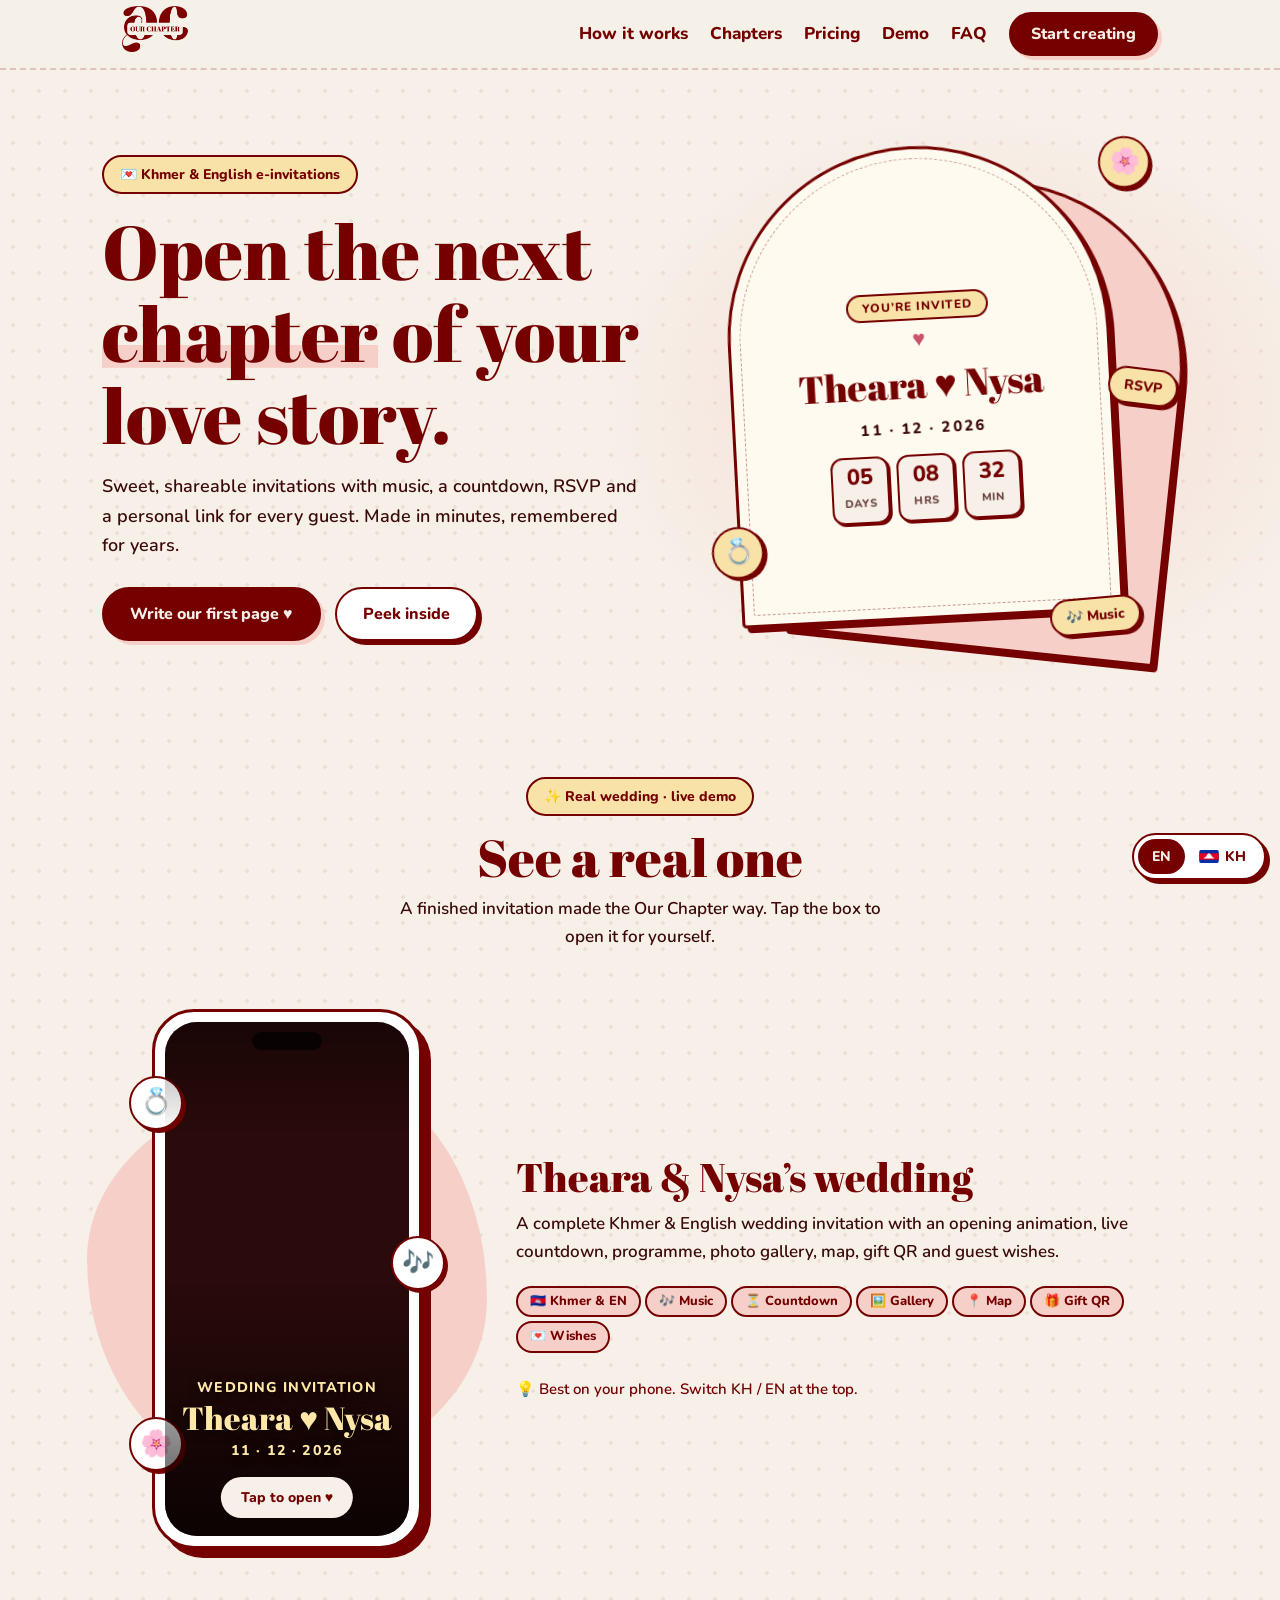
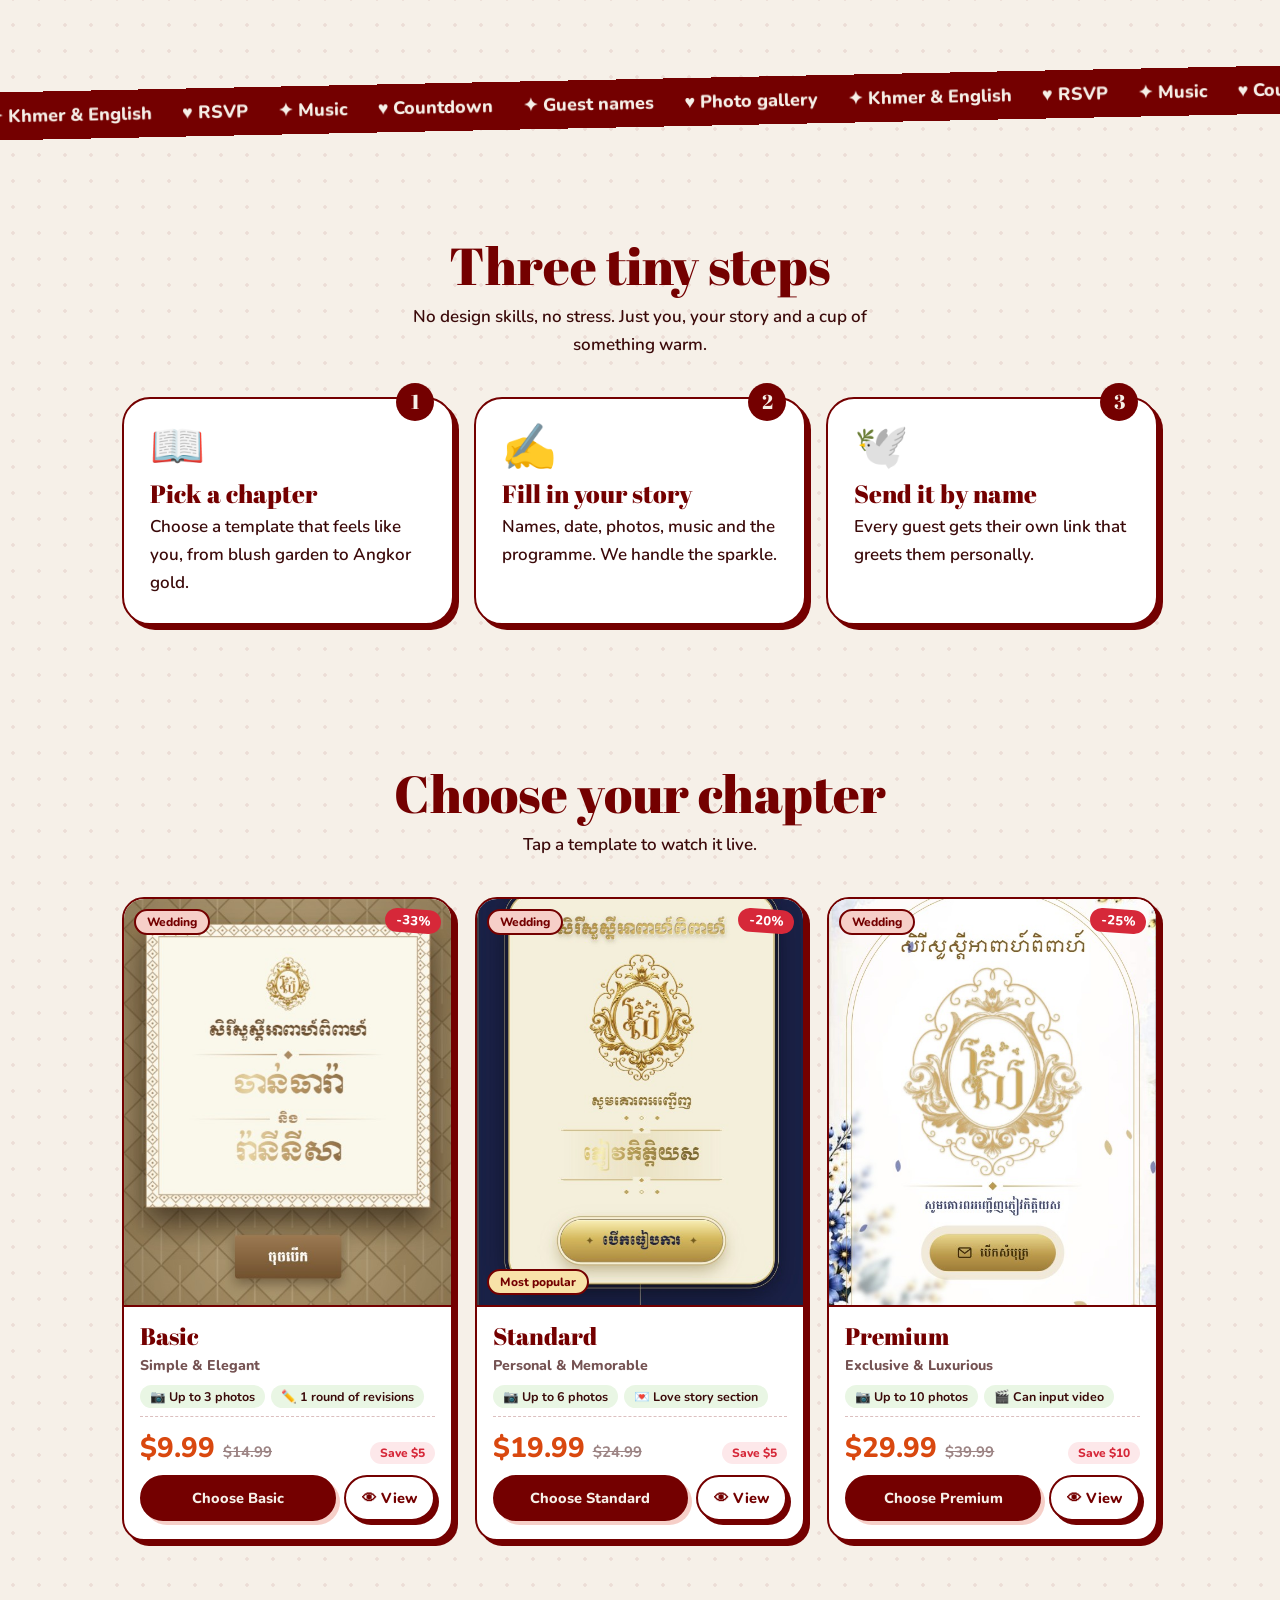
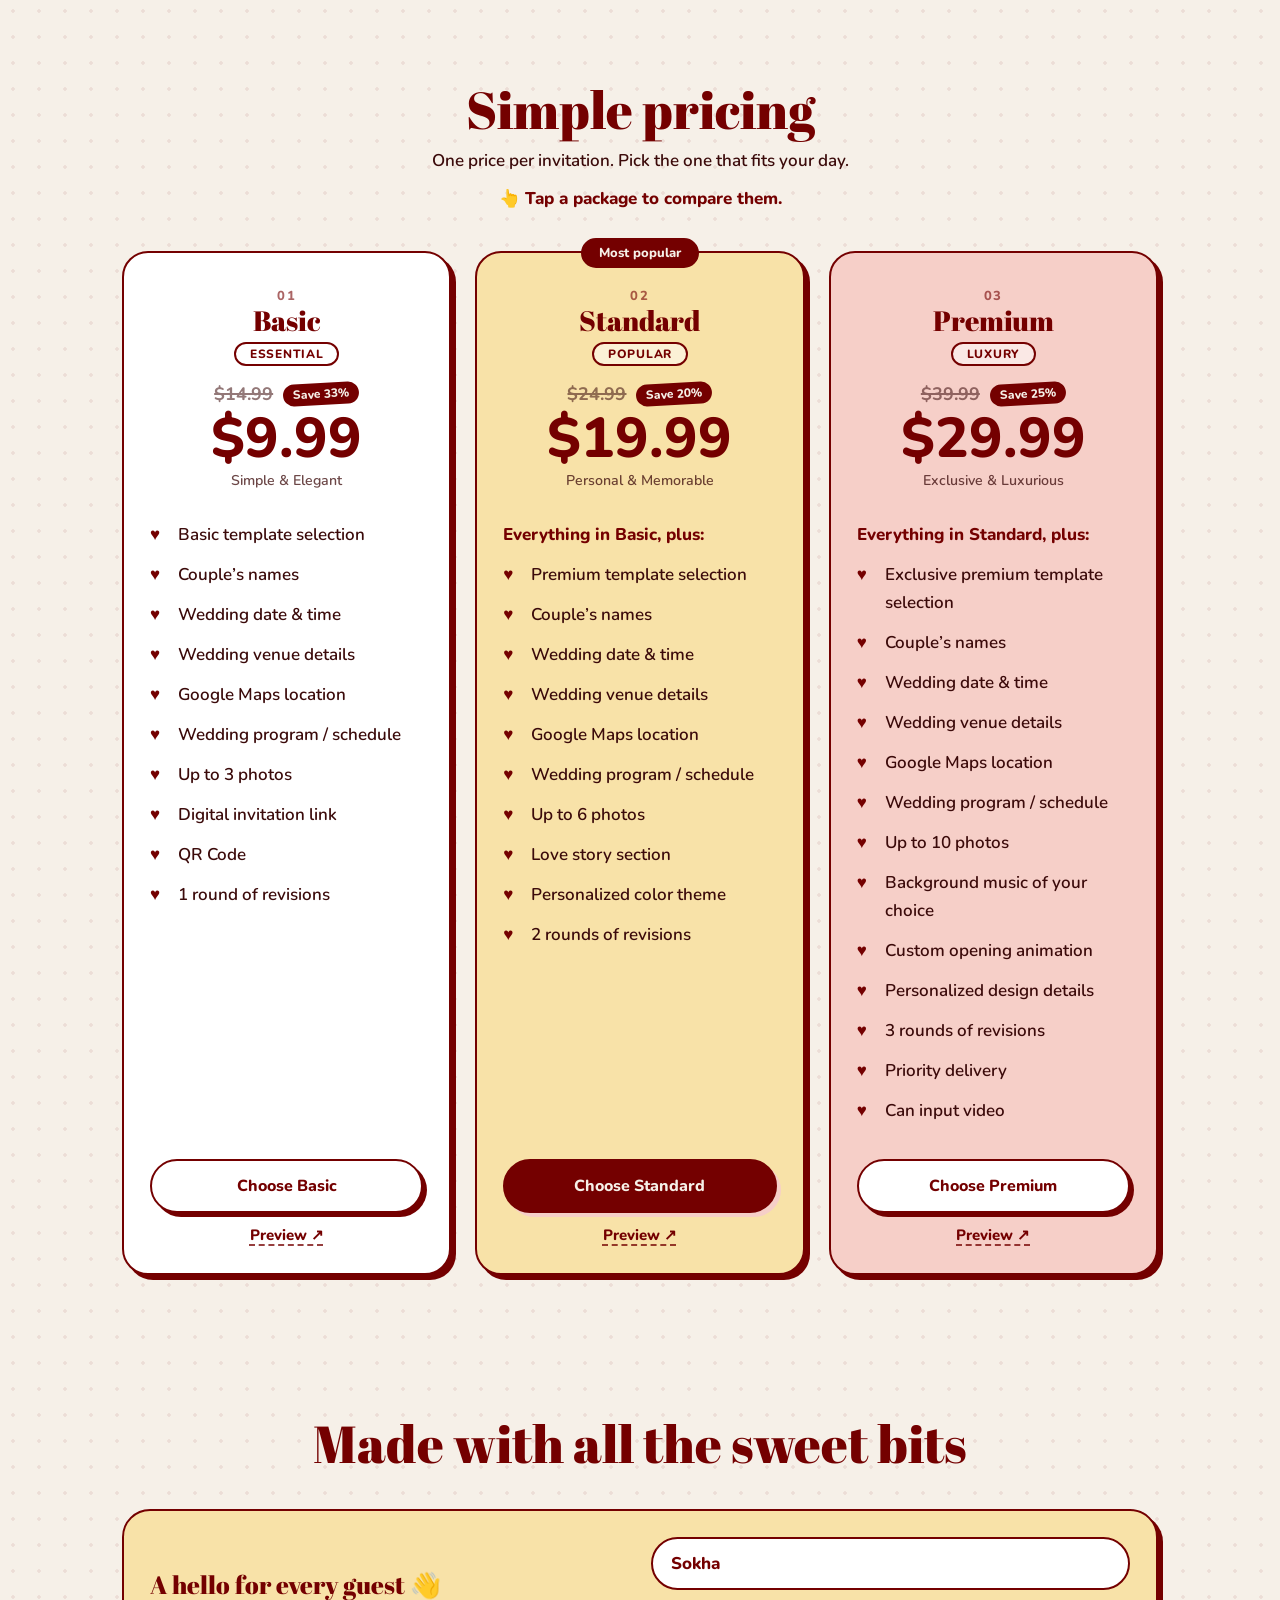
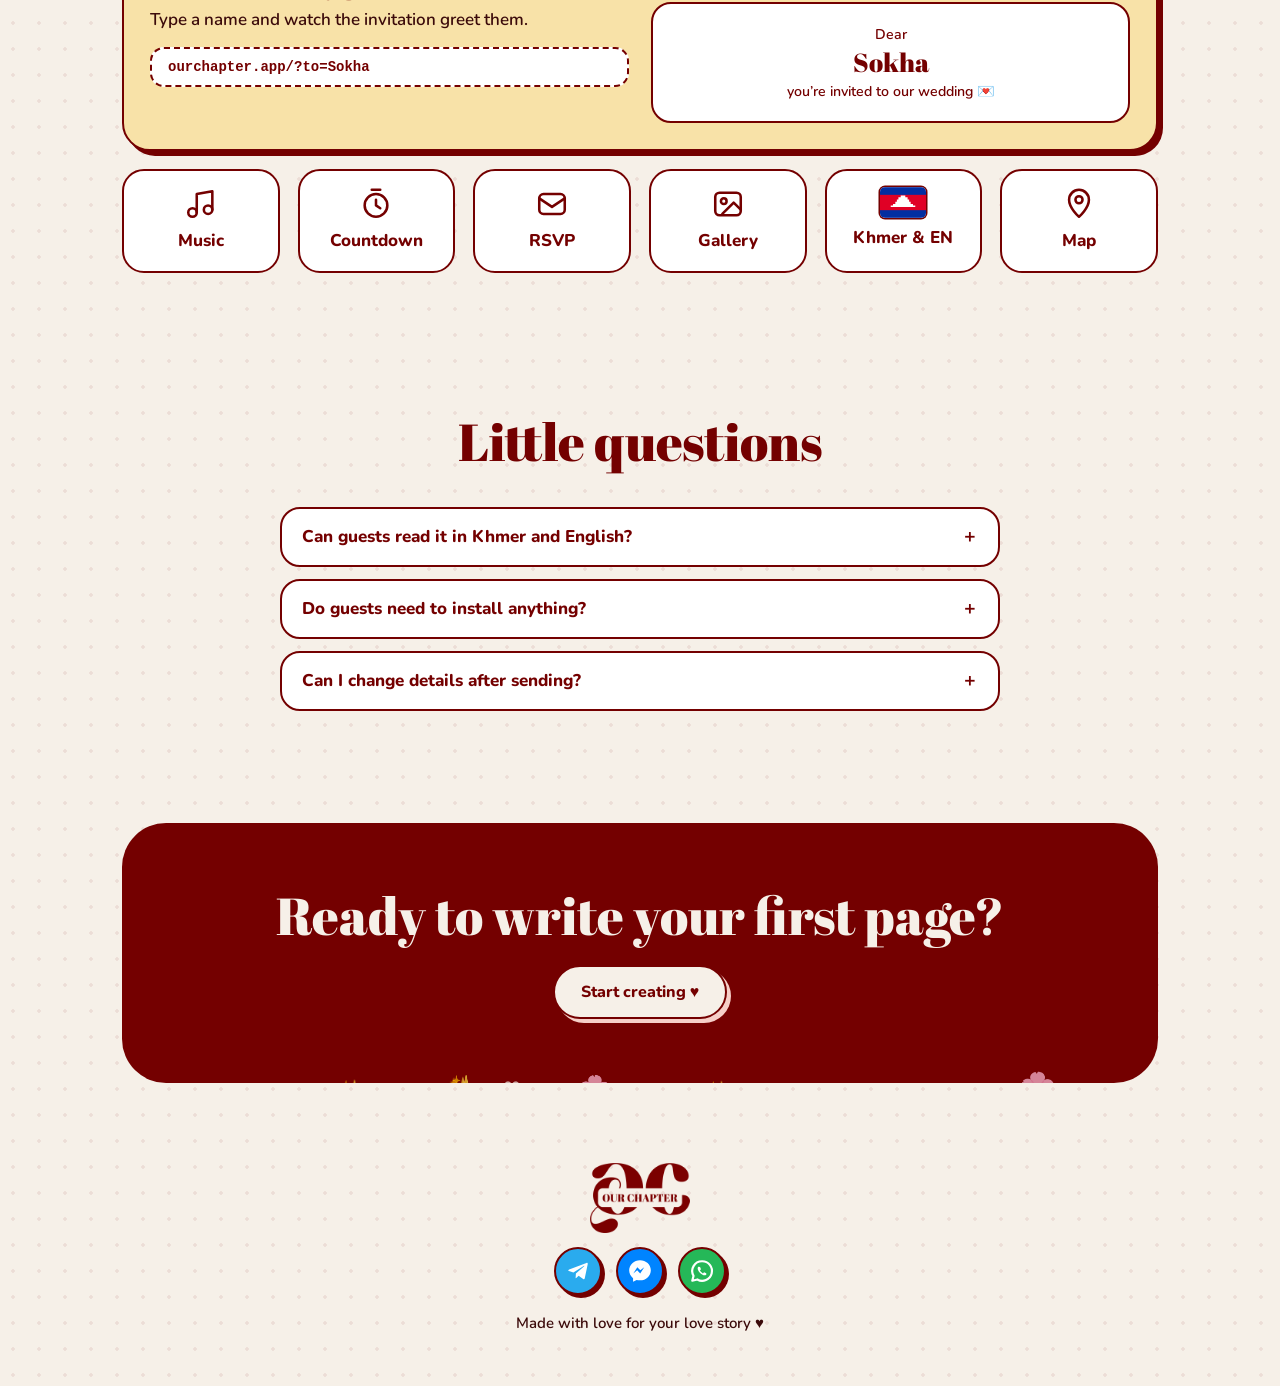
==== index.html @ 27c54abc "Add files via upload" ====
<!doctype html>
<html lang="en"><head><meta name="google-site-verification" content="8ri1l2RrHDqLE5DugDdsar7ux3KKqLOVgFKwZO_JjXc" /><meta charset="utf-8"><meta name="viewport" content="width=device-width, initial-scale=1, viewport-fit=cover">
<title>Our Chapter · Open the next chapter of your love story</title>
<meta name="description" content="Cute Khmer &amp; English wedding invitations with music, countdown, RSVP and a personal link for every guest.">
<meta property="og:type" content="website"><meta property="og:site_name" content="Our Chapter">
<meta property="og:title" content="Our Chapter · Open the next chapter of your love story"><meta property="og:description" content="Cute Khmer &amp; English wedding invitations with music, countdown, RSVP and a personal link for every guest.">

<meta property="og:url" content="https://our-chapter-site.vercel.app/"><meta property="og:image" content="https://our-chapter-site.vercel.app/og-image.png"><meta property="og:image:width" content="1200"><meta property="og:image:height" content="630"><meta property="og:image:type" content="image/png"><meta property="og:image:alt" content="Our Chapter logo: open the next chapter of your love story">
<meta name="twitter:card" content="summary_large_image"><meta name="twitter:title" content="Our Chapter · Open the next chapter of your love story"><meta name="twitter:description" content="Cute Khmer &amp; English wedding invitations with music, countdown, RSVP and a personal link for every guest."><meta name="twitter:image" content="https://our-chapter-site.vercel.app/og-image.png">
<script>document.documentElement.className='js'</script>
<link href="https://fonts.googleapis.com/css2?family=Abril+Fatface&family=Nunito:wght@600;800&family=Battambang:wght@400;700&family=Moul&family=Moulpali&display=swap" rel="stylesheet">
<link rel="stylesheet" href="css/style.css"><link rel="icon" href="favicon.ico" sizes="any"><link rel="icon" type="image/png" sizes="32x32" href="favicon-32.png"><link rel="icon" type="image/png" sizes="192x192" href="icon-192.png"><link rel="apple-touch-icon" href="apple-touch-icon.png"></head><body>

<!-- ============ OPENING SPLASH SCREEN ============ -->
<div id="splash"><div class="spb"></div><div class="spc"><img class="slg" alt="Our Chapter"><h2 class="k">សូមស្វាគមន៍</h2><p class="kk">មកកាន់ជំពូកថ្មីនៃរឿងស្នេហារបស់អ្នក</p><p class="sw2">Welcome to Our Chapter</p><p class="sgst" id="sgst" hidden></p></div><div class="spr"><i></i></div><p class="skp">ចុចអ្វីក៏បានដើម្បីរំលង · Tap anywhere to skip</p></div>

<!-- ============ TOP MENU ============ -->
<nav><div class="wrap"><a class="lg" href="#hero"><img src="images/logo.png" alt="Our Chapter"></a><div><a href="#how">How it works</a><a href="#chapters">Chapters</a><a href="#pricing">Pricing</a><a href="#demo">Demo</a><a href="#faq">FAQ</a><a class="btn" href="#start">Start creating</a></div></div></nav>

<!-- ============ HERO (top of the page) ============ -->
<header id="hero"><div class="wrap"><div>
<span class="pill">💌 Khmer &amp; English e-invitations</span>
<h1><span class="w" style="--i:0">Open</span> <span class="w" style="--i:1">the</span> <span class="w" style="--i:2">next</span> <span class="w hl" style="--i:3">chapter</span> <span class="w" style="--i:4">of</span> <span class="w" style="--i:5">your</span> <span class="w" style="--i:6">love</span> <span class="w" style="--i:7">story.</span></h1>
<p class="sub">Sweet, shareable invitations with music, a countdown, RSVP and a personal link for every guest. Made in minutes, remembered for years.</p>
<div class="cta"><a class="btn" href="#start">Write our first page ♥</a><a class="btn o" href="#demo">Peek inside</a></div></div>
<div class="arches" aria-hidden="true"><div class="inv-back"></div><div class="inv"><span class="yi">You’re invited</span><i class="orn">♥</i><h3 class="nm">Theara ♥ Nysa</h3><p class="dt">11 · 12 · 2026</p><div class="cd"><div><b id="cdD">24</b><small>days</small></div><div><b id="cdH">08</b><small>hrs</small></div><div><b id="cdM">15</b><small>min</small></div></div></div><i class="st s1">💍</i><i class="st s2">🌸</i><span class="chip c1">RSVP</span><span class="chip c2">🎶 Music</span></div>
<script>(function(){function t(){var d=new Date(2026,11,11,9,0)-new Date();if(d<0)d=0;var p=function(n){return String(n).padStart(2,"0")};document.getElementById("cdD").textContent=p(Math.floor(d/864e5));document.getElementById("cdH").textContent=p(Math.floor(d/36e5)%24);document.getElementById("cdM").textContent=p(Math.floor(d/6e4)%60)}t();setInterval(t,3e4)})();</script>
</div></header>

<!-- ============ LIVE DEMO ============ -->
<section id="demo" class="dsec"><div class="wrap"><div class="head rv"><span class="pill">✨ Real wedding · live demo</span><h2 style="margin-top:12px">See a real one</h2><p>A finished invitation made the Our Chapter way. Tap the box to open it for yourself.</p></div>
<div class="demo"><div class="pw rv"><div class="blob"></div><a class="ph3" href="https://theara-nysa1.netlify.app/" target="_blank" rel="noopener" aria-label="Open the live demo"><div class="in"><span class="nt"></span><img src="images/photo-1.jpg" alt="Theara and Nysa"><img src="images/photo-2.jpg" alt=""><img src="images/photo-3.jpg" alt=""><div class="cap"><small>WEDDING INVITATION</small><h3>Theara ♥ Nysa</h3><small>11 · 12 · 2026</small></div><span class="tap">Tap to open ♥</span></div>
<div class="stk" style="top:12%;left:-26px"><i>💍</i></div><div class="stk" style="top:42%;right:-26px"><i style="animation-delay:-1s">🎶</i></div><div class="stk" style="bottom:14%;left:-26px"><i style="animation-delay:-2s">🌸</i></div></a></div>
<div class="dtx rv" style="--i:1"><h3 style="font-size:clamp(28px,5vw,40px);margin-bottom:10px">Theara &amp; Nysa’s wedding</h3><p>A complete Khmer &amp; English wedding invitation with an opening animation, live countdown, programme, photo gallery, map, gift QR and guest wishes.</p>
<div style="margin:16px 0 24px"><span class="tag">🇰🇭 Khmer &amp; EN</span><span class="tag">🎶 Music</span><span class="tag">⏳ Countdown</span><span class="tag">🖼️ Gallery</span><span class="tag">📍 Map</span><span class="tag">🎁 Gift QR</span><span class="tag">💌 Wishes</span></div>
<p class="tip">💡 Best on your phone. Switch KH / EN at the top.</p></div></div></div></section>

<div class="mq" aria-hidden="true"><div id="mq"><span>✦ Khmer &amp; English</span><span>♥ RSVP</span><span>✦ Music</span><span>♥ Countdown</span><span>✦ Guest names</span><span>♥ Photo gallery</span></div></div>

<!-- ============ HOW IT WORKS ============ -->
<section id="how"><div class="wrap"><div class="head rv"><h2>Three tiny steps</h2><p>No design skills, no stress. Just you, your story and a cup of something warm.</p></div>
<div class="grid"><div class="card rv" style="--i:0"><span class="n">1</span><span class="e">📖</span><h3>Pick a chapter</h3><p>Choose a template that feels like you, from blush garden to Angkor gold.</p></div>
<div class="card rv" style="--i:1"><span class="n">2</span><span class="e">✍️</span><h3>Fill in your story</h3><p>Names, date, photos, music and the programme. We handle the sparkle.</p></div>
<div class="card rv" style="--i:2"><span class="n">3</span><span class="e">🕊️</span><h3>Send it by name</h3><p>Every guest gets their own link that greets them personally.</p></div></div></div></section>

<!-- ============ CHOOSE YOUR CHAPTER (templates) ============ -->
<section id="chapters"><div class="wrap"><div class="head rv"><h2>Choose your chapter</h2><p>Tap a template to watch it live.</p></div>
<div class="tgrid"><article class="tp rv" style="--i:0"><a class="tp-img" href="https://basic-wedding-invitation.vercel.app/" target="_blank" rel="noopener" aria-label="Basic demo"><div class="tp-mock m1"><div class="tp-bx"><i class="tp-cr">♥</i><span class="tp-wi">WEDDING INVITATION</span><span class="tp-dv"></span><h4 class="tp-nm">Theara ♥ Nysa</h4></div><span class="tp-open">Tap to open</span></div><img class="tp-shot" src="images/thumb-basic.jpg" alt="" loading="lazy" onerror="this.remove()"><span class="tp-wd">Wedding</span><span class="tp-dc">-33%</span></a><div class="tp-body"><h3>Basic</h3><small>Simple &amp; Elegant</small><div class="tp-chips"><span class="tp-chip">📷 Up to 3 photos</span><span class="tp-chip">✏️ 1 round of revisions</span></div><div class="tp-price"><b>$9.99</b><s>$14.99</s><span class="tp-save">Save $5</span></div><div class="tp-btns"><a class="btn" href="#start" data-plan="Basic $9.99">Choose Basic</a><a class="btn o tp-view" href="https://basic-wedding-invitation.vercel.app/" target="_blank" rel="noopener">👁 View</a></div></div></article><article class="tp rv" style="--i:1"><a class="tp-img" href="https://standard-e-invitation.vercel.app/" target="_blank" rel="noopener" aria-label="Standard demo"><div class="tp-mock m2"><div class="tp-bx"><i class="tp-cr">♥</i><span class="tp-wi">WEDDING INVITATION</span><span class="tp-dv"></span><h4 class="tp-nm">Theara ♥ Nysa</h4></div><span class="tp-open">Tap to open</span></div><img class="tp-shot" src="images/thumb-standard.jpg" alt="" loading="lazy" onerror="this.remove()"><span class="tp-wd">Wedding</span><span class="tp-dc">-20%</span><span class="tp-pop">Most popular</span></a><div class="tp-body"><h3>Standard</h3><small>Personal &amp; Memorable</small><div class="tp-chips"><span class="tp-chip">📷 Up to 6 photos</span><span class="tp-chip">💌 Love story section</span></div><div class="tp-price"><b>$19.99</b><s>$24.99</s><span class="tp-save">Save $5</span></div><div class="tp-btns"><a class="btn" href="#start" data-plan="Standard $19.99">Choose Standard</a><a class="btn o tp-view" href="https://standard-e-invitation.vercel.app/" target="_blank" rel="noopener">👁 View</a></div></div></article><article class="tp rv" style="--i:2"><a class="tp-img" href="https://theara-nysa1.netlify.app/" target="_blank" rel="noopener" aria-label="Premium demo"><div class="tp-mock m3"><div class="tp-bx"><i class="tp-cr">♥</i><span class="tp-wi">WEDDING INVITATION</span><span class="tp-dv"></span><h4 class="tp-nm">Theara ♥ Nysa</h4></div><span class="tp-open">Tap to open</span></div><img class="tp-shot" src="images/thumb-premium.jpg" alt="" loading="lazy" onerror="this.remove()"><span class="tp-wd">Wedding</span><span class="tp-dc">-25%</span></a><div class="tp-body"><h3>Premium</h3><small>Exclusive &amp; Luxurious</small><div class="tp-chips"><span class="tp-chip">📷 Up to 10 photos</span><span class="tp-chip">🎬 Can input video</span></div><div class="tp-price"><b>$29.99</b><s>$39.99</s><span class="tp-save">Save $10</span></div><div class="tp-btns"><a class="btn" href="#start" data-plan="Premium $29.99">Choose Premium</a><a class="btn o tp-view" href="https://theara-nysa1.netlify.app/" target="_blank" rel="noopener">👁 View</a></div></div></article></div></div></section>

<!-- ============ PRICING (edit prices and list items here) ============ -->
<section id="pricing"><div class="wrap"><div class="head rv"><h2>Simple pricing</h2><p>One price per invitation. Pick the one that fits your day.</p><p class="cmp-hint">👆 Tap a package to compare them.</p></div>
<div class="plans">
<div class="plan rv" style="--i:0"><div class="no">01</div><h3>Basic</h3><em class="tg">Essential</em><div class="was"><s>$14.99</s><span class="sv">Save 33%</span></div><div class="pr">$9.99</div><small>Simple &amp; Elegant</small>
<ul><li>Basic template selection</li><li>Couple’s names</li><li>Wedding date &amp; time</li><li>Wedding venue details</li><li>Google Maps location</li><li>Wedding program / schedule</li><li>Up to 3 photos</li><li>Digital invitation link</li><li>QR Code</li><li>1 round of revisions</li></ul>
<a class="btn o" href="#start" data-plan="Basic $9.99">Choose Basic</a><a class="pv" href="https://basic-wedding-invitation.vercel.app/" target="_blank" rel="noopener">Preview ↗</a></div>
<div class="plan ft rv" style="--i:1"><span class="rb">Most popular</span><div class="no">02</div><h3>Standard</h3><em class="tg">Popular</em><div class="was"><s>$24.99</s><span class="sv">Save 20%</span></div><div class="pr">$19.99</div><small>Personal &amp; Memorable</small>
<ul><li class="lead">Everything in Basic, plus:</li><li>Premium template selection</li><li>Couple’s names</li><li>Wedding date &amp; time</li><li>Wedding venue details</li><li>Google Maps location</li><li>Wedding program / schedule</li><li>Up to 6 photos</li><li>Love story section</li><li>Personalized color theme</li><li>2 rounds of revisions</li></ul>
<a class="btn" href="#start" data-plan="Standard $19.99">Choose Standard</a><a class="pv" href="https://standard-e-invitation.vercel.app/" target="_blank" rel="noopener">Preview ↗</a></div>
<div class="plan vip rv" style="--i:2"><div class="no">03</div><h3>Premium</h3><em class="tg">Luxury</em><div class="was"><s>$39.99</s><span class="sv">Save 25%</span></div><div class="pr">$29.99</div><small>Exclusive &amp; Luxurious</small>
<ul><li class="lead">Everything in Standard, plus:</li><li>Exclusive premium template selection</li><li>Couple’s names</li><li>Wedding date &amp; time</li><li>Wedding venue details</li><li>Google Maps location</li><li>Wedding program / schedule</li><li>Up to 10 photos</li><li>Background music of your choice</li><li>Custom opening animation</li><li>Personalized design details</li><li>3 rounds of revisions</li><li>Priority delivery</li><li>Can input video</li></ul>
<a class="btn o" href="#start" data-plan="Premium $29.99">Choose Premium</a><a class="pv" href="https://theara-nysa1.netlify.app/" target="_blank" rel="noopener">Preview ↗</a></div>
</div></div></section>

<section><div class="wrap"><div class="head rv"><h2>Made with all the sweet bits</h2></div>
<div class="bento"><div class="card big rv"><div><h3>A hello for every guest 👋</h3><p style="margin-top:8px">Type a name and watch the invitation greet them.</p><div class="url" id="gu"></div></div><div><input id="gi" value="Sokha" maxlength="30" aria-label="Guest name"><div class="dear" style="margin-top:12px"><small>Dear</small><h4 id="gn"></h4><small>you’re invited to our wedding 💌</small></div></div></div>
<div class="t rv" style="--i:0"><svg viewBox="0 0 24 24" aria-hidden="true"><path d="M9 18V5l11-2v13"/><circle cx="6" cy="18" r="3"/><circle cx="17" cy="16" r="3"/></svg>Music</div><div class="t rv" style="--i:1"><svg viewBox="0 0 24 24" aria-hidden="true"><circle cx="12" cy="13" r="8"/><path d="M12 9v4l3 2M9 2h6"/></svg>Countdown</div><div class="t rv" style="--i:2"><svg viewBox="0 0 24 24" aria-hidden="true"><rect x="3" y="5" width="18" height="14" rx="3"/><path d="M3 8l9 6 9-6"/></svg>RSVP</div><div class="t rv" style="--i:3"><svg viewBox="0 0 24 24" aria-hidden="true"><rect x="3" y="4" width="18" height="16" rx="3"/><circle cx="9" cy="10" r="2"/><path d="M21 16l-5-5-8 8"/></svg>Gallery</div><div class="t rv" style="--i:4"><svg class="fg" viewBox="0 0 30 20" aria-hidden="true"><rect width="30" height="20" fill="#032ea1"/><rect y="5" width="30" height="10" fill="#e00025"/><path fill="#fff" d="M7 13v-1h1.500v-1H10V9.500h1V8h1V6.500h1.500V5.500h3V6.500H18V8h1v1.500h1V11h1.500v1H23v1z"/></svg>Khmer &amp; EN</div><div class="t rv" style="--i:5"><svg viewBox="0 0 24 24" aria-hidden="true"><path d="M12 21s7-6 7-12a7 7 0 0 0-14 0c0 6 7 12 7 12z"/><circle cx="12" cy="9" r="2.500"/></svg>Map</div></div></div></section>

<!-- ============ FAQ ============ -->
<section id="faq"><div class="wrap"><div class="head rv"><h2>Little questions</h2></div>
<details class="rv"><summary>Can guests read it in Khmer and English?</summary><p>Yes. One tap switches the whole invitation between the two.</p></details>
<details class="rv"><summary>Do guests need to install anything?</summary><p>Nope. It opens from a simple link in Telegram, Messenger or any browser.</p></details>
<details class="rv"><summary>Can I change details after sending?</summary><p>Of course. Update once and every link shows the new version.</p></details></div></section>

<div class="wrap" id="start"><div class="band rv"><h2>Ready to write your first page?</h2><a class="btn" href="#hero">Start creating ♥</a></div></div>

<!-- ============ START CREATING POP-UP ============ -->
<div id="md" hidden role="dialog" aria-modal="true" aria-labelledby="mh"><form class="mc" id="mf" autocomplete="off"><button type="button" class="mx" aria-label="Close">✕</button><span class="bx">💌</span><h3 id="mh">Let’s write your first page</h3><p style="text-align:center;font-size:15px;margin-top:4px">Tell us a little, then send it to us in one tap.</p>
<label>Your names *<input name="nm" placeholder="e.g. Theara &amp; Nysa" maxlength="60"></label>
<div class="two"><label>Wedding date *<input type="date" name="dt"></label><label>Language<select name="ln"><option>Khmer &amp; English</option><option>Khmer</option><option>English</option></select></label></div>
<label>Package<select name="pk"><option value="Basic $9.99">Basic · $9.99</option><option value="Standard $19.99" selected>Standard · $19.99</option><option value="Premium $29.99">Premium · $29.99</option></select></label>
<label>Template<select name="tp"><option value="Simple &amp; Elegant">Simple &amp; Elegant</option><option value="Personal &amp; Memorable">Personal &amp; Memorable</option><option value="Exclusive &amp; Luxurious">Exclusive &amp; Luxurious</option></select></label>
<label>Phone or Telegram *<input name="ct" placeholder="So we can reply to you" maxlength="60"></label>
<label>Anything else?<textarea name="nt" rows="2" maxlength="300" placeholder="Music, colours, ideas…"></textarea></label>
<div class="snd"><a id="btg" target="_blank" rel="noopener" style="background:#2aabee"><svg class="ic" viewBox="0 0 24 24" aria-hidden="true"><path fill="#fff" d="M9.78 18.65l.28-4.23 7.68-6.92c.34-.31-.07-.46-.52-.19L7.74 13.3 3.64 12c-.88-.25-.89-.86.2-1.3l15.97-6.16c.73-.33 1.43.18 1.15 1.3l-2.72 12.81c-.19.91-.74 1.13-1.5.71L12.6 16.3l-1.99 1.93c-.23.23-.42.42-.83.42z"/></svg>Send on Telegram</a><a id="bfb" target="_blank" rel="noopener" style="background:#0084ff"><svg class="ic" viewBox="0 0 24 24" aria-hidden="true"><path fill="#fff" d="M12 2C6.5 2 2 6.2 2 11.4c0 2.9 1.4 5.5 3.6 7.2V22l3.3-1.8c.9.2 1.9.4 3.1.4 5.5 0 10-4.2 10-9.4S17.500 2 12 2z"/><path fill="#0084ff" d="M5.800 14.200l3.700-5.700 2.800 2.900 3.600-2.900-3.700 5.700-2.800-2.900z"/></svg>Send on Messenger</a><a id="bwa" target="_blank" rel="noopener" style="background:#25b858"><svg class="ic" viewBox="0 0 24 24" aria-hidden="true"><path d="M12 3a9 9 0 0 0-7.800 13.500L3 21l4.700-1.200A9 9 0 1 0 12 3z" fill="none" stroke="#fff" stroke-width="2" stroke-linejoin="round"/><path fill="#fff" d="M9 8c-.5 0-1 .6-1 1.400 0 2.800 3.400 6.300 6.600 6.600.8 0 1.400-.5 1.400-1l-.1-.9-2-.9-1 1c-1.200-.5-2.300-1.600-2.800-2.800l1-1-.9-2z"/></svg>Send on WhatsApp</a></div>
<p id="mw" hidden>⚠️ Please fill in every box marked * before sending.</p>
<p id="mt" hidden>✅ Message copied! If the chat opens empty, just paste it and press send.</p></form></div>
<div class="lgs" role="group" aria-label="Language"><button data-l="en" class="on" type="button">EN</button><button data-l="kh" type="button"><svg viewBox="0 0 30 20" aria-hidden="true"><rect width="30" height="20" fill="#032ea1"/><rect y="5" width="30" height="10" fill="#e00025"/><path fill="#fff" d="M7 13v-1h1.500v-1H10V9.500h1V8h1V6.500h1.500V5.500h3V6.500H18V8h1v1.500h1V11h1.500v1H23v1z"/></svg>KH</button></div>
<div class="tb">
<a href="#demo"><svg viewBox="0 0 24 24" aria-hidden="true"><circle cx="12" cy="12" r="9"/><path d="M10 8.5l5 3.5-5 3.5z"/></svg>Demo</a>
<a href="#how"><svg viewBox="0 0 24 24" aria-hidden="true"><path d="M9 18h6M10 21h4M12 3a6 6 0 0 0-3.5 10.900c.5.4.8 1 .8 1.600V16h5.400v-.5c0-.6.3-1.200.8-1.600A6 6 0 0 0 12 3z"/></svg>How</a>
<a class="go" href="#start" aria-label="Start creating"><svg viewBox="0 0 24 24" aria-hidden="true"><rect x="3" y="5" width="18" height="14" rx="3"/><path d="M3 8l9 6 9-6"/></svg></a>
<a href="#chapters"><svg viewBox="0 0 24 24" aria-hidden="true"><path d="M5 4h11a3 3 0 0 1 3 3v13H8a3 3 0 0 1-3-3z"/><path d="M5 17a3 3 0 0 1 3-3h11"/></svg>Chapters</a>
<a href="#faq"><svg viewBox="0 0 24 24" aria-hidden="true"><circle cx="12" cy="12" r="9"/><path d="M9.500 9.500a2.500 2.500 0 1 1 3.500 2.300c-.7.400-1 .9-1 1.700M12 17h.01"/></svg>FAQ</a></div>

<!-- ============ FOOTER ============ -->
<footer><img src="images/logo.png" alt="Our Chapter"><div class="soc"><a href="https://t.me/rnynysa" target="_blank" rel="noopener" aria-label="Telegram" style="background:#2aabee"><svg viewBox="0 0 24 24"><path fill="#fff" d="M9.78 18.65l.28-4.23 7.68-6.92c.34-.31-.07-.46-.52-.19L7.74 13.3 3.64 12c-.88-.25-.89-.86.2-1.3l15.97-6.16c.73-.33 1.43.18 1.15 1.3l-2.72 12.81c-.19.91-.74 1.13-1.5.71L12.6 16.3l-1.99 1.93c-.23.23-.42.42-.83.42z"/></svg></a><a href="https://www.messenger.com/t/100033183801374" target="_blank" rel="noopener" aria-label="Messenger" style="background:#0084ff"><svg viewBox="0 0 24 24"><path fill="#fff" d="M12 2C6.5 2 2 6.2 2 11.4c0 2.9 1.4 5.5 3.6 7.2V22l3.3-1.8c.9.2 1.9.4 3.1.4 5.5 0 10-4.2 10-9.4S17.5 2 12 2z"/><path fill="#0084ff" d="M5.8 14.2l3.7-5.7 2.8 2.9 3.6-2.9-3.7 5.7-2.8-2.9z"/></svg></a><a href="https://wa.me/85570562600" target="_blank" rel="noopener" aria-label="WhatsApp" style="background:#25b858"><svg viewBox="0 0 24 24"><path d="M12 3a9 9 0 0 0-7.8 13.5L3 21l4.7-1.2A9 9 0 1 0 12 3z" fill="none" stroke="#fff" stroke-width="2" stroke-linejoin="round"/><path fill="#fff" d="M9 8c-.5 0-1 .6-1 1.4 0 2.8 3.4 6.3 6.6 6.6.8 0 1.4-.5 1.4-1l-.1-.9-2-.9-1 1c-1.2-.5-2.3-1.6-2.8-2.8l1-1-.9-2z"/></svg></a></div><p>Made with love for your love story ♥</p></footer>

<div id="cmp" class="cmp" hidden role="dialog" aria-modal="true"><div class="cmp-top"><button type="button" class="cmp-back">← Back</button><h2>Compare packages</h2></div><div class="cmp-wrap"><p class="cmp-rec">⭐ We recommend Premium for the most beautiful invitation.</p><table class="cmp-t"><thead><tr><th></th><th class="cmp-col"><h3>Basic</h3><b>$9.99</b></th><th class="cmp-col"><h3>Standard</h3><b>$19.99</b></th><th class="cmp-col cmp-hl"><span class="rb2">Recommended</span><h3>Premium</h3><b>$29.99</b></th></tr></thead><tbody><tr><th scope="row">Template</th><td class="cmp-v">Basic</td><td class="cmp-v">Premium</td><td class="cmp-hl cmp-v">Exclusive</td></tr><tr><th scope="row">Photos</th><td class="cmp-v">3</td><td class="cmp-v">6</td><td class="cmp-hl cmp-v">10</td></tr><tr><th scope="row">Couple’s names</th><td class="cmp-y">✓</td><td class="cmp-y">✓</td><td class="cmp-hl cmp-y">✓</td></tr><tr><th scope="row">Wedding date &amp; time</th><td class="cmp-y">✓</td><td class="cmp-y">✓</td><td class="cmp-hl cmp-y">✓</td></tr><tr><th scope="row">Wedding venue details</th><td class="cmp-y">✓</td><td class="cmp-y">✓</td><td class="cmp-hl cmp-y">✓</td></tr><tr><th scope="row">Google Maps location</th><td class="cmp-y">✓</td><td class="cmp-y">✓</td><td class="cmp-hl cmp-y">✓</td></tr><tr><th scope="row">Wedding program / schedule</th><td class="cmp-y">✓</td><td class="cmp-y">✓</td><td class="cmp-hl cmp-y">✓</td></tr><tr><th scope="row">Digital invitation link</th><td class="cmp-y">✓</td><td class="cmp-y">✓</td><td class="cmp-hl cmp-y">✓</td></tr><tr><th scope="row">QR Code</th><td class="cmp-y">✓</td><td class="cmp-y">✓</td><td class="cmp-hl cmp-y">✓</td></tr><tr><th scope="row">Love story section</th><td class="cmp-n">–</td><td class="cmp-y">✓</td><td class="cmp-hl cmp-y">✓</td></tr><tr><th scope="row">Personalized color theme</th><td class="cmp-n">–</td><td class="cmp-y">✓</td><td class="cmp-hl cmp-y">✓</td></tr><tr><th scope="row">Background music of your choice</th><td class="cmp-n">–</td><td class="cmp-n">–</td><td class="cmp-hl cmp-y">✓</td></tr><tr><th scope="row">Custom opening animation</th><td class="cmp-n">–</td><td class="cmp-n">–</td><td class="cmp-hl cmp-y">✓</td></tr><tr><th scope="row">Personalized design details</th><td class="cmp-n">–</td><td class="cmp-n">–</td><td class="cmp-hl cmp-y">✓</td></tr><tr><th scope="row">Can input video</th><td class="cmp-n">–</td><td class="cmp-n">–</td><td class="cmp-hl cmp-y">✓</td></tr><tr><th scope="row">Priority delivery</th><td class="cmp-n">–</td><td class="cmp-n">–</td><td class="cmp-hl cmp-y">✓</td></tr><tr><th scope="row">Revisions</th><td class="cmp-v">1</td><td class="cmp-v">2</td><td class="cmp-hl cmp-v">3</td></tr></tbody><tfoot><tr><th></th><td class=""><a class="btn o" href="#start" data-plan="Basic $9.99">Choose Basic</a></td><td class=""><a class="btn o" href="#start" data-plan="Standard $19.99">Choose Standard</a></td><td class="cmp-hl"><a class="btn" href="#start" data-plan="Premium $29.99">Choose Premium</a></td></tr></tfoot></table></div></div>
<script src="js/translations.js"></script>
<script src="js/config.js"></script>
<script src="js/script.js"></script><div class="pvm" id="pvm" hidden role="dialog" aria-modal="true"><div class="pvbox"><div class="pvtabs"><button type="button" data-u="https://basic-wedding-invitation.vercel.app/">Basic</button><button type="button" data-u="https://standard-e-invitation.vercel.app/">Standard</button><button type="button" data-u="https://theara-nysa1.netlify.app/">Premium</button><button type="button" class="pvx" data-x aria-label="Close">✕</button></div><div class="pvphone"><iframe title="Preview" loading="lazy" allow="autoplay"></iframe></div><a class="pvo" target="_blank" rel="noopener">Open in new tab ↗</a></div></div>
<script>(function(){var m=document.getElementById("pvm"),f=m.querySelector("iframe"),o=m.querySelector(".pvo"),b=m.querySelectorAll("[data-u]");function show(u){f.src=u;o.href=u;b.forEach(function(t){t.classList.toggle("on",t.dataset.u===u)})}function close(){m.hidden=true;f.src="about:blank";document.body.style.overflow=""}document.addEventListener("click",function(e){var a=e.target.closest("a.tpl,a.pv,a.ph3");if(a&&!e.metaKey&&!e.ctrlKey){e.preventDefault();show(a.href);m.hidden=false;document.body.style.overflow="hidden";return}var t=e.target.closest("[data-u]");if(t){show(t.dataset.u);return}if(e.target===m||e.target.closest("[data-x]"))close()});document.addEventListener("keydown",function(e){if(e.key==="Escape"&&!m.hidden)close()})})();</script>
<script>(function(){var c=document.getElementById("cmp");function show(){c.hidden=false;c.scrollTop=0;document.body.style.overflow="hidden";document.body.classList.add("cmp-open")}function shut(){c.hidden=true;document.body.style.overflow="";document.body.classList.remove("cmp-open")}function sync(){if(location.hash=="#compare")show();else if(!c.hidden)shut()}
document.querySelectorAll(".plan").forEach(function(p){p.tabIndex=0;p.addEventListener("click",function(e){if(e.target.closest("a"))return;location.hash="compare"});p.addEventListener("keydown",function(e){if(e.key=="Enter"&&e.target===p)location.hash="compare"})});
c.querySelector(".cmp-back").onclick=function(){if(location.hash=="#compare")history.back();else shut()};
c.querySelectorAll("[data-plan]").forEach(function(a){a.addEventListener("click",function(){c.hidden=true;document.body.classList.remove("cmp-open");if(location.hash=="#compare")history.replaceState(null,"",location.pathname+location.search)})});
addEventListener("hashchange",sync);addEventListener("keydown",function(e){if(e.key=="Escape"&&!c.hidden&&document.getElementById("md").hidden)history.back()});sync()})();</script>
<script>(function(){var f=document.getElementById("mf"),tp=f.tp,pk=f.pk;function ping(){pk.dispatchEvent(new Event("input",{bubbles:true}))}
tp.addEventListener("change",function(){pk.selectedIndex=tp.selectedIndex;ping()});
pk.addEventListener("change",function(){tp.selectedIndex=pk.selectedIndex;ping()});
document.addEventListener("click",function(e){if(e.target.closest("[data-plan]"))setTimeout(function(){tp.selectedIndex=pk.selectedIndex;ping()},0)});
tp.selectedIndex=pk.selectedIndex})();</script>
</body></html>
---- css/style.css ----
/* Our Chapter · main stylesheet
   Colours live in the :root block right at the top (the --m, --c ... variables). */
:root {
  --m: #740000;
  --c: #f6f0e8;
  --bl: #f6cfc8;
  --bt: #f8e2a8;
  --sg: #d3e2c6;
  --ink: #3b0a0a;
  --sh: 5px 5px 0 var(--m);
  color-scheme: light
}

* {
  box-sizing: border-box
}

html {
  scroll-behavior: smooth
}

body {
  margin: 0;
  color: var(--ink);
  font: 600 17px/1.65 'Nunito',sans-serif;
  overflow-x: hidden;
  background: var(--c) radial-gradient(#74000014 1.5px,#0000 2px) 0 0/26px 26px
}

h1, h2, h3, h4 {
  font-family: 'Abril Fatface',serif;
  font-weight: 400;
  color: var(--m);
  margin: 0;
  line-height: 1.08
}

h2 {
  font-size: clamp(32px,6vw,52px)
}

p {
  margin: 0
}

.wrap {
  max-width: 1080px;
  margin: 0 auto;
  padding: 0 22px
}

.btn {
  display: inline-block;
  padding: 14px 26px;
  border: 2.5px solid var(--m);
  border-radius: 99px;
  background: var(--m);
  color: var(--c);
  font: 800 16px 'Nunito',sans-serif;
  text-decoration: none;
  box-shadow: 4px 4px 0 var(--bl);
  transition: .2s;
  cursor: pointer
}

.btn:hover {
  transform: translate(-2px,-2px) rotate(-1.5deg);
  box-shadow: 7px 7px 0 var(--bl)
}

.btn:active {
  transform: scale(.94)
}

.btn.o {
  background: #fff;
  color: var(--m);
  box-shadow: 4px 4px 0 var(--m)
}

nav {
  position: sticky;
  top: 0;
  z-index: 20;
  backdrop-filter: blur(10px);
  background: #f6f0e8cc;
  border-bottom: 2px dashed #74000030
}

nav .wrap {
  display: flex;
  align-items: center;
  justify-content: space-between;
  height: 68px
}

nav img {
  height: 46px;
  mix-blend-mode: multiply;
  transition: .4s
}

nav img:hover {
  transform: rotate(-8deg) scale(1.1)
}

nav a:not(.btn) {
  color: var(--m);
  text-decoration: none;
  font-weight: 800;
  margin-right: 22px
}

nav a.lg {
  margin-right: 0;
  display: block
}

nav .btn {
  padding: 9px 20px;
  animation: wig 3s ease-in-out infinite
}

@media(max-width:700px) {
  nav a:not(.btn):not(.lg) {
    display: none
  }
}

@keyframes wig {
  0%, 86%, 100% {
    transform: none
  }
  90% {
    transform: rotate(-5deg) scale(1.06)
  }
  94% {
    transform: rotate(5deg) scale(1.06)
  }
}

/* hero */
#hero {
  position: relative;
  padding: 54px 0 30px
}

#hero .wrap {
  display: grid;
  gap: 30px;
  align-items: center
}

/* hero is a single centred column (the phone lives in the demo section) */
#hero .wrap {
  text-align: center
}

#hero h1 {
  max-width: 11em;
  margin-left: auto;
  margin-right: auto
}

#hero .sub {
  margin-left: auto;
  margin-right: auto
}

#hero .cta {
  justify-content: center
}

.pill {
  display: inline-block;
  padding: 6px 16px;
  border-radius: 99px;
  background: var(--bt);
  border: 2px solid var(--m);
  color: var(--m);
  font-weight: 800;
  font-size: 14px;
  animation: wp .6s both
}

h1 {
  font-size: clamp(42px,9vw,76px);
  margin: 16px 0
}

.w {
  display: inline-block;
  animation: wp .7s cubic-bezier(.3,1.6,.5,1) both;
  animation-delay: calc(var(--i)*90ms + 200ms)
}

@keyframes wp {
  from {
    opacity: 0;
    transform: translateY(30px) rotate(6deg) scale(.8)
  }
}

.hl {
  background: linear-gradient(var(--bl),var(--bl)) 0 90%/0 .3em no-repeat;
  animation: hl 1s 1s forwards
}

@keyframes hl {
  to {
    background-size: 100% .3em
  }
}

.sub {
  max-width: 30em;
  font-size: 18px;
  animation: wp .7s .9s both
}

.cta {
  display: flex;
  gap: 14px;
  flex-wrap: wrap;
  margin-top: 26px;
  animation: wp .7s 1.1s both
}

.stage {
  position: relative;
  min-height: 540px;
  display: grid;
  place-items: center
}

.blob {
  position: absolute;
  width: min(86vw,400px);
  aspect-ratio: 1;
  background: var(--bl);
  border-radius: 62% 38% 55% 45%/45% 55% 45% 55%;
  animation: mor 9s ease-in-out infinite
}

@keyframes mor {
  50% {
    border-radius: 40% 60% 42% 58%/58% 42% 60% 40%;
    transform: rotate(14deg)
  }
}

.phone {
  position: relative;
  width: 250px;
  height: 500px;
  padding: 10px;
  border: 3px solid var(--m);
  border-radius: 40px;
  background: #fff;
  box-shadow: 8px 8px 0 var(--m);
  animation: fl2 5s ease-in-out infinite
}

@keyframes fl2 {
  50% {
    transform: translateY(-10px) rotate(1deg)
  }
}

.scr {
  height: 100%;
  border-radius: 30px;
  background: linear-gradient(#fff3ef,#ffe1db);
  text-align: center;
  padding: 22px 14px;
  overflow: hidden
}

.scr .pt {
  color: var(--m);
  font-weight: 800;
  font-size: 14px
}

.env {
  position: relative;
  width: 190px;
  height: 124px;
  margin: 96px auto 0;
  perspective: 600px
}

.env>* {
  position: absolute;
  display: block
}

.eb {
  inset: 0;
  background: #e9b4ab;
  border-radius: 8px
}

.lt {
  left: 9%;
  right: 9%;
  top: 8px;
  bottom: 8px;
  background: #fffaf2;
  border-radius: 6px;
  border: 1.5px solid #d9a441;
  padding: 9px 4px;
  color: var(--m);
  line-height: 1.35;
  animation: lt 9s infinite;
  z-index: 2
}

.lt h4 {
  font-size: 19px;
  margin: 2px 0
}

.lt small {
  font-size: 11px;
  display: block
}

.ef {
  inset: 0;
  z-index: 3;
  border-radius: 8px;
  background: #f6cfc8;
  clip-path: polygon(0 0,50% 56%,100% 0,100% 100%,0 100%)
}

.fp {
  left: 0;
  right: 0;
  top: 0;
  height: 58%;
  z-index: 4;
  background: linear-gradient(#9a1c1c,#740000);
  clip-path: polygon(0 0,100% 0,50% 100%);
  transform-origin: 50% 0;
  animation: fp 9s infinite
}

.sl {
  left: 50%;
  top: 46%;
  width: 28px;
  height: 28px;
  margin: -14px 0 0 -14px;
  z-index: 5;
  border-radius: 50%;
  background: var(--bt);
  border: 2px solid var(--m);
  color: var(--m);
  font-size: 14px;
  line-height: 23px;
  animation: sl 9s infinite
}

@keyframes fp {
  0%, 12% {
    transform: rotateX(0);
    z-index: 4
  }
  22% {
    z-index: 4
  }
  23% {
    z-index: 1
  }
  30%, 88% {
    transform: rotateX(180deg);
    z-index: 1
  }
  100% {
    transform: rotateX(0);
    z-index: 4
  }
}

@keyframes lt {
  0%, 24% {
    transform: none
  }
  42%, 88% {
    transform: translateY(-74px)
  }
  100% {
    transform: none
  }
}

@keyframes sl {
  0%, 10% {
    opacity: 1;
    transform: none
  }
  16%, 92% {
    opacity: 0;
    transform: scale(1.8)
  }
  100% {
    opacity: 1
  }
}

.pills {
  display: flex;
  justify-content: center;
  gap: 8px;
  margin-top: 26px
}

.pills span {
  width: 50px;
  padding: 6px 0;
  border-radius: 14px;
  background: #fff;
  border: 2px solid var(--m);
  font: 800 17px/1.1 'Nunito';
  color: var(--m);
  animation: pu 2s ease-in-out infinite
}

.pills span:nth-child(2) {
  animation-delay: .3s
}

.pills span:nth-child(3) {
  animation-delay: .6s
}

.pills small {
  display: block;
  font-size: 10px
}

@keyframes pu {
  50% {
    transform: translateY(-4px)
  }
}

.stk {
  position: absolute;
  transition: transform .25s ease-out
}

.stk i {
  display: grid;
  place-items: center;
  width: 54px;
  height: 54px;
  font-size: 26px;
  font-style: normal;
  background: #fff;
  border: 2.5px solid var(--m);
  border-radius: 50%;
  box-shadow: 3px 3px 0 var(--m);
  animation: bob 3.4s ease-in-out infinite
}

@keyframes bob {
  50% {
    transform: translateY(-12px) rotate(8deg)
  }
}

/* marquee */
.mq {
  overflow: hidden;
  background: var(--m);
  color: var(--c);
  transform: rotate(-1.2deg);
  margin: 40px -12px;
  padding: 12px 0
}

.mq div {
  display: flex;
  gap: 30px;
  width: max-content;
  animation: mq 24s linear infinite;
  font: 800 18px 'Nunito'
}

@keyframes mq {
  to {
    transform: translateX(-50%)
  }
}

section {
  padding: 70px 0
}

.head {
  text-align: center;
  margin-bottom: 38px
}

.head p {
  margin-top: 10px;
  max-width: 30em;
  margin-inline: auto
}

.grid {
  display: grid;
  gap: 20px;
  grid-template-columns: repeat(auto-fit,minmax(240px,1fr))
}

.card {
  position: relative;
  background: #fff;
  border: 2.5px solid var(--m);
  border-radius: 28px;
  box-shadow: var(--sh);
  padding: 26px;
  transition: .25s
}

.card:hover {
  transform: translate(-3px,-3px) rotate(-1deg);
  box-shadow: 9px 9px 0 var(--m)
}

.card .e {
  font-size: 44px;
  line-height: 1;
  display: inline-block
}

.card:hover .e {
  animation: bob .7s
}

.card h3 {
  font-size: 25px;
  margin: 10px 0 6px
}

.n {
  position: absolute;
  top: -16px;
  right: 18px;
  width: 38px;
  height: 38px;
  border-radius: 50%;
  background: var(--m);
  color: var(--c);
  font: 400 20px/38px 'Abril Fatface';
  text-align: center
}

.tpls {
  display: grid;
  gap: 20px;
  grid-template-columns: repeat(auto-fit,minmax(200px,1fr))
}

.tpl {
  height: 300px;
  border: 2.5px solid var(--m);
  border-radius: 999px 999px 26px 26px;
  box-shadow: var(--sh);
  display: flex;
  flex-direction: column;
  align-items: center;
  justify-content: flex-end;
  padding: 22px;
  text-align: center;
  position: relative;
  overflow: hidden;
  transition: .3s
}

.tpl:hover {
  transform: translateY(-8px) rotate(-1.5deg)
}

.tpl b {
  position: absolute;
  top: 56px;
  font-size: 64px;
  animation: bob 3.6s ease-in-out infinite
}

.tpl h3 {
  font-size: 23px
}

.tpl small {
  font-weight: 800;
  opacity: .8
}

.tpl::after {
  content: "";
  position: absolute;
  inset: 0;
  background: linear-gradient(110deg,#0000 30%,#fff9 50%,#0000 70%) -150%/250%;
  animation: sh 4s infinite
}

@keyframes sh {
  to {
    background-position: 150%
  }
}

.bento {
  display: grid;
  gap: 18px;
  grid-template-columns: repeat(auto-fit,minmax(150px,1fr))
}

.bento .big {
  grid-column: 1/-1;
  display: grid;
  gap: 22px;
  background: var(--bt)
}

@media(min-width:760px) {
  .bento .big {
    grid-template-columns: 1fr 1fr;
    align-items: center
  }
}

.bento .t {
  background: #fff;
  border: 2.5px solid var(--m);
  border-radius: 22px;
  padding: 16px;
  text-align: center;
  font-weight: 800;
  color: var(--m);
  transition: .2s
}

.bento .t:hover {
  transform: rotate(-3deg) scale(1.06);
  background: var(--bl)
}

.bento .t i {
  display: block;
  font-size: 30px;
  font-style: normal
}

#gi {
  width: 100%;
  padding: 13px 18px;
  border: 2.5px solid var(--m);
  border-radius: 99px;
  font: 800 17px 'Nunito';
  color: var(--m);
  background: #fff
}

#gi:focus {
  outline: 3px solid var(--bl)
}

.url {
  margin: 12px 0;
  padding: 10px 16px;
  border-radius: 14px;
  background: #fff;
  border: 2px dashed var(--m);
  font: 800 14px ui-monospace,monospace;
  color: var(--m);
  word-break: break-all
}

.dear {
  padding: 16px;
  border-radius: 20px;
  background: #fff;
  border: 2.5px solid var(--m);
  text-align: center;
  color: var(--m)
}

.dear h4 {
  font-size: 26px
}

details {
  background: #fff;
  border: 2.5px solid var(--m);
  border-radius: 20px;
  padding: 14px 20px;
  margin-bottom: 12px;
  max-width: 720px;
  margin-inline: auto;
  transition: .2s
}

details:hover {
  box-shadow: var(--sh)
}

summary {
  cursor: pointer;
  font-weight: 800;
  color: var(--m);
  list-style: none
}

summary::after {
  content: "＋";
  float: right;
  transition: .3s
}

details[open] summary::after {
  content: "♥"
}

details p {
  margin-top: 8px
}

.band {
  position: relative;
  overflow: hidden;
  background: var(--m);
  color: var(--c);
  border-radius: 44px;
  padding: 64px 24px;
  text-align: center;
  margin: 30px 0 70px
}

.band h2 {
  color: var(--c);
  margin-bottom: 22px
}

.band .btn {
  background: var(--c);
  color: var(--m);
  box-shadow: 4px 4px 0 var(--bl)
}

.rh {
  position: absolute;
  bottom: -30px;
  font-style: normal;
  opacity: .7;
  animation: rise linear infinite
}

@keyframes rise {
  to {
    transform: translateY(-420px) rotate(30deg);
    opacity: 0
  }
}

footer {
  text-align: center;
  padding: 10px 0 50px;
  font-size: 15px
}

footer img {
  height: 70px;
  mix-blend-mode: multiply
}

.dsec {
  padding-top: 36px
}

.demo {
  display: grid;
  gap: 36px;
  align-items: center;
  justify-items: center
}

@media(min-width:820px) {
  .demo {
    grid-template-columns: auto 1fr;
    gap: 64px
  }
  .dtx {
    justify-self: start
  }
}

.pw {
  position: relative;
  display: grid;
  place-items: center;
  padding: 20px 30px
}

.ph3 {
  position: relative;
  width: min(74vw,270px);
  height: 540px;
  padding: 10px;
  border: 3px solid var(--m);
  border-radius: 42px;
  background: #fff;
  box-shadow: 9px 9px 0 var(--m);
  animation: fl2 5s ease-in-out infinite
}

.ph3 .in {
  position: relative;
  height: 100%;
  border-radius: 32px;
  overflow: hidden;
  background: #2a0a0a
}

.ph3 .in::after {
  content: "";
  position: absolute;
  inset: 0;
  z-index: 1;
  background: linear-gradient(#0006,#0000 22%,#0000 50%,#000b)
}

.ph3 img {
  position: absolute;
  inset: 0;
  width: 100%;
  height: 100%;
  object-fit: cover;
  opacity: 0;
  animation: cyc 9s infinite
}

.ph3 img:nth-child(2) {
  animation-delay: 3s
}

.ph3 img:nth-child(3) {
  animation-delay: 6s
}

@keyframes cyc {
  0% {
    opacity: 0;
    transform: scale(1.02)
  }
  6% {
    opacity: 1
  }
  33% {
    opacity: 1
  }
  40% {
    opacity: 0;
    transform: scale(1.16)
  }
  100% {
    opacity: 0;
    transform: scale(1.16)
  }
}

.nt {
  position: absolute;
  z-index: 3;
  top: 10px;
  left: 50%;
  width: 70px;
  height: 18px;
  margin-left: -35px;
  border-radius: 99px;
  background: #000a
}

.cap {
  position: absolute;
  z-index: 3;
  left: 0;
  right: 0;
  bottom: 72px;
  text-align: center;
  color: #ffe7a8;
  text-shadow: 0 2px 10px #000a
}

.cap h3 {
  color: #ffe7a8;
  font-size: 32px
}

.cap small {
  font-weight: 800;
  letter-spacing: .08em
}

.tap {
  position: absolute;
  z-index: 3;
  left: 50%;
  bottom: 18px;
  transform: translateX(-50%);
  padding: 9px 20px;
  border-radius: 99px;
  background: var(--c);
  color: var(--m);
  font-weight: 800;
  font-size: 14px;
  white-space: nowrap;
  animation: tp 1.6s ease-in-out infinite
}

@keyframes tp {
  50% {
    transform: translateX(-50%) scale(1.1)
  }
}

.tag {
  display: inline-block;
  margin: 4px 4px 0 0;
  padding: 3px 12px;
  border-radius: 99px;
  background: var(--bl);
  border: 2px solid var(--m);
  font-size: 13px;
  font-weight: 800;
  color: var(--m)
}

.btn.pulse {
  animation: ring 2s infinite
}

@keyframes ring {
  0% {
    box-shadow: 4px 4px 0 var(--bl),0 0 0 0 #740000aa
  }
  70%, 100% {
    box-shadow: 4px 4px 0 var(--bl),0 0 0 20px #7400
  }
}

.tip {
  margin-top: 16px;
  font-size: 15px;
  color: var(--m)
}

#md {
  position: fixed;
  inset: 0;
  z-index: 60;
  display: grid;
  place-items: center;
  padding: 16px;
  background: #74000055;
  backdrop-filter: blur(6px);
  opacity: 0;
  transition: opacity .25s
}

#md[hidden] {
  display: none
}

#md.on {
  opacity: 1
}

.mc {
  position: relative;
  width: 100%;
  max-width: 460px;
  max-height: 92svh;
  overflow: auto;
  background: var(--c);
  border: 2.5px solid var(--m);
  border-radius: 30px;
  box-shadow: 8px 8px 0 var(--m);
  padding: 26px 22px 22px;
  transform: translateY(30px) scale(.9) rotate(-2deg);
  transition: transform .45s cubic-bezier(.3,1.6,.5,1)
}

#md.on .mc {
  transform: none
}

.mc h3 {
  font-size: 28px;
  text-align: center
}

.mc .bx {
  display: block;
  text-align: center;
  font-size: 46px;
  line-height: 1.2;
  animation: bob 2.6s ease-in-out infinite
}

.mx {
  position: absolute;
  top: 12px;
  right: 14px;
  width: 36px;
  height: 36px;
  border: 2px solid var(--m);
  border-radius: 50%;
  background: #fff;
  color: var(--m);
  font: 800 16px/1 'Nunito',sans-serif;
  cursor: pointer;
  transition: .3s
}

.mx:hover {
  transform: rotate(90deg)
}

.mc label {
  display: block;
  margin-top: 12px;
  font-weight: 800;
  font-size: 14px;
  color: var(--m)
}

.two {
  display: grid;
  grid-template-columns: 1fr 1fr;
  gap: 10px
}

.mc input, .mc select, .mc textarea {
  width: 100%;
  margin-top: 4px;
  padding: 11px 16px;
  border: 2.5px solid var(--m);
  border-radius: 18px;
  background: #fff;
  font: 600 16px 'Nunito',sans-serif;
  color: var(--m)
}

.mc input:focus, .mc select:focus, .mc textarea:focus {
  outline: 3px solid var(--bl)
}

.mc .bad {
  animation: shk .4s;
  border-color: #d11
}

@keyframes shk {
  25% {
    transform: translateX(-6px)
  }
  75% {
    transform: translateX(6px)
  }
}

.snd {
  display: grid;
  gap: 10px;
  margin-top: 18px
}

.snd a {
  display: block;
  padding: 13px;
  border: 2.5px solid var(--m);
  border-radius: 99px;
  text-align: center;
  font: 800 16px 'Nunito',sans-serif;
  color: #fff;
  text-decoration: none;
  box-shadow: 3px 3px 0 var(--m);
  transition: .2s
}

.snd a:hover {
  transform: translate(-2px,-2px) rotate(-1deg);
  box-shadow: 6px 6px 0 var(--m)
}

.snd a:active {
  transform: scale(.96)
}

#mt {
  margin-top: 12px;
  padding: 10px 14px;
  border-radius: 14px;
  background: var(--bt);
  border: 2px dashed var(--m);
  font-size: 14px;
  text-align: center;
  color: var(--m)
}

#mt[hidden] {
  display: none
}

.snd a {
  display: flex;
  align-items: center;
  justify-content: center;
  gap: 10px
}

.snd .ic {
  width: 24px;
  height: 24px;
  flex: none
}

.bento .t svg {
  display: block;
  margin: 0 auto 6px;
  width: 34px;
  height: 34px;
  fill: none;
  stroke: currentColor;
  stroke-width: 1.8;
  stroke-linecap: round;
  stroke-linejoin: round;
  transition: .3s
}

.bento .t:hover svg {
  transform: scale(1.15) rotate(-6deg)
}

.bento .t svg.fg {
  width: 46px;
  height: 31px;
  stroke: none;
  border-radius: 5px;
  box-shadow: 0 0 0 1.5px var(--m)
}

.tb {
  display: none
}

@keyframes tbin {
  from {
    transform: translateY(130%)
  }
}

@media(max-width:700px) {
  .tb {
    display: flex;
    position: fixed;
    z-index: 50;
    left: 12px;
    right: 12px;
    bottom: calc(10px + env(safe-area-inset-bottom));
    justify-content: space-around;
    align-items: flex-end;
    padding: 8px 6px;
    background: #fffffff2;
    border: 2.5px solid var(--m);
    border-radius: 28px;
    box-shadow: 4px 4px 0 var(--m);
    backdrop-filter: blur(8px);
    animation: tbin .7s .6s cubic-bezier(.3,1.5,.5,1) both
  }
  .tb a {
    flex: 1;
    display: flex;
    flex-direction: column;
    align-items: center;
    gap: 2px;
    padding: 5px 0;
    border-radius: 16px;
    color: var(--m);
    text-decoration: none;
    font: 800 11px/1.2 'Nunito',sans-serif;
    transition: .25s
  }
  .tb svg {
    width: 24px;
    height: 24px;
    fill: none;
    stroke: currentColor;
    stroke-width: 1.9;
    stroke-linecap: round;
    stroke-linejoin: round;
    transition: .25s
  }
  .tb a.on {
    background: var(--bl)
  }
  .tb a.on svg {
    transform: translateY(-3px) scale(1.15)
  }
  .tb a:active svg {
    transform: scale(.8)
  }
  .tb .go {
    flex: none;
    width: 58px;
    height: 58px;
    margin: -28px 4px 0;
    padding: 0;
    justify-content: center;
    border-radius: 50%;
    background: var(--m);
    color: var(--c);
    border: 3px solid var(--c);
    box-shadow: 0 0 0 2.5px var(--m),0 6px 0 var(--bl);
    animation: wig 3s ease-in-out infinite
  }
  .tb .go svg {
    width: 26px;
    height: 26px
  }
  body {
    padding-bottom: 96px
  }
}

.lgs {
  position: fixed;
  z-index: 55;
  right: 14px;
  bottom: 20px;
  display: flex;
  padding: 4px;
  background: #fff;
  border: 2.5px solid var(--m);
  border-radius: 99px;
  box-shadow: 4px 4px 0 var(--m)
}

.lgs button {
  display: flex;
  align-items: center;
  gap: 6px;
  border: 0;
  background: none;
  padding: 8px 14px;
  border-radius: 99px;
  font: 800 14px 'Nunito',sans-serif;
  color: var(--m);
  cursor: pointer;
  transition: .25s
}

.lgs button.on {
  background: var(--m);
  color: var(--c)
}

.lgs button:active {
  transform: scale(.92)
}

.lgs svg {
  width: 20px;
  height: 13px;
  border-radius: 2px;
  box-shadow: 0 0 0 1px #fff
}

@media(max-width:700px) {
  .lgs {
    bottom: calc(106px + env(safe-area-inset-bottom));
    right: 12px;
    padding: 3px
  }
}

html[lang=km] * {
  font-family: 'Battambang','Nunito',sans-serif
}

html[lang=km] h1, html[lang=km] h2, html[lang=km] h3, html[lang=km] h4, html[lang=km] .n, html[lang=km] .tpl h3 {
  font-family: 'Moulpali','Battambang',serif;
  font-weight: 400
}

html[lang=km] body {
  line-height: 1.9
}

html[lang=km] h1 {
  font-size: clamp(30px,7.4vw,56px);
  line-height: 1.6
}

html[lang=km] h2 {
  font-size: clamp(23px,5vw,38px);
  line-height: 1.6
}

html[lang=km] h3 {
  line-height: 1.6
}

html[lang=km] .card h3, html[lang=km] .tpl h3 {
  font-size: 20px
}

html[lang=km] .cap h3 {
  font-size: 24px
}

html[lang=km] .tb a, html[lang=km] .t {
  font-size: 11px
}

#splash {
  position: fixed;
  inset: 0;
  z-index: 100;
  display: grid;
  place-items: center;
  overflow: hidden;
  cursor: pointer;
  background: var(--c) radial-gradient(#74000014 1.5px,#0000 2px) 0 0/26px 26px;
  border-radius: 0 0 50% 50%/0 0 70px 70px;
  animation: sx .9s cubic-bezier(.7,0,.3,1) 5s forwards
}

#splash.out {
  animation: sx2 .7s cubic-bezier(.7,0,.3,1) forwards
}

@keyframes sx {
  to {
    transform: translateY(-110%);
    visibility: hidden
  }
}

@keyframes sx2 {
  to {
    transform: translateY(-110%);
    visibility: hidden
  }
}

#splash .spb {
  position: absolute;
  width: min(92vw,470px);
  aspect-ratio: 1;
  background: var(--bl);
  border-radius: 62% 38% 55% 45%/45% 55% 45% 55%;
  animation: mor 9s ease-in-out infinite,fi 1s both
}

@keyframes fi {
  from {
    opacity: 0
  }
}

.spc {
  position: relative;
  text-align: center;
  padding: 20px
}

#splash .slg {
  display: block;
  width: min(56vw,260px);
  margin: 0 auto;
  animation: lp 1s cubic-bezier(.3,1.7,.5,1) both
}

@keyframes lp {
  from {
    opacity: 0;
    transform: scale(.3) rotate(-12deg)
  }
}

#splash .sw {
  font: 400 clamp(44px,12vw,72px)/1.1 'Abril Fatface',serif!important;
  margin-top: 12px;
  animation: up .8s .7s both
}

#splash .k {
  font: 400 clamp(24px,6.5vw,34px)/1.7 'Moulpali','Battambang',serif!important;
  color: var(--m);
  margin: 4px 0 0;
  animation: up .8s 1.1s both
}

#splash .ss {
  margin-top: 6px;
  font-size: 15px;
  color: var(--ink);
  animation: up .8s 1.5s both
}

@keyframes up {
  from {
    opacity: 0;
    transform: translateY(22px)
  }
}

.spr {
  position: absolute;
  left: 50%;
  bottom: calc(72px + env(safe-area-inset-bottom));
  width: min(60vw,240px);
  height: 14px;
  transform: translateX(-50%);
  border: 2.5px solid var(--m);
  border-radius: 99px;
  background: #fff;
  overflow: hidden
}

.spr i {
  display: block;
  height: 100%;
  border-radius: 99px;
  background: linear-gradient(90deg,var(--bl),var(--m));
  animation: pf 5s linear both
}

@keyframes pf {
  from {
    width: 0
  }
}

.skp {
  position: absolute;
  bottom: calc(30px + env(safe-area-inset-bottom));
  left: 0;
  right: 0;
  text-align: center;
  font-size: 13px;
  color: var(--m);
  opacity: .7;
  margin: 0
}

.sh {
  position: absolute;
  bottom: -40px;
  font-style: normal;
  opacity: .75;
  animation: riseS linear infinite
}

@keyframes riseS {
  to {
    transform: translateY(-115vh) rotate(30deg)
  }
}

body:not(.rd) {
  overflow: hidden;
  height: 100svh
}

body:not(.rd) :is(.pill, .w, .sub, .cta, .tb) {
  animation-play-state: paused
}

.soc {
  display: flex;
  justify-content: center;
  gap: 14px;
  margin: 6px 0 16px
}

.soc a {
  display: grid;
  place-items: center;
  width: 48px;
  height: 48px;
  border: 2.5px solid var(--m);
  border-radius: 50%;
  box-shadow: 3px 3px 0 var(--m);
  transition: .25s
}

.soc a:hover {
  transform: translate(-2px,-4px) rotate(-8deg);
  box-shadow: 5px 7px 0 var(--m)
}

.soc a:active {
  transform: scale(.9)
}

.soc svg {
  width: 26px;
  height: 26px
}

#mw {
  margin-top: 12px;
  padding: 10px 14px;
  border-radius: 14px;
  background: #ffe3e3;
  border: 2px dashed #c11;
  font-size: 14px;
  text-align: center;
  color: #a00
}

#mw[hidden] {
  display: none
}

.snd a.dis {
  opacity: .45;
  filter: grayscale(.7);
  cursor: not-allowed
}

.snd a.dis:hover {
  transform: none;
  box-shadow: 3px 3px 0 var(--m)
}

#splash .k {
  font: 400 clamp(40px,12.5vw,68px)/1.5 'Moul','Moulpali',serif!important;
  color: var(--m);
  margin: 14px 0 0;
  animation: up .8s .6s both
}

#splash .kk {
  font: 700 clamp(15px,4.2vw,19px)/1.9 'Battambang',serif!important;
  color: var(--ink);
  margin: 4px 0 0;
  animation: up .8s 1.2s both
}

#splash .sw2 {
  font: 800 15px 'Nunito',sans-serif!important;
  color: var(--m);
  opacity: .8;
  margin: 8px 0 0;
  letter-spacing: .04em;
  animation: up .8s 1.7s both
}

/* Guest name shown on the welcome screen when the link has ?to=Name */
#splash .sgst {
  font: 700 clamp(17px,4.6vw,22px)/1.5 'Battambang','Nunito',sans-serif!important;
  color: var(--m);
  margin: 18px auto 0;
  padding: 8px 22px;
  max-width: 88%;
  border: 2.5px solid var(--m);
  border-radius: 99px;
  background: #fff;
  box-shadow: 4px 4px 0 var(--bl);
  overflow-wrap: anywhere;
  animation: up .8s 2.2s both
}

.cf {
  position: fixed;
  z-index: 99;
  pointer-events: none;
  font-style: normal;
  font-size: 22px;
  animation: cf .9s ease-out forwards
}

@keyframes cf {
  to {
    transform: translate(var(--x),var(--y)) rotate(60deg);
    opacity: 0
  }
}

.js .rv {
  opacity: 0;
  transform: translateY(28px) scale(.96);
  transition: opacity .7s,transform .7s cubic-bezier(.3,1.4,.5,1);
  transition-delay: calc(var(--i,0)*100ms)
}

.js .rv.in {
  opacity: 1;
  transform: none
}

@media(prefers-reduced-motion:reduce) {
  * {
    animation: none!important;
    transition: none!important
  }
  .js .rv {
    opacity: 1;
    transform: none
  }
}

/* pricing */
.plans {
  display: grid;
  gap: 24px;
  grid-template-columns: repeat(auto-fit,minmax(250px,1fr));
  max-width: 1020px;
  margin: 0 auto
}

.plan {
  position: relative;
  display: flex;
  flex-direction: column;
  padding: 34px 26px 28px;
  background: #fff;
  border: 2.5px solid var(--m);
  border-radius: 26px;
  box-shadow: var(--sh);
  text-align: center;
  transition: .3s
}

.plan:hover {
  box-shadow: 8px 8px 0 var(--m)
}

.plan.ft {
  background: var(--bt)
}

.plan.vip {
  background: var(--bl)
}

.plan h3 {
  font-size: 28px;
  color: var(--m)
}

.plan .pr {
  font: 800 clamp(42px,7vw,56px)/1.1 'Nunito',sans-serif;
  color: var(--m);
  margin: 8px 0 0
}

.plan small {
  opacity: .75
}

.plan ul {
  list-style: none;
  padding: 0;
  margin: 22px 0 28px;
  text-align: left;
  flex: 1
}

.plan li {
  position: relative;
  padding: 6px 0 6px 28px
}

.plan li::before {
  content: '♥';
  position: absolute;
  left: 0;
  color: var(--m)
}

.plan .btn {
  display: block;
  text-align: center
}

.plan .rb {
  position: absolute;
  top: -15px;
  left: 50%;
  transform: translateX(-50%);
  padding: 4px 16px;
  border: 2.5px solid var(--m);
  border-radius: 99px;
  background: var(--m);
  color: var(--c);
  font: 800 13px 'Nunito',sans-serif;
  white-space: nowrap
}

/* ===== hero upgrade: arched photo stack (wedding-window shapes) ===== */
#hero { padding: 40px 0 64px; overflow: hidden }
#hero::before { content: ""; position: absolute; inset: 0; pointer-events: none; background: radial-gradient(55% 50% at 50% 82%, #f6cfc8b3, #f6cfc800 70%) }
#hero .wrap { position: relative }
.arches { position: relative; width: min(100%, 430px); aspect-ratio: 1/1.08; margin: 10px auto 0 }
.ar { position: absolute; margin: 0; width: 40%; aspect-ratio: 2/3; overflow: hidden; background: var(--bl); border: 3px solid var(--m); border-radius: 999px 999px 16px 16px; box-shadow: var(--sh); animation: wp .8s cubic-bezier(.3,1.6,.5,1) both; animation-delay: calc(var(--i)*140ms + 600ms) }
.ar img { display: block; width: 100%; height: 100%; object-fit: cover }
.ar.a1 { left: 0; top: 20%; transform: rotate(-5deg) }
.ar.a2 { left: 29%; top: 0; width: 43%; z-index: 2; transform: rotate(2deg) }
.ar.a3 { right: 0; top: 32%; transform: rotate(6deg) }
.st { position: absolute; z-index: 3; width: 52px; height: 52px; display: grid; place-items: center; font-size: 25px; font-style: normal; background: var(--bt); border: 2.5px solid var(--m); border-radius: 50%; box-shadow: 3px 3px 0 var(--m) }
.st.s1 { left: 22%; top: 62%; transform: rotate(-12deg) }
.st.s2 { right: 24%; top: 2%; transform: rotate(10deg) }
.st.s3 { right: 3%; bottom: 0; transform: rotate(-8deg) }
body:not(.rd) .ar { animation-play-state: paused }
@media(min-width:860px) {
  #hero { padding: 76px 0 92px }
  #hero::before { background: radial-gradient(40% 60% at 76% 50%, #f6cfc8b3, #f6cfc800 72%) }
  #hero .wrap { grid-template-columns: 1.1fr .9fr; gap: 40px; max-width: 1120px; text-align: left }
  #hero h1, #hero .sub { margin-left: 0 }
  #hero h1 { max-width: none }
  #hero .cta { justify-content: flex-start }
  .arches { margin: 0 0 0 auto; width: 100% }
}

/* ===== choose your chapter: ticket rows ===== */
.tpls { grid-template-columns: 1fr; gap: 22px; max-width: 920px; margin: 0 auto }
@media(min-width:760px) { .tpls { grid-template-columns: 1fr 1fr } }
.tpl { height: auto; min-height: 116px; flex-direction: row; justify-content: flex-start; align-items: center; flex-wrap: wrap; align-content: center; text-align: left; border-radius: 22px; padding: 18px 20px 18px 118px; transform: rotate(var(--r,-1deg)) }
.tpl:nth-child(even) { --r: 1deg }
.tpl:hover { transform: translateY(-5px) rotate(0) }
.tpl b { position: absolute; top: 50%; left: 20px; width: 74px; height: 74px; margin-top: -37px; display: grid; place-items: center; font-size: 38px; font-weight: 400; background: #fffc; border: 2.5px solid var(--m); border-radius: 50%; box-shadow: 3px 3px 0 var(--m); animation: none }
.tpl::after { inset: 14px auto 14px 104px; width: 0; border-left: 2.5px dashed #7400006b; background: none; animation: none }
.tpl h3, .tpl small { flex: 0 0 100%; width: 100% }
.tpl h3 { font-size: 24px }
.tpl small { margin-top: 2px; font-size: 14px; opacity: .85 }

/* ===== pricing: 3 packages with discounts ===== */
.plan .no { font: 800 13px 'Nunito',sans-serif; letter-spacing: .12em; color: var(--m); opacity: .6 }
.plan .tg { display: inline-block; align-self: center; margin: 6px 0 4px; padding: 2px 14px; border: 2px solid var(--m); border-radius: 99px; font: 800 12px 'Nunito',sans-serif; font-style: normal; letter-spacing: .06em; text-transform: uppercase; color: var(--m); background: #fff8 }
.plan .was { display: flex; justify-content: center; align-items: center; gap: 10px; margin-top: 10px; min-height: 28px }
.plan .was s { font: 700 18px 'Nunito',sans-serif; opacity: .55; text-decoration-thickness: 2px }
.plan .sv { font: 800 12px 'Nunito',sans-serif; padding: 3px 10px; border-radius: 99px; background: var(--m); color: var(--c); transform: rotate(-3deg) }
.plan .pr { margin-top: 0 }
.plan li.lead { padding-left: 0; font-weight: 800; color: var(--m) }
.plan li.lead::before { content: none }
@media(min-width:900px) { .plans { grid-template-columns: repeat(3,1fr); max-width: 1100px; align-items: stretch } .plan.ft { transform: translateY(-14px) } }
.plan .pv { display: block; margin-top: 12px; text-align: center; font: 800 15px 'Nunito',sans-serif; color: var(--m); text-decoration: underline; text-underline-offset: 4px; text-decoration-style: dashed }
.plan .pv:hover { text-decoration-style: solid }

/* ===== hero: invitation-card mockup (no photos) ===== */
.inv-back, .inv { position: absolute; border: 3px solid var(--m); border-radius: 999px 999px 22px 22px }
.inv-back { left: 20%; right: 0; top: 7%; bottom: 0; background: var(--bl); box-shadow: var(--sh); transform: rotate(6deg); animation: wp .8s cubic-bezier(.3,1.6,.5,1) 700ms both }
.inv { left: 4%; right: 14%; top: 0; bottom: 6%; z-index: 2; display: flex; flex-direction: column; align-items: center; justify-content: center; gap: 8px; padding: 70px 18px 22px; text-align: center; background: #fffaf0; box-shadow: var(--sh); transform: rotate(-3deg); animation: wp .8s cubic-bezier(.3,1.6,.5,1) 550ms both }
.inv::before { content: ""; position: absolute; inset: 9px; border: 1.5px dashed #74000066; border-radius: 999px 999px 14px 14px; pointer-events: none }
.inv .yi { padding: 4px 14px; font: 800 12px 'Nunito',sans-serif; letter-spacing: .08em; text-transform: uppercase; color: var(--m); background: var(--bt); border: 2px solid var(--m); border-radius: 99px }
.inv .orn { font-style: normal; font-size: 22px; color: #c9546a; line-height: 1 }
.inv .nm { margin: 0; font-size: clamp(26px, 6.4vw, 38px); line-height: 1.35; color: var(--m) }
.inv .dt { margin: 0; font: 800 15px 'Nunito',sans-serif; letter-spacing: .14em; color: var(--ink) }
.inv .cd { display: flex; gap: 8px; margin-top: 8px }
.inv .cd > div { min-width: 58px; padding: 7px 4px 6px; background: var(--c); border: 2px solid var(--m); border-radius: 12px; box-shadow: 2px 2px 0 var(--m) }
.inv .cd b { display: block; font: 800 22px/1 'Nunito',sans-serif; color: var(--m) }
.inv .cd small { font: 800 11px 'Nunito',sans-serif; text-transform: uppercase; letter-spacing: .06em; opacity: .75 }
.arches .st.s1 { left: 0; top: auto; bottom: 14%; right: auto }
.arches .st.s2 { right: 6%; top: -2% }
.chip { position: absolute; z-index: 3; padding: 7px 14px; font: 800 14px 'Nunito',sans-serif; color: var(--m); background: var(--bt); border: 2.5px solid var(--m); border-radius: 99px; box-shadow: 3px 3px 0 var(--m); white-space: nowrap }
.chip.c1 { right: 0; top: 44%; transform: rotate(7deg) }
.chip.c2 { right: 8%; bottom: 3%; transform: rotate(-5deg) }
html[lang=km] .inv .nm { line-height: 1.6 }

/* demo phone is now the link */
a.ph3 { display: block; color: inherit; text-decoration: none; cursor: pointer; -webkit-tap-highlight-color: transparent }

/* templates are now links to live demos */
a.tpl { color: inherit; text-decoration: none }
.tpl .go { flex: 0 0 auto; margin-top: 10px; padding: 5px 14px; font: 800 13px 'Nunito',sans-serif; color: var(--c); background: var(--m); border-radius: 99px }
@media(min-width:900px) { .tpls { grid-template-columns: repeat(3,1fr); max-width: 1100px } }

/* ===== in-page demo viewer ===== */
.pvm { position: fixed; inset: 0; z-index: 9999; display: grid; place-items: center; padding: env(safe-area-inset-top,0) 12px env(safe-area-inset-bottom,0); background: #3b0a0ad9; backdrop-filter: blur(6px) }
.pvm[hidden] { display: none }
.pvbox { display: flex; flex-direction: column; align-items: center; gap: 12px; width: 100% }
.pvtabs { display: flex; align-items: center; gap: 8px; padding: 6px; background: #fff; border: 2.5px solid var(--m); border-radius: 99px; box-shadow: 3px 3px 0 var(--m) }
.pvtabs button { font: 800 14px 'Nunito',sans-serif; color: var(--m); background: none; border: 0; border-radius: 99px; padding: 8px 16px; cursor: pointer }
.pvtabs button.on { color: var(--c); background: var(--m) }
.pvtabs .pvx { padding: 8px 12px; margin-left: 2px; border-left: 2px solid #7400002e; border-radius: 0 99px 99px 0 }
.pvphone { width: min(100%, 390px); height: min(76vh, 760px); height: min(76dvh, 760px); padding: 8px; background: #fff; border: 3px solid var(--m); border-radius: 38px; box-shadow: 8px 8px 0 var(--m) }
.pvphone iframe { width: 100%; height: 100%; border: 0; border-radius: 28px; background: var(--c) }
.pvo { font: 800 14px 'Nunito',sans-serif; color: #fff; text-decoration: underline; text-underline-offset: 4px }

/* ===== template gallery cards (shop-style, all classes prefixed tp- so they never clash) ===== */
.tgrid { display: grid; gap: 22px; grid-template-columns: 1fr; max-width: 420px; margin: 0 auto }
@media(min-width:700px) { .tgrid { grid-template-columns: repeat(3,1fr); max-width: 1100px } }
.tp { display: flex; flex-direction: column; overflow: hidden; background: #fff; border: 2.5px solid var(--m); border-radius: 22px; box-shadow: var(--sh); transition: transform .25s }
.tp:hover { transform: translateY(-6px) }
.tp-img { position: relative; display: block; aspect-ratio: 4/5; overflow: hidden; border-bottom: 2.5px solid var(--m); background: var(--bl); container-type: inline-size; color: inherit; text-decoration: none }
.tp-shot { position: absolute; inset: 0; width: 100%; height: 100%; object-fit: cover; display: block }
.tp-mock { position: absolute; inset: 0; display: flex; flex-direction: column; align-items: center; justify-content: center; gap: 5cqw; padding-top: 3cqw; background: repeating-linear-gradient(45deg, var(--lt) 0 1px, #0000 1px 7cqw), repeating-linear-gradient(-45deg, var(--lt) 0 1px, #0000 1px 7cqw), var(--bg) }
.tp-mock.m1 { --bg: #ecc3ba; --lt: #d9a398; --ac: #9a3b4b }
.tp-mock.m2 { --bg: #b49a63; --lt: #8d7447; --ac: #7a5a2c }
.tp-mock.m3 { --bg: #5e1015; --lt: #8a2a31; --ac: #b8892f }
.tp-bx { width: 52%; aspect-ratio: 1/1; display: flex; flex-direction: column; align-items: center; justify-content: center; gap: 2cqw; padding: 4cqw; text-align: center; background: #faf6ea; border: 1.3cqw solid #fff; outline: .5cqw solid var(--ac); outline-offset: -2.6cqw; box-shadow: 0 3cqw 6cqw #0005; transition: transform .4s }
.tp:hover .tp-bx { transform: scale(1.04) }
.tp-cr { font-style: normal; font-size: 6cqw; line-height: 1; color: var(--ac) }
.tp-wi { font: 800 2.8cqw/1.3 'Nunito',sans-serif; letter-spacing: .1em; color: var(--ac) }
.tp-dv { width: 60%; height: 1px; background: var(--ac); opacity: .5 }
.tp-nm { margin: 0; font-size: 6.4cqw; font-weight: 400; line-height: 1.3; color: var(--ac) }
html[lang=km] .tp-nm { line-height: 1.6 }
.tp-open { padding: 1.7cqw 6cqw; font: 800 3.2cqw/1.4 'Nunito',sans-serif; color: #fff; background: var(--ac); border-radius: 1cqw; box-shadow: 0 1cqw 2.4cqw #0005 }
.tp-wd, .tp-pop { position: absolute; padding: 3px 11px; font: 800 12px 'Nunito',sans-serif; border-radius: 99px; border: 2px solid var(--m) }
.tp-wd { top: 10px; left: 10px; background: var(--bl); color: var(--m) }
.tp-pop { bottom: 10px; left: 10px; background: var(--bt); color: var(--m) }
.tp-dc { position: absolute; top: 10px; right: 10px; padding: 3px 11px; font: 800 13px 'Nunito',sans-serif; color: #fff; background: #d62839; border-radius: 99px; transform: rotate(4deg) }
.tp-body { display: flex; flex-direction: column; gap: 8px; padding: 16px 16px 18px; flex: 1; text-align: left }
.tp-body h3 { margin: 0; font-size: 24px; color: var(--m) }
.tp-body small { margin-top: -4px; font-weight: 800; opacity: .7 }
.tp-chips { display: flex; flex-wrap: wrap; gap: 6px }
.tp-chip { padding: 3px 10px; font: 700 12.5px 'Nunito',sans-serif; color: var(--ink); background: #e9f6e4; border-radius: 99px }
.tp-price { display: flex; align-items: baseline; gap: 8px; margin-top: auto; padding-top: 12px; border-top: 1.5px dashed #74000040 }
.tp-price b { font: 800 28px 'Nunito',sans-serif; color: #d9480f }
.tp-price s { font: 700 15px 'Nunito',sans-serif; opacity: .5 }
.tp-save { margin-left: auto; padding: 3px 10px; font: 800 12px 'Nunito',sans-serif; color: #d62839; background: #fde8ea; border-radius: 99px }
.tp-btns { display: flex; gap: 8px }
.tp-btns .btn { flex: 1; padding: 11px 10px; font-size: 14.5px; text-align: center; white-space: nowrap }
.tp-btns .tp-view { flex: 0 0 auto; padding-inline: 16px }

/* ===== compare packages page ===== */
.plan { cursor: pointer }
.cmp-hint { margin-top: 6px; font-weight: 800; color: var(--m) }
.cmp { position: fixed; inset: 0; z-index: 54; overflow: auto; background: var(--c) }
.cmp[hidden] { display: none }
.cmp-top { position: sticky; top: 0; z-index: 3; display: flex; align-items: center; gap: 12px; padding: calc(env(safe-area-inset-top,0px) + 10px) 14px 10px; background: var(--c); border-bottom: 2px dashed #74000040 }
.cmp-top h2 { margin: 0; font-size: clamp(20px,5vw,28px) }
.cmp-back { padding: 7px 14px; font: 800 15px 'Nunito',sans-serif; color: var(--m); background: #fff; border: 2.5px solid var(--m); border-radius: 99px; box-shadow: 3px 3px 0 var(--m); cursor: pointer }
.cmp-wrap { max-width: 860px; margin: 0 auto; padding: 16px 12px 110px }
.cmp-rec { margin: 0; padding: 12px 16px; text-align: center; font-weight: 800; color: var(--m); background: var(--bt); border: 2.5px solid var(--m); border-radius: 16px; box-shadow: var(--sh) }
.cmp-t { width: 100%; table-layout: fixed; border-collapse: separate; border-spacing: 0; margin-top: 22px; font: 600 14px/1.35 'Nunito',sans-serif }
.cmp-t th[scope=row] { width: 34%; padding: 11px 6px 11px 2px; text-align: left; font-weight: 700; border-bottom: 1.5px dashed #74000030 }
.cmp-t td { padding: 11px 3px; text-align: center; font-weight: 800; border-bottom: 1.5px dashed #74000030 }
.cmp-t td.cmp-y { color: #2f8a3e; font-size: 19px }
.cmp-t td.cmp-n { color: #74000045 }
.cmp-t td.cmp-v { color: var(--m) }
.cmp-t thead th.cmp-col { position: sticky; top: calc(env(safe-area-inset-top,0px) + 62px); z-index: 2; padding: 10px 3px 8px; text-align: center; background: var(--c); border-bottom: 2.5px solid var(--m) }
.cmp-t thead th.cmp-col h3 { margin: 0; font-size: 17px; color: var(--m) }
.cmp-t thead th.cmp-col b { display: block; font: 800 15px 'Nunito',sans-serif; color: #d9480f }
.cmp-t th.cmp-hl { background: var(--m); border-radius: 14px 14px 0 0 }
.cmp-t th.cmp-hl h3 { color: var(--c) }
.cmp-t th.cmp-hl b { color: var(--bt) }
.rb2 { display: block; width: max-content; max-width: 100%; margin: 0 auto 4px; padding: 1px 8px; font: 800 10px 'Nunito',sans-serif; color: var(--m); background: var(--bt); border-radius: 99px }
.cmp-t td.cmp-hl { background: #fbe9e5; border-left: 2.5px solid var(--m); border-right: 2.5px solid var(--m) }
.cmp-t tfoot td { padding-top: 16px; border-bottom: 0 }
.cmp-t tfoot td.cmp-hl { padding-bottom: 12px; border-bottom: 2.5px solid var(--m); border-radius: 0 0 14px 14px }
.cmp-t tfoot .btn { display: block; width: 100%; padding: 9px 4px; font-size: 13px; text-align: center }
@media(max-width:480px) { .cmp-t { font-size: 13px } .cmp-t thead th.cmp-col h3 { font-size: 15px } }

/* language switch moves up beside the title while the compare page is open */
body.cmp-open .lgs { top: calc(env(safe-area-inset-top,0px) + 8px); bottom: auto; right: 12px; padding: 3px; border-width: 2px; box-shadow: 3px 3px 0 var(--m) }
body.cmp-open .lgs button { padding: 5px 11px; font-size: 13px }
body.cmp-open .lgs svg { width: 18px; height: 12px }
.cmp-top h2 { padding-right: 128px; font-size: clamp(16px,4.6vw,26px); line-height: 1.15 }
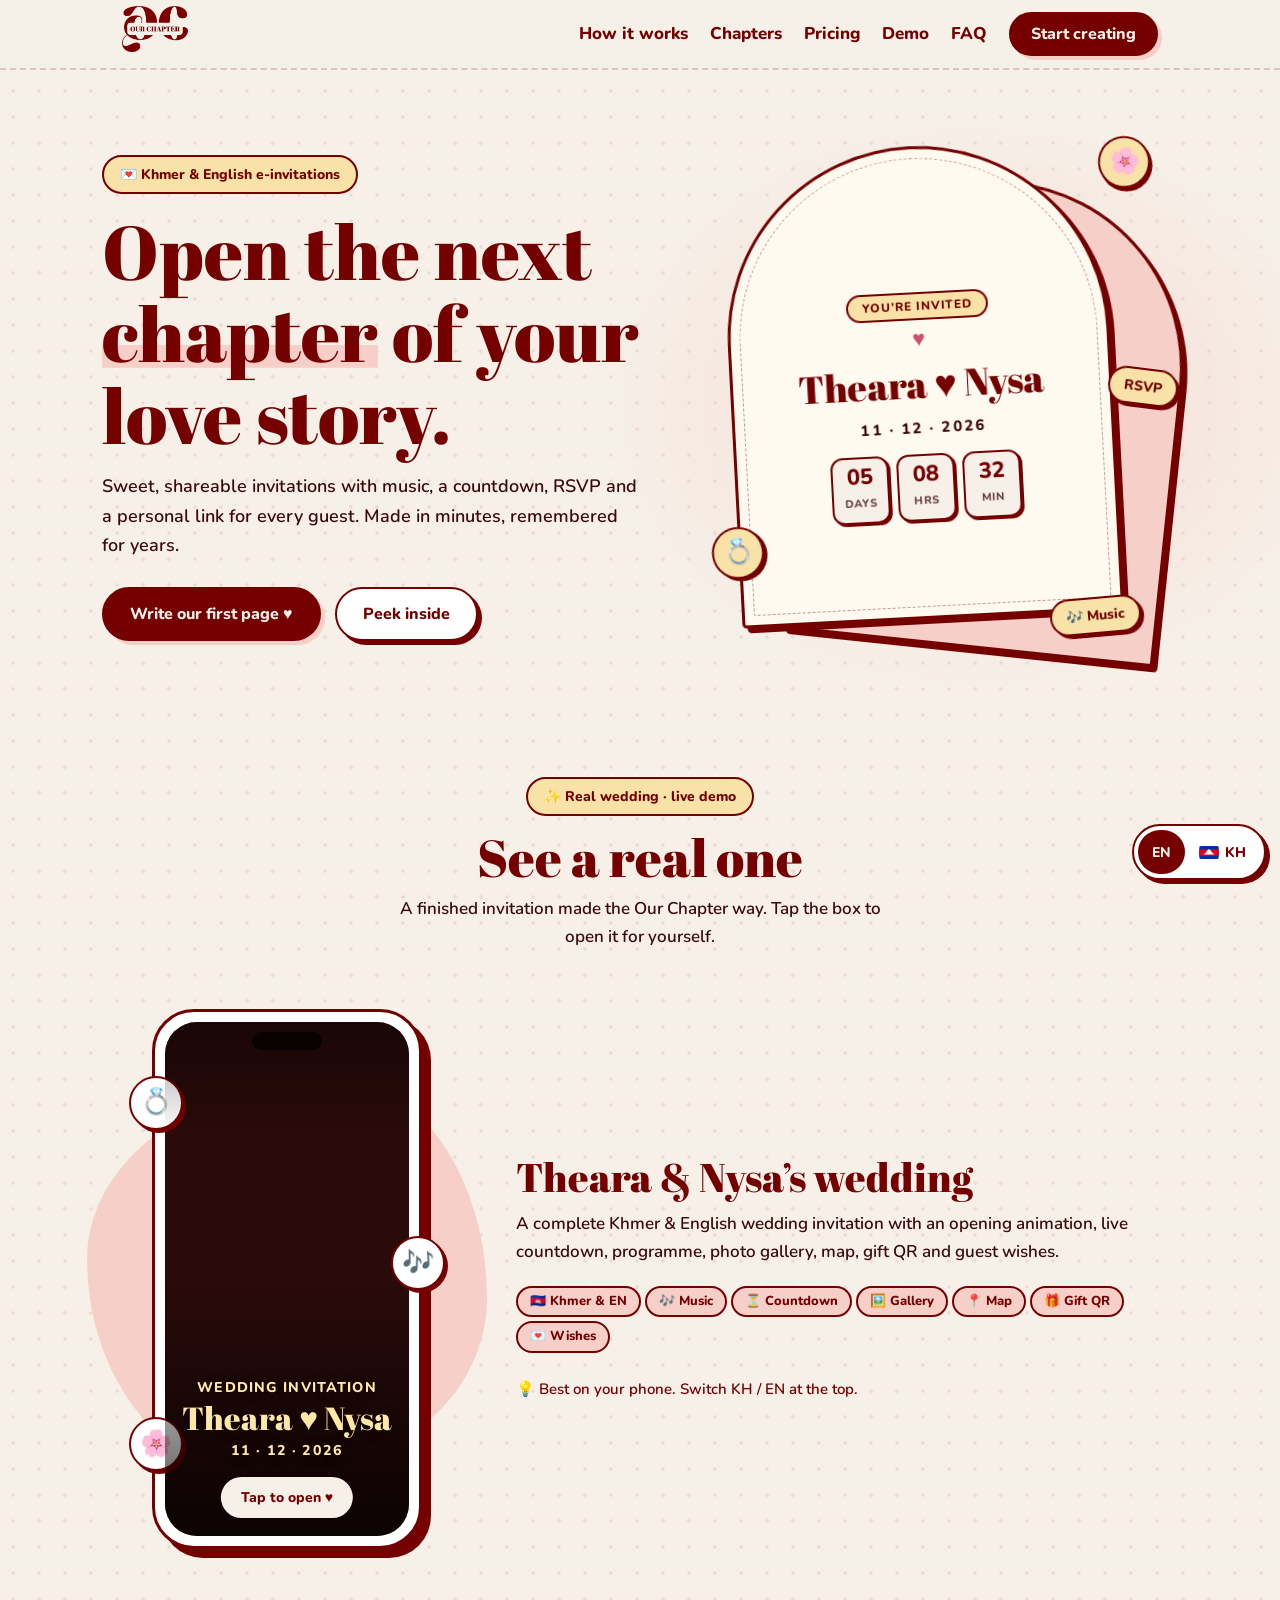
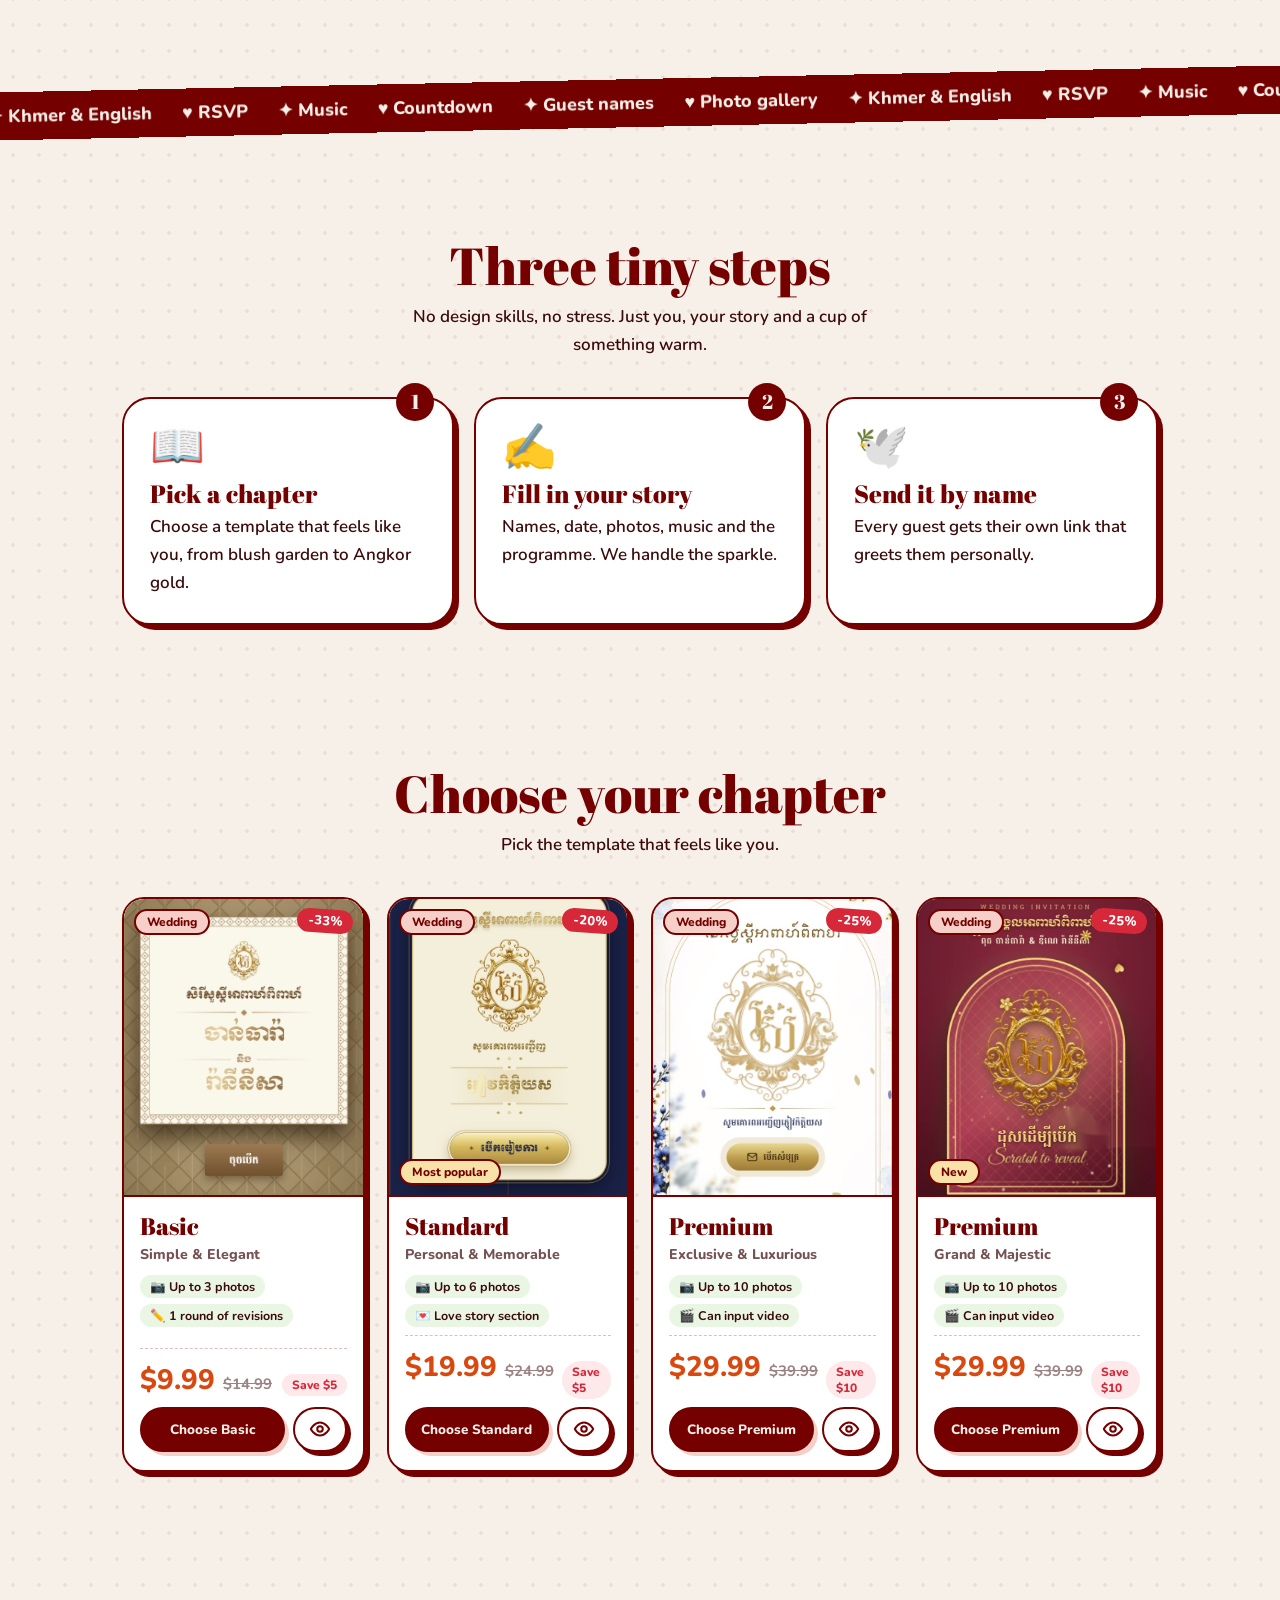
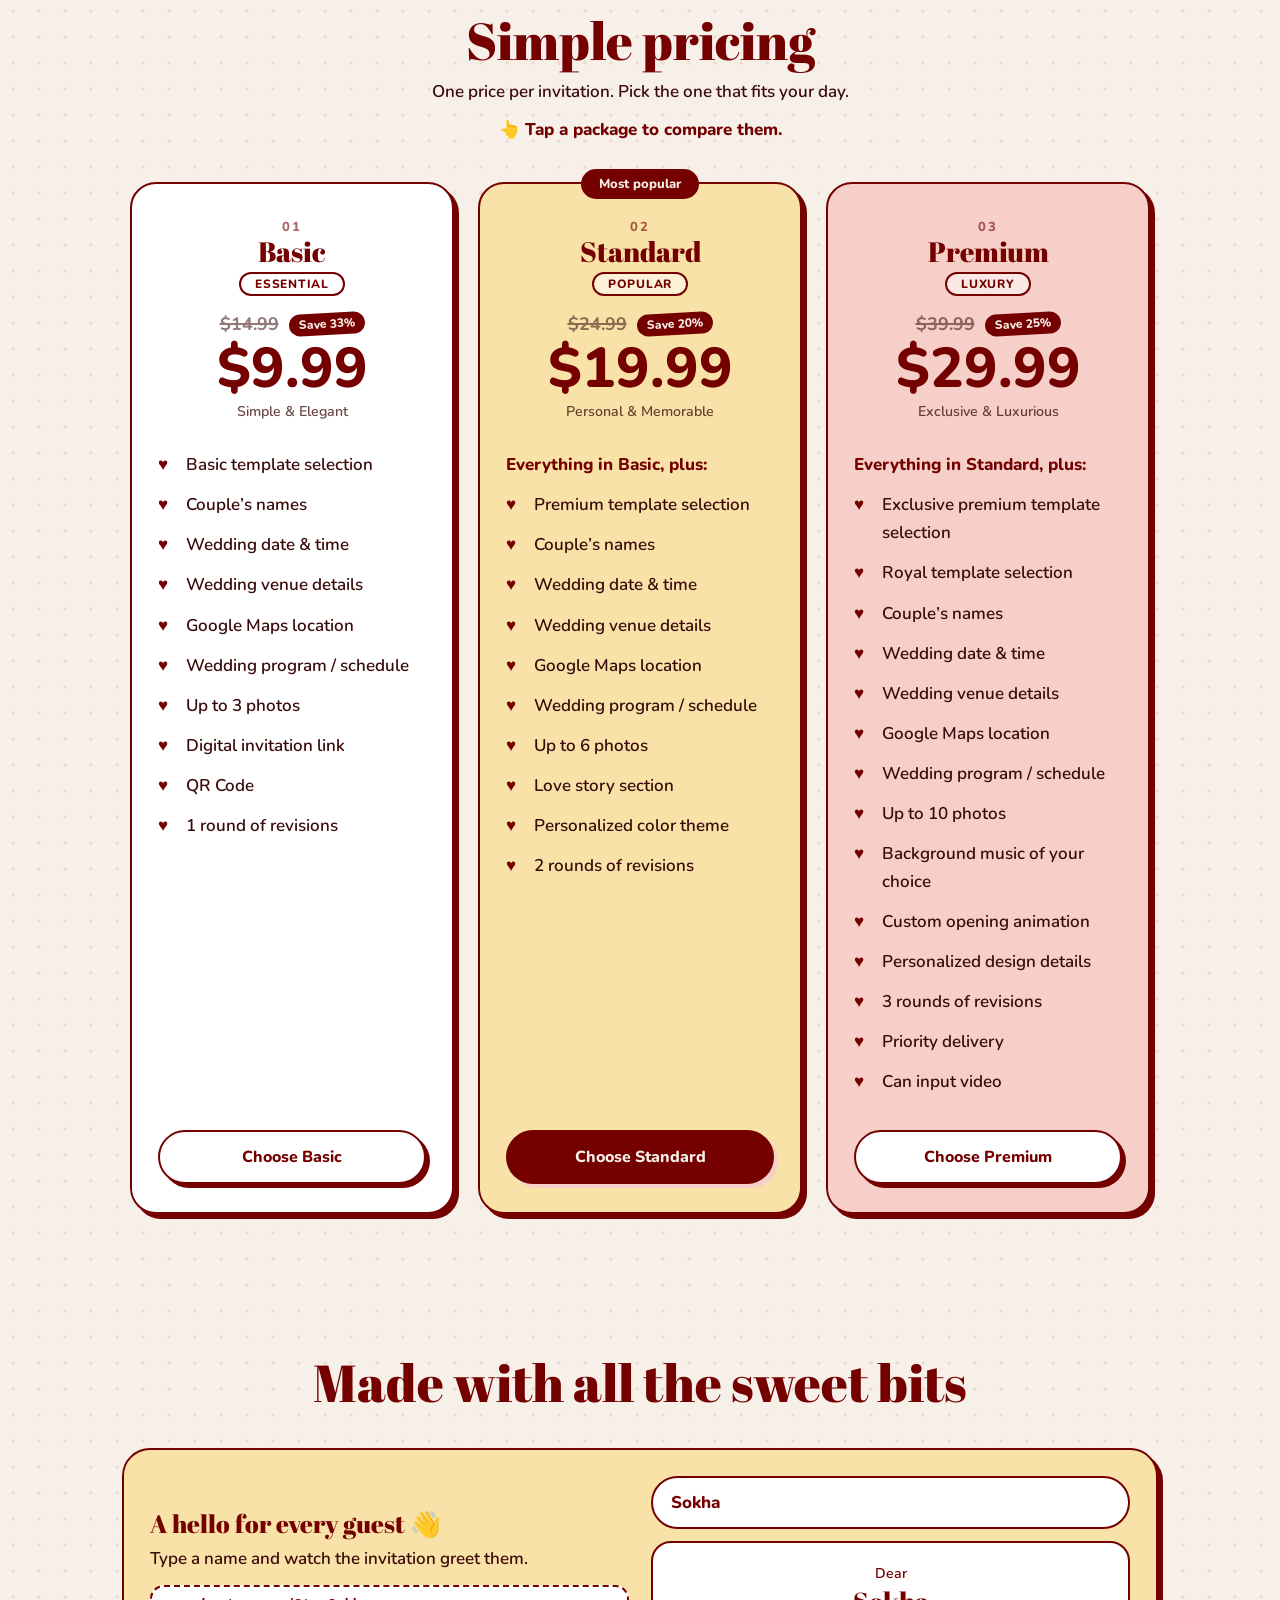
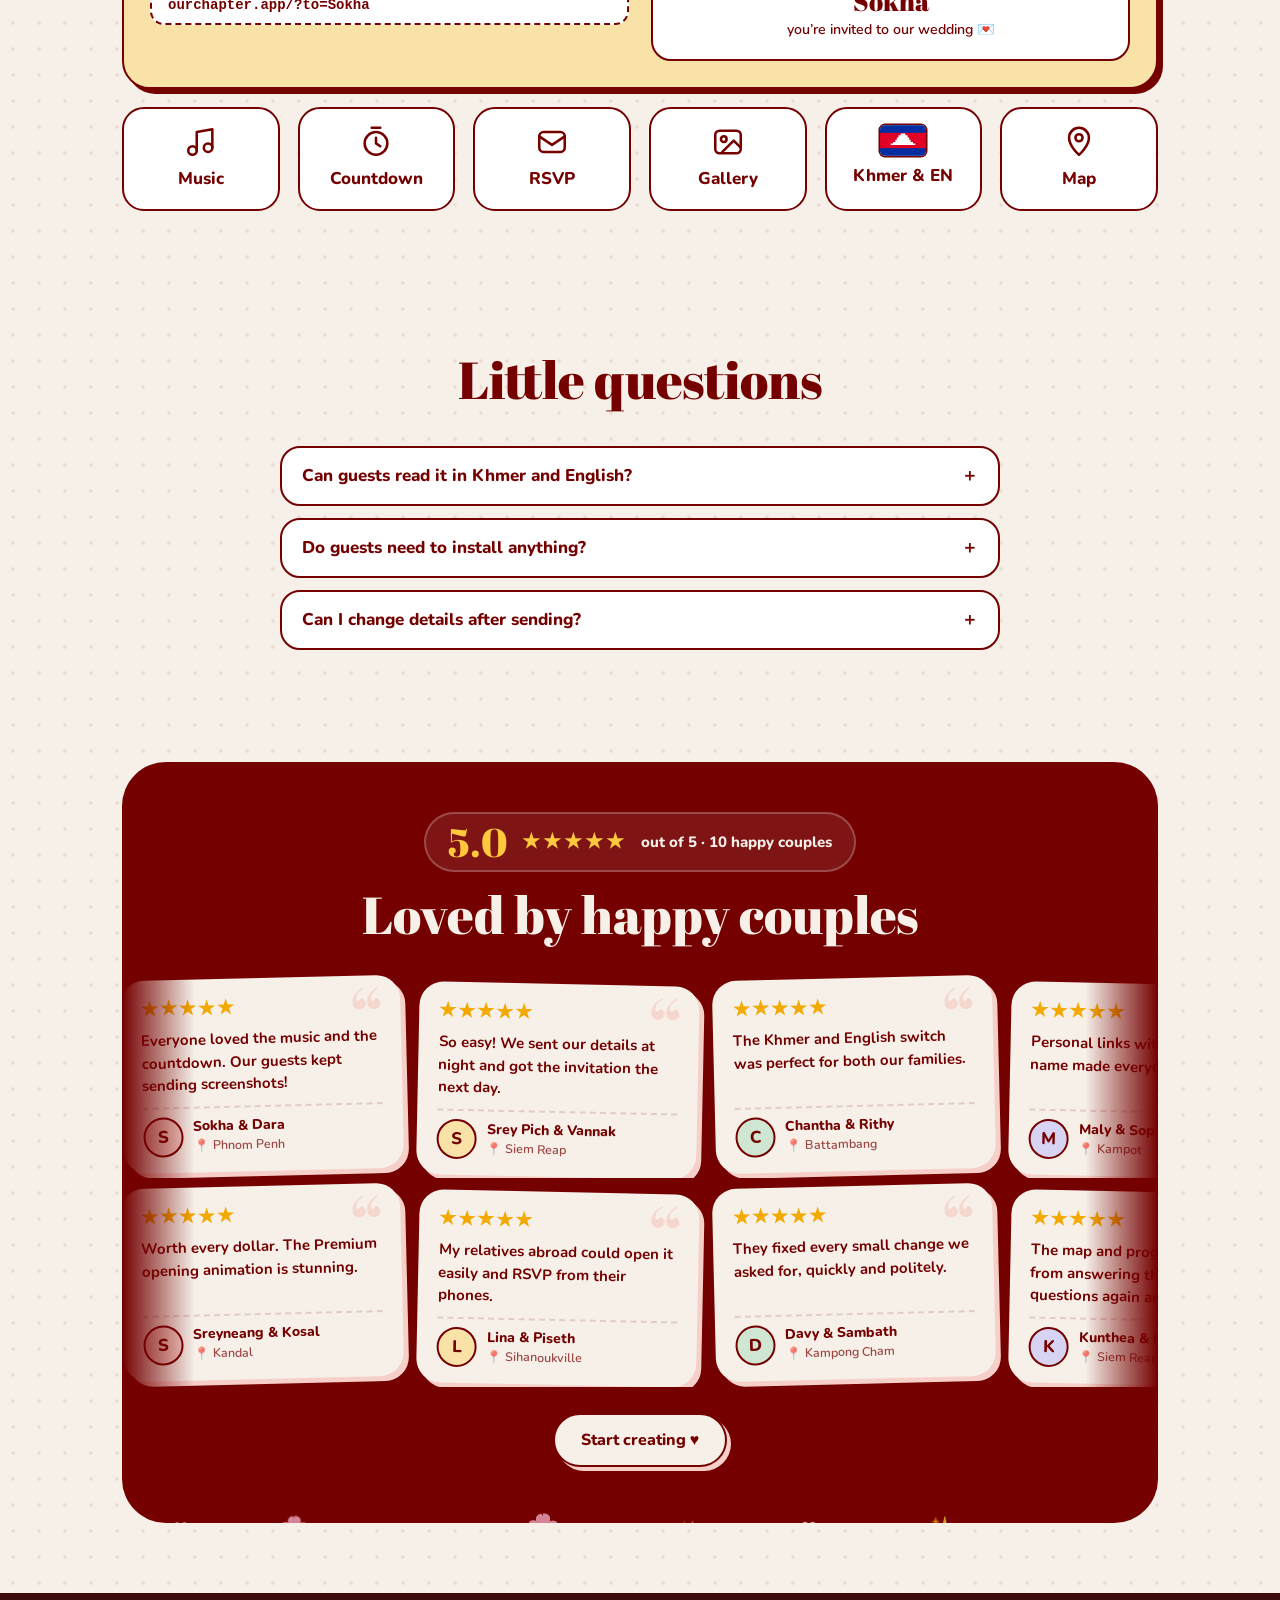
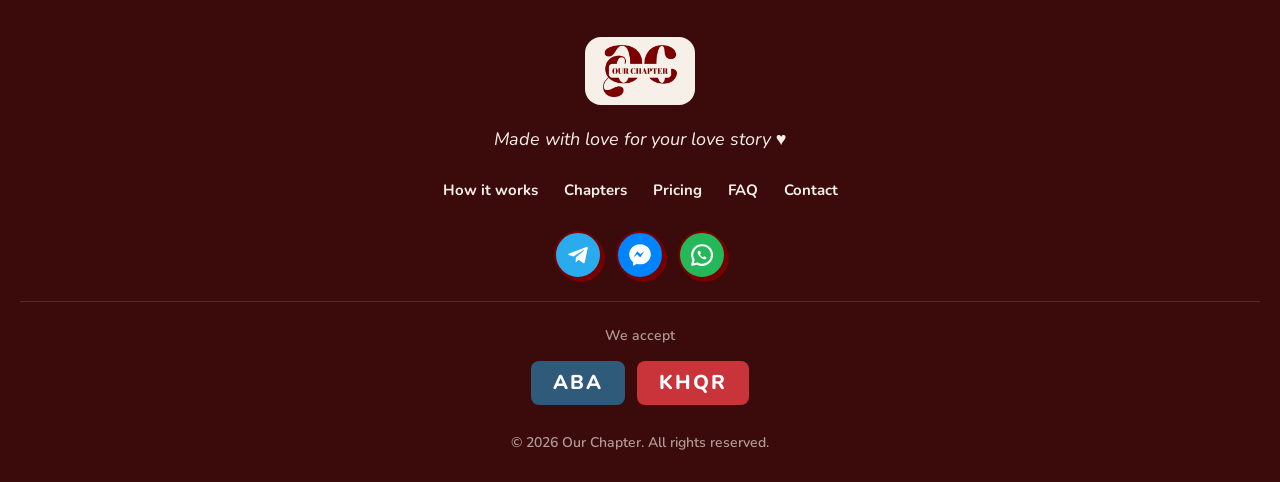
==== commit e7b0ef5d: "Add files via upload" ====
--- a/index.html
+++ b/index.html
@@ -7,6 +7,7 @@
 
 <meta property="og:url" content="https://our-chapter-site.vercel.app/"><meta property="og:image" content="https://our-chapter-site.vercel.app/og-image.png"><meta property="og:image:width" content="1200"><meta property="og:image:height" content="630"><meta property="og:image:type" content="image/png"><meta property="og:image:alt" content="Our Chapter logo: open the next chapter of your love story">
 <meta name="twitter:card" content="summary_large_image"><meta name="twitter:title" content="Our Chapter · Open the next chapter of your love story"><meta name="twitter:description" content="Cute Khmer &amp; English wedding invitations with music, countdown, RSVP and a personal link for every guest."><meta name="twitter:image" content="https://our-chapter-site.vercel.app/og-image.png">
+<meta name="theme-color" content="#740000"><link rel="preconnect" href="https://fonts.googleapis.com"><link rel="preconnect" href="https://fonts.gstatic.com" crossorigin>
 <script>document.documentElement.className='js'</script>
 <link href="https://fonts.googleapis.com/css2?family=Abril+Fatface&family=Nunito:wght@600;800&family=Battambang:wght@400;700&family=Moul&family=Moulpali&display=swap" rel="stylesheet">
 <link rel="stylesheet" href="css/style.css"><link rel="icon" href="favicon.ico" sizes="any"><link rel="icon" type="image/png" sizes="32x32" href="favicon-32.png"><link rel="icon" type="image/png" sizes="192x192" href="icon-192.png"><link rel="apple-touch-icon" href="apple-touch-icon.png"></head><body>
@@ -15,7 +16,7 @@
 <div id="splash"><div class="spb"></div><div class="spc"><img class="slg" alt="Our Chapter"><h2 class="k">សូមស្វាគមន៍</h2><p class="kk">មកកាន់ជំពូកថ្មីនៃរឿងស្នេហារបស់អ្នក</p><p class="sw2">Welcome to Our Chapter</p><p class="sgst" id="sgst" hidden></p></div><div class="spr"><i></i></div><p class="skp">ចុចអ្វីក៏បានដើម្បីរំលង · Tap anywhere to skip</p></div>
 
 <!-- ============ TOP MENU ============ -->
-<nav><div class="wrap"><a class="lg" href="#hero"><img src="images/logo.png" alt="Our Chapter"></a><div><a href="#how">How it works</a><a href="#chapters">Chapters</a><a href="#pricing">Pricing</a><a href="#demo">Demo</a><a href="#faq">FAQ</a><a class="btn" href="#start">Start creating</a></div></div></nav>
+<nav><div class="wrap"><a class="lg" href="#hero"><img src="images/logo.png" alt="Our Chapter"></a><div id="mp"><a href="#how">How it works</a><a href="#chapters">Chapters</a><a href="#pricing">Pricing</a><a href="#demo">Demo</a><a href="#faq">FAQ</a><a class="btn" href="#start">Start creating</a></div><button type="button" class="lgp" id="lgp" aria-label="Language">KH ខ្មែរ</button><button type="button" class="mb" id="mb" aria-label="Menu" aria-expanded="false" aria-controls="mp"><i></i><i></i><i></i></button></div></nav>
 
 <!-- ============ HERO (top of the page) ============ -->
 <header id="hero"><div class="wrap"><div>
@@ -44,21 +45,21 @@
 <div class="card rv" style="--i:2"><span class="n">3</span><span class="e">🕊️</span><h3>Send it by name</h3><p>Every guest gets their own link that greets them personally.</p></div></div></div></section>
 
 <!-- ============ CHOOSE YOUR CHAPTER (templates) ============ -->
-<section id="chapters"><div class="wrap"><div class="head rv"><h2>Choose your chapter</h2><p>Tap a template to watch it live.</p></div>
-<div class="tgrid"><article class="tp rv" style="--i:0"><a class="tp-img" href="https://basic-wedding-invitation.vercel.app/" target="_blank" rel="noopener" aria-label="Basic demo"><div class="tp-mock m1"><div class="tp-bx"><i class="tp-cr">♥</i><span class="tp-wi">WEDDING INVITATION</span><span class="tp-dv"></span><h4 class="tp-nm">Theara ♥ Nysa</h4></div><span class="tp-open">Tap to open</span></div><img class="tp-shot" src="images/thumb-basic.jpg" alt="" loading="lazy" onerror="this.remove()"><span class="tp-wd">Wedding</span><span class="tp-dc">-33%</span></a><div class="tp-body"><h3>Basic</h3><small>Simple &amp; Elegant</small><div class="tp-chips"><span class="tp-chip">📷 Up to 3 photos</span><span class="tp-chip">✏️ 1 round of revisions</span></div><div class="tp-price"><b>$9.99</b><s>$14.99</s><span class="tp-save">Save $5</span></div><div class="tp-btns"><a class="btn" href="#start" data-plan="Basic $9.99">Choose Basic</a><a class="btn o tp-view" href="https://basic-wedding-invitation.vercel.app/" target="_blank" rel="noopener">👁 View</a></div></div></article><article class="tp rv" style="--i:1"><a class="tp-img" href="https://standard-e-invitation.vercel.app/" target="_blank" rel="noopener" aria-label="Standard demo"><div class="tp-mock m2"><div class="tp-bx"><i class="tp-cr">♥</i><span class="tp-wi">WEDDING INVITATION</span><span class="tp-dv"></span><h4 class="tp-nm">Theara ♥ Nysa</h4></div><span class="tp-open">Tap to open</span></div><img class="tp-shot" src="images/thumb-standard.jpg" alt="" loading="lazy" onerror="this.remove()"><span class="tp-wd">Wedding</span><span class="tp-dc">-20%</span><span class="tp-pop">Most popular</span></a><div class="tp-body"><h3>Standard</h3><small>Personal &amp; Memorable</small><div class="tp-chips"><span class="tp-chip">📷 Up to 6 photos</span><span class="tp-chip">💌 Love story section</span></div><div class="tp-price"><b>$19.99</b><s>$24.99</s><span class="tp-save">Save $5</span></div><div class="tp-btns"><a class="btn" href="#start" data-plan="Standard $19.99">Choose Standard</a><a class="btn o tp-view" href="https://standard-e-invitation.vercel.app/" target="_blank" rel="noopener">👁 View</a></div></div></article><article class="tp rv" style="--i:2"><a class="tp-img" href="https://theara-nysa1.netlify.app/" target="_blank" rel="noopener" aria-label="Premium demo"><div class="tp-mock m3"><div class="tp-bx"><i class="tp-cr">♥</i><span class="tp-wi">WEDDING INVITATION</span><span class="tp-dv"></span><h4 class="tp-nm">Theara ♥ Nysa</h4></div><span class="tp-open">Tap to open</span></div><img class="tp-shot" src="images/thumb-premium.jpg" alt="" loading="lazy" onerror="this.remove()"><span class="tp-wd">Wedding</span><span class="tp-dc">-25%</span></a><div class="tp-body"><h3>Premium</h3><small>Exclusive &amp; Luxurious</small><div class="tp-chips"><span class="tp-chip">📷 Up to 10 photos</span><span class="tp-chip">🎬 Can input video</span></div><div class="tp-price"><b>$29.99</b><s>$39.99</s><span class="tp-save">Save $10</span></div><div class="tp-btns"><a class="btn" href="#start" data-plan="Premium $29.99">Choose Premium</a><a class="btn o tp-view" href="https://theara-nysa1.netlify.app/" target="_blank" rel="noopener">👁 View</a></div></div></article></div></div></section>
+<section id="chapters"><div class="wrap"><div class="head rv"><h2>Choose your chapter</h2><p>Pick the template that feels like you.</p></div>
+<div class="tgrid"><article class="tp rv" style="--i:0"><div class="tp-img"><div class="tp-mock m1"><div class="tp-bx"><i class="tp-cr">♥</i><span class="tp-wi">WEDDING INVITATION</span><span class="tp-dv"></span><h4 class="tp-nm">Theara ♥ Nysa</h4></div></div><img class="tp-shot" src="images/thumb-basic.jpg" alt="" loading="lazy" onerror="this.remove()"><span class="tp-wd">Wedding</span><span class="tp-dc">-33%</span></div><div class="tp-body"><h3>Basic</h3><small>Simple &amp; Elegant</small><div class="tp-chips"><span class="tp-chip">📷 Up to 3 photos</span><span class="tp-chip">✏️ 1 round of revisions</span></div><div class="tp-price"><b>$9.99</b><s>$14.99</s><span class="tp-save">Save $5</span></div><div class="tp-btns"><a class="btn" href="#start" data-plan="Basic $9.99">Choose Basic</a><a class="btn o tp-view" href="https://basic-wedding-invitation.vercel.app/" target="_blank" rel="noopener" aria-label="View Basic demo" title="View"><svg viewBox="0 0 24 24" aria-hidden="true" width="22" height="22" fill="none" stroke="currentColor" stroke-width="2.2" stroke-linecap="round" stroke-linejoin="round"><path d="M2 12s3.6-7 10-7 10 7 10 7-3.6 7-10 7S2 12 2 12z"/><circle cx="12" cy="12" r="3"/></svg></a></div></div></article><article class="tp rv" style="--i:1"><div class="tp-img"><div class="tp-mock m2"><div class="tp-bx"><i class="tp-cr">♥</i><span class="tp-wi">WEDDING INVITATION</span><span class="tp-dv"></span><h4 class="tp-nm">Theara ♥ Nysa</h4></div></div><img class="tp-shot" src="images/thumb-standard.jpg" alt="" loading="lazy" onerror="this.remove()"><span class="tp-wd">Wedding</span><span class="tp-dc">-20%</span><span class="tp-pop">Most popular</span></div><div class="tp-body"><h3>Standard</h3><small>Personal &amp; Memorable</small><div class="tp-chips"><span class="tp-chip">📷 Up to 6 photos</span><span class="tp-chip">💌 Love story section</span></div><div class="tp-price"><b>$19.99</b><s>$24.99</s><span class="tp-save">Save $5</span></div><div class="tp-btns"><a class="btn" href="#start" data-plan="Standard $19.99">Choose Standard</a><a class="btn o tp-view" href="https://standard-e-invitation.vercel.app/" target="_blank" rel="noopener" aria-label="View Standard demo" title="View"><svg viewBox="0 0 24 24" aria-hidden="true" width="22" height="22" fill="none" stroke="currentColor" stroke-width="2.2" stroke-linecap="round" stroke-linejoin="round"><path d="M2 12s3.6-7 10-7 10 7 10 7-3.6 7-10 7S2 12 2 12z"/><circle cx="12" cy="12" r="3"/></svg></a></div></div></article><article class="tp rv" style="--i:2"><div class="tp-img"><div class="tp-mock m3"><div class="tp-bx"><i class="tp-cr">♥</i><span class="tp-wi">WEDDING INVITATION</span><span class="tp-dv"></span><h4 class="tp-nm">Theara ♥ Nysa</h4></div></div><img class="tp-shot" src="images/thumb-premium.jpg" alt="" loading="lazy" onerror="this.remove()"><span class="tp-wd">Wedding</span><span class="tp-dc">-25%</span></div><div class="tp-body"><h3>Premium</h3><small>Exclusive &amp; Luxurious</small><div class="tp-chips"><span class="tp-chip">📷 Up to 10 photos</span><span class="tp-chip">🎬 Can input video</span></div><div class="tp-price"><b>$29.99</b><s>$39.99</s><span class="tp-save">Save $10</span></div><div class="tp-btns"><a class="btn" href="#start" data-plan="Premium $29.99">Choose Premium</a><a class="btn o tp-view" href="https://theara-nysa1.netlify.app/" target="_blank" rel="noopener" aria-label="View Premium (Exclusive &amp; Luxurious) demo" title="View"><svg viewBox="0 0 24 24" aria-hidden="true" width="22" height="22" fill="none" stroke="currentColor" stroke-width="2.2" stroke-linecap="round" stroke-linejoin="round"><path d="M2 12s3.6-7 10-7 10 7 10 7-3.6 7-10 7S2 12 2 12z"/><circle cx="12" cy="12" r="3"/></svg></a></div></div></article><article class="tp rv" style="--i:3"><div class="tp-img"><div class="tp-mock m4"><div class="tp-bx"><i class="tp-cr">♥</i><span class="tp-wi">WEDDING INVITATION</span><span class="tp-dv"></span><h4 class="tp-nm">Theara ♥ Nysa</h4></div></div><img class="tp-shot" src="images/thumb-royal.jpg" alt="" loading="lazy" onerror="this.remove()"><span class="tp-sc" aria-hidden="true">ដុសដើម្បីបើក</span><span class="tp-wd">Wedding</span><span class="tp-dc">-25%</span><span class="tp-pop">New</span></div><div class="tp-body"><h3>Premium</h3><small>Grand &amp; Majestic</small><div class="tp-chips"><span class="tp-chip">📷 Up to 10 photos</span><span class="tp-chip">🎬 Can input video</span></div><div class="tp-price"><b>$29.99</b><s>$39.99</s><span class="tp-save">Save $10</span></div><div class="tp-btns"><a class="btn" href="#start" data-plan="Premium $29.99" data-tpl="Grand &amp; Majestic">Choose Premium</a><a class="btn o tp-view" href="https://premium2-eight.vercel.app/" target="_blank" rel="noopener" aria-label="View Premium (Grand &amp; Majestic) demo" title="View"><svg viewBox="0 0 24 24" aria-hidden="true" width="22" height="22" fill="none" stroke="currentColor" stroke-width="2.2" stroke-linecap="round" stroke-linejoin="round"><path d="M2 12s3.6-7 10-7 10 7 10 7-3.6 7-10 7S2 12 2 12z"/><circle cx="12" cy="12" r="3"/></svg></a></div></div></article></div></div></section>
 
 <!-- ============ PRICING (edit prices and list items here) ============ -->
 <section id="pricing"><div class="wrap"><div class="head rv"><h2>Simple pricing</h2><p>One price per invitation. Pick the one that fits your day.</p><p class="cmp-hint">👆 Tap a package to compare them.</p></div>
 <div class="plans">
 <div class="plan rv" style="--i:0"><div class="no">01</div><h3>Basic</h3><em class="tg">Essential</em><div class="was"><s>$14.99</s><span class="sv">Save 33%</span></div><div class="pr">$9.99</div><small>Simple &amp; Elegant</small>
 <ul><li>Basic template selection</li><li>Couple’s names</li><li>Wedding date &amp; time</li><li>Wedding venue details</li><li>Google Maps location</li><li>Wedding program / schedule</li><li>Up to 3 photos</li><li>Digital invitation link</li><li>QR Code</li><li>1 round of revisions</li></ul>
-<a class="btn o" href="#start" data-plan="Basic $9.99">Choose Basic</a><a class="pv" href="https://basic-wedding-invitation.vercel.app/" target="_blank" rel="noopener">Preview ↗</a></div>
+<a class="btn o" href="#start" data-plan="Basic $9.99">Choose Basic</a></div>
 <div class="plan ft rv" style="--i:1"><span class="rb">Most popular</span><div class="no">02</div><h3>Standard</h3><em class="tg">Popular</em><div class="was"><s>$24.99</s><span class="sv">Save 20%</span></div><div class="pr">$19.99</div><small>Personal &amp; Memorable</small>
 <ul><li class="lead">Everything in Basic, plus:</li><li>Premium template selection</li><li>Couple’s names</li><li>Wedding date &amp; time</li><li>Wedding venue details</li><li>Google Maps location</li><li>Wedding program / schedule</li><li>Up to 6 photos</li><li>Love story section</li><li>Personalized color theme</li><li>2 rounds of revisions</li></ul>
-<a class="btn" href="#start" data-plan="Standard $19.99">Choose Standard</a><a class="pv" href="https://standard-e-invitation.vercel.app/" target="_blank" rel="noopener">Preview ↗</a></div>
+<a class="btn" href="#start" data-plan="Standard $19.99">Choose Standard</a></div>
 <div class="plan vip rv" style="--i:2"><div class="no">03</div><h3>Premium</h3><em class="tg">Luxury</em><div class="was"><s>$39.99</s><span class="sv">Save 25%</span></div><div class="pr">$29.99</div><small>Exclusive &amp; Luxurious</small>
-<ul><li class="lead">Everything in Standard, plus:</li><li>Exclusive premium template selection</li><li>Couple’s names</li><li>Wedding date &amp; time</li><li>Wedding venue details</li><li>Google Maps location</li><li>Wedding program / schedule</li><li>Up to 10 photos</li><li>Background music of your choice</li><li>Custom opening animation</li><li>Personalized design details</li><li>3 rounds of revisions</li><li>Priority delivery</li><li>Can input video</li></ul>
-<a class="btn o" href="#start" data-plan="Premium $29.99">Choose Premium</a><a class="pv" href="https://theara-nysa1.netlify.app/" target="_blank" rel="noopener">Preview ↗</a></div>
+<ul><li class="lead">Everything in Standard, plus:</li><li>Exclusive premium template selection</li><li>Royal template selection</li><li>Couple’s names</li><li>Wedding date &amp; time</li><li>Wedding venue details</li><li>Google Maps location</li><li>Wedding program / schedule</li><li>Up to 10 photos</li><li>Background music of your choice</li><li>Custom opening animation</li><li>Personalized design details</li><li>3 rounds of revisions</li><li>Priority delivery</li><li>Can input video</li></ul>
+<a class="btn o" href="#start" data-plan="Premium $29.99">Choose Premium</a></div>
 </div></div></section>
 
 <section><div class="wrap"><div class="head rv"><h2>Made with all the sweet bits</h2></div>
@@ -71,14 +72,14 @@
 <details class="rv"><summary>Do guests need to install anything?</summary><p>Nope. It opens from a simple link in Telegram, Messenger or any browser.</p></details>
 <details class="rv"><summary>Can I change details after sending?</summary><p>Of course. Update once and every link shows the new version.</p></details></div></section>
 
-<div class="wrap" id="start"><div class="band rv"><h2>Ready to write your first page?</h2><a class="btn" href="#hero">Start creating ♥</a></div></div>
+<div class="wrap" id="start"><div class="band tm-band rv"><div class="tm-score"><b class="tm-big">5.0</b><span class="tm-stars" aria-hidden="true">★★★★★</span><span class="tm-txt">out of 5 · 10 happy couples</span></div><h2>Loved by happy couples</h2><div class="tm-row"><div class="tm-track"><figure class="tm-card"><div class="tm-st" aria-label="5 out of 5 stars">★★★★★</div><blockquote>Everyone loved the music and the countdown. Our guests kept sending screenshots!</blockquote><figcaption><i class="tm-av">S</i><span><b>Sokha &amp; Dara</b><small>📍 Phnom Penh</small></span></figcaption></figure><figure class="tm-card"><div class="tm-st" aria-label="5 out of 5 stars">★★★★★</div><blockquote>So easy! We sent our details at night and got the invitation the next day.</blockquote><figcaption><i class="tm-av">S</i><span><b>Srey Pich &amp; Vannak</b><small>📍 Siem Reap</small></span></figcaption></figure><figure class="tm-card"><div class="tm-st" aria-label="5 out of 5 stars">★★★★★</div><blockquote>The Khmer and English switch was perfect for both our families.</blockquote><figcaption><i class="tm-av">C</i><span><b>Chantha &amp; Rithy</b><small>📍 Battambang</small></span></figcaption></figure><figure class="tm-card"><div class="tm-st" aria-label="5 out of 5 stars">★★★★★</div><blockquote>Personal links with each guest’s name made everyone smile.</blockquote><figcaption><i class="tm-av">M</i><span><b>Maly &amp; Sophea</b><small>📍 Kampot</small></span></figcaption></figure><figure class="tm-card"><div class="tm-st" aria-label="5 out of 5 stars">★★★★★</div><blockquote>Beautiful design, very kind team, and fast replies on Telegram.</blockquote><figcaption><i class="tm-av">B</i><span><b>Bopha &amp; Visal</b><small>📍 Phnom Penh</small></span></figcaption></figure></div></div><div class="tm-row tm-rev"><div class="tm-track"><figure class="tm-card"><div class="tm-st" aria-label="5 out of 5 stars">★★★★★</div><blockquote>Worth every dollar. The Premium opening animation is stunning.</blockquote><figcaption><i class="tm-av">S</i><span><b>Sreyneang &amp; Kosal</b><small>📍 Kandal</small></span></figcaption></figure><figure class="tm-card"><div class="tm-st" aria-label="5 out of 5 stars">★★★★★</div><blockquote>My relatives abroad could open it easily and RSVP from their phones.</blockquote><figcaption><i class="tm-av">L</i><span><b>Lina &amp; Piseth</b><small>📍 Sihanoukville</small></span></figcaption></figure><figure class="tm-card"><div class="tm-st" aria-label="5 out of 5 stars">★★★★★</div><blockquote>They fixed every small change we asked for, quickly and politely.</blockquote><figcaption><i class="tm-av">D</i><span><b>Davy &amp; Sambath</b><small>📍 Kampong Cham</small></span></figcaption></figure><figure class="tm-card"><div class="tm-st" aria-label="5 out of 5 stars">★★★★★</div><blockquote>The map and program saved us from answering the same questions again and again.</blockquote><figcaption><i class="tm-av">K</i><span><b>Kunthea &amp; Rotha</b><small>📍 Siem Reap</small></span></figcaption></figure><figure class="tm-card"><div class="tm-st" aria-label="5 out of 5 stars">★★★★★</div><blockquote>Cute, elegant and exactly our style. We recommend Our Chapter to every couple!</blockquote><figcaption><i class="tm-av">P</i><span><b>Pov &amp; Chenda</b><small>📍 Phnom Penh</small></span></figcaption></figure></div></div><a class="btn" href="#hero">Start creating ♥</a></div></div>
 
 <!-- ============ START CREATING POP-UP ============ -->
 <div id="md" hidden role="dialog" aria-modal="true" aria-labelledby="mh"><form class="mc" id="mf" autocomplete="off"><button type="button" class="mx" aria-label="Close">✕</button><span class="bx">💌</span><h3 id="mh">Let’s write your first page</h3><p style="text-align:center;font-size:15px;margin-top:4px">Tell us a little, then send it to us in one tap.</p>
 <label>Your names *<input name="nm" placeholder="e.g. Theara &amp; Nysa" maxlength="60"></label>
 <div class="two"><label>Wedding date *<input type="date" name="dt"></label><label>Language<select name="ln"><option>Khmer &amp; English</option><option>Khmer</option><option>English</option></select></label></div>
 <label>Package<select name="pk"><option value="Basic $9.99">Basic · $9.99</option><option value="Standard $19.99" selected>Standard · $19.99</option><option value="Premium $29.99">Premium · $29.99</option></select></label>
-<label>Template<select name="tp"><option value="Simple &amp; Elegant">Simple &amp; Elegant</option><option value="Personal &amp; Memorable">Personal &amp; Memorable</option><option value="Exclusive &amp; Luxurious">Exclusive &amp; Luxurious</option></select></label>
+<label>Template<select name="tp"><option value="Simple &amp; Elegant">Simple &amp; Elegant</option><option value="Personal &amp; Memorable">Personal &amp; Memorable</option><option value="Exclusive &amp; Luxurious">Exclusive &amp; Luxurious</option><option value="Grand &amp; Majestic">Grand &amp; Majestic</option></select></label>
 <label>Phone or Telegram *<input name="ct" placeholder="So we can reply to you" maxlength="60"></label>
 <label>Anything else?<textarea name="nt" rows="2" maxlength="300" placeholder="Music, colours, ideas…"></textarea></label>
 <div class="snd"><a id="btg" target="_blank" rel="noopener" style="background:#2aabee"><svg class="ic" viewBox="0 0 24 24" aria-hidden="true"><path fill="#fff" d="M9.78 18.65l.28-4.23 7.68-6.92c.34-.31-.07-.46-.52-.19L7.74 13.3 3.64 12c-.88-.25-.89-.86.2-1.3l15.97-6.16c.73-.33 1.43.18 1.15 1.3l-2.72 12.81c-.19.91-.74 1.13-1.5.71L12.6 16.3l-1.99 1.93c-.23.23-.42.42-.83.42z"/></svg>Send on Telegram</a><a id="bfb" target="_blank" rel="noopener" style="background:#0084ff"><svg class="ic" viewBox="0 0 24 24" aria-hidden="true"><path fill="#fff" d="M12 2C6.5 2 2 6.2 2 11.4c0 2.9 1.4 5.5 3.6 7.2V22l3.3-1.8c.9.2 1.9.4 3.1.4 5.5 0 10-4.2 10-9.4S17.500 2 12 2z"/><path fill="#0084ff" d="M5.800 14.200l3.700-5.700 2.800 2.900 3.600-2.900-3.700 5.700-2.800-2.900z"/></svg>Send on Messenger</a><a id="bwa" target="_blank" rel="noopener" style="background:#25b858"><svg class="ic" viewBox="0 0 24 24" aria-hidden="true"><path d="M12 3a9 9 0 0 0-7.800 13.500L3 21l4.700-1.200A9 9 0 1 0 12 3z" fill="none" stroke="#fff" stroke-width="2" stroke-linejoin="round"/><path fill="#fff" d="M9 8c-.5 0-1 .6-1 1.400 0 2.800 3.400 6.300 6.600 6.600.8 0 1.400-.5 1.400-1l-.1-.9-2-.9-1 1c-1.200-.5-2.300-1.600-2.800-2.800l1-1-.9-2z"/></svg>Send on WhatsApp</a></div>
@@ -93,21 +94,19 @@
 <a href="#faq"><svg viewBox="0 0 24 24" aria-hidden="true"><circle cx="12" cy="12" r="9"/><path d="M9.500 9.500a2.500 2.500 0 1 1 3.500 2.300c-.7.400-1 .9-1 1.700M12 17h.01"/></svg>FAQ</a></div>
 
 <!-- ============ FOOTER ============ -->
-<footer><img src="images/logo.png" alt="Our Chapter"><div class="soc"><a href="https://t.me/rnynysa" target="_blank" rel="noopener" aria-label="Telegram" style="background:#2aabee"><svg viewBox="0 0 24 24"><path fill="#fff" d="M9.78 18.65l.28-4.23 7.68-6.92c.34-.31-.07-.46-.52-.19L7.74 13.3 3.64 12c-.88-.25-.89-.86.2-1.3l15.97-6.16c.73-.33 1.43.18 1.15 1.3l-2.72 12.81c-.19.91-.74 1.13-1.5.71L12.6 16.3l-1.99 1.93c-.23.23-.42.42-.83.42z"/></svg></a><a href="https://www.messenger.com/t/100033183801374" target="_blank" rel="noopener" aria-label="Messenger" style="background:#0084ff"><svg viewBox="0 0 24 24"><path fill="#fff" d="M12 2C6.5 2 2 6.2 2 11.4c0 2.9 1.4 5.5 3.6 7.2V22l3.3-1.8c.9.2 1.9.4 3.1.4 5.5 0 10-4.2 10-9.4S17.5 2 12 2z"/><path fill="#0084ff" d="M5.8 14.2l3.7-5.7 2.8 2.9 3.6-2.9-3.7 5.7-2.8-2.9z"/></svg></a><a href="https://wa.me/85570562600" target="_blank" rel="noopener" aria-label="WhatsApp" style="background:#25b858"><svg viewBox="0 0 24 24"><path d="M12 3a9 9 0 0 0-7.8 13.5L3 21l4.7-1.2A9 9 0 1 0 12 3z" fill="none" stroke="#fff" stroke-width="2" stroke-linejoin="round"/><path fill="#fff" d="M9 8c-.5 0-1 .6-1 1.4 0 2.8 3.4 6.3 6.6 6.6.8 0 1.4-.5 1.4-1l-.1-.9-2-.9-1 1c-1.2-.5-2.3-1.6-2.8-2.8l1-1-.9-2z"/></svg></a></div><p>Made with love for your love story ♥</p></footer>
+<footer><a class="flogo" href="#hero"><img src="images/logo.png" alt="Our Chapter"></a><p class="ftag">Made with love for your love story ♥</p><div class="fl"><a href="#how">How it works</a><a href="#chapters">Chapters</a><a href="#pricing">Pricing</a><a href="#faq">FAQ</a><a href="#start">Contact</a></div><div class="soc"><a href="https://t.me/rnynysa" target="_blank" rel="noopener" aria-label="Telegram" style="background:#2aabee"><svg viewBox="0 0 24 24"><path fill="#fff" d="M9.78 18.65l.28-4.23 7.68-6.92c.34-.31-.07-.46-.52-.19L7.74 13.3 3.64 12c-.88-.25-.89-.86.2-1.3l15.97-6.16c.73-.33 1.43.18 1.15 1.3l-2.72 12.81c-.19.91-.74 1.13-1.5.71L12.6 16.3l-1.99 1.93c-.23.23-.42.42-.83.42z"/></svg></a><a href="https://www.messenger.com/t/100033183801374" target="_blank" rel="noopener" aria-label="Messenger" style="background:#0084ff"><svg viewBox="0 0 24 24"><path fill="#fff" d="M12 2C6.5 2 2 6.2 2 11.4c0 2.9 1.4 5.5 3.6 7.2V22l3.3-1.8c.9.2 1.9.4 3.1.4 5.5 0 10-4.2 10-9.4S17.5 2 12 2z"/><path fill="#0084ff" d="M5.8 14.2l3.7-5.7 2.8 2.9 3.6-2.9-3.7 5.7-2.8-2.9z"/></svg></a><a href="https://wa.me/85570562600" target="_blank" rel="noopener" aria-label="WhatsApp" style="background:#25b858"><svg viewBox="0 0 24 24"><path d="M12 3a9 9 0 0 0-7.8 13.5L3 21l4.7-1.2A9 9 0 1 0 12 3z" fill="none" stroke="#fff" stroke-width="2" stroke-linejoin="round"/><path fill="#fff" d="M9 8c-.5 0-1 .6-1 1.4 0 2.8 3.4 6.3 6.6 6.6.8 0 1.4-.5 1.4-1l-.1-.9-2-.9-1 1c-1.2-.5-2.3-1.6-2.8-2.8l1-1-.9-2z"/></svg></a></div><div class="fpay"><p>We accept</p><span>ABA</span><span>KHQR</span></div><p class="fcp">© 2026 Our Chapter. All rights reserved.</p></footer>
 
-<div id="cmp" class="cmp" hidden role="dialog" aria-modal="true"><div class="cmp-top"><button type="button" class="cmp-back">← Back</button><h2>Compare packages</h2></div><div class="cmp-wrap"><p class="cmp-rec">⭐ We recommend Premium for the most beautiful invitation.</p><table class="cmp-t"><thead><tr><th></th><th class="cmp-col"><h3>Basic</h3><b>$9.99</b></th><th class="cmp-col"><h3>Standard</h3><b>$19.99</b></th><th class="cmp-col cmp-hl"><span class="rb2">Recommended</span><h3>Premium</h3><b>$29.99</b></th></tr></thead><tbody><tr><th scope="row">Template</th><td class="cmp-v">Basic</td><td class="cmp-v">Premium</td><td class="cmp-hl cmp-v">Exclusive</td></tr><tr><th scope="row">Photos</th><td class="cmp-v">3</td><td class="cmp-v">6</td><td class="cmp-hl cmp-v">10</td></tr><tr><th scope="row">Couple’s names</th><td class="cmp-y">✓</td><td class="cmp-y">✓</td><td class="cmp-hl cmp-y">✓</td></tr><tr><th scope="row">Wedding date &amp; time</th><td class="cmp-y">✓</td><td class="cmp-y">✓</td><td class="cmp-hl cmp-y">✓</td></tr><tr><th scope="row">Wedding venue details</th><td class="cmp-y">✓</td><td class="cmp-y">✓</td><td class="cmp-hl cmp-y">✓</td></tr><tr><th scope="row">Google Maps location</th><td class="cmp-y">✓</td><td class="cmp-y">✓</td><td class="cmp-hl cmp-y">✓</td></tr><tr><th scope="row">Wedding program / schedule</th><td class="cmp-y">✓</td><td class="cmp-y">✓</td><td class="cmp-hl cmp-y">✓</td></tr><tr><th scope="row">Digital invitation link</th><td class="cmp-y">✓</td><td class="cmp-y">✓</td><td class="cmp-hl cmp-y">✓</td></tr><tr><th scope="row">QR Code</th><td class="cmp-y">✓</td><td class="cmp-y">✓</td><td class="cmp-hl cmp-y">✓</td></tr><tr><th scope="row">Love story section</th><td class="cmp-n">–</td><td class="cmp-y">✓</td><td class="cmp-hl cmp-y">✓</td></tr><tr><th scope="row">Personalized color theme</th><td class="cmp-n">–</td><td class="cmp-y">✓</td><td class="cmp-hl cmp-y">✓</td></tr><tr><th scope="row">Background music of your choice</th><td class="cmp-n">–</td><td class="cmp-n">–</td><td class="cmp-hl cmp-y">✓</td></tr><tr><th scope="row">Custom opening animation</th><td class="cmp-n">–</td><td class="cmp-n">–</td><td class="cmp-hl cmp-y">✓</td></tr><tr><th scope="row">Personalized design details</th><td class="cmp-n">–</td><td class="cmp-n">–</td><td class="cmp-hl cmp-y">✓</td></tr><tr><th scope="row">Can input video</th><td class="cmp-n">–</td><td class="cmp-n">–</td><td class="cmp-hl cmp-y">✓</td></tr><tr><th scope="row">Priority delivery</th><td class="cmp-n">–</td><td class="cmp-n">–</td><td class="cmp-hl cmp-y">✓</td></tr><tr><th scope="row">Revisions</th><td class="cmp-v">1</td><td class="cmp-v">2</td><td class="cmp-hl cmp-v">3</td></tr></tbody><tfoot><tr><th></th><td class=""><a class="btn o" href="#start" data-plan="Basic $9.99">Choose Basic</a></td><td class=""><a class="btn o" href="#start" data-plan="Standard $19.99">Choose Standard</a></td><td class="cmp-hl"><a class="btn" href="#start" data-plan="Premium $29.99">Choose Premium</a></td></tr></tfoot></table></div></div>
+<div id="cmp" class="cmp" hidden role="dialog" aria-modal="true"><div class="cmp-top"><button type="button" class="cmp-back">← Back</button><h2>Compare packages</h2></div><div class="cmp-wrap"><p class="cmp-rec">⭐ We recommend Premium for the most beautiful invitation.</p><table class="cmp-t"><thead><tr><th></th><th class="cmp-col"><h3>Basic</h3><b>$9.99</b></th><th class="cmp-col"><h3>Standard</h3><b>$19.99</b></th><th class="cmp-col cmp-hl"><span class="rb2">Recommended</span><h3>Premium</h3><b>$29.99</b></th></tr></thead><tbody><tr><th scope="row">Template</th><td class="cmp-v">Basic</td><td class="cmp-v">Premium</td><td class="cmp-hl cmp-v">Exclusive + Royal</td></tr><tr><th scope="row">Photos</th><td class="cmp-v">3</td><td class="cmp-v">6</td><td class="cmp-hl cmp-v">10</td></tr><tr><th scope="row">Couple’s names</th><td class="cmp-y">✓</td><td class="cmp-y">✓</td><td class="cmp-hl cmp-y">✓</td></tr><tr><th scope="row">Wedding date &amp; time</th><td class="cmp-y">✓</td><td class="cmp-y">✓</td><td class="cmp-hl cmp-y">✓</td></tr><tr><th scope="row">Wedding venue details</th><td class="cmp-y">✓</td><td class="cmp-y">✓</td><td class="cmp-hl cmp-y">✓</td></tr><tr><th scope="row">Google Maps location</th><td class="cmp-y">✓</td><td class="cmp-y">✓</td><td class="cmp-hl cmp-y">✓</td></tr><tr><th scope="row">Wedding program / schedule</th><td class="cmp-y">✓</td><td class="cmp-y">✓</td><td class="cmp-hl cmp-y">✓</td></tr><tr><th scope="row">Digital invitation link</th><td class="cmp-y">✓</td><td class="cmp-y">✓</td><td class="cmp-hl cmp-y">✓</td></tr><tr><th scope="row">QR Code</th><td class="cmp-y">✓</td><td class="cmp-y">✓</td><td class="cmp-hl cmp-y">✓</td></tr><tr><th scope="row">Love story section</th><td class="cmp-n">–</td><td class="cmp-y">✓</td><td class="cmp-hl cmp-y">✓</td></tr><tr><th scope="row">Personalized color theme</th><td class="cmp-n">–</td><td class="cmp-y">✓</td><td class="cmp-hl cmp-y">✓</td></tr><tr><th scope="row">Background music of your choice</th><td class="cmp-n">–</td><td class="cmp-n">–</td><td class="cmp-hl cmp-y">✓</td></tr><tr><th scope="row">Custom opening animation</th><td class="cmp-n">–</td><td class="cmp-n">–</td><td class="cmp-hl cmp-y">✓</td></tr><tr><th scope="row">Personalized design details</th><td class="cmp-n">–</td><td class="cmp-n">–</td><td class="cmp-hl cmp-y">✓</td></tr><tr><th scope="row">Can input video</th><td class="cmp-n">–</td><td class="cmp-n">–</td><td class="cmp-hl cmp-y">✓</td></tr><tr><th scope="row">Priority delivery</th><td class="cmp-n">–</td><td class="cmp-n">–</td><td class="cmp-hl cmp-y">✓</td></tr><tr><th scope="row">Revisions</th><td class="cmp-v">1</td><td class="cmp-v">2</td><td class="cmp-hl cmp-v">3</td></tr></tbody><tfoot><tr><th></th><td class=""><a class="btn o" href="#start" data-plan="Basic $9.99">Choose Basic</a></td><td class=""><a class="btn o" href="#start" data-plan="Standard $19.99">Choose Standard</a></td><td class="cmp-hl"><a class="btn" href="#start" data-plan="Premium $29.99">Choose Premium</a></td></tr></tfoot></table></div></div>
 <script src="js/translations.js"></script>
 <script src="js/config.js"></script>
-<script src="js/script.js"></script><div class="pvm" id="pvm" hidden role="dialog" aria-modal="true"><div class="pvbox"><div class="pvtabs"><button type="button" data-u="https://basic-wedding-invitation.vercel.app/">Basic</button><button type="button" data-u="https://standard-e-invitation.vercel.app/">Standard</button><button type="button" data-u="https://theara-nysa1.netlify.app/">Premium</button><button type="button" class="pvx" data-x aria-label="Close">✕</button></div><div class="pvphone"><iframe title="Preview" loading="lazy" allow="autoplay"></iframe></div><a class="pvo" target="_blank" rel="noopener">Open in new tab ↗</a></div></div>
-<script>(function(){var m=document.getElementById("pvm"),f=m.querySelector("iframe"),o=m.querySelector(".pvo"),b=m.querySelectorAll("[data-u]");function show(u){f.src=u;o.href=u;b.forEach(function(t){t.classList.toggle("on",t.dataset.u===u)})}function close(){m.hidden=true;f.src="about:blank";document.body.style.overflow=""}document.addEventListener("click",function(e){var a=e.target.closest("a.tpl,a.pv,a.ph3");if(a&&!e.metaKey&&!e.ctrlKey){e.preventDefault();show(a.href);m.hidden=false;document.body.style.overflow="hidden";return}var t=e.target.closest("[data-u]");if(t){show(t.dataset.u);return}if(e.target===m||e.target.closest("[data-x]"))close()});document.addEventListener("keydown",function(e){if(e.key==="Escape"&&!m.hidden)close()})})();</script>
+<script src="js/script.js"></script>
 <script>(function(){var c=document.getElementById("cmp");function show(){c.hidden=false;c.scrollTop=0;document.body.style.overflow="hidden";document.body.classList.add("cmp-open")}function shut(){c.hidden=true;document.body.style.overflow="";document.body.classList.remove("cmp-open")}function sync(){if(location.hash=="#compare")show();else if(!c.hidden)shut()}
 document.querySelectorAll(".plan").forEach(function(p){p.tabIndex=0;p.addEventListener("click",function(e){if(e.target.closest("a"))return;location.hash="compare"});p.addEventListener("keydown",function(e){if(e.key=="Enter"&&e.target===p)location.hash="compare"})});
 c.querySelector(".cmp-back").onclick=function(){if(location.hash=="#compare")history.back();else shut()};
 c.querySelectorAll("[data-plan]").forEach(function(a){a.addEventListener("click",function(){c.hidden=true;document.body.classList.remove("cmp-open");if(location.hash=="#compare")history.replaceState(null,"",location.pathname+location.search)})});
 addEventListener("hashchange",sync);addEventListener("keydown",function(e){if(e.key=="Escape"&&!c.hidden&&document.getElementById("md").hidden)history.back()});sync()})();</script>
-<script>(function(){var f=document.getElementById("mf"),tp=f.tp,pk=f.pk;function ping(){pk.dispatchEvent(new Event("input",{bubbles:true}))}
-tp.addEventListener("change",function(){pk.selectedIndex=tp.selectedIndex;ping()});
-pk.addEventListener("change",function(){tp.selectedIndex=pk.selectedIndex;ping()});
-document.addEventListener("click",function(e){if(e.target.closest("[data-plan]"))setTimeout(function(){tp.selectedIndex=pk.selectedIndex;ping()},0)});
-tp.selectedIndex=pk.selectedIndex})();</script>
+<script>(function(){var f=document.getElementById("mf"),tp=f.tp,pk=f.pk;
+var PK={"Simple & Elegant":"Basic $9.99","Personal & Memorable":"Standard $19.99","Exclusive & Luxurious":"Premium $29.99","Grand & Majestic":"Premium $29.99"};
+tp.addEventListener("change",function(){if(PK[tp.value])pk.value=PK[tp.value];pk.dispatchEvent(new Event("input",{bubbles:true}))});
+var D={"Basic $9.99":"Simple & Elegant","Standard $19.99":"Personal & Memorable","Premium $29.99":"Exclusive & Luxurious"};tp.value=D[pk.value]||tp.value})();</script>
 </body></html>
--- a/css/style.css
+++ b/css/style.css
@@ -1753,9 +1753,7 @@
 .plan .pr { margin-top: 0 }
 .plan li.lead { padding-left: 0; font-weight: 800; color: var(--m) }
 .plan li.lead::before { content: none }
-@media(min-width:900px) { .plans { grid-template-columns: repeat(3,1fr); max-width: 1100px; align-items: stretch } .plan.ft { transform: translateY(-14px) } }
-.plan .pv { display: block; margin-top: 12px; text-align: center; font: 800 15px 'Nunito',sans-serif; color: var(--m); text-decoration: underline; text-underline-offset: 4px; text-decoration-style: dashed }
-.plan .pv:hover { text-decoration-style: solid }
+@media(min-width:900px) { .plans { grid-template-columns: repeat(3,1fr); max-width: 1020px; margin-left: auto; margin-right: auto; align-items: stretch } .plan.ft { transform: translateY(-14px) } }
 
 /* ===== hero: invitation-card mockup (no photos) ===== */
 .inv-back, .inv { position: absolute; border: 3px solid var(--m); border-radius: 999px 999px 22px 22px }
@@ -1786,20 +1784,11 @@
 @media(min-width:900px) { .tpls { grid-template-columns: repeat(3,1fr); max-width: 1100px } }
 
 /* ===== in-page demo viewer ===== */
-.pvm { position: fixed; inset: 0; z-index: 9999; display: grid; place-items: center; padding: env(safe-area-inset-top,0) 12px env(safe-area-inset-bottom,0); background: #3b0a0ad9; backdrop-filter: blur(6px) }
-.pvm[hidden] { display: none }
-.pvbox { display: flex; flex-direction: column; align-items: center; gap: 12px; width: 100% }
-.pvtabs { display: flex; align-items: center; gap: 8px; padding: 6px; background: #fff; border: 2.5px solid var(--m); border-radius: 99px; box-shadow: 3px 3px 0 var(--m) }
-.pvtabs button { font: 800 14px 'Nunito',sans-serif; color: var(--m); background: none; border: 0; border-radius: 99px; padding: 8px 16px; cursor: pointer }
-.pvtabs button.on { color: var(--c); background: var(--m) }
-.pvtabs .pvx { padding: 8px 12px; margin-left: 2px; border-left: 2px solid #7400002e; border-radius: 0 99px 99px 0 }
-.pvphone { width: min(100%, 390px); height: min(76vh, 760px); height: min(76dvh, 760px); padding: 8px; background: #fff; border: 3px solid var(--m); border-radius: 38px; box-shadow: 8px 8px 0 var(--m) }
-.pvphone iframe { width: 100%; height: 100%; border: 0; border-radius: 28px; background: var(--c) }
-.pvo { font: 800 14px 'Nunito',sans-serif; color: #fff; text-decoration: underline; text-underline-offset: 4px }
 
 /* ===== template gallery cards (shop-style, all classes prefixed tp- so they never clash) ===== */
 .tgrid { display: grid; gap: 22px; grid-template-columns: 1fr; max-width: 420px; margin: 0 auto }
-@media(min-width:700px) { .tgrid { grid-template-columns: repeat(3,1fr); max-width: 1100px } }
+@media(min-width:700px) { .tgrid { grid-template-columns: repeat(2,1fr); max-width: 760px } }
+@media(min-width:1000px) { .tgrid { grid-template-columns: repeat(4,1fr); max-width: 1200px } }
 .tp { display: flex; flex-direction: column; overflow: hidden; background: #fff; border: 2.5px solid var(--m); border-radius: 22px; box-shadow: var(--sh); transition: transform .25s }
 .tp:hover { transform: translateY(-6px) }
 .tp-img { position: relative; display: block; aspect-ratio: 4/5; overflow: hidden; border-bottom: 2.5px solid var(--m); background: var(--bl); container-type: inline-size; color: inherit; text-decoration: none }
@@ -1808,6 +1797,7 @@
 .tp-mock.m1 { --bg: #ecc3ba; --lt: #d9a398; --ac: #9a3b4b }
 .tp-mock.m2 { --bg: #b49a63; --lt: #8d7447; --ac: #7a5a2c }
 .tp-mock.m3 { --bg: #5e1015; --lt: #8a2a31; --ac: #b8892f }
+.tp-mock.m4 { --bg: #1f2d4d; --lt: #2f4373; --ac: #d4af5a }
 .tp-bx { width: 52%; aspect-ratio: 1/1; display: flex; flex-direction: column; align-items: center; justify-content: center; gap: 2cqw; padding: 4cqw; text-align: center; background: #faf6ea; border: 1.3cqw solid #fff; outline: .5cqw solid var(--ac); outline-offset: -2.6cqw; box-shadow: 0 3cqw 6cqw #0005; transition: transform .4s }
 .tp:hover .tp-bx { transform: scale(1.04) }
 .tp-cr { font-style: normal; font-size: 6cqw; line-height: 1; color: var(--ac) }
@@ -1832,6 +1822,9 @@
 .tp-btns { display: flex; gap: 8px }
 .tp-btns .btn { flex: 1; padding: 11px 10px; font-size: 14.5px; text-align: center; white-space: nowrap }
 .tp-btns .tp-view { flex: 0 0 auto; padding-inline: 16px }
+.tp-btns { flex-wrap: wrap }
+.tp-btns .btn:not(.tp-view) { min-width: 0 }
+@media(min-width:1000px) { .tp-btns .btn { padding: 11px 8px; font-size: 13.5px } .tp-btns .tp-view { padding-inline: 10px } }
 
 /* ===== compare packages page ===== */
 .plan { cursor: pointer }
@@ -1844,7 +1837,7 @@
 .cmp-wrap { max-width: 860px; margin: 0 auto; padding: 16px 12px 110px }
 .cmp-rec { margin: 0; padding: 12px 16px; text-align: center; font-weight: 800; color: var(--m); background: var(--bt); border: 2.5px solid var(--m); border-radius: 16px; box-shadow: var(--sh) }
 .cmp-t { width: 100%; table-layout: fixed; border-collapse: separate; border-spacing: 0; margin-top: 22px; font: 600 14px/1.35 'Nunito',sans-serif }
-.cmp-t th[scope=row] { width: 34%; padding: 11px 6px 11px 2px; text-align: left; font-weight: 700; border-bottom: 1.5px dashed #74000030 }
+.cmp-t th[scope=row] { width: 28%; padding: 11px 6px 11px 2px; text-align: left; font-weight: 700; border-bottom: 1.5px dashed #74000030 }
 .cmp-t td { padding: 11px 3px; text-align: center; font-weight: 800; border-bottom: 1.5px dashed #74000030 }
 .cmp-t td.cmp-y { color: #2f8a3e; font-size: 19px }
 .cmp-t td.cmp-n { color: #74000045 }
@@ -1860,10 +1853,82 @@
 .cmp-t tfoot td { padding-top: 16px; border-bottom: 0 }
 .cmp-t tfoot td.cmp-hl { padding-bottom: 12px; border-bottom: 2.5px solid var(--m); border-radius: 0 0 14px 14px }
 .cmp-t tfoot .btn { display: block; width: 100%; padding: 9px 4px; font-size: 13px; text-align: center }
-@media(max-width:480px) { .cmp-t { font-size: 13px } .cmp-t thead th.cmp-col h3 { font-size: 15px } }
+@media(max-width:480px) { .rb2 { font-size: 8.5px; padding: 1px 5px } .cmp-t { font-size: 13px } .cmp-t thead th.cmp-col h3 { font-size: 15px } }
 
 /* language switch moves up beside the title while the compare page is open */
 body.cmp-open .lgs { top: calc(env(safe-area-inset-top,0px) + 8px); bottom: auto; right: 12px; padding: 3px; border-width: 2px; box-shadow: 3px 3px 0 var(--m) }
 body.cmp-open .lgs button { padding: 5px 11px; font-size: 13px }
 body.cmp-open .lgs svg { width: 18px; height: 12px }
 .cmp-top h2 { padding-right: 128px; font-size: clamp(16px,4.6vw,26px); line-height: 1.15 }
+
+/* ===== easier to use: visible keyboard focus, bigger tap targets ===== */
+a:focus-visible,button:focus-visible,input:focus-visible,select:focus-visible,textarea:focus-visible{outline:3px solid #c0305a;outline-offset:3px}
+.btn,.lgs button,.tp-view{min-height:44px}
+section[id]{scroll-margin-top:72px}
+
+/* ===== phone header (logo, language pill, hamburger menu) + dark footer ===== */
+.lgp,.mb{display:none}
+footer{margin-top:40px;padding:44px 20px calc(28px + env(safe-area-inset-bottom));background:var(--ink);color:#f6f0e8e6;text-align:center}
+footer .flogo{display:inline-block;padding:8px 18px;background:var(--c);border-radius:16px}
+footer .flogo img{height:52px;display:block}
+footer .ftag{margin:14px 0 20px;font:italic 18px/1.4 'Nunito',sans-serif;color:#f6f0e8}
+footer .fl{display:flex;flex-wrap:wrap;justify-content:center;gap:6px 22px;margin-bottom:22px}
+footer .fl a{color:#f6f0e8;text-decoration:none;font-weight:700;padding:6px 2px}
+footer .soc{justify-content:center;margin-bottom:22px}
+footer .fpay{display:flex;flex-wrap:wrap;align-items:center;justify-content:center;gap:12px;padding-top:22px;border-top:1px solid #f6f0e826}
+footer .fpay p{flex-basis:100%;margin:0 0 2px;font-size:14px;opacity:.7}
+footer .fpay span{padding:12px 22px;border-radius:8px;font:800 20px/1 'Nunito',sans-serif;letter-spacing:2px;color:#fff;background:#2f5a7a}
+footer .fpay span+span{background:#c9333a}
+footer .fcp{margin:26px 0 0;font-size:14px;opacity:.7}
+@media(max-width:700px){
+  .tb,.lgs{display:none!important}
+  body{padding-bottom:0}
+  nav .wrap{gap:10px}
+  .lgp{display:block;margin-left:auto;padding:9px 14px;font:800 14px/1 'Nunito',sans-serif;color:var(--m);background:#fffaf2;border:1.5px solid #74000066;border-radius:99px;cursor:pointer}
+  .mb{display:flex;flex-direction:column;justify-content:center;gap:5px;width:44px;height:44px;padding:0 9px;background:none;border:0;cursor:pointer}
+  .mb i{display:block;height:2.5px;background:var(--m);border-radius:2px;transition:transform .25s,opacity .2s}
+  nav.open .mb i:nth-child(1){transform:translateY(7.5px) rotate(45deg)}
+  nav.open .mb i:nth-child(2){opacity:0}
+  nav.open .mb i:nth-child(3){transform:translateY(-7.5px) rotate(-45deg)}
+  nav #mp{display:none;position:absolute;top:calc(100% + 6px);left:10px;right:10px;flex-direction:column;padding:6px 22px 22px;background:#fffaf7;border-radius:22px;box-shadow:0 14px 34px #3b0a0a33}
+  nav.open #mp{display:flex}
+  nav #mp a:not(.btn){display:block;margin:0;padding:16px 4px;font-size:18px;border-bottom:1px solid #74000014}
+  nav #mp .btn{margin-top:18px;padding:15px 20px;text-align:center;font-size:17px;animation:none}
+}
+
+/* Royal cover: Khmer scratch text centred */
+.tp-sc{position:absolute;left:0;right:0;top:77%;z-index:1;text-align:center;font:700 7.2cqw/1.2 'Battambang','Moul',serif;color:#f1d27c;text-shadow:0 1px 3px #0008;pointer-events:none}
+
+/* view (eye) icon button next to Choose */
+.tp-btns .btn.tp-view{flex:0 0 54px;width:54px;padding:0;display:inline-grid;place-items:center}
+
+/* recommendation box: two sliding rows of 5-star reviews */
+.tm-band{padding:50px 0 56px}
+.tm-band>*:not(.rh){position:relative;z-index:1}
+.tm-score{display:inline-flex;flex-wrap:wrap;justify-content:center;align-items:center;gap:6px 14px;margin:0 16px 14px;padding:8px 22px;border:2px solid #ffffff3a;border-radius:99px;background:#ffffff14;color:var(--c);font:800 15px 'Nunito',sans-serif}
+.tm-big{font:400 40px/1 'Abril Fatface',serif;color:#ffc83d}
+.tm-stars{color:#ffc83d;font-size:20px;letter-spacing:3px}
+.tm-band h2{margin:0 16px 28px}
+.tm-row{overflow:hidden;padding:8px 0;-webkit-mask-image:linear-gradient(90deg,transparent,#000 7%,#000 93%,transparent);mask-image:linear-gradient(90deg,transparent,#000 7%,#000 93%,transparent)}
+.tm-track{display:flex;gap:16px;width:max-content;animation:tmL 40s linear infinite}
+.tm-rev .tm-track{animation-direction:reverse;animation-duration:46s}
+.tm-row:hover .tm-track,.tm-row:focus-within .tm-track{animation-play-state:paused}
+@keyframes tmL{to{transform:translateX(calc(-50% - 8px))}}
+.tm-card{position:relative;flex:none;width:280px;margin:0;padding:20px 20px 16px;display:flex;flex-direction:column;gap:10px;text-align:left;background:var(--c);color:var(--m);border-radius:24px;box-shadow:5px 5px 0 var(--bl);transition:transform .25s}
+.tm-card:nth-child(odd){transform:rotate(-1.4deg)}
+.tm-card:nth-child(even){transform:rotate(1.2deg) translateY(6px)}
+.tm-card:hover{transform:rotate(0) translateY(-6px)}
+.tm-card::before{content:"\201C";position:absolute;top:2px;right:16px;font:400 78px/1 'Abril Fatface',serif;color:var(--bl);opacity:.75;pointer-events:none}
+.tm-st{color:#f2a900;font-size:19px;letter-spacing:2px;line-height:1}
+.tm-card blockquote{position:relative;margin:0;font-size:15px;line-height:1.5;font-weight:700}
+.tm-card figcaption{display:flex;align-items:center;gap:10px;margin-top:auto;padding-top:8px;border-top:2px dashed #74000026}
+.tm-av{flex:none;width:40px;height:40px;display:grid;place-items:center;border:2px solid var(--m);border-radius:50%;background:var(--bl);font:800 17px 'Nunito',sans-serif;font-style:normal;color:var(--m)}
+.tm-card:nth-child(5n+2) .tm-av{background:var(--bt)}
+.tm-card:nth-child(5n+3) .tm-av{background:#cfe6d2}
+.tm-card:nth-child(5n+4) .tm-av{background:#d6d3f3}
+.tm-card:nth-child(5n+5) .tm-av{background:#f6c3d6}
+.tm-card figcaption b{display:block;font:800 14px 'Nunito',sans-serif}
+.tm-card figcaption small{display:block;font-size:12.5px;opacity:.7}
+.tm-band .btn{margin-top:26px}
+@media(max-width:600px){.tm-card{width:250px}.tm-band{padding:40px 0 46px}}
+@media(prefers-reduced-motion:reduce){.tm-row{overflow-x:auto;-webkit-mask-image:none;mask-image:none}.tm-track{animation:none}.tm-card{transform:none!important}}
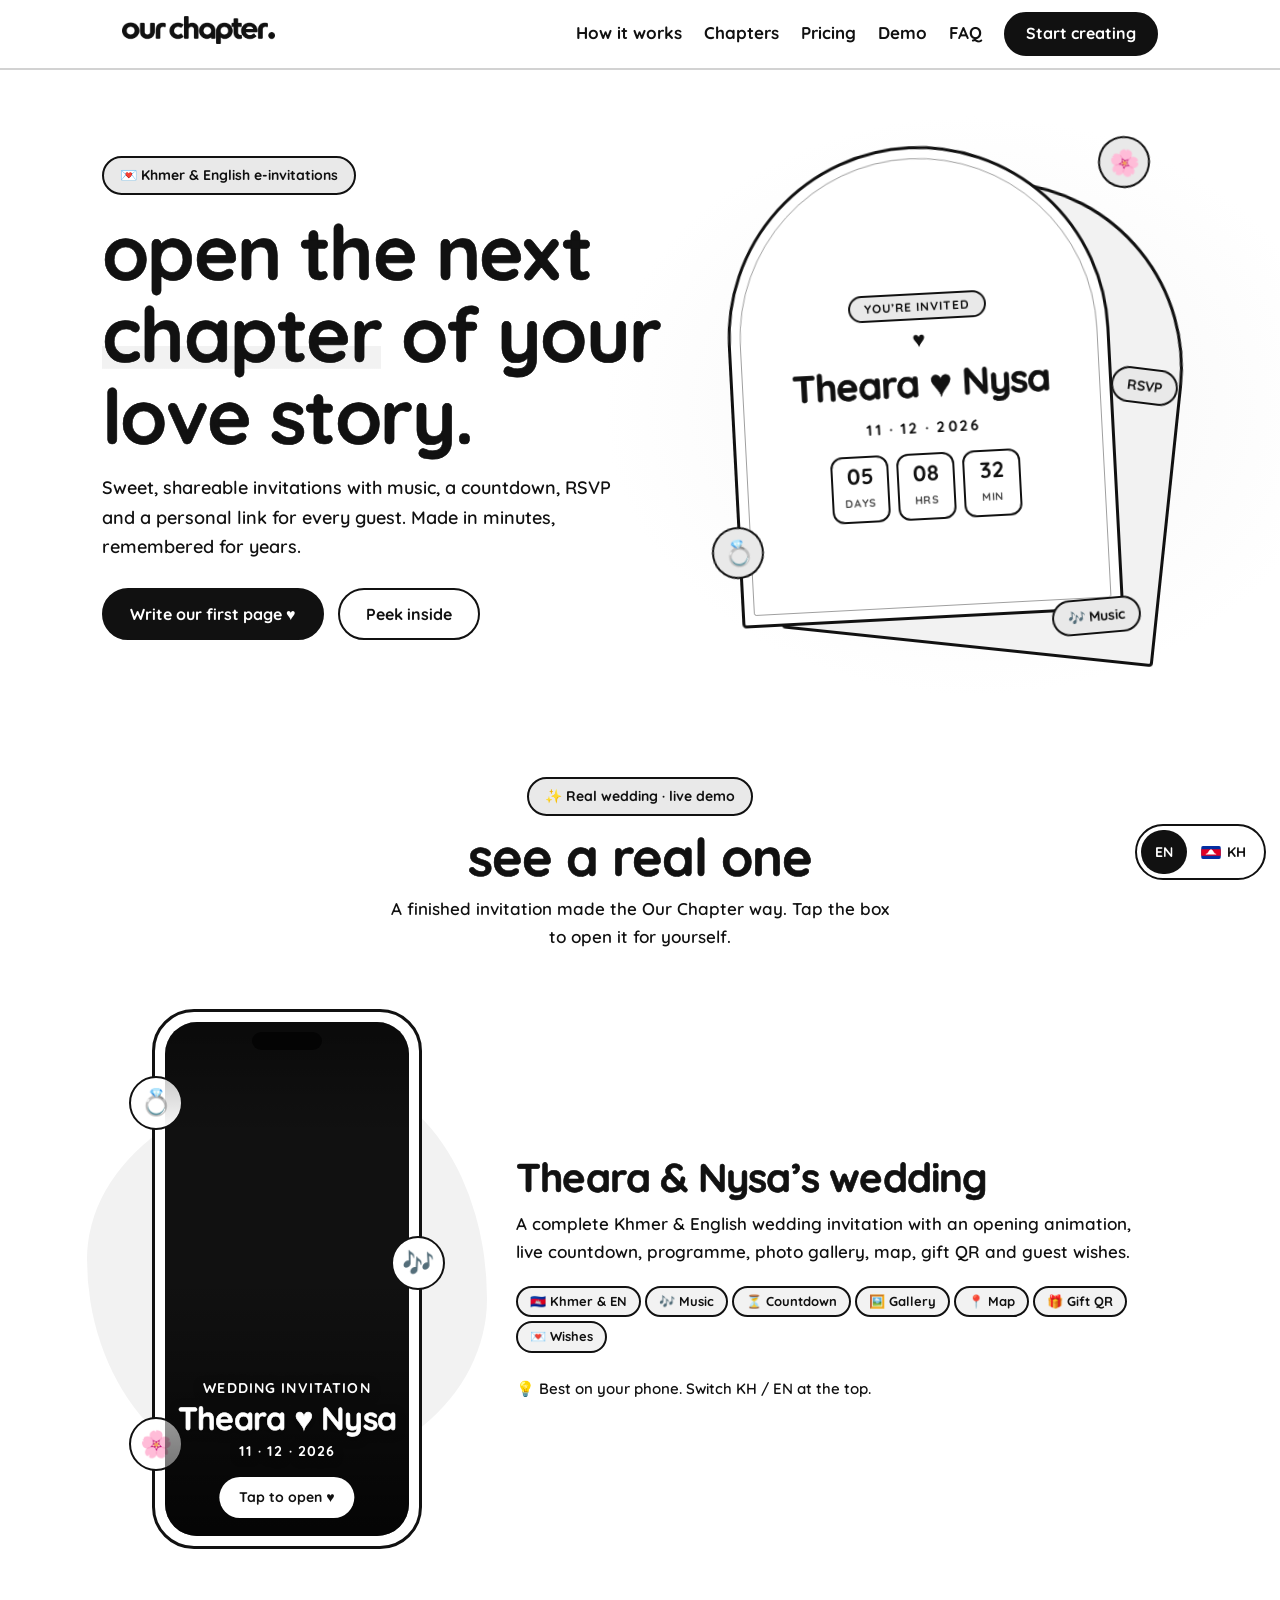
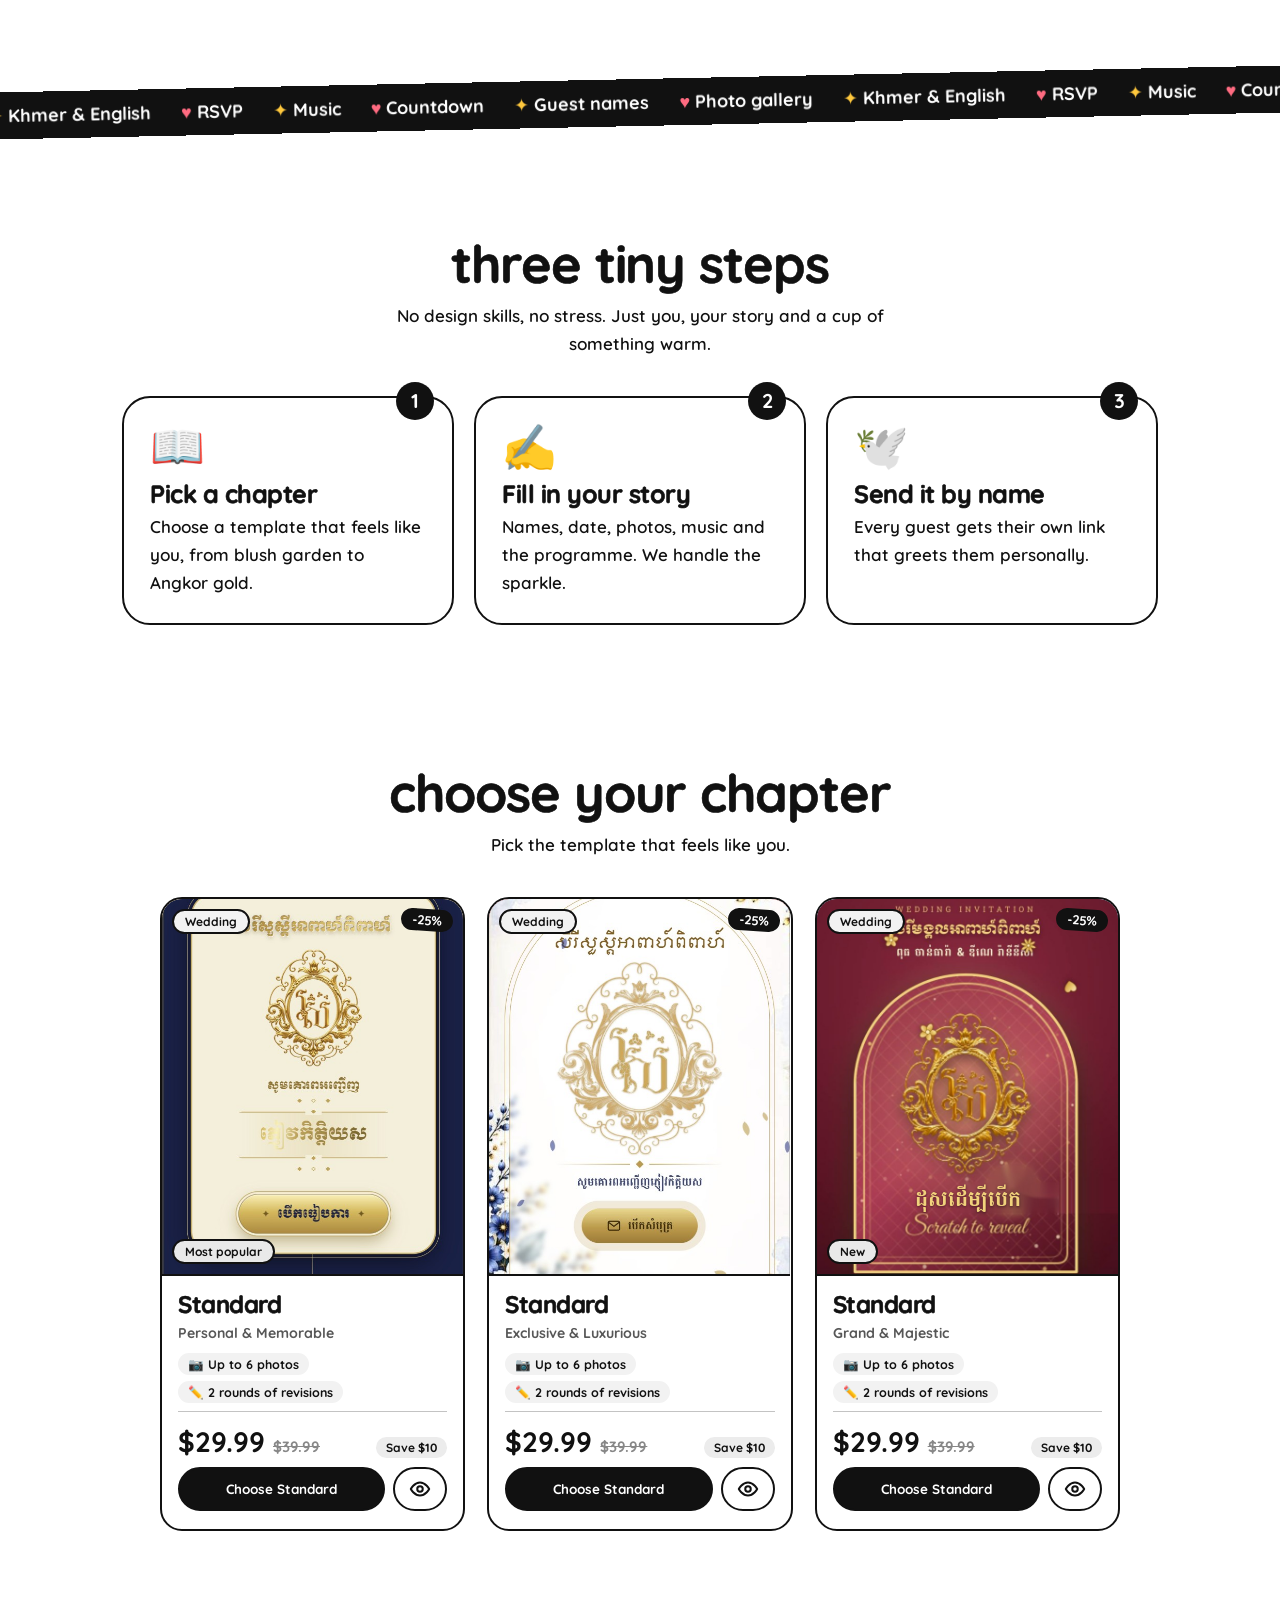
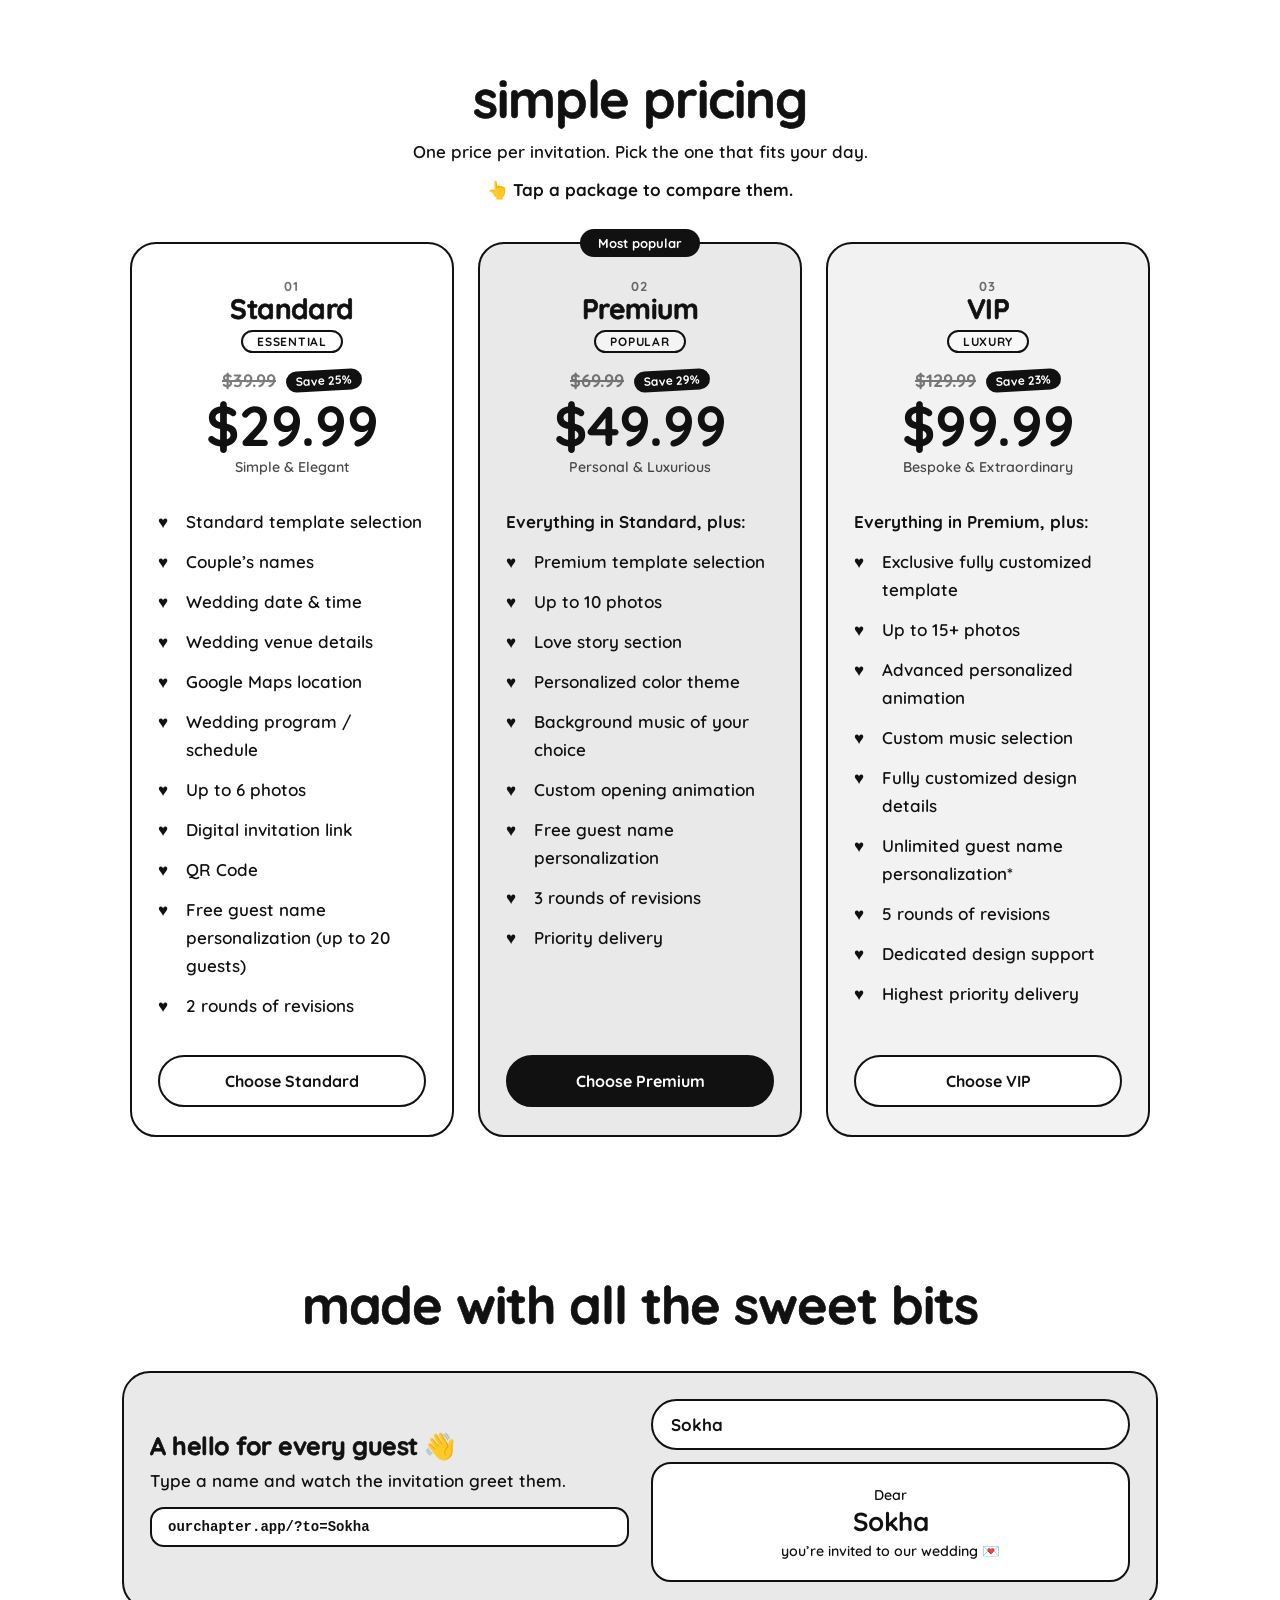
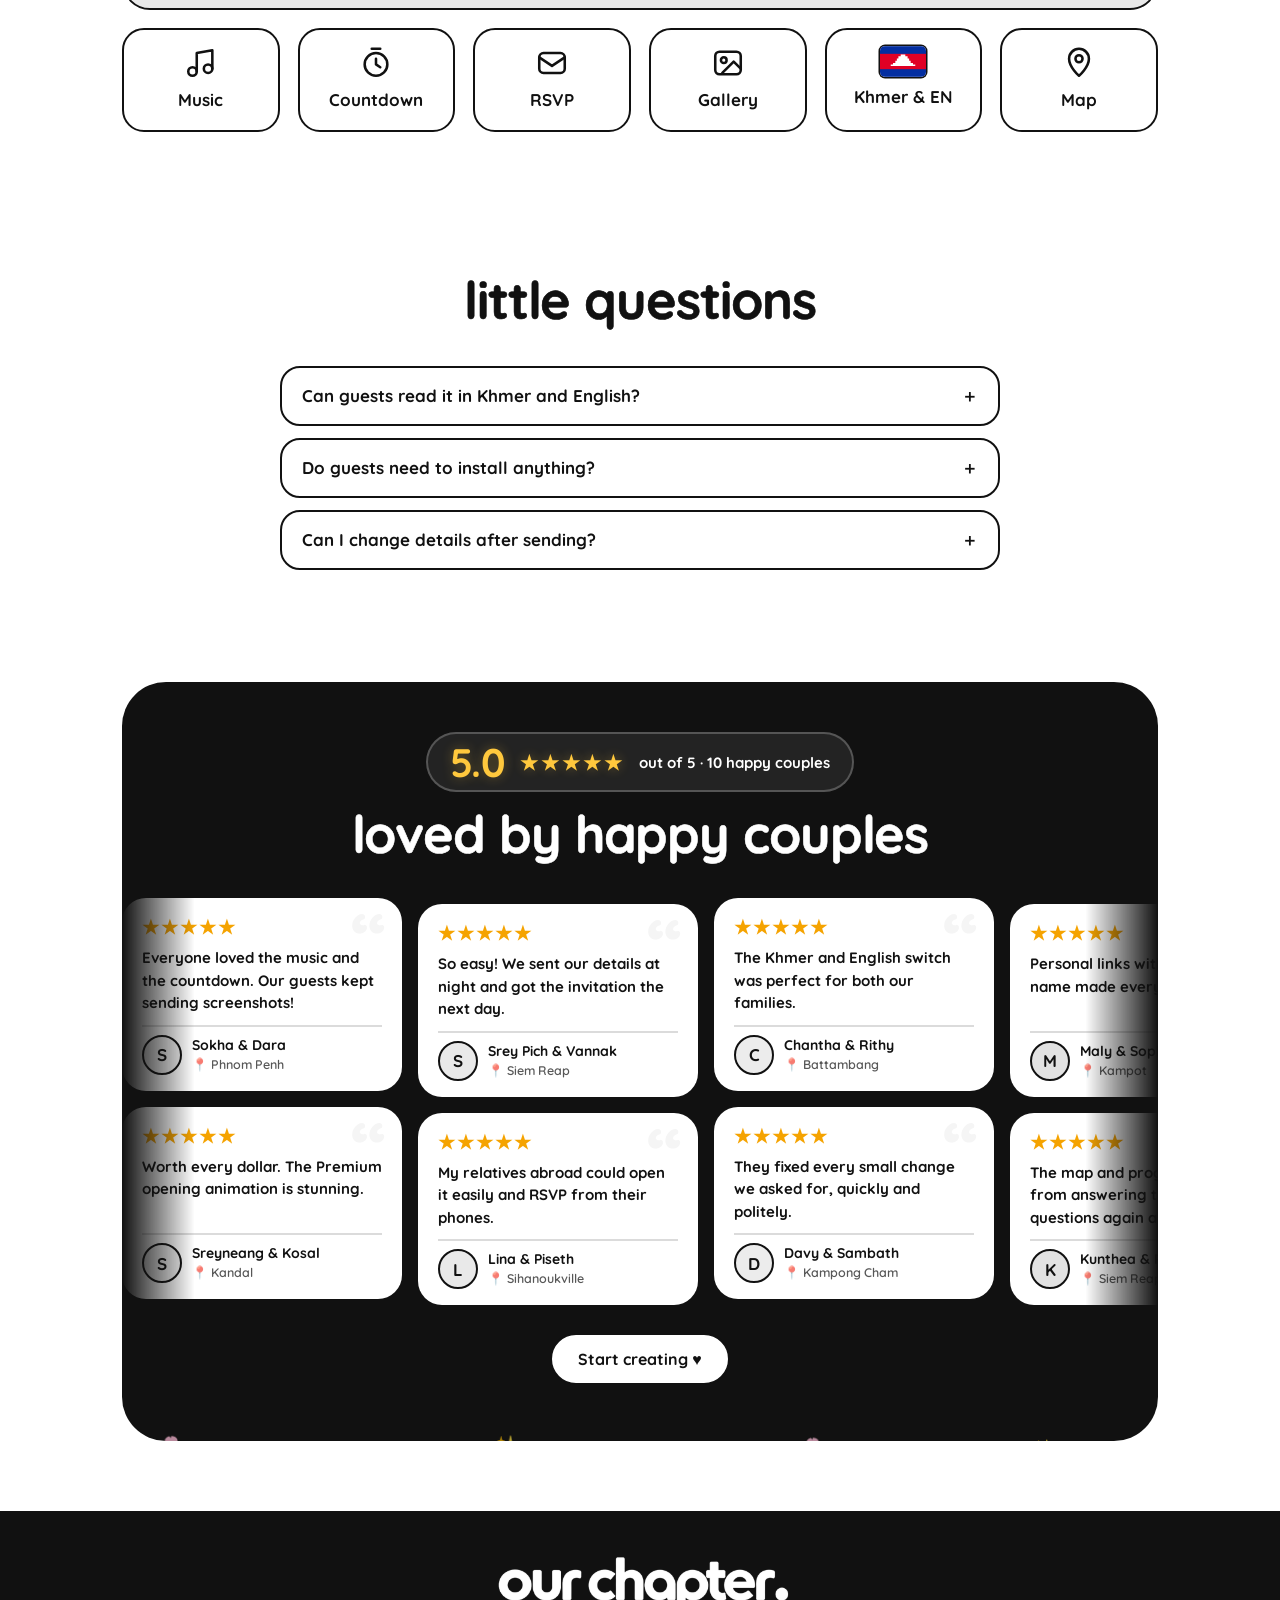
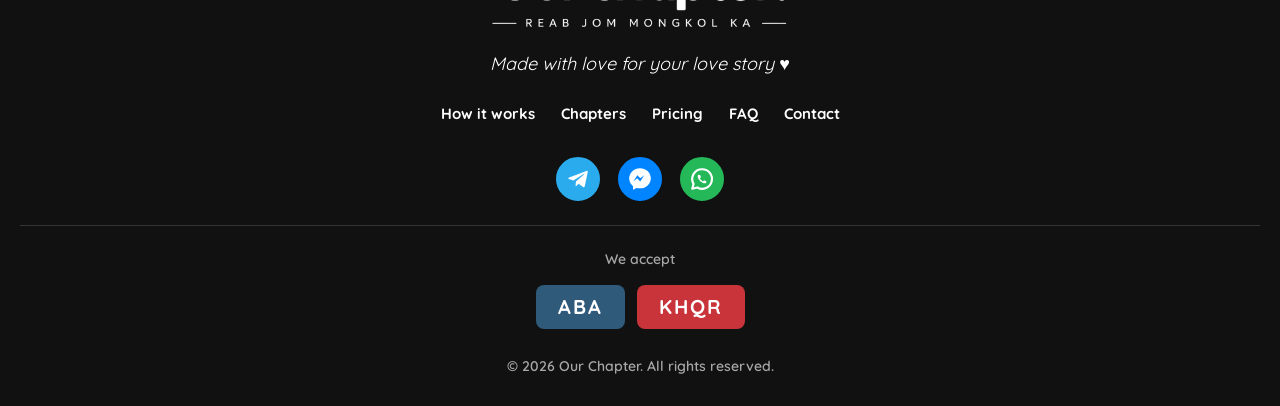
==== commit 302b76eb: "Add files via upload" ====
--- a/index.html
+++ b/index.html
@@ -7,16 +7,13 @@
 
 <meta property="og:url" content="https://our-chapter-site.vercel.app/"><meta property="og:image" content="https://our-chapter-site.vercel.app/og-image.png"><meta property="og:image:width" content="1200"><meta property="og:image:height" content="630"><meta property="og:image:type" content="image/png"><meta property="og:image:alt" content="Our Chapter logo: open the next chapter of your love story">
 <meta name="twitter:card" content="summary_large_image"><meta name="twitter:title" content="Our Chapter · Open the next chapter of your love story"><meta name="twitter:description" content="Cute Khmer &amp; English wedding invitations with music, countdown, RSVP and a personal link for every guest."><meta name="twitter:image" content="https://our-chapter-site.vercel.app/og-image.png">
-<meta name="theme-color" content="#740000"><link rel="preconnect" href="https://fonts.googleapis.com"><link rel="preconnect" href="https://fonts.gstatic.com" crossorigin>
+<meta name="theme-color" content="#ffffff"><link rel="preconnect" href="https://fonts.googleapis.com"><link rel="preconnect" href="https://fonts.gstatic.com" crossorigin>
 <script>document.documentElement.className='js'</script>
-<link href="https://fonts.googleapis.com/css2?family=Abril+Fatface&family=Nunito:wght@600;800&family=Battambang:wght@400;700&family=Moul&family=Moulpali&display=swap" rel="stylesheet">
+<link href="https://fonts.googleapis.com/css2?family=Abril+Fatface&family=Quicksand:wght@500;600;700&family=Battambang:wght@400;700&family=Moul&family=Moulpali&display=swap" rel="stylesheet">
 <link rel="stylesheet" href="css/style.css"><link rel="icon" href="favicon.ico" sizes="any"><link rel="icon" type="image/png" sizes="32x32" href="favicon-32.png"><link rel="icon" type="image/png" sizes="192x192" href="icon-192.png"><link rel="apple-touch-icon" href="apple-touch-icon.png"></head><body>
 
-<!-- ============ OPENING SPLASH SCREEN ============ -->
-<div id="splash"><div class="spb"></div><div class="spc"><img class="slg" alt="Our Chapter"><h2 class="k">សូមស្វាគមន៍</h2><p class="kk">មកកាន់ជំពូកថ្មីនៃរឿងស្នេហារបស់អ្នក</p><p class="sw2">Welcome to Our Chapter</p><p class="sgst" id="sgst" hidden></p></div><div class="spr"><i></i></div><p class="skp">ចុចអ្វីក៏បានដើម្បីរំលង · Tap anywhere to skip</p></div>
-
 <!-- ============ TOP MENU ============ -->
-<nav><div class="wrap"><a class="lg" href="#hero"><img src="images/logo.png" alt="Our Chapter"></a><div id="mp"><a href="#how">How it works</a><a href="#chapters">Chapters</a><a href="#pricing">Pricing</a><a href="#demo">Demo</a><a href="#faq">FAQ</a><a class="btn" href="#start">Start creating</a></div><button type="button" class="lgp" id="lgp" aria-label="Language">KH ខ្មែរ</button><button type="button" class="mb" id="mb" aria-label="Menu" aria-expanded="false" aria-controls="mp"><i></i><i></i><i></i></button></div></nav>
+<nav><div class="wrap"><a class="lg" href="#hero"><img src="images/logo-mark.png" alt="Our Chapter"></a><div id="mp"><a href="#how">How it works</a><a href="#chapters">Chapters</a><a href="#pricing">Pricing</a><a href="#demo">Demo</a><a href="#faq">FAQ</a><a class="btn" href="#start">Start creating</a></div><button type="button" class="lgp" id="lgp" aria-label="Language">KH ខ្មែរ</button><button type="button" class="mb" id="mb" aria-label="Menu" aria-expanded="false" aria-controls="mp"><i></i><i></i><i></i></button></div></nav>
 
 <!-- ============ HERO (top of the page) ============ -->
 <header id="hero"><div class="wrap"><div>
@@ -36,7 +33,7 @@
 <div style="margin:16px 0 24px"><span class="tag">🇰🇭 Khmer &amp; EN</span><span class="tag">🎶 Music</span><span class="tag">⏳ Countdown</span><span class="tag">🖼️ Gallery</span><span class="tag">📍 Map</span><span class="tag">🎁 Gift QR</span><span class="tag">💌 Wishes</span></div>
 <p class="tip">💡 Best on your phone. Switch KH / EN at the top.</p></div></div></div></section>
 
-<div class="mq" aria-hidden="true"><div id="mq"><span>✦ Khmer &amp; English</span><span>♥ RSVP</span><span>✦ Music</span><span>♥ Countdown</span><span>✦ Guest names</span><span>♥ Photo gallery</span></div></div>
+<div class="mq" aria-hidden="true"><div id="mq"><span><b class="ic s">✦</b> Khmer &amp; English</span><span><b class="ic h">♥</b> RSVP</span><span><b class="ic s">✦</b> Music</span><span><b class="ic h">♥</b> Countdown</span><span><b class="ic s">✦</b> Guest names</span><span><b class="ic h">♥</b> Photo gallery</span></div></div>
 
 <!-- ============ HOW IT WORKS ============ -->
 <section id="how"><div class="wrap"><div class="head rv"><h2>Three tiny steps</h2><p>No design skills, no stress. Just you, your story and a cup of something warm.</p></div>
@@ -46,20 +43,20 @@
 
 <!-- ============ CHOOSE YOUR CHAPTER (templates) ============ -->
 <section id="chapters"><div class="wrap"><div class="head rv"><h2>Choose your chapter</h2><p>Pick the template that feels like you.</p></div>
-<div class="tgrid"><article class="tp rv" style="--i:0"><div class="tp-img"><div class="tp-mock m1"><div class="tp-bx"><i class="tp-cr">♥</i><span class="tp-wi">WEDDING INVITATION</span><span class="tp-dv"></span><h4 class="tp-nm">Theara ♥ Nysa</h4></div></div><img class="tp-shot" src="images/thumb-basic.jpg" alt="" loading="lazy" onerror="this.remove()"><span class="tp-wd">Wedding</span><span class="tp-dc">-33%</span></div><div class="tp-body"><h3>Basic</h3><small>Simple &amp; Elegant</small><div class="tp-chips"><span class="tp-chip">📷 Up to 3 photos</span><span class="tp-chip">✏️ 1 round of revisions</span></div><div class="tp-price"><b>$9.99</b><s>$14.99</s><span class="tp-save">Save $5</span></div><div class="tp-btns"><a class="btn" href="#start" data-plan="Basic $9.99">Choose Basic</a><a class="btn o tp-view" href="https://basic-wedding-invitation.vercel.app/" target="_blank" rel="noopener" aria-label="View Basic demo" title="View"><svg viewBox="0 0 24 24" aria-hidden="true" width="22" height="22" fill="none" stroke="currentColor" stroke-width="2.2" stroke-linecap="round" stroke-linejoin="round"><path d="M2 12s3.6-7 10-7 10 7 10 7-3.6 7-10 7S2 12 2 12z"/><circle cx="12" cy="12" r="3"/></svg></a></div></div></article><article class="tp rv" style="--i:1"><div class="tp-img"><div class="tp-mock m2"><div class="tp-bx"><i class="tp-cr">♥</i><span class="tp-wi">WEDDING INVITATION</span><span class="tp-dv"></span><h4 class="tp-nm">Theara ♥ Nysa</h4></div></div><img class="tp-shot" src="images/thumb-standard.jpg" alt="" loading="lazy" onerror="this.remove()"><span class="tp-wd">Wedding</span><span class="tp-dc">-20%</span><span class="tp-pop">Most popular</span></div><div class="tp-body"><h3>Standard</h3><small>Personal &amp; Memorable</small><div class="tp-chips"><span class="tp-chip">📷 Up to 6 photos</span><span class="tp-chip">💌 Love story section</span></div><div class="tp-price"><b>$19.99</b><s>$24.99</s><span class="tp-save">Save $5</span></div><div class="tp-btns"><a class="btn" href="#start" data-plan="Standard $19.99">Choose Standard</a><a class="btn o tp-view" href="https://standard-e-invitation.vercel.app/" target="_blank" rel="noopener" aria-label="View Standard demo" title="View"><svg viewBox="0 0 24 24" aria-hidden="true" width="22" height="22" fill="none" stroke="currentColor" stroke-width="2.2" stroke-linecap="round" stroke-linejoin="round"><path d="M2 12s3.6-7 10-7 10 7 10 7-3.6 7-10 7S2 12 2 12z"/><circle cx="12" cy="12" r="3"/></svg></a></div></div></article><article class="tp rv" style="--i:2"><div class="tp-img"><div class="tp-mock m3"><div class="tp-bx"><i class="tp-cr">♥</i><span class="tp-wi">WEDDING INVITATION</span><span class="tp-dv"></span><h4 class="tp-nm">Theara ♥ Nysa</h4></div></div><img class="tp-shot" src="images/thumb-premium.jpg" alt="" loading="lazy" onerror="this.remove()"><span class="tp-wd">Wedding</span><span class="tp-dc">-25%</span></div><div class="tp-body"><h3>Premium</h3><small>Exclusive &amp; Luxurious</small><div class="tp-chips"><span class="tp-chip">📷 Up to 10 photos</span><span class="tp-chip">🎬 Can input video</span></div><div class="tp-price"><b>$29.99</b><s>$39.99</s><span class="tp-save">Save $10</span></div><div class="tp-btns"><a class="btn" href="#start" data-plan="Premium $29.99">Choose Premium</a><a class="btn o tp-view" href="https://theara-nysa1.netlify.app/" target="_blank" rel="noopener" aria-label="View Premium (Exclusive &amp; Luxurious) demo" title="View"><svg viewBox="0 0 24 24" aria-hidden="true" width="22" height="22" fill="none" stroke="currentColor" stroke-width="2.2" stroke-linecap="round" stroke-linejoin="round"><path d="M2 12s3.6-7 10-7 10 7 10 7-3.6 7-10 7S2 12 2 12z"/><circle cx="12" cy="12" r="3"/></svg></a></div></div></article><article class="tp rv" style="--i:3"><div class="tp-img"><div class="tp-mock m4"><div class="tp-bx"><i class="tp-cr">♥</i><span class="tp-wi">WEDDING INVITATION</span><span class="tp-dv"></span><h4 class="tp-nm">Theara ♥ Nysa</h4></div></div><img class="tp-shot" src="images/thumb-royal.jpg" alt="" loading="lazy" onerror="this.remove()"><span class="tp-sc" aria-hidden="true">ដុសដើម្បីបើក</span><span class="tp-wd">Wedding</span><span class="tp-dc">-25%</span><span class="tp-pop">New</span></div><div class="tp-body"><h3>Premium</h3><small>Grand &amp; Majestic</small><div class="tp-chips"><span class="tp-chip">📷 Up to 10 photos</span><span class="tp-chip">🎬 Can input video</span></div><div class="tp-price"><b>$29.99</b><s>$39.99</s><span class="tp-save">Save $10</span></div><div class="tp-btns"><a class="btn" href="#start" data-plan="Premium $29.99" data-tpl="Grand &amp; Majestic">Choose Premium</a><a class="btn o tp-view" href="https://premium2-eight.vercel.app/" target="_blank" rel="noopener" aria-label="View Premium (Grand &amp; Majestic) demo" title="View"><svg viewBox="0 0 24 24" aria-hidden="true" width="22" height="22" fill="none" stroke="currentColor" stroke-width="2.2" stroke-linecap="round" stroke-linejoin="round"><path d="M2 12s3.6-7 10-7 10 7 10 7-3.6 7-10 7S2 12 2 12z"/><circle cx="12" cy="12" r="3"/></svg></a></div></div></article></div></div></section>
+<div class="tgrid"><article class="tp rv" style="--i:0"><div class="tp-img"><div class="tp-mock m2"><div class="tp-bx"><i class="tp-cr">♥</i><span class="tp-wi">WEDDING INVITATION</span><span class="tp-dv"></span><h4 class="tp-nm">Theara ♥ Nysa</h4></div></div><img class="tp-shot" src="images/thumb-standard.jpg" alt="" loading="lazy" onerror="this.remove()"><span class="tp-wd">Wedding</span><span class="tp-dc">-25%</span><span class="tp-pop">Most popular</span></div><div class="tp-body"><h3>Standard</h3><small>Personal &amp; Memorable</small><div class="tp-chips"><span class="tp-chip">📷 Up to 6 photos</span><span class="tp-chip">✏️ 2 rounds of revisions</span></div><div class="tp-price"><b>$29.99</b><s>$39.99</s><span class="tp-save">Save $10</span></div><div class="tp-btns"><a class="btn" href="#start" data-plan="Standard $29.99" data-tpl="Personal &amp; Memorable">Choose Standard</a><a class="btn o tp-view" href="https://standard-e-invitation.vercel.app/" target="_blank" rel="noopener" aria-label="View Standard (Personal &amp; Memorable) demo" title="View"><svg viewBox="0 0 24 24" aria-hidden="true" width="22" height="22" fill="none" stroke="currentColor" stroke-width="2.2" stroke-linecap="round" stroke-linejoin="round"><path d="M2 12s3.6-7 10-7 10 7 10 7-3.6 7-10 7S2 12 2 12z"/><circle cx="12" cy="12" r="3"/></svg></a></div></div></article><article class="tp rv" style="--i:1"><div class="tp-img"><div class="tp-mock m3"><div class="tp-bx"><i class="tp-cr">♥</i><span class="tp-wi">WEDDING INVITATION</span><span class="tp-dv"></span><h4 class="tp-nm">Theara ♥ Nysa</h4></div></div><img class="tp-shot" src="images/thumb-premium.jpg" alt="" loading="lazy" onerror="this.remove()"><span class="tp-wd">Wedding</span><span class="tp-dc">-25%</span></div><div class="tp-body"><h3>Standard</h3><small>Exclusive &amp; Luxurious</small><div class="tp-chips"><span class="tp-chip">📷 Up to 6 photos</span><span class="tp-chip">✏️ 2 rounds of revisions</span></div><div class="tp-price"><b>$29.99</b><s>$39.99</s><span class="tp-save">Save $10</span></div><div class="tp-btns"><a class="btn" href="#start" data-plan="Standard $29.99" data-tpl="Exclusive &amp; Luxurious">Choose Standard</a><a class="btn o tp-view" href="https://theara-nysa1.netlify.app/" target="_blank" rel="noopener" aria-label="View Standard (Exclusive &amp; Luxurious) demo" title="View"><svg viewBox="0 0 24 24" aria-hidden="true" width="22" height="22" fill="none" stroke="currentColor" stroke-width="2.2" stroke-linecap="round" stroke-linejoin="round"><path d="M2 12s3.6-7 10-7 10 7 10 7-3.6 7-10 7S2 12 2 12z"/><circle cx="12" cy="12" r="3"/></svg></a></div></div></article><article class="tp rv" style="--i:2"><div class="tp-img"><div class="tp-mock m4"><div class="tp-bx"><i class="tp-cr">♥</i><span class="tp-wi">WEDDING INVITATION</span><span class="tp-dv"></span><h4 class="tp-nm">Theara ♥ Nysa</h4></div></div><img class="tp-shot" src="images/thumb-royal.jpg" alt="" loading="lazy" onerror="this.remove()"><span class="tp-sc" aria-hidden="true">ដុសដើម្បីបើក</span><span class="tp-wd">Wedding</span><span class="tp-dc">-25%</span><span class="tp-pop">New</span></div><div class="tp-body"><h3>Standard</h3><small>Grand &amp; Majestic</small><div class="tp-chips"><span class="tp-chip">📷 Up to 6 photos</span><span class="tp-chip">✏️ 2 rounds of revisions</span></div><div class="tp-price"><b>$29.99</b><s>$39.99</s><span class="tp-save">Save $10</span></div><div class="tp-btns"><a class="btn" href="#start" data-plan="Standard $29.99" data-tpl="Grand &amp; Majestic">Choose Standard</a><a class="btn o tp-view" href="https://premium2-eight.vercel.app/" target="_blank" rel="noopener" aria-label="View Standard (Grand &amp; Majestic) demo" title="View"><svg viewBox="0 0 24 24" aria-hidden="true" width="22" height="22" fill="none" stroke="currentColor" stroke-width="2.2" stroke-linecap="round" stroke-linejoin="round"><path d="M2 12s3.6-7 10-7 10 7 10 7-3.6 7-10 7S2 12 2 12z"/><circle cx="12" cy="12" r="3"/></svg></a></div></div></article></div></div></section>
 
 <!-- ============ PRICING (edit prices and list items here) ============ -->
 <section id="pricing"><div class="wrap"><div class="head rv"><h2>Simple pricing</h2><p>One price per invitation. Pick the one that fits your day.</p><p class="cmp-hint">👆 Tap a package to compare them.</p></div>
 <div class="plans">
-<div class="plan rv" style="--i:0"><div class="no">01</div><h3>Basic</h3><em class="tg">Essential</em><div class="was"><s>$14.99</s><span class="sv">Save 33%</span></div><div class="pr">$9.99</div><small>Simple &amp; Elegant</small>
-<ul><li>Basic template selection</li><li>Couple’s names</li><li>Wedding date &amp; time</li><li>Wedding venue details</li><li>Google Maps location</li><li>Wedding program / schedule</li><li>Up to 3 photos</li><li>Digital invitation link</li><li>QR Code</li><li>1 round of revisions</li></ul>
-<a class="btn o" href="#start" data-plan="Basic $9.99">Choose Basic</a></div>
-<div class="plan ft rv" style="--i:1"><span class="rb">Most popular</span><div class="no">02</div><h3>Standard</h3><em class="tg">Popular</em><div class="was"><s>$24.99</s><span class="sv">Save 20%</span></div><div class="pr">$19.99</div><small>Personal &amp; Memorable</small>
-<ul><li class="lead">Everything in Basic, plus:</li><li>Premium template selection</li><li>Couple’s names</li><li>Wedding date &amp; time</li><li>Wedding venue details</li><li>Google Maps location</li><li>Wedding program / schedule</li><li>Up to 6 photos</li><li>Love story section</li><li>Personalized color theme</li><li>2 rounds of revisions</li></ul>
-<a class="btn" href="#start" data-plan="Standard $19.99">Choose Standard</a></div>
-<div class="plan vip rv" style="--i:2"><div class="no">03</div><h3>Premium</h3><em class="tg">Luxury</em><div class="was"><s>$39.99</s><span class="sv">Save 25%</span></div><div class="pr">$29.99</div><small>Exclusive &amp; Luxurious</small>
-<ul><li class="lead">Everything in Standard, plus:</li><li>Exclusive premium template selection</li><li>Royal template selection</li><li>Couple’s names</li><li>Wedding date &amp; time</li><li>Wedding venue details</li><li>Google Maps location</li><li>Wedding program / schedule</li><li>Up to 10 photos</li><li>Background music of your choice</li><li>Custom opening animation</li><li>Personalized design details</li><li>3 rounds of revisions</li><li>Priority delivery</li><li>Can input video</li></ul>
-<a class="btn o" href="#start" data-plan="Premium $29.99">Choose Premium</a></div>
+<div class="plan rv" style="--i:0"><div class="no">01</div><h3>Standard</h3><em class="tg">Essential</em><div class="was"><s>$39.99</s><span class="sv">Save 25%</span></div><div class="pr">$29.99</div><small>Simple &amp; Elegant</small>
+<ul><li>Standard template selection</li><li>Couple’s names</li><li>Wedding date &amp; time</li><li>Wedding venue details</li><li>Google Maps location</li><li>Wedding program / schedule</li><li>Up to 6 photos</li><li>Digital invitation link</li><li>QR Code</li><li>Free guest name personalization (up to 20 guests)</li><li>2 rounds of revisions</li></ul>
+<a class="btn o" href="#start" data-plan="Standard $29.99">Choose Standard</a></div>
+<div class="plan ft rv" style="--i:1"><span class="rb">Most popular</span><div class="no">02</div><h3>Premium</h3><em class="tg">Popular</em><div class="was"><s>$69.99</s><span class="sv">Save 29%</span></div><div class="pr">$49.99</div><small>Personal &amp; Luxurious</small>
+<ul><li class="lead">Everything in Standard, plus:</li><li>Premium template selection</li><li>Up to 10 photos</li><li>Love story section</li><li>Personalized color theme</li><li>Background music of your choice</li><li>Custom opening animation</li><li>Free guest name personalization</li><li>3 rounds of revisions</li><li>Priority delivery</li></ul>
+<a class="btn" href="#start" data-plan="Premium $49.99">Choose Premium</a></div>
+<div class="plan vip rv" style="--i:2"><div class="no">03</div><h3>VIP</h3><em class="tg">Luxury</em><div class="was"><s>$129.99</s><span class="sv">Save 23%</span></div><div class="pr">$99.99</div><small>Bespoke &amp; Extraordinary</small>
+<ul><li class="lead">Everything in Premium, plus:</li><li>Exclusive fully customized template</li><li>Up to 15+ photos</li><li>Advanced personalized animation</li><li>Custom music selection</li><li>Fully customized design details</li><li>Unlimited guest name personalization*</li><li>5 rounds of revisions</li><li>Dedicated design support</li><li>Highest priority delivery</li></ul>
+<a class="btn o" href="#start" data-plan="VIP $99.99">Choose VIP</a></div>
 </div></div></section>
 
 <section><div class="wrap"><div class="head rv"><h2>Made with all the sweet bits</h2></div>
@@ -78,8 +75,8 @@
 <div id="md" hidden role="dialog" aria-modal="true" aria-labelledby="mh"><form class="mc" id="mf" autocomplete="off"><button type="button" class="mx" aria-label="Close">✕</button><span class="bx">💌</span><h3 id="mh">Let’s write your first page</h3><p style="text-align:center;font-size:15px;margin-top:4px">Tell us a little, then send it to us in one tap.</p>
 <label>Your names *<input name="nm" placeholder="e.g. Theara &amp; Nysa" maxlength="60"></label>
 <div class="two"><label>Wedding date *<input type="date" name="dt"></label><label>Language<select name="ln"><option>Khmer &amp; English</option><option>Khmer</option><option>English</option></select></label></div>
-<label>Package<select name="pk"><option value="Basic $9.99">Basic · $9.99</option><option value="Standard $19.99" selected>Standard · $19.99</option><option value="Premium $29.99">Premium · $29.99</option></select></label>
-<label>Template<select name="tp"><option value="Simple &amp; Elegant">Simple &amp; Elegant</option><option value="Personal &amp; Memorable">Personal &amp; Memorable</option><option value="Exclusive &amp; Luxurious">Exclusive &amp; Luxurious</option><option value="Grand &amp; Majestic">Grand &amp; Majestic</option></select></label>
+<label>Package<select name="pk"><option value="Standard $29.99">Standard · $29.99</option><option value="Premium $49.99" selected>Premium · $49.99</option><option value="VIP $99.99">VIP · $99.99</option></select></label>
+<label>Template<select name="tp"><option value="Personal &amp; Memorable">Personal &amp; Memorable</option><option value="Exclusive &amp; Luxurious">Exclusive &amp; Luxurious</option><option value="Grand &amp; Majestic">Grand &amp; Majestic</option><option value="Bespoke &amp; Extraordinary">Bespoke &amp; Extraordinary</option></select></label>
 <label>Phone or Telegram *<input name="ct" placeholder="So we can reply to you" maxlength="60"></label>
 <label>Anything else?<textarea name="nt" rows="2" maxlength="300" placeholder="Music, colours, ideas…"></textarea></label>
 <div class="snd"><a id="btg" target="_blank" rel="noopener" style="background:#2aabee"><svg class="ic" viewBox="0 0 24 24" aria-hidden="true"><path fill="#fff" d="M9.78 18.65l.28-4.23 7.68-6.92c.34-.31-.07-.46-.52-.19L7.74 13.3 3.64 12c-.88-.25-.89-.86.2-1.3l15.97-6.16c.73-.33 1.43.18 1.15 1.3l-2.72 12.81c-.19.91-.74 1.13-1.5.71L12.6 16.3l-1.99 1.93c-.23.23-.42.42-.83.42z"/></svg>Send on Telegram</a><a id="bfb" target="_blank" rel="noopener" style="background:#0084ff"><svg class="ic" viewBox="0 0 24 24" aria-hidden="true"><path fill="#fff" d="M12 2C6.5 2 2 6.2 2 11.4c0 2.9 1.4 5.5 3.6 7.2V22l3.3-1.8c.9.2 1.9.4 3.1.4 5.5 0 10-4.2 10-9.4S17.500 2 12 2z"/><path fill="#0084ff" d="M5.800 14.200l3.700-5.700 2.800 2.900 3.600-2.900-3.700 5.700-2.800-2.900z"/></svg>Send on Messenger</a><a id="bwa" target="_blank" rel="noopener" style="background:#25b858"><svg class="ic" viewBox="0 0 24 24" aria-hidden="true"><path d="M12 3a9 9 0 0 0-7.800 13.500L3 21l4.700-1.200A9 9 0 1 0 12 3z" fill="none" stroke="#fff" stroke-width="2" stroke-linejoin="round"/><path fill="#fff" d="M9 8c-.5 0-1 .6-1 1.400 0 2.800 3.400 6.300 6.600 6.600.8 0 1.400-.5 1.400-1l-.1-.9-2-.9-1 1c-1.200-.5-2.300-1.600-2.800-2.800l1-1-.9-2z"/></svg>Send on WhatsApp</a></div>
@@ -94,9 +91,31 @@
 <a href="#faq"><svg viewBox="0 0 24 24" aria-hidden="true"><circle cx="12" cy="12" r="9"/><path d="M9.500 9.500a2.500 2.500 0 1 1 3.500 2.300c-.7.400-1 .9-1 1.700M12 17h.01"/></svg>FAQ</a></div>
 
 <!-- ============ FOOTER ============ -->
-<footer><a class="flogo" href="#hero"><img src="images/logo.png" alt="Our Chapter"></a><p class="ftag">Made with love for your love story ♥</p><div class="fl"><a href="#how">How it works</a><a href="#chapters">Chapters</a><a href="#pricing">Pricing</a><a href="#faq">FAQ</a><a href="#start">Contact</a></div><div class="soc"><a href="https://t.me/rnynysa" target="_blank" rel="noopener" aria-label="Telegram" style="background:#2aabee"><svg viewBox="0 0 24 24"><path fill="#fff" d="M9.78 18.65l.28-4.23 7.68-6.92c.34-.31-.07-.46-.52-.19L7.74 13.3 3.64 12c-.88-.25-.89-.86.2-1.3l15.97-6.16c.73-.33 1.43.18 1.15 1.3l-2.72 12.81c-.19.91-.74 1.13-1.5.71L12.6 16.3l-1.99 1.93c-.23.23-.42.42-.83.42z"/></svg></a><a href="https://www.messenger.com/t/100033183801374" target="_blank" rel="noopener" aria-label="Messenger" style="background:#0084ff"><svg viewBox="0 0 24 24"><path fill="#fff" d="M12 2C6.5 2 2 6.2 2 11.4c0 2.9 1.4 5.5 3.6 7.2V22l3.3-1.8c.9.2 1.9.4 3.1.4 5.5 0 10-4.2 10-9.4S17.5 2 12 2z"/><path fill="#0084ff" d="M5.8 14.2l3.7-5.7 2.8 2.9 3.6-2.9-3.7 5.7-2.8-2.9z"/></svg></a><a href="https://wa.me/85570562600" target="_blank" rel="noopener" aria-label="WhatsApp" style="background:#25b858"><svg viewBox="0 0 24 24"><path d="M12 3a9 9 0 0 0-7.8 13.5L3 21l4.7-1.2A9 9 0 1 0 12 3z" fill="none" stroke="#fff" stroke-width="2" stroke-linejoin="round"/><path fill="#fff" d="M9 8c-.5 0-1 .6-1 1.4 0 2.8 3.4 6.3 6.6 6.6.8 0 1.4-.5 1.4-1l-.1-.9-2-.9-1 1c-1.2-.5-2.3-1.6-2.8-2.8l1-1-.9-2z"/></svg></a></div><div class="fpay"><p>We accept</p><span>ABA</span><span>KHQR</span></div><p class="fcp">© 2026 Our Chapter. All rights reserved.</p></footer>
+<footer><a class="flogo" href="#hero"><img src="images/logo-white.png" alt="Our Chapter · Reab Jom Mongkol Ka"></a><p class="ftag">Made with love for your love story ♥</p><div class="fl"><a href="#how">How it works</a><a href="#chapters">Chapters</a><a href="#pricing">Pricing</a><a href="#faq">FAQ</a><a href="#start">Contact</a></div><div class="soc"><a href="https://t.me/rnynysa" target="_blank" rel="noopener" aria-label="Telegram" style="background:#2aabee"><svg viewBox="0 0 24 24"><path fill="#fff" d="M9.78 18.65l.28-4.23 7.68-6.92c.34-.31-.07-.46-.52-.19L7.74 13.3 3.64 12c-.88-.25-.89-.86.2-1.3l15.97-6.16c.73-.33 1.43.18 1.15 1.3l-2.72 12.81c-.19.91-.74 1.13-1.5.71L12.6 16.3l-1.99 1.93c-.23.23-.42.42-.83.42z"/></svg></a><a href="https://www.messenger.com/t/100033183801374" target="_blank" rel="noopener" aria-label="Messenger" style="background:#0084ff"><svg viewBox="0 0 24 24"><path fill="#fff" d="M12 2C6.5 2 2 6.2 2 11.4c0 2.9 1.4 5.5 3.6 7.2V22l3.3-1.8c.9.2 1.9.4 3.1.4 5.5 0 10-4.2 10-9.4S17.5 2 12 2z"/><path fill="#0084ff" d="M5.8 14.2l3.7-5.7 2.8 2.9 3.6-2.9-3.7 5.7-2.8-2.9z"/></svg></a><a href="https://wa.me/85570562600" target="_blank" rel="noopener" aria-label="WhatsApp" style="background:#25b858"><svg viewBox="0 0 24 24"><path d="M12 3a9 9 0 0 0-7.8 13.5L3 21l4.7-1.2A9 9 0 1 0 12 3z" fill="none" stroke="#fff" stroke-width="2" stroke-linejoin="round"/><path fill="#fff" d="M9 8c-.5 0-1 .6-1 1.4 0 2.8 3.4 6.3 6.6 6.6.8 0 1.4-.5 1.4-1l-.1-.9-2-.9-1 1c-1.2-.5-2.3-1.6-2.8-2.8l1-1-.9-2z"/></svg></a></div><div class="fpay"><p>We accept</p><span>ABA</span><span>KHQR</span></div><p class="fcp">© 2026 Our Chapter. All rights reserved.</p></footer>
 
-<div id="cmp" class="cmp" hidden role="dialog" aria-modal="true"><div class="cmp-top"><button type="button" class="cmp-back">← Back</button><h2>Compare packages</h2></div><div class="cmp-wrap"><p class="cmp-rec">⭐ We recommend Premium for the most beautiful invitation.</p><table class="cmp-t"><thead><tr><th></th><th class="cmp-col"><h3>Basic</h3><b>$9.99</b></th><th class="cmp-col"><h3>Standard</h3><b>$19.99</b></th><th class="cmp-col cmp-hl"><span class="rb2">Recommended</span><h3>Premium</h3><b>$29.99</b></th></tr></thead><tbody><tr><th scope="row">Template</th><td class="cmp-v">Basic</td><td class="cmp-v">Premium</td><td class="cmp-hl cmp-v">Exclusive + Royal</td></tr><tr><th scope="row">Photos</th><td class="cmp-v">3</td><td class="cmp-v">6</td><td class="cmp-hl cmp-v">10</td></tr><tr><th scope="row">Couple’s names</th><td class="cmp-y">✓</td><td class="cmp-y">✓</td><td class="cmp-hl cmp-y">✓</td></tr><tr><th scope="row">Wedding date &amp; time</th><td class="cmp-y">✓</td><td class="cmp-y">✓</td><td class="cmp-hl cmp-y">✓</td></tr><tr><th scope="row">Wedding venue details</th><td class="cmp-y">✓</td><td class="cmp-y">✓</td><td class="cmp-hl cmp-y">✓</td></tr><tr><th scope="row">Google Maps location</th><td class="cmp-y">✓</td><td class="cmp-y">✓</td><td class="cmp-hl cmp-y">✓</td></tr><tr><th scope="row">Wedding program / schedule</th><td class="cmp-y">✓</td><td class="cmp-y">✓</td><td class="cmp-hl cmp-y">✓</td></tr><tr><th scope="row">Digital invitation link</th><td class="cmp-y">✓</td><td class="cmp-y">✓</td><td class="cmp-hl cmp-y">✓</td></tr><tr><th scope="row">QR Code</th><td class="cmp-y">✓</td><td class="cmp-y">✓</td><td class="cmp-hl cmp-y">✓</td></tr><tr><th scope="row">Love story section</th><td class="cmp-n">–</td><td class="cmp-y">✓</td><td class="cmp-hl cmp-y">✓</td></tr><tr><th scope="row">Personalized color theme</th><td class="cmp-n">–</td><td class="cmp-y">✓</td><td class="cmp-hl cmp-y">✓</td></tr><tr><th scope="row">Background music of your choice</th><td class="cmp-n">–</td><td class="cmp-n">–</td><td class="cmp-hl cmp-y">✓</td></tr><tr><th scope="row">Custom opening animation</th><td class="cmp-n">–</td><td class="cmp-n">–</td><td class="cmp-hl cmp-y">✓</td></tr><tr><th scope="row">Personalized design details</th><td class="cmp-n">–</td><td class="cmp-n">–</td><td class="cmp-hl cmp-y">✓</td></tr><tr><th scope="row">Can input video</th><td class="cmp-n">–</td><td class="cmp-n">–</td><td class="cmp-hl cmp-y">✓</td></tr><tr><th scope="row">Priority delivery</th><td class="cmp-n">–</td><td class="cmp-n">–</td><td class="cmp-hl cmp-y">✓</td></tr><tr><th scope="row">Revisions</th><td class="cmp-v">1</td><td class="cmp-v">2</td><td class="cmp-hl cmp-v">3</td></tr></tbody><tfoot><tr><th></th><td class=""><a class="btn o" href="#start" data-plan="Basic $9.99">Choose Basic</a></td><td class=""><a class="btn o" href="#start" data-plan="Standard $19.99">Choose Standard</a></td><td class="cmp-hl"><a class="btn" href="#start" data-plan="Premium $29.99">Choose Premium</a></td></tr></tfoot></table></div></div>
+<div id="cmp" class="cmp" hidden role="dialog" aria-modal="true"><div class="cmp-top"><button type="button" class="cmp-back">← Back</button><h2>Compare packages</h2></div><div class="cmp-wrap"><p class="cmp-rec">⭐ We recommend Premium for the most beautiful invitation.</p><table class="cmp-t"><thead>
+<tr><th></th><th class="cmp-col"><h3>Standard</h3><b>$29.99</b></th><th class="cmp-col cmp-hl"><span class="rb2">Recommended</span><h3>Premium</h3><b>$49.99</b></th><th class="cmp-col"><h3>VIP</h3><b>$99.99</b></th></tr></thead><tbody>
+<tr><th scope="row">Template</th><td class="cmp-v">Standard</td><td class="cmp-hl cmp-v">Premium</td><td class="cmp-v">Fully customized</td></tr>
+<tr><th scope="row">Photos</th><td class="cmp-v">6</td><td class="cmp-hl cmp-v">10</td><td class="cmp-v">15+</td></tr>
+<tr><th scope="row">Couple’s names</th><td class="cmp-y">✓</td><td class="cmp-hl cmp-y">✓</td><td class="cmp-y">✓</td></tr>
+<tr><th scope="row">Wedding date &amp; time</th><td class="cmp-y">✓</td><td class="cmp-hl cmp-y">✓</td><td class="cmp-y">✓</td></tr>
+<tr><th scope="row">Wedding venue details</th><td class="cmp-y">✓</td><td class="cmp-hl cmp-y">✓</td><td class="cmp-y">✓</td></tr>
+<tr><th scope="row">Google Maps location</th><td class="cmp-y">✓</td><td class="cmp-hl cmp-y">✓</td><td class="cmp-y">✓</td></tr>
+<tr><th scope="row">Wedding program / schedule</th><td class="cmp-y">✓</td><td class="cmp-hl cmp-y">✓</td><td class="cmp-y">✓</td></tr>
+<tr><th scope="row">Digital invitation link</th><td class="cmp-y">✓</td><td class="cmp-hl cmp-y">✓</td><td class="cmp-y">✓</td></tr>
+<tr><th scope="row">QR Code</th><td class="cmp-y">✓</td><td class="cmp-hl cmp-y">✓</td><td class="cmp-y">✓</td></tr>
+<tr><th scope="row">Guest name personalization</th><td class="cmp-v">Up to 20 guests</td><td class="cmp-hl cmp-v">Free</td><td class="cmp-v">Unlimited*</td></tr>
+<tr><th scope="row">Love story section</th><td class="cmp-n">–</td><td class="cmp-hl cmp-y">✓</td><td class="cmp-y">✓</td></tr>
+<tr><th scope="row">Personalized color theme</th><td class="cmp-n">–</td><td class="cmp-hl cmp-y">✓</td><td class="cmp-y">✓</td></tr>
+<tr><th scope="row">Background music of your choice</th><td class="cmp-n">–</td><td class="cmp-hl cmp-y">✓</td><td class="cmp-y">✓</td></tr>
+<tr><th scope="row">Custom opening animation</th><td class="cmp-n">–</td><td class="cmp-hl cmp-y">✓</td><td class="cmp-y">✓</td></tr>
+<tr><th scope="row">Custom music selection</th><td class="cmp-n">–</td><td class="cmp-hl cmp-n">–</td><td class="cmp-y">✓</td></tr>
+<tr><th scope="row">Advanced personalized animation</th><td class="cmp-n">–</td><td class="cmp-hl cmp-n">–</td><td class="cmp-y">✓</td></tr>
+<tr><th scope="row">Fully customized design details</th><td class="cmp-n">–</td><td class="cmp-hl cmp-n">–</td><td class="cmp-y">✓</td></tr>
+<tr><th scope="row">Dedicated design support</th><td class="cmp-n">–</td><td class="cmp-hl cmp-n">–</td><td class="cmp-y">✓</td></tr>
+<tr><th scope="row">Priority delivery</th><td class="cmp-n">–</td><td class="cmp-hl cmp-y">✓</td><td class="cmp-v">Highest</td></tr>
+<tr><th scope="row">Revisions</th><td class="cmp-v">2</td><td class="cmp-hl cmp-v">3</td><td class="cmp-v">5</td></tr></tbody><tfoot>
+<tr><th></th><td class=""><a class="btn o" href="#start" data-plan="Standard $29.99">Choose Standard</a></td><td class="cmp-hl"><a class="btn" href="#start" data-plan="Premium $49.99">Choose Premium</a></td><td class=""><a class="btn o" href="#start" data-plan="VIP $99.99">Choose VIP</a></td></tr></tfoot></table></div></div>
 <script src="js/translations.js"></script>
 <script src="js/config.js"></script>
 <script src="js/script.js"></script>
@@ -106,7 +125,7 @@
 c.querySelectorAll("[data-plan]").forEach(function(a){a.addEventListener("click",function(){c.hidden=true;document.body.classList.remove("cmp-open");if(location.hash=="#compare")history.replaceState(null,"",location.pathname+location.search)})});
 addEventListener("hashchange",sync);addEventListener("keydown",function(e){if(e.key=="Escape"&&!c.hidden&&document.getElementById("md").hidden)history.back()});sync()})();</script>
 <script>(function(){var f=document.getElementById("mf"),tp=f.tp,pk=f.pk;
-var PK={"Simple & Elegant":"Basic $9.99","Personal & Memorable":"Standard $19.99","Exclusive & Luxurious":"Premium $29.99","Grand & Majestic":"Premium $29.99"};
-tp.addEventListener("change",function(){if(PK[tp.value])pk.value=PK[tp.value];pk.dispatchEvent(new Event("input",{bubbles:true}))});
-var D={"Basic $9.99":"Simple & Elegant","Standard $19.99":"Personal & Memorable","Premium $29.99":"Exclusive & Luxurious"};tp.value=D[pk.value]||tp.value})();</script>
+
+tp.addEventListener("change",function(){if(tp.value=="Bespoke & Extraordinary")pk.value="VIP $99.99";else if(pk.value=="VIP $99.99")pk.value="Standard $29.99";pk.dispatchEvent(new Event("input",{bubbles:true}))});
+var D={"Standard $29.99":"Personal & Memorable","Premium $49.99":"Personal & Memorable","VIP $99.99":"Bespoke & Extraordinary"};tp.value=D[pk.value]||tp.value})();</script>
 </body></html>
--- a/css/style.css
+++ b/css/style.css
@@ -1,13 +1,13 @@
 /* Our Chapter · main stylesheet
    Colours live in the :root block right at the top (the --m, --c ... variables). */
 :root {
-  --m: #740000;
-  --c: #f6f0e8;
-  --bl: #f6cfc8;
-  --bt: #f8e2a8;
-  --sg: #d3e2c6;
-  --ink: #3b0a0a;
-  --sh: 5px 5px 0 var(--m);
+  --m: #111111;
+  --c: #ffffff;
+  --bl: #f2f2f2;
+  --bt: #e9e9e9;
+  --sg: #f7f7f7;
+  --ink: #111111;
+  --sh: none;
   color-scheme: light
 }
 
@@ -22,14 +22,15 @@
 body {
   margin: 0;
   color: var(--ink);
-  font: 600 17px/1.65 'Nunito',sans-serif;
+  font: 600 17px/1.65 'Quicksand',sans-serif;
   overflow-x: hidden;
-  background: var(--c) radial-gradient(#74000014 1.5px,#0000 2px) 0 0/26px 26px
+  background: var(--c)
 }
 
 h1, h2, h3, h4 {
-  font-family: 'Abril Fatface',serif;
-  font-weight: 400;
+  font-family: 'Quicksand',sans-serif;
+  font-weight: 700;
+  letter-spacing: -.02em;
   color: var(--m);
   margin: 0;
   line-height: 1.08
@@ -56,16 +57,16 @@
   border-radius: 99px;
   background: var(--m);
   color: var(--c);
-  font: 800 16px 'Nunito',sans-serif;
+  font: 800 16px 'Quicksand',sans-serif;
   text-decoration: none;
-  box-shadow: 4px 4px 0 var(--bl);
+  box-shadow: none;
   transition: .2s;
   cursor: pointer
 }
 
 .btn:hover {
-  transform: translate(-2px,-2px) rotate(-1.5deg);
-  box-shadow: 7px 7px 0 var(--bl)
+  transform: translateY(-2px);
+  box-shadow: none
 }
 
 .btn:active {
@@ -75,7 +76,7 @@
 .btn.o {
   background: #fff;
   color: var(--m);
-  box-shadow: 4px 4px 0 var(--m)
+  box-shadow: none
 }
 
 nav {
@@ -83,8 +84,8 @@
   top: 0;
   z-index: 20;
   backdrop-filter: blur(10px);
-  background: #f6f0e8cc;
-  border-bottom: 2px dashed #74000030
+  background: #ffffffcc;
+  border-bottom: 2px solid #11111130
 }
 
 nav .wrap {
@@ -95,13 +96,13 @@
 }
 
 nav img {
-  height: 46px;
+  height: 28px;
   mix-blend-mode: multiply;
   transition: .4s
 }
 
 nav img:hover {
-  transform: rotate(-8deg) scale(1.1)
+  opacity: .75
 }
 
 nav a:not(.btn) {
@@ -118,7 +119,7 @@
 
 nav .btn {
   padding: 9px 20px;
-  animation: wig 3s ease-in-out infinite
+  animation: none
 }
 
 @media(max-width:700px) {
@@ -257,7 +258,7 @@
   border: 3px solid var(--m);
   border-radius: 40px;
   background: #fff;
-  box-shadow: 8px 8px 0 var(--m);
+  box-shadow: none;
   animation: fl2 5s ease-in-out infinite
 }
 
@@ -270,7 +271,7 @@
 .scr {
   height: 100%;
   border-radius: 30px;
-  background: linear-gradient(#fff3ef,#ffe1db);
+  background: linear-gradient(#f7f7f7,#ececec);
   text-align: center;
   padding: 22px 14px;
   overflow: hidden
@@ -297,7 +298,7 @@
 
 .eb {
   inset: 0;
-  background: #e9b4ab;
+  background: #e6e6e6;
   border-radius: 8px
 }
 
@@ -306,9 +307,9 @@
   right: 9%;
   top: 8px;
   bottom: 8px;
-  background: #fffaf2;
+  background: #ffffff;
   border-radius: 6px;
-  border: 1.5px solid #d9a441;
+  border: 1.5px solid #111111;
   padding: 9px 4px;
   color: var(--m);
   line-height: 1.35;
@@ -330,7 +331,7 @@
   inset: 0;
   z-index: 3;
   border-radius: 8px;
-  background: #f6cfc8;
+  background: #f2f2f2;
   clip-path: polygon(0 0,50% 56%,100% 0,100% 100%,0 100%)
 }
 
@@ -340,7 +341,7 @@
   top: 0;
   height: 58%;
   z-index: 4;
-  background: linear-gradient(#9a1c1c,#740000);
+  background: linear-gradient(#4a4a4a,#111111);
   clip-path: polygon(0 0,100% 0,50% 100%);
   transform-origin: 50% 0;
   animation: fp 9s infinite
@@ -422,7 +423,7 @@
   border-radius: 14px;
   background: #fff;
   border: 2px solid var(--m);
-  font: 800 17px/1.1 'Nunito';
+  font: 800 17px/1.1 'Quicksand';
   color: var(--m);
   animation: pu 2s ease-in-out infinite
 }
@@ -461,7 +462,7 @@
   background: #fff;
   border: 2.5px solid var(--m);
   border-radius: 50%;
-  box-shadow: 3px 3px 0 var(--m);
+  box-shadow: none;
   animation: bob 3.4s ease-in-out infinite
 }
 
@@ -486,7 +487,7 @@
   gap: 30px;
   width: max-content;
   animation: mq 24s linear infinite;
-  font: 800 18px 'Nunito'
+  font: 800 18px 'Quicksand'
 }
 
 @keyframes mq {
@@ -528,7 +529,7 @@
 
 .card:hover {
   transform: translate(-3px,-3px) rotate(-1deg);
-  box-shadow: 9px 9px 0 var(--m)
+  box-shadow: none
 }
 
 .card .e {
@@ -555,7 +556,7 @@
   border-radius: 50%;
   background: var(--m);
   color: var(--c);
-  font: 400 20px/38px 'Abril Fatface';
+  font: 700 20px/38px 'Quicksand';
   text-align: center
 }
 
@@ -662,7 +663,7 @@
   padding: 13px 18px;
   border: 2.5px solid var(--m);
   border-radius: 99px;
-  font: 800 17px 'Nunito';
+  font: 800 17px 'Quicksand';
   color: var(--m);
   background: #fff
 }
@@ -676,7 +677,7 @@
   padding: 10px 16px;
   border-radius: 14px;
   background: #fff;
-  border: 2px dashed var(--m);
+  border: 2px solid var(--m);
   font: 800 14px ui-monospace,monospace;
   color: var(--m);
   word-break: break-all
@@ -750,7 +751,7 @@
 .band .btn {
   background: var(--c);
   color: var(--m);
-  box-shadow: 4px 4px 0 var(--bl)
+  box-shadow: none
 }
 
 .rh {
@@ -815,7 +816,7 @@
   border: 3px solid var(--m);
   border-radius: 42px;
   background: #fff;
-  box-shadow: 9px 9px 0 var(--m);
+  box-shadow: none;
   animation: fl2 5s ease-in-out infinite
 }
 
@@ -824,7 +825,7 @@
   height: 100%;
   border-radius: 32px;
   overflow: hidden;
-  background: #2a0a0a
+  background: #111111
 }
 
 .ph3 .in::after {
@@ -893,12 +894,12 @@
   right: 0;
   bottom: 72px;
   text-align: center;
-  color: #ffe7a8;
+  color: #ffffff;
   text-shadow: 0 2px 10px #000a
 }
 
 .cap h3 {
-  color: #ffe7a8;
+  color: #ffffff;
   font-size: 32px
 }
 
@@ -947,10 +948,10 @@
 
 @keyframes ring {
   0% {
-    box-shadow: 4px 4px 0 var(--bl),0 0 0 0 #740000aa
+    box-shadow: 0 0 0 0 #111111aa
   }
   70%, 100% {
-    box-shadow: 4px 4px 0 var(--bl),0 0 0 20px #7400
+    box-shadow: 0 0 0 20px #1110
   }
 }
 
@@ -967,7 +968,7 @@
   display: grid;
   place-items: center;
   padding: 16px;
-  background: #74000055;
+  background: #11111155;
   backdrop-filter: blur(6px);
   opacity: 0;
   transition: opacity .25s
@@ -990,7 +991,7 @@
   background: var(--c);
   border: 2.5px solid var(--m);
   border-radius: 30px;
-  box-shadow: 8px 8px 0 var(--m);
+  box-shadow: none;
   padding: 26px 22px 22px;
   transform: translateY(30px) scale(.9) rotate(-2deg);
   transition: transform .45s cubic-bezier(.3,1.6,.5,1)
@@ -1023,7 +1024,7 @@
   border-radius: 50%;
   background: #fff;
   color: var(--m);
-  font: 800 16px/1 'Nunito',sans-serif;
+  font: 800 16px/1 'Quicksand',sans-serif;
   cursor: pointer;
   transition: .3s
 }
@@ -1053,7 +1054,7 @@
   border: 2.5px solid var(--m);
   border-radius: 18px;
   background: #fff;
-  font: 600 16px 'Nunito',sans-serif;
+  font: 600 16px 'Quicksand',sans-serif;
   color: var(--m)
 }
 
@@ -1087,16 +1088,16 @@
   border: 2.5px solid var(--m);
   border-radius: 99px;
   text-align: center;
-  font: 800 16px 'Nunito',sans-serif;
+  font: 800 16px 'Quicksand',sans-serif;
   color: #fff;
   text-decoration: none;
-  box-shadow: 3px 3px 0 var(--m);
+  box-shadow: none;
   transition: .2s
 }
 
 .snd a:hover {
   transform: translate(-2px,-2px) rotate(-1deg);
-  box-shadow: 6px 6px 0 var(--m)
+  box-shadow: none
 }
 
 .snd a:active {
@@ -1108,7 +1109,7 @@
   padding: 10px 14px;
   border-radius: 14px;
   background: var(--bt);
-  border: 2px dashed var(--m);
+  border: 2px solid var(--m);
   font-size: 14px;
   text-align: center;
   color: var(--m)
@@ -1180,7 +1181,7 @@
     background: #fffffff2;
     border: 2.5px solid var(--m);
     border-radius: 28px;
-    box-shadow: 4px 4px 0 var(--m);
+    box-shadow: none;
     backdrop-filter: blur(8px);
     animation: tbin .7s .6s cubic-bezier(.3,1.5,.5,1) both
   }
@@ -1194,7 +1195,7 @@
     border-radius: 16px;
     color: var(--m);
     text-decoration: none;
-    font: 800 11px/1.2 'Nunito',sans-serif;
+    font: 800 11px/1.2 'Quicksand',sans-serif;
     transition: .25s
   }
   .tb svg {
@@ -1228,7 +1229,7 @@
     color: var(--c);
     border: 3px solid var(--c);
     box-shadow: 0 0 0 2.5px var(--m),0 6px 0 var(--bl);
-    animation: wig 3s ease-in-out infinite
+    animation: none
   }
   .tb .go svg {
     width: 26px;
@@ -1249,7 +1250,7 @@
   background: #fff;
   border: 2.5px solid var(--m);
   border-radius: 99px;
-  box-shadow: 4px 4px 0 var(--m)
+  box-shadow: none
 }
 
 .lgs button {
@@ -1260,7 +1261,7 @@
   background: none;
   padding: 8px 14px;
   border-radius: 99px;
-  font: 800 14px 'Nunito',sans-serif;
+  font: 800 14px 'Quicksand',sans-serif;
   color: var(--m);
   cursor: pointer;
   transition: .25s
@@ -1291,7 +1292,7 @@
 }
 
 html[lang=km] * {
-  font-family: 'Battambang','Nunito',sans-serif
+  font-family: 'Battambang','Quicksand',sans-serif
 }
 
 html[lang=km] h1, html[lang=km] h2, html[lang=km] h3, html[lang=km] h4, html[lang=km] .n, html[lang=km] .tpl h3 {
@@ -1337,7 +1338,7 @@
   place-items: center;
   overflow: hidden;
   cursor: pointer;
-  background: var(--c) radial-gradient(#74000014 1.5px,#0000 2px) 0 0/26px 26px;
+  background: var(--c);
   border-radius: 0 0 50% 50%/0 0 70px 70px;
   animation: sx .9s cubic-bezier(.7,0,.3,1) 5s forwards
 }
@@ -1396,7 +1397,7 @@
 }
 
 #splash .sw {
-  font: 400 clamp(44px,12vw,72px)/1.1 'Abril Fatface',serif!important;
+  font: 700 clamp(44px,12vw,72px)/1.1 'Quicksand',sans-serif!important;
   margin-top: 12px;
   animation: up .8s .7s both
 }
@@ -1498,13 +1499,13 @@
   height: 48px;
   border: 2.5px solid var(--m);
   border-radius: 50%;
-  box-shadow: 3px 3px 0 var(--m);
+  box-shadow: none;
   transition: .25s
 }
 
 .soc a:hover {
   transform: translate(-2px,-4px) rotate(-8deg);
-  box-shadow: 5px 7px 0 var(--m)
+  box-shadow: none
 }
 
 .soc a:active {
@@ -1521,7 +1522,7 @@
   padding: 10px 14px;
   border-radius: 14px;
   background: #ffe3e3;
-  border: 2px dashed #c11;
+  border: 2px solid #c11;
   font-size: 14px;
   text-align: center;
   color: #a00
@@ -1539,7 +1540,7 @@
 
 .snd a.dis:hover {
   transform: none;
-  box-shadow: 3px 3px 0 var(--m)
+  box-shadow: none
 }
 
 #splash .k {
@@ -1557,7 +1558,7 @@
 }
 
 #splash .sw2 {
-  font: 800 15px 'Nunito',sans-serif!important;
+  font: 800 15px 'Quicksand',sans-serif!important;
   color: var(--m);
   opacity: .8;
   margin: 8px 0 0;
@@ -1567,7 +1568,7 @@
 
 /* Guest name shown on the welcome screen when the link has ?to=Name */
 #splash .sgst {
-  font: 700 clamp(17px,4.6vw,22px)/1.5 'Battambang','Nunito',sans-serif!important;
+  font: 700 clamp(17px,4.6vw,22px)/1.5 'Battambang','Quicksand',sans-serif!important;
   color: var(--m);
   margin: 18px auto 0;
   padding: 8px 22px;
@@ -1575,7 +1576,7 @@
   border: 2.5px solid var(--m);
   border-radius: 99px;
   background: #fff;
-  box-shadow: 4px 4px 0 var(--bl);
+  box-shadow: none;
   overflow-wrap: anywhere;
   animation: up .8s 2.2s both
 }
@@ -1642,7 +1643,7 @@
 }
 
 .plan:hover {
-  box-shadow: 8px 8px 0 var(--m)
+  box-shadow: none
 }
 
 .plan.ft {
@@ -1659,7 +1660,7 @@
 }
 
 .plan .pr {
-  font: 800 clamp(42px,7vw,56px)/1.1 'Nunito',sans-serif;
+  font: 800 clamp(42px,7vw,56px)/1.1 'Quicksand',sans-serif;
   color: var(--m);
   margin: 8px 0 0
 }
@@ -1703,13 +1704,13 @@
   border-radius: 99px;
   background: var(--m);
   color: var(--c);
-  font: 800 13px 'Nunito',sans-serif;
+  font: 800 13px 'Quicksand',sans-serif;
   white-space: nowrap
 }
 
 /* ===== hero upgrade: arched photo stack (wedding-window shapes) ===== */
 #hero { padding: 40px 0 64px; overflow: hidden }
-#hero::before { content: ""; position: absolute; inset: 0; pointer-events: none; background: radial-gradient(55% 50% at 50% 82%, #f6cfc8b3, #f6cfc800 70%) }
+#hero::before { content: ""; position: absolute; inset: 0; pointer-events: none; background: radial-gradient(55% 50% at 50% 82%, #f2f2f2b3, #f2f2f200 70%) }
 #hero .wrap { position: relative }
 .arches { position: relative; width: min(100%, 430px); aspect-ratio: 1/1.08; margin: 10px auto 0 }
 .ar { position: absolute; margin: 0; width: 40%; aspect-ratio: 2/3; overflow: hidden; background: var(--bl); border: 3px solid var(--m); border-radius: 999px 999px 16px 16px; box-shadow: var(--sh); animation: wp .8s cubic-bezier(.3,1.6,.5,1) both; animation-delay: calc(var(--i)*140ms + 600ms) }
@@ -1717,14 +1718,14 @@
 .ar.a1 { left: 0; top: 20%; transform: rotate(-5deg) }
 .ar.a2 { left: 29%; top: 0; width: 43%; z-index: 2; transform: rotate(2deg) }
 .ar.a3 { right: 0; top: 32%; transform: rotate(6deg) }
-.st { position: absolute; z-index: 3; width: 52px; height: 52px; display: grid; place-items: center; font-size: 25px; font-style: normal; background: var(--bt); border: 2.5px solid var(--m); border-radius: 50%; box-shadow: 3px 3px 0 var(--m) }
+.st { position: absolute; z-index: 3; width: 52px; height: 52px; display: grid; place-items: center; font-size: 25px; font-style: normal; background: var(--bt); border: 2.5px solid var(--m); border-radius: 50%; box-shadow: none }
 .st.s1 { left: 22%; top: 62%; transform: rotate(-12deg) }
 .st.s2 { right: 24%; top: 2%; transform: rotate(10deg) }
 .st.s3 { right: 3%; bottom: 0; transform: rotate(-8deg) }
 body:not(.rd) .ar { animation-play-state: paused }
 @media(min-width:860px) {
   #hero { padding: 76px 0 92px }
-  #hero::before { background: radial-gradient(40% 60% at 76% 50%, #f6cfc8b3, #f6cfc800 72%) }
+  #hero::before { background: radial-gradient(40% 60% at 76% 50%, #f2f2f2b3, #f2f2f200 72%) }
   #hero .wrap { grid-template-columns: 1.1fr .9fr; gap: 40px; max-width: 1120px; text-align: left }
   #hero h1, #hero .sub { margin-left: 0 }
   #hero h1 { max-width: none }
@@ -1738,18 +1739,18 @@
 .tpl { height: auto; min-height: 116px; flex-direction: row; justify-content: flex-start; align-items: center; flex-wrap: wrap; align-content: center; text-align: left; border-radius: 22px; padding: 18px 20px 18px 118px; transform: rotate(var(--r,-1deg)) }
 .tpl:nth-child(even) { --r: 1deg }
 .tpl:hover { transform: translateY(-5px) rotate(0) }
-.tpl b { position: absolute; top: 50%; left: 20px; width: 74px; height: 74px; margin-top: -37px; display: grid; place-items: center; font-size: 38px; font-weight: 400; background: #fffc; border: 2.5px solid var(--m); border-radius: 50%; box-shadow: 3px 3px 0 var(--m); animation: none }
-.tpl::after { inset: 14px auto 14px 104px; width: 0; border-left: 2.5px dashed #7400006b; background: none; animation: none }
+.tpl b { position: absolute; top: 50%; left: 20px; width: 74px; height: 74px; margin-top: -37px; display: grid; place-items: center; font-size: 38px; font-weight: 400; background: #fffc; border: 2.5px solid var(--m); border-radius: 50%; box-shadow: none; animation: none }
+.tpl::after { inset: 14px auto 14px 104px; width: 0; border-left: 2.5px solid #1111116b; background: none; animation: none }
 .tpl h3, .tpl small { flex: 0 0 100%; width: 100% }
 .tpl h3 { font-size: 24px }
 .tpl small { margin-top: 2px; font-size: 14px; opacity: .85 }
 
 /* ===== pricing: 3 packages with discounts ===== */
-.plan .no { font: 800 13px 'Nunito',sans-serif; letter-spacing: .12em; color: var(--m); opacity: .6 }
-.plan .tg { display: inline-block; align-self: center; margin: 6px 0 4px; padding: 2px 14px; border: 2px solid var(--m); border-radius: 99px; font: 800 12px 'Nunito',sans-serif; font-style: normal; letter-spacing: .06em; text-transform: uppercase; color: var(--m); background: #fff8 }
+.plan .no { font: 800 13px 'Quicksand',sans-serif; letter-spacing: .12em; color: var(--m); opacity: .6 }
+.plan .tg { display: inline-block; align-self: center; margin: 6px 0 4px; padding: 2px 14px; border: 2px solid var(--m); border-radius: 99px; font: 800 12px 'Quicksand',sans-serif; font-style: normal; letter-spacing: .06em; text-transform: uppercase; color: var(--m); background: #fff8 }
 .plan .was { display: flex; justify-content: center; align-items: center; gap: 10px; margin-top: 10px; min-height: 28px }
-.plan .was s { font: 700 18px 'Nunito',sans-serif; opacity: .55; text-decoration-thickness: 2px }
-.plan .sv { font: 800 12px 'Nunito',sans-serif; padding: 3px 10px; border-radius: 99px; background: var(--m); color: var(--c); transform: rotate(-3deg) }
+.plan .was s { font: 700 18px 'Quicksand',sans-serif; opacity: .55; text-decoration-thickness: 2px }
+.plan .sv { font: 800 12px 'Quicksand',sans-serif; padding: 3px 10px; border-radius: 99px; background: var(--m); color: var(--c); transform: rotate(-3deg) }
 .plan .pr { margin-top: 0 }
 .plan li.lead { padding-left: 0; font-weight: 800; color: var(--m) }
 .plan li.lead::before { content: none }
@@ -1758,19 +1759,19 @@
 /* ===== hero: invitation-card mockup (no photos) ===== */
 .inv-back, .inv { position: absolute; border: 3px solid var(--m); border-radius: 999px 999px 22px 22px }
 .inv-back { left: 20%; right: 0; top: 7%; bottom: 0; background: var(--bl); box-shadow: var(--sh); transform: rotate(6deg); animation: wp .8s cubic-bezier(.3,1.6,.5,1) 700ms both }
-.inv { left: 4%; right: 14%; top: 0; bottom: 6%; z-index: 2; display: flex; flex-direction: column; align-items: center; justify-content: center; gap: 8px; padding: 70px 18px 22px; text-align: center; background: #fffaf0; box-shadow: var(--sh); transform: rotate(-3deg); animation: wp .8s cubic-bezier(.3,1.6,.5,1) 550ms both }
-.inv::before { content: ""; position: absolute; inset: 9px; border: 1.5px dashed #74000066; border-radius: 999px 999px 14px 14px; pointer-events: none }
-.inv .yi { padding: 4px 14px; font: 800 12px 'Nunito',sans-serif; letter-spacing: .08em; text-transform: uppercase; color: var(--m); background: var(--bt); border: 2px solid var(--m); border-radius: 99px }
-.inv .orn { font-style: normal; font-size: 22px; color: #c9546a; line-height: 1 }
+.inv { left: 4%; right: 14%; top: 0; bottom: 6%; z-index: 2; display: flex; flex-direction: column; align-items: center; justify-content: center; gap: 8px; padding: 70px 18px 22px; text-align: center; background: #ffffff; box-shadow: var(--sh); transform: rotate(-3deg); animation: wp .8s cubic-bezier(.3,1.6,.5,1) 550ms both }
+.inv::before { content: ""; position: absolute; inset: 9px; border: 1.5px solid #11111166; border-radius: 999px 999px 14px 14px; pointer-events: none }
+.inv .yi { padding: 4px 14px; font: 800 12px 'Quicksand',sans-serif; letter-spacing: .08em; text-transform: uppercase; color: var(--m); background: var(--bt); border: 2px solid var(--m); border-radius: 99px }
+.inv .orn { font-style: normal; font-size: 22px; color: #111111; line-height: 1 }
 .inv .nm { margin: 0; font-size: clamp(26px, 6.4vw, 38px); line-height: 1.35; color: var(--m) }
-.inv .dt { margin: 0; font: 800 15px 'Nunito',sans-serif; letter-spacing: .14em; color: var(--ink) }
+.inv .dt { margin: 0; font: 800 15px 'Quicksand',sans-serif; letter-spacing: .14em; color: var(--ink) }
 .inv .cd { display: flex; gap: 8px; margin-top: 8px }
-.inv .cd > div { min-width: 58px; padding: 7px 4px 6px; background: var(--c); border: 2px solid var(--m); border-radius: 12px; box-shadow: 2px 2px 0 var(--m) }
-.inv .cd b { display: block; font: 800 22px/1 'Nunito',sans-serif; color: var(--m) }
-.inv .cd small { font: 800 11px 'Nunito',sans-serif; text-transform: uppercase; letter-spacing: .06em; opacity: .75 }
+.inv .cd > div { min-width: 58px; padding: 7px 4px 6px; background: var(--c); border: 2px solid var(--m); border-radius: 12px; box-shadow: none }
+.inv .cd b { display: block; font: 800 22px/1 'Quicksand',sans-serif; color: var(--m) }
+.inv .cd small { font: 800 11px 'Quicksand',sans-serif; text-transform: uppercase; letter-spacing: .06em; opacity: .75 }
 .arches .st.s1 { left: 0; top: auto; bottom: 14%; right: auto }
 .arches .st.s2 { right: 6%; top: -2% }
-.chip { position: absolute; z-index: 3; padding: 7px 14px; font: 800 14px 'Nunito',sans-serif; color: var(--m); background: var(--bt); border: 2.5px solid var(--m); border-radius: 99px; box-shadow: 3px 3px 0 var(--m); white-space: nowrap }
+.chip { position: absolute; z-index: 3; padding: 7px 14px; font: 800 14px 'Quicksand',sans-serif; color: var(--m); background: var(--bt); border: 2.5px solid var(--m); border-radius: 99px; box-shadow: none; white-space: nowrap }
 .chip.c1 { right: 0; top: 44%; transform: rotate(7deg) }
 .chip.c2 { right: 8%; bottom: 3%; transform: rotate(-5deg) }
 html[lang=km] .inv .nm { line-height: 1.6 }
@@ -1780,7 +1781,7 @@
 
 /* templates are now links to live demos */
 a.tpl { color: inherit; text-decoration: none }
-.tpl .go { flex: 0 0 auto; margin-top: 10px; padding: 5px 14px; font: 800 13px 'Nunito',sans-serif; color: var(--c); background: var(--m); border-radius: 99px }
+.tpl .go { flex: 0 0 auto; margin-top: 10px; padding: 5px 14px; font: 800 13px 'Quicksand',sans-serif; color: var(--c); background: var(--m); border-radius: 99px }
 @media(min-width:900px) { .tpls { grid-template-columns: repeat(3,1fr); max-width: 1100px } }
 
 /* ===== in-page demo viewer ===== */
@@ -1788,7 +1789,7 @@
 /* ===== template gallery cards (shop-style, all classes prefixed tp- so they never clash) ===== */
 .tgrid { display: grid; gap: 22px; grid-template-columns: 1fr; max-width: 420px; margin: 0 auto }
 @media(min-width:700px) { .tgrid { grid-template-columns: repeat(2,1fr); max-width: 760px } }
-@media(min-width:1000px) { .tgrid { grid-template-columns: repeat(4,1fr); max-width: 1200px } }
+@media(min-width:1000px) { .tgrid { grid-template-columns: repeat(3,1fr); max-width: 960px } }
 .tp { display: flex; flex-direction: column; overflow: hidden; background: #fff; border: 2.5px solid var(--m); border-radius: 22px; box-shadow: var(--sh); transition: transform .25s }
 .tp:hover { transform: translateY(-6px) }
 .tp-img { position: relative; display: block; aspect-ratio: 4/5; overflow: hidden; border-bottom: 2.5px solid var(--m); background: var(--bl); container-type: inline-size; color: inherit; text-decoration: none }
@@ -1801,24 +1802,24 @@
 .tp-bx { width: 52%; aspect-ratio: 1/1; display: flex; flex-direction: column; align-items: center; justify-content: center; gap: 2cqw; padding: 4cqw; text-align: center; background: #faf6ea; border: 1.3cqw solid #fff; outline: .5cqw solid var(--ac); outline-offset: -2.6cqw; box-shadow: 0 3cqw 6cqw #0005; transition: transform .4s }
 .tp:hover .tp-bx { transform: scale(1.04) }
 .tp-cr { font-style: normal; font-size: 6cqw; line-height: 1; color: var(--ac) }
-.tp-wi { font: 800 2.8cqw/1.3 'Nunito',sans-serif; letter-spacing: .1em; color: var(--ac) }
+.tp-wi { font: 800 2.8cqw/1.3 'Quicksand',sans-serif; letter-spacing: .1em; color: var(--ac) }
 .tp-dv { width: 60%; height: 1px; background: var(--ac); opacity: .5 }
 .tp-nm { margin: 0; font-size: 6.4cqw; font-weight: 400; line-height: 1.3; color: var(--ac) }
 html[lang=km] .tp-nm { line-height: 1.6 }
-.tp-open { padding: 1.7cqw 6cqw; font: 800 3.2cqw/1.4 'Nunito',sans-serif; color: #fff; background: var(--ac); border-radius: 1cqw; box-shadow: 0 1cqw 2.4cqw #0005 }
-.tp-wd, .tp-pop { position: absolute; padding: 3px 11px; font: 800 12px 'Nunito',sans-serif; border-radius: 99px; border: 2px solid var(--m) }
+.tp-open { padding: 1.7cqw 6cqw; font: 800 3.2cqw/1.4 'Quicksand',sans-serif; color: #fff; background: var(--ac); border-radius: 1cqw; box-shadow: 0 1cqw 2.4cqw #0005 }
+.tp-wd, .tp-pop { position: absolute; padding: 3px 11px; font: 800 12px 'Quicksand',sans-serif; border-radius: 99px; border: 2px solid var(--m) }
 .tp-wd { top: 10px; left: 10px; background: var(--bl); color: var(--m) }
 .tp-pop { bottom: 10px; left: 10px; background: var(--bt); color: var(--m) }
-.tp-dc { position: absolute; top: 10px; right: 10px; padding: 3px 11px; font: 800 13px 'Nunito',sans-serif; color: #fff; background: #d62839; border-radius: 99px; transform: rotate(4deg) }
+.tp-dc { position: absolute; top: 10px; right: 10px; padding: 3px 11px; font: 800 13px 'Quicksand',sans-serif; color: #fff; background: #111111; border-radius: 99px; transform: rotate(4deg) }
 .tp-body { display: flex; flex-direction: column; gap: 8px; padding: 16px 16px 18px; flex: 1; text-align: left }
 .tp-body h3 { margin: 0; font-size: 24px; color: var(--m) }
 .tp-body small { margin-top: -4px; font-weight: 800; opacity: .7 }
 .tp-chips { display: flex; flex-wrap: wrap; gap: 6px }
-.tp-chip { padding: 3px 10px; font: 700 12.5px 'Nunito',sans-serif; color: var(--ink); background: #e9f6e4; border-radius: 99px }
-.tp-price { display: flex; align-items: baseline; gap: 8px; margin-top: auto; padding-top: 12px; border-top: 1.5px dashed #74000040 }
-.tp-price b { font: 800 28px 'Nunito',sans-serif; color: #d9480f }
-.tp-price s { font: 700 15px 'Nunito',sans-serif; opacity: .5 }
-.tp-save { margin-left: auto; padding: 3px 10px; font: 800 12px 'Nunito',sans-serif; color: #d62839; background: #fde8ea; border-radius: 99px }
+.tp-chip { padding: 3px 10px; font: 700 12.5px 'Quicksand',sans-serif; color: var(--ink); background: #f2f2f2; border-radius: 99px }
+.tp-price { display: flex; align-items: baseline; gap: 8px; margin-top: auto; padding-top: 12px; border-top: 1.5px solid #11111140 }
+.tp-price b { font: 800 28px 'Quicksand',sans-serif; color: #111111 }
+.tp-price s { font: 700 15px 'Quicksand',sans-serif; opacity: .5 }
+.tp-save { margin-left: auto; padding: 3px 10px; font: 800 12px 'Quicksand',sans-serif; color: #111111; background: #ececec; border-radius: 99px }
 .tp-btns { display: flex; gap: 8px }
 .tp-btns .btn { flex: 1; padding: 11px 10px; font-size: 14.5px; text-align: center; white-space: nowrap }
 .tp-btns .tp-view { flex: 0 0 auto; padding-inline: 16px }
@@ -1831,68 +1832,68 @@
 .cmp-hint { margin-top: 6px; font-weight: 800; color: var(--m) }
 .cmp { position: fixed; inset: 0; z-index: 54; overflow: auto; background: var(--c) }
 .cmp[hidden] { display: none }
-.cmp-top { position: sticky; top: 0; z-index: 3; display: flex; align-items: center; gap: 12px; padding: calc(env(safe-area-inset-top,0px) + 10px) 14px 10px; background: var(--c); border-bottom: 2px dashed #74000040 }
+.cmp-top { position: sticky; top: 0; z-index: 3; display: flex; align-items: center; gap: 12px; padding: calc(env(safe-area-inset-top,0px) + 10px) 14px 10px; background: var(--c); border-bottom: 2px solid #11111140 }
 .cmp-top h2 { margin: 0; font-size: clamp(20px,5vw,28px) }
-.cmp-back { padding: 7px 14px; font: 800 15px 'Nunito',sans-serif; color: var(--m); background: #fff; border: 2.5px solid var(--m); border-radius: 99px; box-shadow: 3px 3px 0 var(--m); cursor: pointer }
+.cmp-back { padding: 7px 14px; font: 800 15px 'Quicksand',sans-serif; color: var(--m); background: #fff; border: 2.5px solid var(--m); border-radius: 99px; box-shadow: none; cursor: pointer }
 .cmp-wrap { max-width: 860px; margin: 0 auto; padding: 16px 12px 110px }
 .cmp-rec { margin: 0; padding: 12px 16px; text-align: center; font-weight: 800; color: var(--m); background: var(--bt); border: 2.5px solid var(--m); border-radius: 16px; box-shadow: var(--sh) }
-.cmp-t { width: 100%; table-layout: fixed; border-collapse: separate; border-spacing: 0; margin-top: 22px; font: 600 14px/1.35 'Nunito',sans-serif }
-.cmp-t th[scope=row] { width: 28%; padding: 11px 6px 11px 2px; text-align: left; font-weight: 700; border-bottom: 1.5px dashed #74000030 }
-.cmp-t td { padding: 11px 3px; text-align: center; font-weight: 800; border-bottom: 1.5px dashed #74000030 }
-.cmp-t td.cmp-y { color: #2f8a3e; font-size: 19px }
-.cmp-t td.cmp-n { color: #74000045 }
+.cmp-t { width: 100%; table-layout: fixed; border-collapse: separate; border-spacing: 0; margin-top: 22px; font: 600 14px/1.35 'Quicksand',sans-serif }
+.cmp-t th[scope=row] { width: 28%; padding: 11px 6px 11px 2px; text-align: left; font-weight: 700; border-bottom: 1.5px solid #11111130 }
+.cmp-t td { padding: 11px 3px; text-align: center; font-weight: 800; border-bottom: 1.5px solid #11111130 }
+.cmp-t td.cmp-y { color: #111111; font-size: 19px }
+.cmp-t td.cmp-n { color: #11111145 }
 .cmp-t td.cmp-v { color: var(--m) }
 .cmp-t thead th.cmp-col { position: sticky; top: calc(env(safe-area-inset-top,0px) + 62px); z-index: 2; padding: 10px 3px 8px; text-align: center; background: var(--c); border-bottom: 2.5px solid var(--m) }
 .cmp-t thead th.cmp-col h3 { margin: 0; font-size: 17px; color: var(--m) }
-.cmp-t thead th.cmp-col b { display: block; font: 800 15px 'Nunito',sans-serif; color: #d9480f }
+.cmp-t thead th.cmp-col b { display: block; font: 800 15px 'Quicksand',sans-serif; color: #111111 }
 .cmp-t th.cmp-hl { background: var(--m); border-radius: 14px 14px 0 0 }
 .cmp-t th.cmp-hl h3 { color: var(--c) }
 .cmp-t th.cmp-hl b { color: var(--bt) }
-.rb2 { display: block; width: max-content; max-width: 100%; margin: 0 auto 4px; padding: 1px 8px; font: 800 10px 'Nunito',sans-serif; color: var(--m); background: var(--bt); border-radius: 99px }
-.cmp-t td.cmp-hl { background: #fbe9e5; border-left: 2.5px solid var(--m); border-right: 2.5px solid var(--m) }
+.rb2 { display: block; width: max-content; max-width: 100%; margin: 0 auto 4px; padding: 1px 8px; font: 800 10px 'Quicksand',sans-serif; color: var(--m); background: var(--bt); border-radius: 99px }
+.cmp-t td.cmp-hl { background: #f3f3f3; border-left: 2.5px solid var(--m); border-right: 2.5px solid var(--m) }
 .cmp-t tfoot td { padding-top: 16px; border-bottom: 0 }
 .cmp-t tfoot td.cmp-hl { padding-bottom: 12px; border-bottom: 2.5px solid var(--m); border-radius: 0 0 14px 14px }
 .cmp-t tfoot .btn { display: block; width: 100%; padding: 9px 4px; font-size: 13px; text-align: center }
 @media(max-width:480px) { .rb2 { font-size: 8.5px; padding: 1px 5px } .cmp-t { font-size: 13px } .cmp-t thead th.cmp-col h3 { font-size: 15px } }
 
 /* language switch moves up beside the title while the compare page is open */
-body.cmp-open .lgs { top: calc(env(safe-area-inset-top,0px) + 8px); bottom: auto; right: 12px; padding: 3px; border-width: 2px; box-shadow: 3px 3px 0 var(--m) }
+body.cmp-open .lgs { top: calc(env(safe-area-inset-top,0px) + 8px); bottom: auto; right: 12px; padding: 3px; border-width: 2px; box-shadow: none }
 body.cmp-open .lgs button { padding: 5px 11px; font-size: 13px }
 body.cmp-open .lgs svg { width: 18px; height: 12px }
 .cmp-top h2 { padding-right: 128px; font-size: clamp(16px,4.6vw,26px); line-height: 1.15 }
 
 /* ===== easier to use: visible keyboard focus, bigger tap targets ===== */
-a:focus-visible,button:focus-visible,input:focus-visible,select:focus-visible,textarea:focus-visible{outline:3px solid #c0305a;outline-offset:3px}
+a:focus-visible,button:focus-visible,input:focus-visible,select:focus-visible,textarea:focus-visible{outline:3px solid #111111;outline-offset:3px}
 .btn,.lgs button,.tp-view{min-height:44px}
 section[id]{scroll-margin-top:72px}
 
 /* ===== phone header (logo, language pill, hamburger menu) + dark footer ===== */
 .lgp,.mb{display:none}
-footer{margin-top:40px;padding:44px 20px calc(28px + env(safe-area-inset-bottom));background:var(--ink);color:#f6f0e8e6;text-align:center}
-footer .flogo{display:inline-block;padding:8px 18px;background:var(--c);border-radius:16px}
-footer .flogo img{height:52px;display:block}
-footer .ftag{margin:14px 0 20px;font:italic 18px/1.4 'Nunito',sans-serif;color:#f6f0e8}
+footer{margin-top:40px;padding:44px 20px calc(28px + env(safe-area-inset-bottom));background:var(--ink);color:#ffffffe6;text-align:center}
+footer .flogo{display:inline-block;padding:0;background:none;border-radius:0}
+footer .flogo img{height:74px;display:block;mix-blend-mode:normal}
+footer .ftag{margin:14px 0 20px;font:italic 18px/1.4 'Quicksand',sans-serif;color:#ffffff}
 footer .fl{display:flex;flex-wrap:wrap;justify-content:center;gap:6px 22px;margin-bottom:22px}
-footer .fl a{color:#f6f0e8;text-decoration:none;font-weight:700;padding:6px 2px}
+footer .fl a{color:#ffffff;text-decoration:none;font-weight:700;padding:6px 2px}
 footer .soc{justify-content:center;margin-bottom:22px}
-footer .fpay{display:flex;flex-wrap:wrap;align-items:center;justify-content:center;gap:12px;padding-top:22px;border-top:1px solid #f6f0e826}
+footer .fpay{display:flex;flex-wrap:wrap;align-items:center;justify-content:center;gap:12px;padding-top:22px;border-top:1px solid #ffffff26}
 footer .fpay p{flex-basis:100%;margin:0 0 2px;font-size:14px;opacity:.7}
-footer .fpay span{padding:12px 22px;border-radius:8px;font:800 20px/1 'Nunito',sans-serif;letter-spacing:2px;color:#fff;background:#2f5a7a}
+footer .fpay span{padding:12px 22px;border-radius:8px;font:800 20px/1 'Quicksand',sans-serif;letter-spacing:2px;color:#fff;background:#2f5a7a}
 footer .fpay span+span{background:#c9333a}
 footer .fcp{margin:26px 0 0;font-size:14px;opacity:.7}
 @media(max-width:700px){
   .tb,.lgs{display:none!important}
   body{padding-bottom:0}
   nav .wrap{gap:10px}
-  .lgp{display:block;margin-left:auto;padding:9px 14px;font:800 14px/1 'Nunito',sans-serif;color:var(--m);background:#fffaf2;border:1.5px solid #74000066;border-radius:99px;cursor:pointer}
+  .lgp{display:block;margin-left:auto;padding:9px 14px;font:800 14px/1 'Quicksand',sans-serif;color:var(--m);background:#ffffff;border:1.5px solid #11111166;border-radius:99px;cursor:pointer}
   .mb{display:flex;flex-direction:column;justify-content:center;gap:5px;width:44px;height:44px;padding:0 9px;background:none;border:0;cursor:pointer}
   .mb i{display:block;height:2.5px;background:var(--m);border-radius:2px;transition:transform .25s,opacity .2s}
   nav.open .mb i:nth-child(1){transform:translateY(7.5px) rotate(45deg)}
   nav.open .mb i:nth-child(2){opacity:0}
   nav.open .mb i:nth-child(3){transform:translateY(-7.5px) rotate(-45deg)}
-  nav #mp{display:none;position:absolute;top:calc(100% + 6px);left:10px;right:10px;flex-direction:column;padding:6px 22px 22px;background:#fffaf7;border-radius:22px;box-shadow:0 14px 34px #3b0a0a33}
+  nav #mp{display:none;position:absolute;top:calc(100% + 6px);left:10px;right:10px;flex-direction:column;padding:6px 22px 22px;background:#ffffff;border-radius:22px;box-shadow:0 14px 34px #11111133}
   nav.open #mp{display:flex}
-  nav #mp a:not(.btn){display:block;margin:0;padding:16px 4px;font-size:18px;border-bottom:1px solid #74000014}
+  nav #mp a:not(.btn){display:block;margin:0;padding:16px 4px;font-size:18px;border-bottom:1px solid #11111114}
   nav #mp .btn{margin-top:18px;padding:15px 20px;text-align:center;font-size:17px;animation:none}
 }
 
@@ -1905,30 +1906,44 @@
 /* recommendation box: two sliding rows of 5-star reviews */
 .tm-band{padding:50px 0 56px}
 .tm-band>*:not(.rh){position:relative;z-index:1}
-.tm-score{display:inline-flex;flex-wrap:wrap;justify-content:center;align-items:center;gap:6px 14px;margin:0 16px 14px;padding:8px 22px;border:2px solid #ffffff3a;border-radius:99px;background:#ffffff14;color:var(--c);font:800 15px 'Nunito',sans-serif}
-.tm-big{font:400 40px/1 'Abril Fatface',serif;color:#ffc83d}
-.tm-stars{color:#ffc83d;font-size:20px;letter-spacing:3px}
+.tm-score{display:inline-flex;flex-wrap:wrap;justify-content:center;align-items:center;gap:6px 14px;margin:0 16px 14px;padding:8px 22px;border:2px solid #ffffff3a;border-radius:99px;background:#ffffff14;color:var(--c);font:800 15px 'Quicksand',sans-serif}
+.tm-big{font:700 40px/1 'Quicksand',sans-serif;color:#ffffff}
+.tm-stars{color:#ffffff;font-size:20px;letter-spacing:3px}
 .tm-band h2{margin:0 16px 28px}
 .tm-row{overflow:hidden;padding:8px 0;-webkit-mask-image:linear-gradient(90deg,transparent,#000 7%,#000 93%,transparent);mask-image:linear-gradient(90deg,transparent,#000 7%,#000 93%,transparent)}
 .tm-track{display:flex;gap:16px;width:max-content;animation:tmL 40s linear infinite}
 .tm-rev .tm-track{animation-direction:reverse;animation-duration:46s}
 .tm-row:hover .tm-track,.tm-row:focus-within .tm-track{animation-play-state:paused}
 @keyframes tmL{to{transform:translateX(calc(-50% - 8px))}}
-.tm-card{position:relative;flex:none;width:280px;margin:0;padding:20px 20px 16px;display:flex;flex-direction:column;gap:10px;text-align:left;background:var(--c);color:var(--m);border-radius:24px;box-shadow:5px 5px 0 var(--bl);transition:transform .25s}
-.tm-card:nth-child(odd){transform:rotate(-1.4deg)}
-.tm-card:nth-child(even){transform:rotate(1.2deg) translateY(6px)}
+.tm-card{position:relative;flex:none;width:280px;margin:0;padding:20px 20px 16px;display:flex;flex-direction:column;gap:10px;text-align:left;background:var(--c);color:var(--m);border-radius:24px;box-shadow: none;transition:transform .25s}
+.tm-card:nth-child(odd){transform:rotate(0deg)}
+.tm-card:nth-child(even){transform:rotate(0deg) translateY(6px)}
 .tm-card:hover{transform:rotate(0) translateY(-6px)}
-.tm-card::before{content:"\201C";position:absolute;top:2px;right:16px;font:400 78px/1 'Abril Fatface',serif;color:var(--bl);opacity:.75;pointer-events:none}
-.tm-st{color:#f2a900;font-size:19px;letter-spacing:2px;line-height:1}
+.tm-card::before{content:"\201C";position:absolute;top:2px;right:16px;font:700 78px/1 'Quicksand',sans-serif;color:var(--bl);opacity:.75;pointer-events:none}
+.tm-st{color:#111111;font-size:19px;letter-spacing:2px;line-height:1}
 .tm-card blockquote{position:relative;margin:0;font-size:15px;line-height:1.5;font-weight:700}
-.tm-card figcaption{display:flex;align-items:center;gap:10px;margin-top:auto;padding-top:8px;border-top:2px dashed #74000026}
-.tm-av{flex:none;width:40px;height:40px;display:grid;place-items:center;border:2px solid var(--m);border-radius:50%;background:var(--bl);font:800 17px 'Nunito',sans-serif;font-style:normal;color:var(--m)}
+.tm-card figcaption{display:flex;align-items:center;gap:10px;margin-top:auto;padding-top:8px;border-top:2px solid #11111126}
+.tm-av{flex:none;width:40px;height:40px;display:grid;place-items:center;border:2px solid var(--m);border-radius:50%;background:var(--bl);font:800 17px 'Quicksand',sans-serif;font-style:normal;color:var(--m)}
 .tm-card:nth-child(5n+2) .tm-av{background:var(--bt)}
-.tm-card:nth-child(5n+3) .tm-av{background:#cfe6d2}
-.tm-card:nth-child(5n+4) .tm-av{background:#d6d3f3}
-.tm-card:nth-child(5n+5) .tm-av{background:#f6c3d6}
-.tm-card figcaption b{display:block;font:800 14px 'Nunito',sans-serif}
+.tm-card:nth-child(5n+3) .tm-av{background:#ececec}
+.tm-card:nth-child(5n+4) .tm-av{background:#e2e2e2}
+.tm-card:nth-child(5n+5) .tm-av{background:#f2f2f2}
+.tm-card figcaption b{display:block;font:800 14px 'Quicksand',sans-serif}
 .tm-card figcaption small{display:block;font-size:12.5px;opacity:.7}
 .tm-band .btn{margin-top:26px}
 @media(max-width:600px){.tm-card{width:250px}.tm-band{padding:40px 0 46px}}
 @media(prefers-reduced-motion:reduce){.tm-row{overflow-x:auto;-webkit-mask-image:none;mask-image:none}.tm-track{animation:none}.tm-card{transform:none!important}}
+
+
+/* ===== brand: minimal black & white, matches the logo ===== */
+h1, h2 { text-transform: lowercase }
+h1, h2, h3 { -webkit-text-stroke: .6px currentColor }
+.tp-nm { font-family: 'Abril Fatface', serif; font-weight: 400; -webkit-text-stroke: 0 }
+@media (max-width: 700px) { nav img { height: 24px } }
+
+/* colourful stars */
+.tm-big, .tm-stars { color: #ffc83d; text-shadow: 0 0 12px #ffc83d55 }
+.tm-st { color: #f5a300 }
+#mq .ic { font-weight: 400 }
+#mq .ic.s { color: #ffc83d }
+#mq .ic.h { color: #ff6b81 }
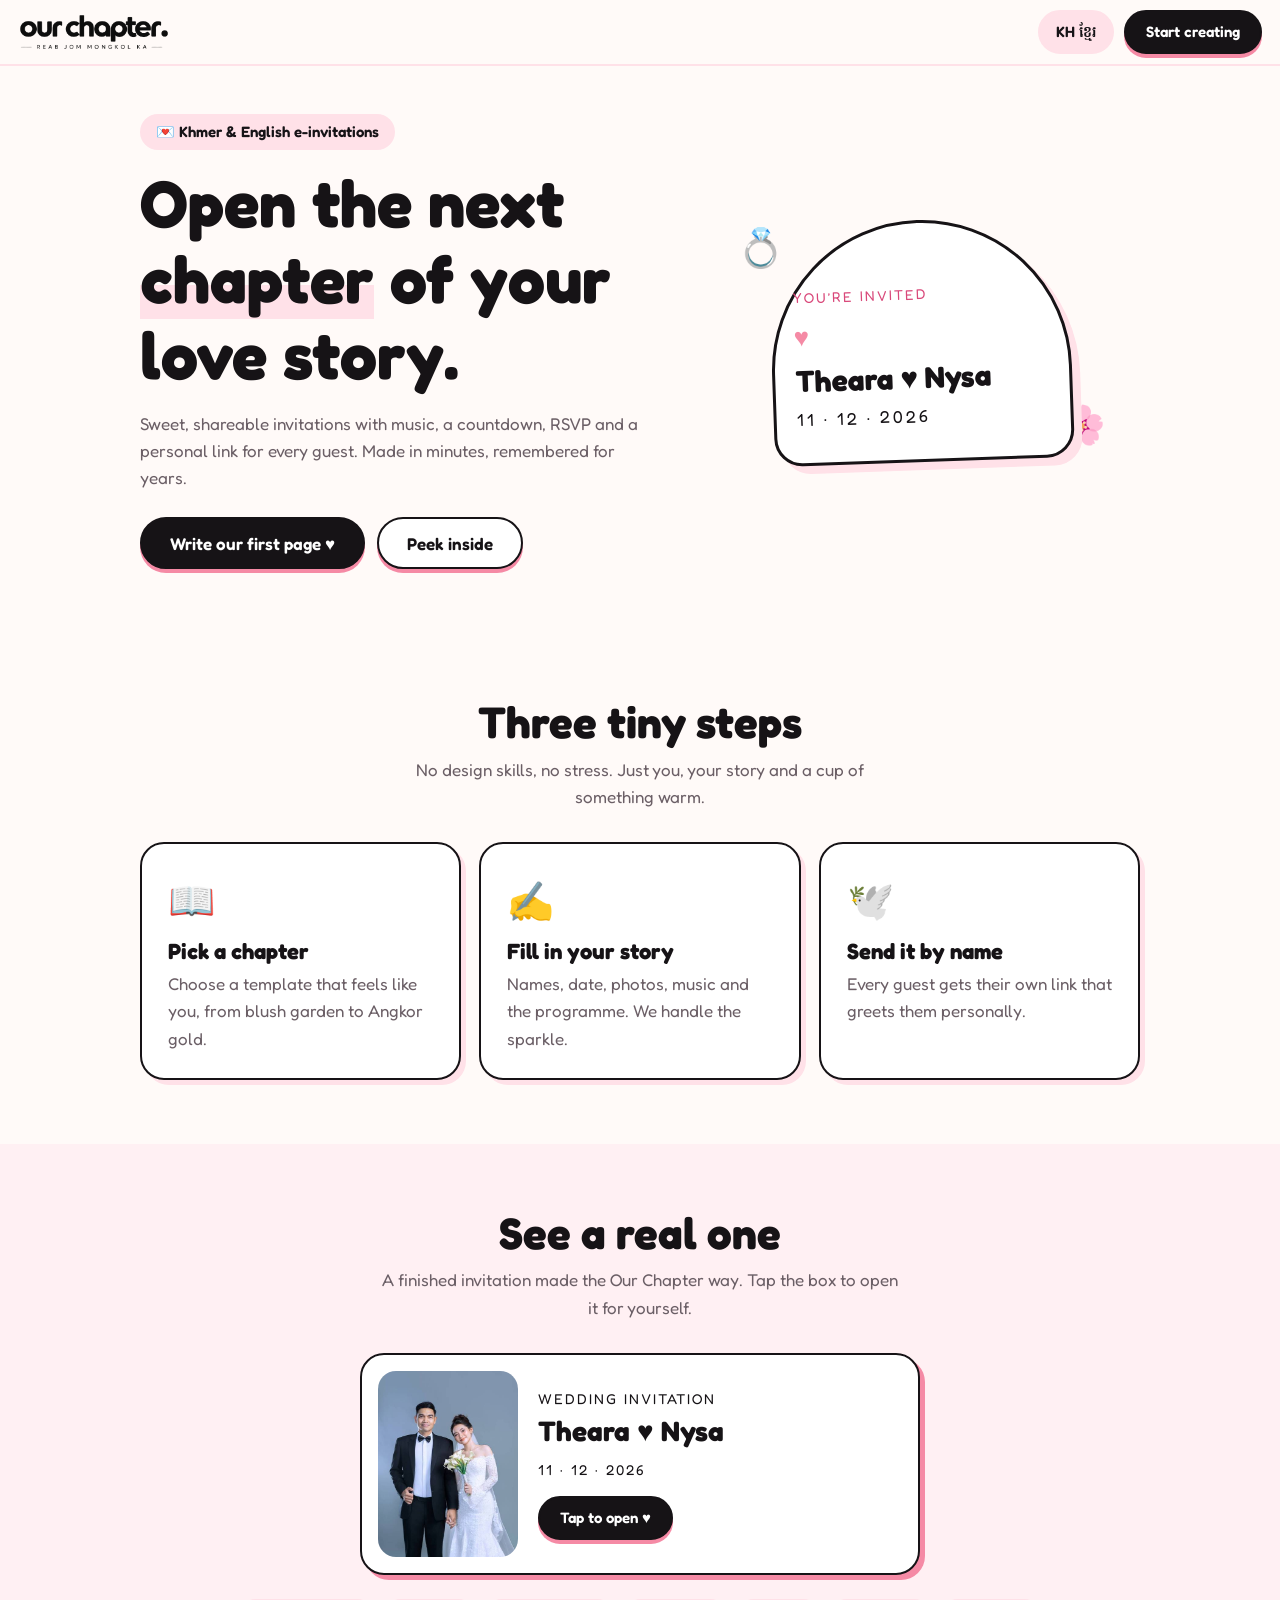
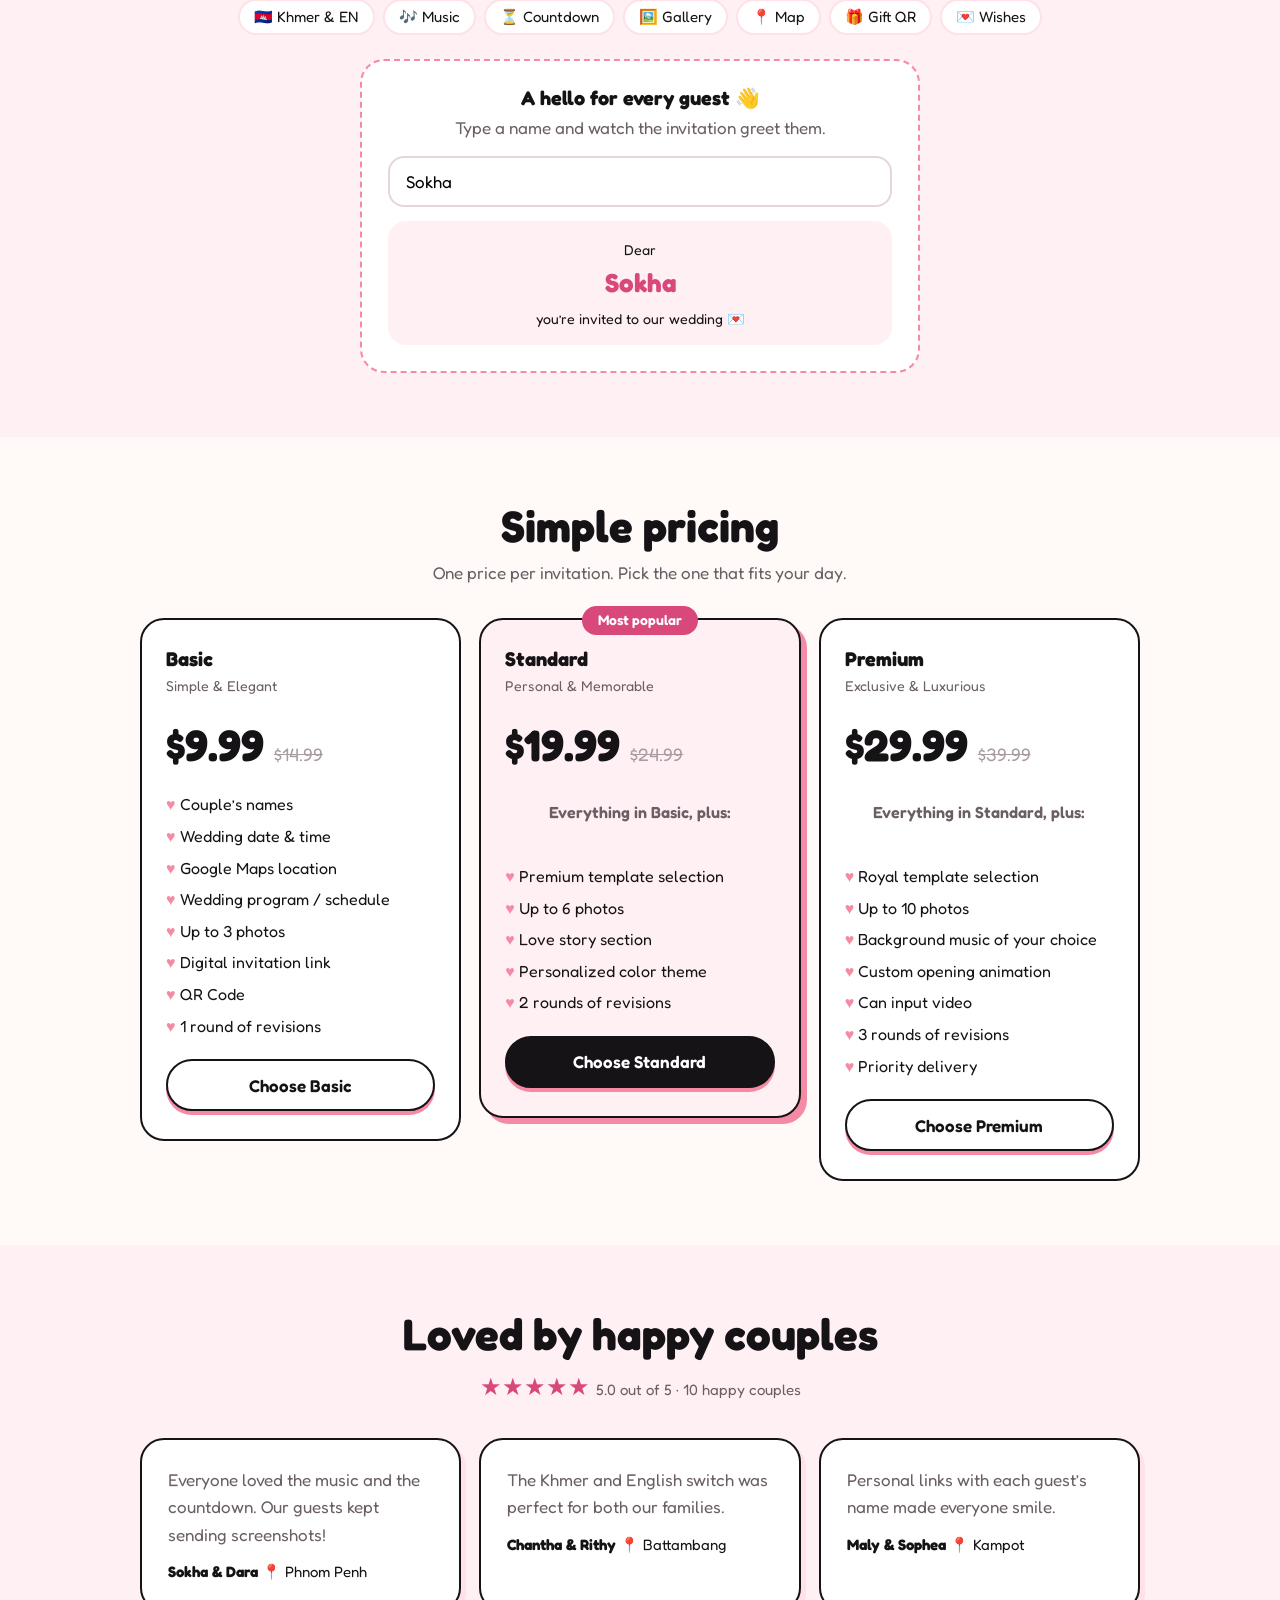
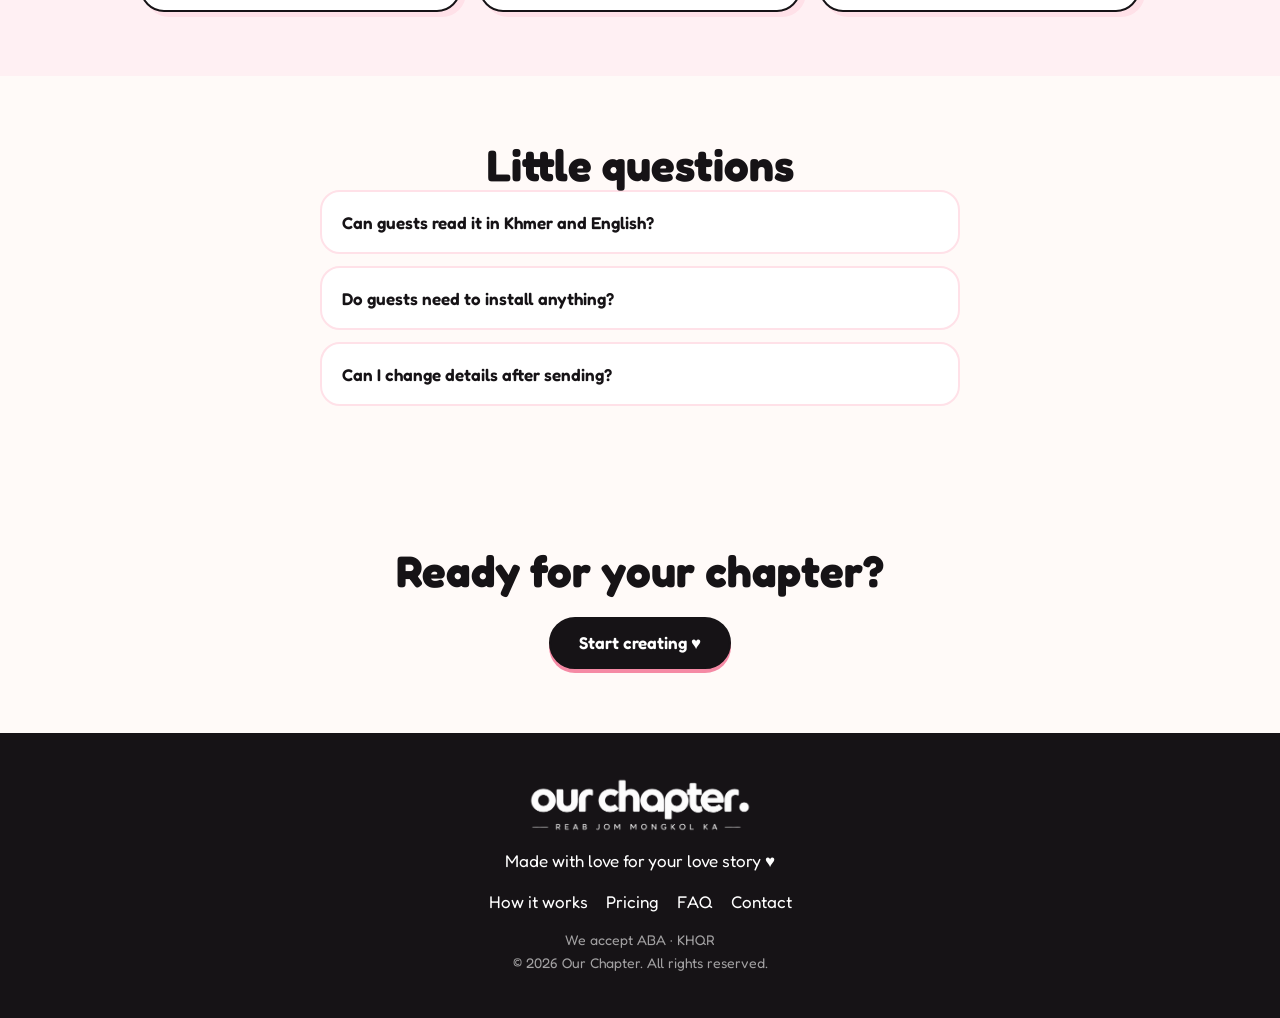
==== commit 231cb6b9: "Add files via upload" ====
--- a/index.html
+++ b/index.html
@@ -1,131 +1,73 @@
 <!doctype html>
-<html lang="en"><head><meta name="google-site-verification" content="8ri1l2RrHDqLE5DugDdsar7ux3KKqLOVgFKwZO_JjXc" /><meta charset="utf-8"><meta name="viewport" content="width=device-width, initial-scale=1, viewport-fit=cover">
+<html lang="en"><head><meta charset="utf-8"><meta name="viewport" content="width=device-width, initial-scale=1, viewport-fit=cover">
 <title>Our Chapter · Open the next chapter of your love story</title>
 <meta name="description" content="Cute Khmer &amp; English wedding invitations with music, countdown, RSVP and a personal link for every guest.">
-<meta property="og:type" content="website"><meta property="og:site_name" content="Our Chapter">
-<meta property="og:title" content="Our Chapter · Open the next chapter of your love story"><meta property="og:description" content="Cute Khmer &amp; English wedding invitations with music, countdown, RSVP and a personal link for every guest.">
+<meta property="og:title" content="Our Chapter · Open the next chapter of your love story"><meta property="og:image" content="https://our-chapter-site.vercel.app/og-image.png"><meta name="twitter:card" content="summary_large_image">
+<meta name="theme-color" content="#fff7f5">
+<link rel="preconnect" href="https://fonts.googleapis.com"><link rel="preconnect" href="https://fonts.gstatic.com" crossorigin>
+<link href="https://fonts.googleapis.com/css2?family=Fredoka:wght@500;600;700&family=Battambang:wght@400;700&display=swap" rel="stylesheet">
+<link rel="stylesheet" href="css/style.css"><link rel="icon" href="favicon.ico" sizes="any"><link rel="apple-touch-icon" href="apple-touch-icon.png">
+<meta name="google-site-verification" content="8ri1l2RrHDqLE5DugDdsar7ux3KKqLOVgFKwZO_JjXc"></head><body>
 
-<meta property="og:url" content="https://our-chapter-site.vercel.app/"><meta property="og:image" content="https://our-chapter-site.vercel.app/og-image.png"><meta property="og:image:width" content="1200"><meta property="og:image:height" content="630"><meta property="og:image:type" content="image/png"><meta property="og:image:alt" content="Our Chapter logo: open the next chapter of your love story">
-<meta name="twitter:card" content="summary_large_image"><meta name="twitter:title" content="Our Chapter · Open the next chapter of your love story"><meta name="twitter:description" content="Cute Khmer &amp; English wedding invitations with music, countdown, RSVP and a personal link for every guest."><meta name="twitter:image" content="https://our-chapter-site.vercel.app/og-image.png">
-<meta name="theme-color" content="#ffffff"><link rel="preconnect" href="https://fonts.googleapis.com"><link rel="preconnect" href="https://fonts.gstatic.com" crossorigin>
-<script>document.documentElement.className='js'</script>
-<link href="https://fonts.googleapis.com/css2?family=Abril+Fatface&family=Quicksand:wght@500;600;700&family=Battambang:wght@400;700&family=Moul&family=Moulpali&display=swap" rel="stylesheet">
-<link rel="stylesheet" href="css/style.css"><link rel="icon" href="favicon.ico" sizes="any"><link rel="icon" type="image/png" sizes="32x32" href="favicon-32.png"><link rel="icon" type="image/png" sizes="192x192" href="icon-192.png"><link rel="apple-touch-icon" href="apple-touch-icon.png"></head><body>
+<nav><a class="lg" href="#top"><img src="images/logo.png" alt="Our Chapter"></a>
+<div class="nr"><button type="button" class="lgp" id="lgp" aria-label="Language">KH ខ្មែរ</button><a class="btn s" href="#start">Start creating</a></div></nav>
 
-<!-- ============ TOP MENU ============ -->
-<nav><div class="wrap"><a class="lg" href="#hero"><img src="images/logo-mark.png" alt="Our Chapter"></a><div id="mp"><a href="#how">How it works</a><a href="#chapters">Chapters</a><a href="#pricing">Pricing</a><a href="#demo">Demo</a><a href="#faq">FAQ</a><a class="btn" href="#start">Start creating</a></div><button type="button" class="lgp" id="lgp" aria-label="Language">KH ខ្មែរ</button><button type="button" class="mb" id="mb" aria-label="Menu" aria-expanded="false" aria-controls="mp"><i></i><i></i><i></i></button></div></nav>
-
-<!-- ============ HERO (top of the page) ============ -->
-<header id="hero"><div class="wrap"><div>
+<header id="top"><div>
 <span class="pill">💌 Khmer &amp; English e-invitations</span>
-<h1><span class="w" style="--i:0">Open</span> <span class="w" style="--i:1">the</span> <span class="w" style="--i:2">next</span> <span class="w hl" style="--i:3">chapter</span> <span class="w" style="--i:4">of</span> <span class="w" style="--i:5">your</span> <span class="w" style="--i:6">love</span> <span class="w" style="--i:7">story.</span></h1>
+<h1><span class="w">Open</span> <span class="w">the</span> <span class="w">next</span> <span class="w hl">chapter</span> <span class="w">of</span> <span class="w">your</span> <span class="w">love</span> <span class="w">story.</span></h1>
 <p class="sub">Sweet, shareable invitations with music, a countdown, RSVP and a personal link for every guest. Made in minutes, remembered for years.</p>
 <div class="cta"><a class="btn" href="#start">Write our first page ♥</a><a class="btn o" href="#demo">Peek inside</a></div></div>
-<div class="arches" aria-hidden="true"><div class="inv-back"></div><div class="inv"><span class="yi">You’re invited</span><i class="orn">♥</i><h3 class="nm">Theara ♥ Nysa</h3><p class="dt">11 · 12 · 2026</p><div class="cd"><div><b id="cdD">24</b><small>days</small></div><div><b id="cdH">08</b><small>hrs</small></div><div><b id="cdM">15</b><small>min</small></div></div></div><i class="st s1">💍</i><i class="st s2">🌸</i><span class="chip c1">RSVP</span><span class="chip c2">🎶 Music</span></div>
-<script>(function(){function t(){var d=new Date(2026,11,11,9,0)-new Date();if(d<0)d=0;var p=function(n){return String(n).padStart(2,"0")};document.getElementById("cdD").textContent=p(Math.floor(d/864e5));document.getElementById("cdH").textContent=p(Math.floor(d/36e5)%24);document.getElementById("cdM").textContent=p(Math.floor(d/6e4)%60)}t();setInterval(t,3e4)})();</script>
-</div></header>
+<div class="card3" aria-hidden="true"><i class="st s1">💍</i><i class="st s2">🌸</i><div class="inv"><span>You’re invited</span><i>♥</i><h3>Theara ♥ Nysa</h3><p>11 · 12 · 2026</p></div></div></header>
 
-<!-- ============ LIVE DEMO ============ -->
-<section id="demo" class="dsec"><div class="wrap"><div class="head rv"><span class="pill">✨ Real wedding · live demo</span><h2 style="margin-top:12px">See a real one</h2><p>A finished invitation made the Our Chapter way. Tap the box to open it for yourself.</p></div>
-<div class="demo"><div class="pw rv"><div class="blob"></div><a class="ph3" href="https://theara-nysa1.netlify.app/" target="_blank" rel="noopener" aria-label="Open the live demo"><div class="in"><span class="nt"></span><img src="images/photo-1.jpg" alt="Theara and Nysa"><img src="images/photo-2.jpg" alt=""><img src="images/photo-3.jpg" alt=""><div class="cap"><small>WEDDING INVITATION</small><h3>Theara ♥ Nysa</h3><small>11 · 12 · 2026</small></div><span class="tap">Tap to open ♥</span></div>
-<div class="stk" style="top:12%;left:-26px"><i>💍</i></div><div class="stk" style="top:42%;right:-26px"><i style="animation-delay:-1s">🎶</i></div><div class="stk" style="bottom:14%;left:-26px"><i style="animation-delay:-2s">🌸</i></div></a></div>
-<div class="dtx rv" style="--i:1"><h3 style="font-size:clamp(28px,5vw,40px);margin-bottom:10px">Theara &amp; Nysa’s wedding</h3><p>A complete Khmer &amp; English wedding invitation with an opening animation, live countdown, programme, photo gallery, map, gift QR and guest wishes.</p>
-<div style="margin:16px 0 24px"><span class="tag">🇰🇭 Khmer &amp; EN</span><span class="tag">🎶 Music</span><span class="tag">⏳ Countdown</span><span class="tag">🖼️ Gallery</span><span class="tag">📍 Map</span><span class="tag">🎁 Gift QR</span><span class="tag">💌 Wishes</span></div>
-<p class="tip">💡 Best on your phone. Switch KH / EN at the top.</p></div></div></div></section>
+<section id="how"><h2>Three tiny steps</h2><p class="lead">No design skills, no stress. Just you, your story and a cup of something warm.</p>
+<div class="g3"><div class="box"><span class="e">📖</span><h3>Pick a chapter</h3><p>Choose a template that feels like you, from blush garden to Angkor gold.</p></div>
+<div class="box"><span class="e">✍️</span><h3>Fill in your story</h3><p>Names, date, photos, music and the programme. We handle the sparkle.</p></div>
+<div class="box"><span class="e">🕊️</span><h3>Send it by name</h3><p>Every guest gets their own link that greets them personally.</p></div></div></section>
 
-<div class="mq" aria-hidden="true"><div id="mq"><span><b class="ic s">✦</b> Khmer &amp; English</span><span><b class="ic h">♥</b> RSVP</span><span><b class="ic s">✦</b> Music</span><span><b class="ic h">♥</b> Countdown</span><span><b class="ic s">✦</b> Guest names</span><span><b class="ic h">♥</b> Photo gallery</span></div></div>
+<section id="demo" class="tint"><h2>See a real one</h2><p class="lead">A finished invitation made the Our Chapter way. Tap the box to open it for yourself.</p>
+<a class="demo" href="https://theara-nysa1.netlify.app/" target="_blank" rel="noopener" aria-label="Open the live demo"><img src="images/photo-1.jpg" alt="Theara and Nysa"><div><small>WEDDING INVITATION</small><h3>Theara ♥ Nysa</h3><small>11 · 12 · 2026</small><span class="btn s">Tap to open ♥</span></div></a>
+<p class="tags"><span>🇰🇭 Khmer &amp; EN</span><span>🎶 Music</span><span>⏳ Countdown</span><span>🖼️ Gallery</span><span>📍 Map</span><span>🎁 Gift QR</span><span>💌 Wishes</span></p>
+<div class="guest"><h3>A hello for every guest 👋</h3><p>Type a name and watch the invitation greet them.</p><input id="gi" value="Sokha" maxlength="30" aria-label="Guest name"><div class="dear"><small>Dear</small><b id="gn"></b><small>you’re invited to our wedding 💌</small></div></div></section>
 
-<!-- ============ HOW IT WORKS ============ -->
-<section id="how"><div class="wrap"><div class="head rv"><h2>Three tiny steps</h2><p>No design skills, no stress. Just you, your story and a cup of something warm.</p></div>
-<div class="grid"><div class="card rv" style="--i:0"><span class="n">1</span><span class="e">📖</span><h3>Pick a chapter</h3><p>Choose a template that feels like you, from blush garden to Angkor gold.</p></div>
-<div class="card rv" style="--i:1"><span class="n">2</span><span class="e">✍️</span><h3>Fill in your story</h3><p>Names, date, photos, music and the programme. We handle the sparkle.</p></div>
-<div class="card rv" style="--i:2"><span class="n">3</span><span class="e">🕊️</span><h3>Send it by name</h3><p>Every guest gets their own link that greets them personally.</p></div></div></div></section>
+<section id="pricing"><h2>Simple pricing</h2><p class="lead">One price per invitation. Pick the one that fits your day.</p>
+<div class="g3 plans">
+<div class="plan"><h3>Basic</h3><small>Simple &amp; Elegant</small><div class="pr">$9.99 <s>$14.99</s></div>
+<ul><li>Couple’s names</li><li>Wedding date &amp; time</li><li>Google Maps location</li><li>Wedding program / schedule</li><li>Up to 3 photos</li><li>Digital invitation link</li><li>QR Code</li><li>1 round of revisions</li></ul>
+<a class="btn o" href="#start" data-plan="Basic $9.99">Choose Basic</a></div>
+<div class="plan ft"><span class="rb">Most popular</span><h3>Standard</h3><small>Personal &amp; Memorable</small><div class="pr">$19.99 <s>$24.99</s></div>
+<ul><li class="lead">Everything in Basic, plus:</li><li>Premium template selection</li><li>Up to 6 photos</li><li>Love story section</li><li>Personalized color theme</li><li>2 rounds of revisions</li></ul>
+<a class="btn" href="#start" data-plan="Standard $19.99">Choose Standard</a></div>
+<div class="plan"><h3>Premium</h3><small>Exclusive &amp; Luxurious</small><div class="pr">$29.99 <s>$39.99</s></div>
+<ul><li class="lead">Everything in Standard, plus:</li><li>Royal template selection</li><li>Up to 10 photos</li><li>Background music of your choice</li><li>Custom opening animation</li><li>Can input video</li><li>3 rounds of revisions</li><li>Priority delivery</li></ul>
+<a class="btn o" href="#start" data-plan="Premium $29.99">Choose Premium</a></div></div></section>
 
-<!-- ============ CHOOSE YOUR CHAPTER (templates) ============ -->
-<section id="chapters"><div class="wrap"><div class="head rv"><h2>Choose your chapter</h2><p>Pick the template that feels like you.</p></div>
-<div class="tgrid"><article class="tp rv" style="--i:0"><div class="tp-img"><div class="tp-mock m2"><div class="tp-bx"><i class="tp-cr">♥</i><span class="tp-wi">WEDDING INVITATION</span><span class="tp-dv"></span><h4 class="tp-nm">Theara ♥ Nysa</h4></div></div><img class="tp-shot" src="images/thumb-standard.jpg" alt="" loading="lazy" onerror="this.remove()"><span class="tp-wd">Wedding</span><span class="tp-dc">-25%</span><span class="tp-pop">Most popular</span></div><div class="tp-body"><h3>Standard</h3><small>Personal &amp; Memorable</small><div class="tp-chips"><span class="tp-chip">📷 Up to 6 photos</span><span class="tp-chip">✏️ 2 rounds of revisions</span></div><div class="tp-price"><b>$29.99</b><s>$39.99</s><span class="tp-save">Save $10</span></div><div class="tp-btns"><a class="btn" href="#start" data-plan="Standard $29.99" data-tpl="Personal &amp; Memorable">Choose Standard</a><a class="btn o tp-view" href="https://standard-e-invitation.vercel.app/" target="_blank" rel="noopener" aria-label="View Standard (Personal &amp; Memorable) demo" title="View"><svg viewBox="0 0 24 24" aria-hidden="true" width="22" height="22" fill="none" stroke="currentColor" stroke-width="2.2" stroke-linecap="round" stroke-linejoin="round"><path d="M2 12s3.6-7 10-7 10 7 10 7-3.6 7-10 7S2 12 2 12z"/><circle cx="12" cy="12" r="3"/></svg></a></div></div></article><article class="tp rv" style="--i:1"><div class="tp-img"><div class="tp-mock m3"><div class="tp-bx"><i class="tp-cr">♥</i><span class="tp-wi">WEDDING INVITATION</span><span class="tp-dv"></span><h4 class="tp-nm">Theara ♥ Nysa</h4></div></div><img class="tp-shot" src="images/thumb-premium.jpg" alt="" loading="lazy" onerror="this.remove()"><span class="tp-wd">Wedding</span><span class="tp-dc">-25%</span></div><div class="tp-body"><h3>Standard</h3><small>Exclusive &amp; Luxurious</small><div class="tp-chips"><span class="tp-chip">📷 Up to 6 photos</span><span class="tp-chip">✏️ 2 rounds of revisions</span></div><div class="tp-price"><b>$29.99</b><s>$39.99</s><span class="tp-save">Save $10</span></div><div class="tp-btns"><a class="btn" href="#start" data-plan="Standard $29.99" data-tpl="Exclusive &amp; Luxurious">Choose Standard</a><a class="btn o tp-view" href="https://theara-nysa1.netlify.app/" target="_blank" rel="noopener" aria-label="View Standard (Exclusive &amp; Luxurious) demo" title="View"><svg viewBox="0 0 24 24" aria-hidden="true" width="22" height="22" fill="none" stroke="currentColor" stroke-width="2.2" stroke-linecap="round" stroke-linejoin="round"><path d="M2 12s3.6-7 10-7 10 7 10 7-3.6 7-10 7S2 12 2 12z"/><circle cx="12" cy="12" r="3"/></svg></a></div></div></article><article class="tp rv" style="--i:2"><div class="tp-img"><div class="tp-mock m4"><div class="tp-bx"><i class="tp-cr">♥</i><span class="tp-wi">WEDDING INVITATION</span><span class="tp-dv"></span><h4 class="tp-nm">Theara ♥ Nysa</h4></div></div><img class="tp-shot" src="images/thumb-royal.jpg" alt="" loading="lazy" onerror="this.remove()"><span class="tp-sc" aria-hidden="true">ដុសដើម្បីបើក</span><span class="tp-wd">Wedding</span><span class="tp-dc">-25%</span><span class="tp-pop">New</span></div><div class="tp-body"><h3>Standard</h3><small>Grand &amp; Majestic</small><div class="tp-chips"><span class="tp-chip">📷 Up to 6 photos</span><span class="tp-chip">✏️ 2 rounds of revisions</span></div><div class="tp-price"><b>$29.99</b><s>$39.99</s><span class="tp-save">Save $10</span></div><div class="tp-btns"><a class="btn" href="#start" data-plan="Standard $29.99" data-tpl="Grand &amp; Majestic">Choose Standard</a><a class="btn o tp-view" href="https://premium2-eight.vercel.app/" target="_blank" rel="noopener" aria-label="View Standard (Grand &amp; Majestic) demo" title="View"><svg viewBox="0 0 24 24" aria-hidden="true" width="22" height="22" fill="none" stroke="currentColor" stroke-width="2.2" stroke-linecap="round" stroke-linejoin="round"><path d="M2 12s3.6-7 10-7 10 7 10 7-3.6 7-10 7S2 12 2 12z"/><circle cx="12" cy="12" r="3"/></svg></a></div></div></article></div></div></section>
+<section class="tint"><h2>Loved by happy couples</h2><p class="lead stars">★★★★★ <span>5.0 out of 5 · 10 happy couples</span></p>
+<div class="g3"><figure class="box"><blockquote>Everyone loved the music and the countdown. Our guests kept sending screenshots!</blockquote><figcaption><b>Sokha &amp; Dara</b> 📍 Phnom Penh</figcaption></figure>
+<figure class="box"><blockquote>The Khmer and English switch was perfect for both our families.</blockquote><figcaption><b>Chantha &amp; Rithy</b> 📍 Battambang</figcaption></figure>
+<figure class="box"><blockquote>Personal links with each guest’s name made everyone smile.</blockquote><figcaption><b>Maly &amp; Sophea</b> 📍 Kampot</figcaption></figure></div></section>
 
-<!-- ============ PRICING (edit prices and list items here) ============ -->
-<section id="pricing"><div class="wrap"><div class="head rv"><h2>Simple pricing</h2><p>One price per invitation. Pick the one that fits your day.</p><p class="cmp-hint">👆 Tap a package to compare them.</p></div>
-<div class="plans">
-<div class="plan rv" style="--i:0"><div class="no">01</div><h3>Standard</h3><em class="tg">Essential</em><div class="was"><s>$39.99</s><span class="sv">Save 25%</span></div><div class="pr">$29.99</div><small>Simple &amp; Elegant</small>
-<ul><li>Standard template selection</li><li>Couple’s names</li><li>Wedding date &amp; time</li><li>Wedding venue details</li><li>Google Maps location</li><li>Wedding program / schedule</li><li>Up to 6 photos</li><li>Digital invitation link</li><li>QR Code</li><li>Free guest name personalization (up to 20 guests)</li><li>2 rounds of revisions</li></ul>
-<a class="btn o" href="#start" data-plan="Standard $29.99">Choose Standard</a></div>
-<div class="plan ft rv" style="--i:1"><span class="rb">Most popular</span><div class="no">02</div><h3>Premium</h3><em class="tg">Popular</em><div class="was"><s>$69.99</s><span class="sv">Save 29%</span></div><div class="pr">$49.99</div><small>Personal &amp; Luxurious</small>
-<ul><li class="lead">Everything in Standard, plus:</li><li>Premium template selection</li><li>Up to 10 photos</li><li>Love story section</li><li>Personalized color theme</li><li>Background music of your choice</li><li>Custom opening animation</li><li>Free guest name personalization</li><li>3 rounds of revisions</li><li>Priority delivery</li></ul>
-<a class="btn" href="#start" data-plan="Premium $49.99">Choose Premium</a></div>
-<div class="plan vip rv" style="--i:2"><div class="no">03</div><h3>VIP</h3><em class="tg">Luxury</em><div class="was"><s>$129.99</s><span class="sv">Save 23%</span></div><div class="pr">$99.99</div><small>Bespoke &amp; Extraordinary</small>
-<ul><li class="lead">Everything in Premium, plus:</li><li>Exclusive fully customized template</li><li>Up to 15+ photos</li><li>Advanced personalized animation</li><li>Custom music selection</li><li>Fully customized design details</li><li>Unlimited guest name personalization*</li><li>5 rounds of revisions</li><li>Dedicated design support</li><li>Highest priority delivery</li></ul>
-<a class="btn o" href="#start" data-plan="VIP $99.99">Choose VIP</a></div>
-</div></div></section>
+<section id="faq"><h2>Little questions</h2>
+<details><summary>Can guests read it in Khmer and English?</summary><p>Yes. One tap switches the whole invitation between the two.</p></details>
+<details><summary>Do guests need to install anything?</summary><p>Nope. It opens from a simple link in Telegram, Messenger or any browser.</p></details>
+<details><summary>Can I change details after sending?</summary><p>Of course. Update once and every link shows the new version.</p></details></section>
 
-<section><div class="wrap"><div class="head rv"><h2>Made with all the sweet bits</h2></div>
-<div class="bento"><div class="card big rv"><div><h3>A hello for every guest 👋</h3><p style="margin-top:8px">Type a name and watch the invitation greet them.</p><div class="url" id="gu"></div></div><div><input id="gi" value="Sokha" maxlength="30" aria-label="Guest name"><div class="dear" style="margin-top:12px"><small>Dear</small><h4 id="gn"></h4><small>you’re invited to our wedding 💌</small></div></div></div>
-<div class="t rv" style="--i:0"><svg viewBox="0 0 24 24" aria-hidden="true"><path d="M9 18V5l11-2v13"/><circle cx="6" cy="18" r="3"/><circle cx="17" cy="16" r="3"/></svg>Music</div><div class="t rv" style="--i:1"><svg viewBox="0 0 24 24" aria-hidden="true"><circle cx="12" cy="13" r="8"/><path d="M12 9v4l3 2M9 2h6"/></svg>Countdown</div><div class="t rv" style="--i:2"><svg viewBox="0 0 24 24" aria-hidden="true"><rect x="3" y="5" width="18" height="14" rx="3"/><path d="M3 8l9 6 9-6"/></svg>RSVP</div><div class="t rv" style="--i:3"><svg viewBox="0 0 24 24" aria-hidden="true"><rect x="3" y="4" width="18" height="16" rx="3"/><circle cx="9" cy="10" r="2"/><path d="M21 16l-5-5-8 8"/></svg>Gallery</div><div class="t rv" style="--i:4"><svg class="fg" viewBox="0 0 30 20" aria-hidden="true"><rect width="30" height="20" fill="#032ea1"/><rect y="5" width="30" height="10" fill="#e00025"/><path fill="#fff" d="M7 13v-1h1.500v-1H10V9.500h1V8h1V6.500h1.500V5.500h3V6.500H18V8h1v1.500h1V11h1.500v1H23v1z"/></svg>Khmer &amp; EN</div><div class="t rv" style="--i:5"><svg viewBox="0 0 24 24" aria-hidden="true"><path d="M12 21s7-6 7-12a7 7 0 0 0-14 0c0 6 7 12 7 12z"/><circle cx="12" cy="9" r="2.500"/></svg>Map</div></div></div></section>
+<section class="end"><h2>Ready for your chapter?</h2><a class="btn" href="#start">Start creating ♥</a></section>
 
-<!-- ============ FAQ ============ -->
-<section id="faq"><div class="wrap"><div class="head rv"><h2>Little questions</h2></div>
-<details class="rv"><summary>Can guests read it in Khmer and English?</summary><p>Yes. One tap switches the whole invitation between the two.</p></details>
-<details class="rv"><summary>Do guests need to install anything?</summary><p>Nope. It opens from a simple link in Telegram, Messenger or any browser.</p></details>
-<details class="rv"><summary>Can I change details after sending?</summary><p>Of course. Update once and every link shows the new version.</p></details></div></section>
+<footer><img src="images/logo-white.png" alt="Our Chapter"><p>Made with love for your love story ♥</p>
+<div class="fl"><a href="#how">How it works</a><a href="#pricing">Pricing</a><a href="#faq">FAQ</a><a href="#start">Contact</a></div>
+<p class="fcp">We accept ABA · KHQR<br>© 2026 Our Chapter. All rights reserved.</p></footer>
 
-<div class="wrap" id="start"><div class="band tm-band rv"><div class="tm-score"><b class="tm-big">5.0</b><span class="tm-stars" aria-hidden="true">★★★★★</span><span class="tm-txt">out of 5 · 10 happy couples</span></div><h2>Loved by happy couples</h2><div class="tm-row"><div class="tm-track"><figure class="tm-card"><div class="tm-st" aria-label="5 out of 5 stars">★★★★★</div><blockquote>Everyone loved the music and the countdown. Our guests kept sending screenshots!</blockquote><figcaption><i class="tm-av">S</i><span><b>Sokha &amp; Dara</b><small>📍 Phnom Penh</small></span></figcaption></figure><figure class="tm-card"><div class="tm-st" aria-label="5 out of 5 stars">★★★★★</div><blockquote>So easy! We sent our details at night and got the invitation the next day.</blockquote><figcaption><i class="tm-av">S</i><span><b>Srey Pich &amp; Vannak</b><small>📍 Siem Reap</small></span></figcaption></figure><figure class="tm-card"><div class="tm-st" aria-label="5 out of 5 stars">★★★★★</div><blockquote>The Khmer and English switch was perfect for both our families.</blockquote><figcaption><i class="tm-av">C</i><span><b>Chantha &amp; Rithy</b><small>📍 Battambang</small></span></figcaption></figure><figure class="tm-card"><div class="tm-st" aria-label="5 out of 5 stars">★★★★★</div><blockquote>Personal links with each guest’s name made everyone smile.</blockquote><figcaption><i class="tm-av">M</i><span><b>Maly &amp; Sophea</b><small>📍 Kampot</small></span></figcaption></figure><figure class="tm-card"><div class="tm-st" aria-label="5 out of 5 stars">★★★★★</div><blockquote>Beautiful design, very kind team, and fast replies on Telegram.</blockquote><figcaption><i class="tm-av">B</i><span><b>Bopha &amp; Visal</b><small>📍 Phnom Penh</small></span></figcaption></figure></div></div><div class="tm-row tm-rev"><div class="tm-track"><figure class="tm-card"><div class="tm-st" aria-label="5 out of 5 stars">★★★★★</div><blockquote>Worth every dollar. The Premium opening animation is stunning.</blockquote><figcaption><i class="tm-av">S</i><span><b>Sreyneang &amp; Kosal</b><small>📍 Kandal</small></span></figcaption></figure><figure class="tm-card"><div class="tm-st" aria-label="5 out of 5 stars">★★★★★</div><blockquote>My relatives abroad could open it easily and RSVP from their phones.</blockquote><figcaption><i class="tm-av">L</i><span><b>Lina &amp; Piseth</b><small>📍 Sihanoukville</small></span></figcaption></figure><figure class="tm-card"><div class="tm-st" aria-label="5 out of 5 stars">★★★★★</div><blockquote>They fixed every small change we asked for, quickly and politely.</blockquote><figcaption><i class="tm-av">D</i><span><b>Davy &amp; Sambath</b><small>📍 Kampong Cham</small></span></figcaption></figure><figure class="tm-card"><div class="tm-st" aria-label="5 out of 5 stars">★★★★★</div><blockquote>The map and program saved us from answering the same questions again and again.</blockquote><figcaption><i class="tm-av">K</i><span><b>Kunthea &amp; Rotha</b><small>📍 Siem Reap</small></span></figcaption></figure><figure class="tm-card"><div class="tm-st" aria-label="5 out of 5 stars">★★★★★</div><blockquote>Cute, elegant and exactly our style. We recommend Our Chapter to every couple!</blockquote><figcaption><i class="tm-av">P</i><span><b>Pov &amp; Chenda</b><small>📍 Phnom Penh</small></span></figcaption></figure></div></div><a class="btn" href="#hero">Start creating ♥</a></div></div>
+<a class="sticky btn" href="#start">Start creating ♥</a>
 
-<!-- ============ START CREATING POP-UP ============ -->
-<div id="md" hidden role="dialog" aria-modal="true" aria-labelledby="mh"><form class="mc" id="mf" autocomplete="off"><button type="button" class="mx" aria-label="Close">✕</button><span class="bx">💌</span><h3 id="mh">Let’s write your first page</h3><p style="text-align:center;font-size:15px;margin-top:4px">Tell us a little, then send it to us in one tap.</p>
+<div id="md" hidden role="dialog" aria-modal="true" aria-labelledby="mh"><form class="mc" id="mf" autocomplete="off"><button type="button" class="mx" aria-label="Close">✕</button>
+<h3 id="mh">Let’s write your first page</h3><p class="lead">Tell us a little, then send it to us in one tap.</p>
 <label>Your names *<input name="nm" placeholder="e.g. Theara &amp; Nysa" maxlength="60"></label>
 <div class="two"><label>Wedding date *<input type="date" name="dt"></label><label>Language<select name="ln"><option>Khmer &amp; English</option><option>Khmer</option><option>English</option></select></label></div>
-<label>Package<select name="pk"><option value="Standard $29.99">Standard · $29.99</option><option value="Premium $49.99" selected>Premium · $49.99</option><option value="VIP $99.99">VIP · $99.99</option></select></label>
-<label>Template<select name="tp"><option value="Personal &amp; Memorable">Personal &amp; Memorable</option><option value="Exclusive &amp; Luxurious">Exclusive &amp; Luxurious</option><option value="Grand &amp; Majestic">Grand &amp; Majestic</option><option value="Bespoke &amp; Extraordinary">Bespoke &amp; Extraordinary</option></select></label>
+<label>Package<select name="pk"><option value="Basic $9.99">Basic · $9.99</option><option value="Standard $19.99" selected>Standard · $19.99</option><option value="Premium $29.99">Premium · $29.99</option></select></label>
 <label>Phone or Telegram *<input name="ct" placeholder="So we can reply to you" maxlength="60"></label>
 <label>Anything else?<textarea name="nt" rows="2" maxlength="300" placeholder="Music, colours, ideas…"></textarea></label>
-<div class="snd"><a id="btg" target="_blank" rel="noopener" style="background:#2aabee"><svg class="ic" viewBox="0 0 24 24" aria-hidden="true"><path fill="#fff" d="M9.78 18.65l.28-4.23 7.68-6.92c.34-.31-.07-.46-.52-.19L7.74 13.3 3.64 12c-.88-.25-.89-.86.2-1.3l15.97-6.16c.73-.33 1.43.18 1.15 1.3l-2.72 12.81c-.19.91-.74 1.13-1.5.71L12.6 16.3l-1.99 1.93c-.23.23-.42.42-.83.42z"/></svg>Send on Telegram</a><a id="bfb" target="_blank" rel="noopener" style="background:#0084ff"><svg class="ic" viewBox="0 0 24 24" aria-hidden="true"><path fill="#fff" d="M12 2C6.5 2 2 6.2 2 11.4c0 2.9 1.4 5.5 3.6 7.2V22l3.3-1.8c.9.2 1.9.4 3.1.4 5.5 0 10-4.2 10-9.4S17.500 2 12 2z"/><path fill="#0084ff" d="M5.800 14.200l3.700-5.700 2.800 2.900 3.600-2.900-3.700 5.700-2.800-2.900z"/></svg>Send on Messenger</a><a id="bwa" target="_blank" rel="noopener" style="background:#25b858"><svg class="ic" viewBox="0 0 24 24" aria-hidden="true"><path d="M12 3a9 9 0 0 0-7.800 13.500L3 21l4.700-1.200A9 9 0 1 0 12 3z" fill="none" stroke="#fff" stroke-width="2" stroke-linejoin="round"/><path fill="#fff" d="M9 8c-.5 0-1 .6-1 1.400 0 2.800 3.400 6.300 6.600 6.600.8 0 1.400-.5 1.400-1l-.1-.9-2-.9-1 1c-1.200-.5-2.300-1.600-2.800-2.800l1-1-.9-2z"/></svg>Send on WhatsApp</a></div>
-<p id="mw" hidden>⚠️ Please fill in every box marked * before sending.</p>
-<p id="mt" hidden>✅ Message copied! If the chat opens empty, just paste it and press send.</p></form></div>
-<div class="lgs" role="group" aria-label="Language"><button data-l="en" class="on" type="button">EN</button><button data-l="kh" type="button"><svg viewBox="0 0 30 20" aria-hidden="true"><rect width="30" height="20" fill="#032ea1"/><rect y="5" width="30" height="10" fill="#e00025"/><path fill="#fff" d="M7 13v-1h1.500v-1H10V9.500h1V8h1V6.500h1.500V5.500h3V6.500H18V8h1v1.500h1V11h1.500v1H23v1z"/></svg>KH</button></div>
-<div class="tb">
-<a href="#demo"><svg viewBox="0 0 24 24" aria-hidden="true"><circle cx="12" cy="12" r="9"/><path d="M10 8.5l5 3.5-5 3.5z"/></svg>Demo</a>
-<a href="#how"><svg viewBox="0 0 24 24" aria-hidden="true"><path d="M9 18h6M10 21h4M12 3a6 6 0 0 0-3.5 10.900c.5.4.8 1 .8 1.600V16h5.400v-.5c0-.6.3-1.200.8-1.600A6 6 0 0 0 12 3z"/></svg>How</a>
-<a class="go" href="#start" aria-label="Start creating"><svg viewBox="0 0 24 24" aria-hidden="true"><rect x="3" y="5" width="18" height="14" rx="3"/><path d="M3 8l9 6 9-6"/></svg></a>
-<a href="#chapters"><svg viewBox="0 0 24 24" aria-hidden="true"><path d="M5 4h11a3 3 0 0 1 3 3v13H8a3 3 0 0 1-3-3z"/><path d="M5 17a3 3 0 0 1 3-3h11"/></svg>Chapters</a>
-<a href="#faq"><svg viewBox="0 0 24 24" aria-hidden="true"><circle cx="12" cy="12" r="9"/><path d="M9.500 9.500a2.500 2.500 0 1 1 3.500 2.300c-.7.400-1 .9-1 1.700M12 17h.01"/></svg>FAQ</a></div>
+<div class="snd"><a id="btg" target="_blank" rel="noopener">Send on Telegram</a><a id="bwa" target="_blank" rel="noopener">Send on WhatsApp</a><a id="bfb" target="_blank" rel="noopener">Send on Messenger</a></div>
+<p id="mw" hidden>⚠️ Please fill in every box marked * before sending.</p><p id="mt" hidden>✅ Message copied! If the chat opens empty, just paste it and press send.</p></form></div>
 
-<!-- ============ FOOTER ============ -->
-<footer><a class="flogo" href="#hero"><img src="images/logo-white.png" alt="Our Chapter · Reab Jom Mongkol Ka"></a><p class="ftag">Made with love for your love story ♥</p><div class="fl"><a href="#how">How it works</a><a href="#chapters">Chapters</a><a href="#pricing">Pricing</a><a href="#faq">FAQ</a><a href="#start">Contact</a></div><div class="soc"><a href="https://t.me/rnynysa" target="_blank" rel="noopener" aria-label="Telegram" style="background:#2aabee"><svg viewBox="0 0 24 24"><path fill="#fff" d="M9.78 18.65l.28-4.23 7.68-6.92c.34-.31-.07-.46-.52-.19L7.74 13.3 3.64 12c-.88-.25-.89-.86.2-1.3l15.97-6.16c.73-.33 1.43.18 1.15 1.3l-2.72 12.81c-.19.91-.74 1.13-1.5.71L12.6 16.3l-1.99 1.93c-.23.23-.42.42-.83.42z"/></svg></a><a href="https://www.messenger.com/t/100033183801374" target="_blank" rel="noopener" aria-label="Messenger" style="background:#0084ff"><svg viewBox="0 0 24 24"><path fill="#fff" d="M12 2C6.5 2 2 6.2 2 11.4c0 2.9 1.4 5.5 3.6 7.2V22l3.3-1.8c.9.2 1.9.4 3.1.4 5.5 0 10-4.2 10-9.4S17.5 2 12 2z"/><path fill="#0084ff" d="M5.8 14.2l3.7-5.7 2.8 2.9 3.6-2.9-3.7 5.7-2.8-2.9z"/></svg></a><a href="https://wa.me/85570562600" target="_blank" rel="noopener" aria-label="WhatsApp" style="background:#25b858"><svg viewBox="0 0 24 24"><path d="M12 3a9 9 0 0 0-7.8 13.5L3 21l4.7-1.2A9 9 0 1 0 12 3z" fill="none" stroke="#fff" stroke-width="2" stroke-linejoin="round"/><path fill="#fff" d="M9 8c-.5 0-1 .6-1 1.4 0 2.8 3.4 6.3 6.6 6.6.8 0 1.4-.5 1.4-1l-.1-.9-2-.9-1 1c-1.2-.5-2.3-1.6-2.8-2.8l1-1-.9-2z"/></svg></a></div><div class="fpay"><p>We accept</p><span>ABA</span><span>KHQR</span></div><p class="fcp">© 2026 Our Chapter. All rights reserved.</p></footer>
-
-<div id="cmp" class="cmp" hidden role="dialog" aria-modal="true"><div class="cmp-top"><button type="button" class="cmp-back">← Back</button><h2>Compare packages</h2></div><div class="cmp-wrap"><p class="cmp-rec">⭐ We recommend Premium for the most beautiful invitation.</p><table class="cmp-t"><thead>
-<tr><th></th><th class="cmp-col"><h3>Standard</h3><b>$29.99</b></th><th class="cmp-col cmp-hl"><span class="rb2">Recommended</span><h3>Premium</h3><b>$49.99</b></th><th class="cmp-col"><h3>VIP</h3><b>$99.99</b></th></tr></thead><tbody>
-<tr><th scope="row">Template</th><td class="cmp-v">Standard</td><td class="cmp-hl cmp-v">Premium</td><td class="cmp-v">Fully customized</td></tr>
-<tr><th scope="row">Photos</th><td class="cmp-v">6</td><td class="cmp-hl cmp-v">10</td><td class="cmp-v">15+</td></tr>
-<tr><th scope="row">Couple’s names</th><td class="cmp-y">✓</td><td class="cmp-hl cmp-y">✓</td><td class="cmp-y">✓</td></tr>
-<tr><th scope="row">Wedding date &amp; time</th><td class="cmp-y">✓</td><td class="cmp-hl cmp-y">✓</td><td class="cmp-y">✓</td></tr>
-<tr><th scope="row">Wedding venue details</th><td class="cmp-y">✓</td><td class="cmp-hl cmp-y">✓</td><td class="cmp-y">✓</td></tr>
-<tr><th scope="row">Google Maps location</th><td class="cmp-y">✓</td><td class="cmp-hl cmp-y">✓</td><td class="cmp-y">✓</td></tr>
-<tr><th scope="row">Wedding program / schedule</th><td class="cmp-y">✓</td><td class="cmp-hl cmp-y">✓</td><td class="cmp-y">✓</td></tr>
-<tr><th scope="row">Digital invitation link</th><td class="cmp-y">✓</td><td class="cmp-hl cmp-y">✓</td><td class="cmp-y">✓</td></tr>
-<tr><th scope="row">QR Code</th><td class="cmp-y">✓</td><td class="cmp-hl cmp-y">✓</td><td class="cmp-y">✓</td></tr>
-<tr><th scope="row">Guest name personalization</th><td class="cmp-v">Up to 20 guests</td><td class="cmp-hl cmp-v">Free</td><td class="cmp-v">Unlimited*</td></tr>
-<tr><th scope="row">Love story section</th><td class="cmp-n">–</td><td class="cmp-hl cmp-y">✓</td><td class="cmp-y">✓</td></tr>
-<tr><th scope="row">Personalized color theme</th><td class="cmp-n">–</td><td class="cmp-hl cmp-y">✓</td><td class="cmp-y">✓</td></tr>
-<tr><th scope="row">Background music of your choice</th><td class="cmp-n">–</td><td class="cmp-hl cmp-y">✓</td><td class="cmp-y">✓</td></tr>
-<tr><th scope="row">Custom opening animation</th><td class="cmp-n">–</td><td class="cmp-hl cmp-y">✓</td><td class="cmp-y">✓</td></tr>
-<tr><th scope="row">Custom music selection</th><td class="cmp-n">–</td><td class="cmp-hl cmp-n">–</td><td class="cmp-y">✓</td></tr>
-<tr><th scope="row">Advanced personalized animation</th><td class="cmp-n">–</td><td class="cmp-hl cmp-n">–</td><td class="cmp-y">✓</td></tr>
-<tr><th scope="row">Fully customized design details</th><td class="cmp-n">–</td><td class="cmp-hl cmp-n">–</td><td class="cmp-y">✓</td></tr>
-<tr><th scope="row">Dedicated design support</th><td class="cmp-n">–</td><td class="cmp-hl cmp-n">–</td><td class="cmp-y">✓</td></tr>
-<tr><th scope="row">Priority delivery</th><td class="cmp-n">–</td><td class="cmp-hl cmp-y">✓</td><td class="cmp-v">Highest</td></tr>
-<tr><th scope="row">Revisions</th><td class="cmp-v">2</td><td class="cmp-hl cmp-v">3</td><td class="cmp-v">5</td></tr></tbody><tfoot>
-<tr><th></th><td class=""><a class="btn o" href="#start" data-plan="Standard $29.99">Choose Standard</a></td><td class="cmp-hl"><a class="btn" href="#start" data-plan="Premium $49.99">Choose Premium</a></td><td class=""><a class="btn o" href="#start" data-plan="VIP $99.99">Choose VIP</a></td></tr></tfoot></table></div></div>
-<script src="js/translations.js"></script>
-<script src="js/config.js"></script>
-<script src="js/script.js"></script>
-<script>(function(){var c=document.getElementById("cmp");function show(){c.hidden=false;c.scrollTop=0;document.body.style.overflow="hidden";document.body.classList.add("cmp-open")}function shut(){c.hidden=true;document.body.style.overflow="";document.body.classList.remove("cmp-open")}function sync(){if(location.hash=="#compare")show();else if(!c.hidden)shut()}
-document.querySelectorAll(".plan").forEach(function(p){p.tabIndex=0;p.addEventListener("click",function(e){if(e.target.closest("a"))return;location.hash="compare"});p.addEventListener("keydown",function(e){if(e.key=="Enter"&&e.target===p)location.hash="compare"})});
-c.querySelector(".cmp-back").onclick=function(){if(location.hash=="#compare")history.back();else shut()};
-c.querySelectorAll("[data-plan]").forEach(function(a){a.addEventListener("click",function(){c.hidden=true;document.body.classList.remove("cmp-open");if(location.hash=="#compare")history.replaceState(null,"",location.pathname+location.search)})});
-addEventListener("hashchange",sync);addEventListener("keydown",function(e){if(e.key=="Escape"&&!c.hidden&&document.getElementById("md").hidden)history.back()});sync()})();</script>
-<script>(function(){var f=document.getElementById("mf"),tp=f.tp,pk=f.pk;
-
-tp.addEventListener("change",function(){if(tp.value=="Bespoke & Extraordinary")pk.value="VIP $99.99";else if(pk.value=="VIP $99.99")pk.value="Standard $29.99";pk.dispatchEvent(new Event("input",{bubbles:true}))});
-var D={"Standard $29.99":"Personal & Memorable","Premium $49.99":"Personal & Memorable","VIP $99.99":"Bespoke & Extraordinary"};tp.value=D[pk.value]||tp.value})();</script>
+<script src="js/translations.js"></script><script src="js/config.js"></script><script src="js/script.js"></script>
 </body></html>
--- a/css/style.css
+++ b/css/style.css
@@ -1,1949 +1,64 @@
-/* Our Chapter · main stylesheet
-   Colours live in the :root block right at the top (the --m, --c ... variables). */
-:root {
-  --m: #111111;
-  --c: #ffffff;
-  --bl: #f2f2f2;
-  --bt: #e9e9e9;
-  --sg: #f7f7f7;
-  --ink: #111111;
-  --sh: none;
-  color-scheme: light
-}
+/* Our Chapter · simple cute look. Colours = logo: ink black, white, blush pink. */
+:root{--ink:#161316;--paper:#fffaf8;--blush:#ffe1e8;--pink:#f58aa5;--rose:#d9487a;--soft:#fff0f3;--r:24px}
+*{box-sizing:border-box;margin:0}html{scroll-behavior:smooth;scroll-padding-top:76px}
+body{font:17px/1.6 Fredoka,Battambang,sans-serif;color:var(--ink);background:var(--paper);-webkit-text-size-adjust:100%}
+:lang(km){font-family:Battambang,Fredoka,sans-serif;line-height:1.9}
+img{max-width:100%;display:block}a{color:inherit;text-decoration:none}
+h1,h2,h3{font-weight:700;line-height:1.15}h2{font-size:clamp(30px,6vw,44px);text-align:center}
+section{padding:64px 20px;max-width:1040px;margin:auto}.tint{max-width:none;background:var(--soft)}.tint>*{max-width:1000px;margin-left:auto;margin-right:auto}
+.lead{text-align:center;color:#6b5f66;margin:8px auto 32px;max-width:520px}
+nav{position:sticky;top:0;z-index:20;display:flex;justify-content:space-between;align-items:center;padding:10px 18px;background:#fffaf8ee;backdrop-filter:blur(10px);border-bottom:2px solid var(--blush)}
+.lg img{height:38px;width:auto}.nr{display:flex;gap:10px;align-items:center}
+.btn,.lgp{font:inherit;font-weight:600;cursor:pointer;display:inline-flex;justify-content:center;align-items:center;min-height:52px;padding:0 28px;border-radius:99px;background:var(--ink);color:#fff;border:2px solid var(--ink);box-shadow:0 4px 0 var(--pink);transition:.15s}
+.btn:hover{transform:translateY(-2px)}.btn:active{transform:translateY(3px);box-shadow:none}
+.btn.o{background:#fff;color:var(--ink)}.btn.s{min-height:44px;padding:0 20px;font-size:15px}
+.lgp{min-height:44px;padding:0 16px;background:var(--blush);color:var(--ink);border-color:var(--blush);box-shadow:none;font-size:15px}
+header{display:grid;gap:36px;align-items:center;max-width:1040px;margin:auto;padding:48px 20px 64px;text-align:center}
+.pill{display:inline-block;background:var(--blush);border-radius:99px;padding:6px 16px;font-size:15px;font-weight:600}
+h1{font-size:clamp(38px,9vw,66px);margin:16px 0}.hl{background:linear-gradient(transparent 58%,var(--blush) 58%)}
+.sub{max-width:520px;margin:0 auto 26px;color:#6b5f66}.cta{display:flex;gap:12px;justify-content:center;flex-wrap:wrap}
+.card3{position:relative;display:grid;place-items:center;padding:20px}
+.inv{width:min(300px,80%);background:#fff;border:3px solid var(--ink);border-radius:150px 150px 28px 28px;padding:56px 20px 30px;box-shadow:8px 8px 0 var(--blush);transform:rotate(-2deg)}
+.inv span{font-size:14px;letter-spacing:2px;text-transform:uppercase;color:var(--rose)}.inv i{display:block;color:var(--pink);font-size:26px;margin:6px 0}.inv h3{font-size:30px}.inv p{margin-top:8px;letter-spacing:3px}
+.st{position:absolute;font-size:38px;font-style:normal;animation:fl 3s ease-in-out infinite}.s1{top:6%;left:8%}.s2{bottom:10%;right:8%;animation-delay:-1.5s}
+@keyframes fl{50%{transform:translateY(-10px) rotate(8deg)}}
+.g3{display:grid;gap:18px;grid-template-columns:repeat(auto-fit,minmax(250px,1fr))}
+.box{background:#fff;border:2px solid var(--ink);border-radius:var(--r);padding:26px;box-shadow:5px 5px 0 var(--blush)}
+.box .e{font-size:38px}.box h3{margin:8px 0 6px;font-size:22px}.box p,blockquote{color:#6b5f66}figcaption{margin-top:12px;font-size:15px}
+.demo{display:grid;grid-template-columns:140px 1fr;gap:20px;align-items:center;background:#fff;border:2px solid var(--ink);border-radius:var(--r);padding:16px;box-shadow:5px 5px 0 var(--pink);max-width:560px!important}
+.demo img{border-radius:18px;aspect-ratio:3/4;object-fit:cover}.demo h3{font-size:28px;margin:4px 0 12px}.demo small{letter-spacing:2px;display:block}.demo .btn{margin-top:14px}
+.tags{display:flex;flex-wrap:wrap;gap:8px;justify-content:center;margin:24px auto}.tags span{background:#fff;border:2px solid var(--blush);border-radius:99px;padding:4px 14px;font-size:15px}
+.guest{background:#fff;border-radius:var(--r);padding:26px;text-align:center;max-width:560px!important;border:2px dashed var(--pink)}.guest p{color:#6b5f66;margin:4px 0 14px}
+input,select,textarea{font:inherit;width:100%;min-height:50px;padding:10px 16px;border:2px solid #e6d5da;border-radius:16px;background:#fff}
+input:focus,select:focus,textarea:focus{outline:none;border-color:var(--pink);box-shadow:0 0 0 4px var(--blush)}
+.dear{margin-top:14px;background:var(--soft);border-radius:18px;padding:14px}.dear b{display:block;font-size:26px;color:var(--rose)}
+.plans{align-items:start}.plan{position:relative;background:#fff;border:2px solid var(--ink);border-radius:var(--r);padding:28px 24px;display:flex;flex-direction:column;gap:12px}
+.plan.ft{background:var(--soft);box-shadow:6px 6px 0 var(--pink)}.plan small{color:#6b5f66;margin-top:-8px}
+.rb{position:absolute;top:-14px;left:50%;transform:translateX(-50%);background:var(--rose);color:#fff;border-radius:99px;padding:3px 16px;font-size:14px;font-weight:600;white-space:nowrap}
+.pr{font-size:44px;font-weight:700}.pr s{font-size:18px;color:#a99ba2;font-weight:400}
+.plan ul{list-style:none;padding:0;display:grid;gap:6px;font-size:16px}.plan li:not(.lead)::before{content:"♥ ";color:var(--pink)}.plan li.lead{font-weight:600}
+.plan .btn{margin-top:8px}.stars{color:var(--rose);font-size:24px}.stars span{font-size:15px;color:#6b5f66}
+details{background:#fff;border:2px solid var(--blush);border-radius:20px;padding:4px 20px;margin:0 auto 12px;max-width:640px}
+summary{cursor:pointer;font-weight:600;min-height:52px;display:flex;align-items:center}details[open]{border-color:var(--pink)}details p{padding-bottom:14px;color:#6b5f66}
+.end{text-align:center;display:grid;gap:20px;justify-items:center}
+footer{background:var(--ink);color:#fff;text-align:center;padding:44px 20px 110px;display:grid;gap:14px;justify-items:center}
+footer img{height:56px;width:auto}.fl{display:flex;gap:18px;flex-wrap:wrap;justify-content:center}.fcp{font-size:14px;opacity:.6}
+.sticky{position:fixed;z-index:15;left:16px;right:16px;bottom:calc(14px + env(safe-area-inset-bottom));background:var(--rose);border-color:var(--ink);box-shadow:0 4px 0 var(--ink)}
+#md{position:fixed;inset:0;z-index:30;background:#161316aa;display:grid;place-items:center;padding:14px;overflow:auto}#md[hidden]{display:none}
+.mc{position:relative;background:#fff;border-radius:28px;padding:30px 22px 24px;width:min(460px,100%);display:grid;gap:12px;max-height:94vh;overflow:auto}
+.mc h3{text-align:center;font-size:26px}.mc .lead{margin:0}.mc label{display:grid;gap:4px;font-weight:600;font-size:15px}.two{display:grid;grid-template-columns:1fr 1fr;gap:10px}
+.mx{position:absolute;top:10px;right:10px;width:44px;height:44px;border:0;border-radius:50%;background:var(--blush);font-size:18px;cursor:pointer}
+.snd{display:grid;gap:8px}.snd a{min-height:52px;display:grid;place-items:center;border-radius:99px;color:#fff;font-weight:600;cursor:pointer}
+#btg{background:#2aabee}#bwa{background:#25a65b}#bfb{background:#0a84ff}.snd .dis{opacity:.45}
+#mw,#mt{font-size:14px;text-align:center}input.bad{border-color:var(--rose)}
+@media(min-width:800px){header{grid-template-columns:1.2fr 1fr;text-align:left}.cta,.sub{justify-content:flex-start;margin-left:0}.sticky{display:none}footer{padding-bottom:44px}}
+@media(prefers-reduced-motion:reduce){*{animation:none!important;transition:none!important;scroll-behavior:auto!important}}
 
-* {
-  box-sizing: border-box
-}
-
-html {
-  scroll-behavior: smooth
-}
-
-body {
-  margin: 0;
-  color: var(--ink);
-  font: 600 17px/1.65 'Quicksand',sans-serif;
-  overflow-x: hidden;
-  background: var(--c)
-}
-
-h1, h2, h3, h4 {
-  font-family: 'Quicksand',sans-serif;
-  font-weight: 700;
-  letter-spacing: -.02em;
-  color: var(--m);
-  margin: 0;
-  line-height: 1.08
-}
-
-h2 {
-  font-size: clamp(32px,6vw,52px)
-}
-
-p {
-  margin: 0
-}
-
-.wrap {
-  max-width: 1080px;
-  margin: 0 auto;
-  padding: 0 22px
-}
-
-.btn {
-  display: inline-block;
-  padding: 14px 26px;
-  border: 2.5px solid var(--m);
-  border-radius: 99px;
-  background: var(--m);
-  color: var(--c);
-  font: 800 16px 'Quicksand',sans-serif;
-  text-decoration: none;
-  box-shadow: none;
-  transition: .2s;
-  cursor: pointer
-}
-
-.btn:hover {
-  transform: translateY(-2px);
-  box-shadow: none
-}
-
-.btn:active {
-  transform: scale(.94)
-}
-
-.btn.o {
-  background: #fff;
-  color: var(--m);
-  box-shadow: none
-}
-
-nav {
-  position: sticky;
-  top: 0;
-  z-index: 20;
-  backdrop-filter: blur(10px);
-  background: #ffffffcc;
-  border-bottom: 2px solid #11111130
-}
-
-nav .wrap {
-  display: flex;
-  align-items: center;
-  justify-content: space-between;
-  height: 68px
-}
-
-nav img {
-  height: 28px;
-  mix-blend-mode: multiply;
-  transition: .4s
-}
-
-nav img:hover {
-  opacity: .75
-}
-
-nav a:not(.btn) {
-  color: var(--m);
-  text-decoration: none;
-  font-weight: 800;
-  margin-right: 22px
-}
-
-nav a.lg {
-  margin-right: 0;
-  display: block
-}
-
-nav .btn {
-  padding: 9px 20px;
-  animation: none
-}
-
-@media(max-width:700px) {
-  nav a:not(.btn):not(.lg) {
-    display: none
-  }
-}
-
-@keyframes wig {
-  0%, 86%, 100% {
-    transform: none
-  }
-  90% {
-    transform: rotate(-5deg) scale(1.06)
-  }
-  94% {
-    transform: rotate(5deg) scale(1.06)
-  }
-}
-
-/* hero */
-#hero {
-  position: relative;
-  padding: 54px 0 30px
-}
-
-#hero .wrap {
-  display: grid;
-  gap: 30px;
-  align-items: center
-}
-
-/* hero is a single centred column (the phone lives in the demo section) */
-#hero .wrap {
-  text-align: center
-}
-
-#hero h1 {
-  max-width: 11em;
-  margin-left: auto;
-  margin-right: auto
-}
-
-#hero .sub {
-  margin-left: auto;
-  margin-right: auto
-}
-
-#hero .cta {
-  justify-content: center
-}
-
-.pill {
-  display: inline-block;
-  padding: 6px 16px;
-  border-radius: 99px;
-  background: var(--bt);
-  border: 2px solid var(--m);
-  color: var(--m);
-  font-weight: 800;
-  font-size: 14px;
-  animation: wp .6s both
-}
-
-h1 {
-  font-size: clamp(42px,9vw,76px);
-  margin: 16px 0
-}
-
-.w {
-  display: inline-block;
-  animation: wp .7s cubic-bezier(.3,1.6,.5,1) both;
-  animation-delay: calc(var(--i)*90ms + 200ms)
-}
-
-@keyframes wp {
-  from {
-    opacity: 0;
-    transform: translateY(30px) rotate(6deg) scale(.8)
-  }
-}
-
-.hl {
-  background: linear-gradient(var(--bl),var(--bl)) 0 90%/0 .3em no-repeat;
-  animation: hl 1s 1s forwards
-}
-
-@keyframes hl {
-  to {
-    background-size: 100% .3em
-  }
-}
-
-.sub {
-  max-width: 30em;
-  font-size: 18px;
-  animation: wp .7s .9s both
-}
-
-.cta {
-  display: flex;
-  gap: 14px;
-  flex-wrap: wrap;
-  margin-top: 26px;
-  animation: wp .7s 1.1s both
-}
-
-.stage {
-  position: relative;
-  min-height: 540px;
-  display: grid;
-  place-items: center
-}
-
-.blob {
-  position: absolute;
-  width: min(86vw,400px);
-  aspect-ratio: 1;
-  background: var(--bl);
-  border-radius: 62% 38% 55% 45%/45% 55% 45% 55%;
-  animation: mor 9s ease-in-out infinite
-}
-
-@keyframes mor {
-  50% {
-    border-radius: 40% 60% 42% 58%/58% 42% 60% 40%;
-    transform: rotate(14deg)
-  }
-}
-
-.phone {
-  position: relative;
-  width: 250px;
-  height: 500px;
-  padding: 10px;
-  border: 3px solid var(--m);
-  border-radius: 40px;
-  background: #fff;
-  box-shadow: none;
-  animation: fl2 5s ease-in-out infinite
-}
-
-@keyframes fl2 {
-  50% {
-    transform: translateY(-10px) rotate(1deg)
-  }
-}
-
-.scr {
-  height: 100%;
-  border-radius: 30px;
-  background: linear-gradient(#f7f7f7,#ececec);
-  text-align: center;
-  padding: 22px 14px;
-  overflow: hidden
-}
-
-.scr .pt {
-  color: var(--m);
-  font-weight: 800;
-  font-size: 14px
-}
-
-.env {
-  position: relative;
-  width: 190px;
-  height: 124px;
-  margin: 96px auto 0;
-  perspective: 600px
-}
-
-.env>* {
-  position: absolute;
-  display: block
-}
-
-.eb {
-  inset: 0;
-  background: #e6e6e6;
-  border-radius: 8px
-}
-
-.lt {
-  left: 9%;
-  right: 9%;
-  top: 8px;
-  bottom: 8px;
-  background: #ffffff;
-  border-radius: 6px;
-  border: 1.5px solid #111111;
-  padding: 9px 4px;
-  color: var(--m);
-  line-height: 1.35;
-  animation: lt 9s infinite;
-  z-index: 2
-}
-
-.lt h4 {
-  font-size: 19px;
-  margin: 2px 0
-}
-
-.lt small {
-  font-size: 11px;
-  display: block
-}
-
-.ef {
-  inset: 0;
-  z-index: 3;
-  border-radius: 8px;
-  background: #f2f2f2;
-  clip-path: polygon(0 0,50% 56%,100% 0,100% 100%,0 100%)
-}
-
-.fp {
-  left: 0;
-  right: 0;
-  top: 0;
-  height: 58%;
-  z-index: 4;
-  background: linear-gradient(#4a4a4a,#111111);
-  clip-path: polygon(0 0,100% 0,50% 100%);
-  transform-origin: 50% 0;
-  animation: fp 9s infinite
-}
-
-.sl {
-  left: 50%;
-  top: 46%;
-  width: 28px;
-  height: 28px;
-  margin: -14px 0 0 -14px;
-  z-index: 5;
-  border-radius: 50%;
-  background: var(--bt);
-  border: 2px solid var(--m);
-  color: var(--m);
-  font-size: 14px;
-  line-height: 23px;
-  animation: sl 9s infinite
-}
-
-@keyframes fp {
-  0%, 12% {
-    transform: rotateX(0);
-    z-index: 4
-  }
-  22% {
-    z-index: 4
-  }
-  23% {
-    z-index: 1
-  }
-  30%, 88% {
-    transform: rotateX(180deg);
-    z-index: 1
-  }
-  100% {
-    transform: rotateX(0);
-    z-index: 4
-  }
-}
-
-@keyframes lt {
-  0%, 24% {
-    transform: none
-  }
-  42%, 88% {
-    transform: translateY(-74px)
-  }
-  100% {
-    transform: none
-  }
-}
-
-@keyframes sl {
-  0%, 10% {
-    opacity: 1;
-    transform: none
-  }
-  16%, 92% {
-    opacity: 0;
-    transform: scale(1.8)
-  }
-  100% {
-    opacity: 1
-  }
-}
-
-.pills {
-  display: flex;
-  justify-content: center;
-  gap: 8px;
-  margin-top: 26px
-}
-
-.pills span {
-  width: 50px;
-  padding: 6px 0;
-  border-radius: 14px;
-  background: #fff;
-  border: 2px solid var(--m);
-  font: 800 17px/1.1 'Quicksand';
-  color: var(--m);
-  animation: pu 2s ease-in-out infinite
-}
-
-.pills span:nth-child(2) {
-  animation-delay: .3s
-}
-
-.pills span:nth-child(3) {
-  animation-delay: .6s
-}
-
-.pills small {
-  display: block;
-  font-size: 10px
-}
-
-@keyframes pu {
-  50% {
-    transform: translateY(-4px)
-  }
-}
-
-.stk {
-  position: absolute;
-  transition: transform .25s ease-out
-}
-
-.stk i {
-  display: grid;
-  place-items: center;
-  width: 54px;
-  height: 54px;
-  font-size: 26px;
-  font-style: normal;
-  background: #fff;
-  border: 2.5px solid var(--m);
-  border-radius: 50%;
-  box-shadow: none;
-  animation: bob 3.4s ease-in-out infinite
-}
-
-@keyframes bob {
-  50% {
-    transform: translateY(-12px) rotate(8deg)
-  }
-}
-
-/* marquee */
-.mq {
-  overflow: hidden;
-  background: var(--m);
-  color: var(--c);
-  transform: rotate(-1.2deg);
-  margin: 40px -12px;
-  padding: 12px 0
-}
-
-.mq div {
-  display: flex;
-  gap: 30px;
-  width: max-content;
-  animation: mq 24s linear infinite;
-  font: 800 18px 'Quicksand'
-}
-
-@keyframes mq {
-  to {
-    transform: translateX(-50%)
-  }
-}
-
-section {
-  padding: 70px 0
-}
-
-.head {
-  text-align: center;
-  margin-bottom: 38px
-}
-
-.head p {
-  margin-top: 10px;
-  max-width: 30em;
-  margin-inline: auto
-}
-
-.grid {
-  display: grid;
-  gap: 20px;
-  grid-template-columns: repeat(auto-fit,minmax(240px,1fr))
-}
-
-.card {
-  position: relative;
-  background: #fff;
-  border: 2.5px solid var(--m);
-  border-radius: 28px;
-  box-shadow: var(--sh);
-  padding: 26px;
-  transition: .25s
-}
-
-.card:hover {
-  transform: translate(-3px,-3px) rotate(-1deg);
-  box-shadow: none
-}
-
-.card .e {
-  font-size: 44px;
-  line-height: 1;
-  display: inline-block
-}
-
-.card:hover .e {
-  animation: bob .7s
-}
-
-.card h3 {
-  font-size: 25px;
-  margin: 10px 0 6px
-}
-
-.n {
-  position: absolute;
-  top: -16px;
-  right: 18px;
-  width: 38px;
-  height: 38px;
-  border-radius: 50%;
-  background: var(--m);
-  color: var(--c);
-  font: 700 20px/38px 'Quicksand';
-  text-align: center
-}
-
-.tpls {
-  display: grid;
-  gap: 20px;
-  grid-template-columns: repeat(auto-fit,minmax(200px,1fr))
-}
-
-.tpl {
-  height: 300px;
-  border: 2.5px solid var(--m);
-  border-radius: 999px 999px 26px 26px;
-  box-shadow: var(--sh);
-  display: flex;
-  flex-direction: column;
-  align-items: center;
-  justify-content: flex-end;
-  padding: 22px;
-  text-align: center;
-  position: relative;
-  overflow: hidden;
-  transition: .3s
-}
-
-.tpl:hover {
-  transform: translateY(-8px) rotate(-1.5deg)
-}
-
-.tpl b {
-  position: absolute;
-  top: 56px;
-  font-size: 64px;
-  animation: bob 3.6s ease-in-out infinite
-}
-
-.tpl h3 {
-  font-size: 23px
-}
-
-.tpl small {
-  font-weight: 800;
-  opacity: .8
-}
-
-.tpl::after {
-  content: "";
-  position: absolute;
-  inset: 0;
-  background: linear-gradient(110deg,#0000 30%,#fff9 50%,#0000 70%) -150%/250%;
-  animation: sh 4s infinite
-}
-
-@keyframes sh {
-  to {
-    background-position: 150%
-  }
-}
-
-.bento {
-  display: grid;
-  gap: 18px;
-  grid-template-columns: repeat(auto-fit,minmax(150px,1fr))
-}
-
-.bento .big {
-  grid-column: 1/-1;
-  display: grid;
-  gap: 22px;
-  background: var(--bt)
-}
-
-@media(min-width:760px) {
-  .bento .big {
-    grid-template-columns: 1fr 1fr;
-    align-items: center
-  }
-}
-
-.bento .t {
-  background: #fff;
-  border: 2.5px solid var(--m);
-  border-radius: 22px;
-  padding: 16px;
-  text-align: center;
-  font-weight: 800;
-  color: var(--m);
-  transition: .2s
-}
-
-.bento .t:hover {
-  transform: rotate(-3deg) scale(1.06);
-  background: var(--bl)
-}
-
-.bento .t i {
-  display: block;
-  font-size: 30px;
-  font-style: normal
-}
-
-#gi {
-  width: 100%;
-  padding: 13px 18px;
-  border: 2.5px solid var(--m);
-  border-radius: 99px;
-  font: 800 17px 'Quicksand';
-  color: var(--m);
-  background: #fff
-}
-
-#gi:focus {
-  outline: 3px solid var(--bl)
-}
-
-.url {
-  margin: 12px 0;
-  padding: 10px 16px;
-  border-radius: 14px;
-  background: #fff;
-  border: 2px solid var(--m);
-  font: 800 14px ui-monospace,monospace;
-  color: var(--m);
-  word-break: break-all
-}
-
-.dear {
-  padding: 16px;
-  border-radius: 20px;
-  background: #fff;
-  border: 2.5px solid var(--m);
-  text-align: center;
-  color: var(--m)
-}
-
-.dear h4 {
-  font-size: 26px
-}
-
-details {
-  background: #fff;
-  border: 2.5px solid var(--m);
-  border-radius: 20px;
-  padding: 14px 20px;
-  margin-bottom: 12px;
-  max-width: 720px;
-  margin-inline: auto;
-  transition: .2s
-}
-
-details:hover {
-  box-shadow: var(--sh)
-}
-
-summary {
-  cursor: pointer;
-  font-weight: 800;
-  color: var(--m);
-  list-style: none
-}
-
-summary::after {
-  content: "＋";
-  float: right;
-  transition: .3s
-}
-
-details[open] summary::after {
-  content: "♥"
-}
-
-details p {
-  margin-top: 8px
-}
-
-.band {
-  position: relative;
-  overflow: hidden;
-  background: var(--m);
-  color: var(--c);
-  border-radius: 44px;
-  padding: 64px 24px;
-  text-align: center;
-  margin: 30px 0 70px
-}
-
-.band h2 {
-  color: var(--c);
-  margin-bottom: 22px
-}
-
-.band .btn {
-  background: var(--c);
-  color: var(--m);
-  box-shadow: none
-}
-
-.rh {
-  position: absolute;
-  bottom: -30px;
-  font-style: normal;
-  opacity: .7;
-  animation: rise linear infinite
-}
-
-@keyframes rise {
-  to {
-    transform: translateY(-420px) rotate(30deg);
-    opacity: 0
-  }
-}
-
-footer {
-  text-align: center;
-  padding: 10px 0 50px;
-  font-size: 15px
-}
-
-footer img {
-  height: 70px;
-  mix-blend-mode: multiply
-}
-
-.dsec {
-  padding-top: 36px
-}
-
-.demo {
-  display: grid;
-  gap: 36px;
-  align-items: center;
-  justify-items: center
-}
-
-@media(min-width:820px) {
-  .demo {
-    grid-template-columns: auto 1fr;
-    gap: 64px
-  }
-  .dtx {
-    justify-self: start
-  }
-}
-
-.pw {
-  position: relative;
-  display: grid;
-  place-items: center;
-  padding: 20px 30px
-}
-
-.ph3 {
-  position: relative;
-  width: min(74vw,270px);
-  height: 540px;
-  padding: 10px;
-  border: 3px solid var(--m);
-  border-radius: 42px;
-  background: #fff;
-  box-shadow: none;
-  animation: fl2 5s ease-in-out infinite
-}
-
-.ph3 .in {
-  position: relative;
-  height: 100%;
-  border-radius: 32px;
-  overflow: hidden;
-  background: #111111
-}
-
-.ph3 .in::after {
-  content: "";
-  position: absolute;
-  inset: 0;
-  z-index: 1;
-  background: linear-gradient(#0006,#0000 22%,#0000 50%,#000b)
-}
-
-.ph3 img {
-  position: absolute;
-  inset: 0;
-  width: 100%;
-  height: 100%;
-  object-fit: cover;
-  opacity: 0;
-  animation: cyc 9s infinite
-}
-
-.ph3 img:nth-child(2) {
-  animation-delay: 3s
-}
-
-.ph3 img:nth-child(3) {
-  animation-delay: 6s
-}
-
-@keyframes cyc {
-  0% {
-    opacity: 0;
-    transform: scale(1.02)
-  }
-  6% {
-    opacity: 1
-  }
-  33% {
-    opacity: 1
-  }
-  40% {
-    opacity: 0;
-    transform: scale(1.16)
-  }
-  100% {
-    opacity: 0;
-    transform: scale(1.16)
-  }
-}
-
-.nt {
-  position: absolute;
-  z-index: 3;
-  top: 10px;
-  left: 50%;
-  width: 70px;
-  height: 18px;
-  margin-left: -35px;
-  border-radius: 99px;
-  background: #000a
-}
-
-.cap {
-  position: absolute;
-  z-index: 3;
-  left: 0;
-  right: 0;
-  bottom: 72px;
-  text-align: center;
-  color: #ffffff;
-  text-shadow: 0 2px 10px #000a
-}
-
-.cap h3 {
-  color: #ffffff;
-  font-size: 32px
-}
-
-.cap small {
-  font-weight: 800;
-  letter-spacing: .08em
-}
-
-.tap {
-  position: absolute;
-  z-index: 3;
-  left: 50%;
-  bottom: 18px;
-  transform: translateX(-50%);
-  padding: 9px 20px;
-  border-radius: 99px;
-  background: var(--c);
-  color: var(--m);
-  font-weight: 800;
-  font-size: 14px;
-  white-space: nowrap;
-  animation: tp 1.6s ease-in-out infinite
-}
-
-@keyframes tp {
-  50% {
-    transform: translateX(-50%) scale(1.1)
-  }
-}
-
-.tag {
-  display: inline-block;
-  margin: 4px 4px 0 0;
-  padding: 3px 12px;
-  border-radius: 99px;
-  background: var(--bl);
-  border: 2px solid var(--m);
-  font-size: 13px;
-  font-weight: 800;
-  color: var(--m)
-}
-
-.btn.pulse {
-  animation: ring 2s infinite
-}
-
-@keyframes ring {
-  0% {
-    box-shadow: 0 0 0 0 #111111aa
-  }
-  70%, 100% {
-    box-shadow: 0 0 0 20px #1110
-  }
-}
-
-.tip {
-  margin-top: 16px;
-  font-size: 15px;
-  color: var(--m)
-}
-
-#md {
-  position: fixed;
-  inset: 0;
-  z-index: 60;
-  display: grid;
-  place-items: center;
-  padding: 16px;
-  background: #11111155;
-  backdrop-filter: blur(6px);
-  opacity: 0;
-  transition: opacity .25s
-}
-
-#md[hidden] {
-  display: none
-}
-
-#md.on {
-  opacity: 1
-}
-
-.mc {
-  position: relative;
-  width: 100%;
-  max-width: 460px;
-  max-height: 92svh;
-  overflow: auto;
-  background: var(--c);
-  border: 2.5px solid var(--m);
-  border-radius: 30px;
-  box-shadow: none;
-  padding: 26px 22px 22px;
-  transform: translateY(30px) scale(.9) rotate(-2deg);
-  transition: transform .45s cubic-bezier(.3,1.6,.5,1)
-}
-
-#md.on .mc {
-  transform: none
-}
-
-.mc h3 {
-  font-size: 28px;
-  text-align: center
-}
-
-.mc .bx {
-  display: block;
-  text-align: center;
-  font-size: 46px;
-  line-height: 1.2;
-  animation: bob 2.6s ease-in-out infinite
-}
-
-.mx {
-  position: absolute;
-  top: 12px;
-  right: 14px;
-  width: 36px;
-  height: 36px;
-  border: 2px solid var(--m);
-  border-radius: 50%;
-  background: #fff;
-  color: var(--m);
-  font: 800 16px/1 'Quicksand',sans-serif;
-  cursor: pointer;
-  transition: .3s
-}
-
-.mx:hover {
-  transform: rotate(90deg)
-}
-
-.mc label {
-  display: block;
-  margin-top: 12px;
-  font-weight: 800;
-  font-size: 14px;
-  color: var(--m)
-}
-
-.two {
-  display: grid;
-  grid-template-columns: 1fr 1fr;
-  gap: 10px
-}
-
-.mc input, .mc select, .mc textarea {
-  width: 100%;
-  margin-top: 4px;
-  padding: 11px 16px;
-  border: 2.5px solid var(--m);
-  border-radius: 18px;
-  background: #fff;
-  font: 600 16px 'Quicksand',sans-serif;
-  color: var(--m)
-}
-
-.mc input:focus, .mc select:focus, .mc textarea:focus {
-  outline: 3px solid var(--bl)
-}
-
-.mc .bad {
-  animation: shk .4s;
-  border-color: #d11
-}
-
-@keyframes shk {
-  25% {
-    transform: translateX(-6px)
-  }
-  75% {
-    transform: translateX(6px)
-  }
-}
-
-.snd {
-  display: grid;
-  gap: 10px;
-  margin-top: 18px
-}
-
-.snd a {
-  display: block;
-  padding: 13px;
-  border: 2.5px solid var(--m);
-  border-radius: 99px;
-  text-align: center;
-  font: 800 16px 'Quicksand',sans-serif;
-  color: #fff;
-  text-decoration: none;
-  box-shadow: none;
-  transition: .2s
-}
-
-.snd a:hover {
-  transform: translate(-2px,-2px) rotate(-1deg);
-  box-shadow: none
-}
-
-.snd a:active {
-  transform: scale(.96)
-}
-
-#mt {
-  margin-top: 12px;
-  padding: 10px 14px;
-  border-radius: 14px;
-  background: var(--bt);
-  border: 2px solid var(--m);
-  font-size: 14px;
-  text-align: center;
-  color: var(--m)
-}
-
-#mt[hidden] {
-  display: none
-}
-
-.snd a {
-  display: flex;
-  align-items: center;
-  justify-content: center;
-  gap: 10px
-}
-
-.snd .ic {
-  width: 24px;
-  height: 24px;
-  flex: none
-}
-
-.bento .t svg {
-  display: block;
-  margin: 0 auto 6px;
-  width: 34px;
-  height: 34px;
-  fill: none;
-  stroke: currentColor;
-  stroke-width: 1.8;
-  stroke-linecap: round;
-  stroke-linejoin: round;
-  transition: .3s
-}
-
-.bento .t:hover svg {
-  transform: scale(1.15) rotate(-6deg)
-}
-
-.bento .t svg.fg {
-  width: 46px;
-  height: 31px;
-  stroke: none;
-  border-radius: 5px;
-  box-shadow: 0 0 0 1.5px var(--m)
-}
-
-.tb {
-  display: none
-}
-
-@keyframes tbin {
-  from {
-    transform: translateY(130%)
-  }
-}
-
-@media(max-width:700px) {
-  .tb {
-    display: flex;
-    position: fixed;
-    z-index: 50;
-    left: 12px;
-    right: 12px;
-    bottom: calc(10px + env(safe-area-inset-bottom));
-    justify-content: space-around;
-    align-items: flex-end;
-    padding: 8px 6px;
-    background: #fffffff2;
-    border: 2.5px solid var(--m);
-    border-radius: 28px;
-    box-shadow: none;
-    backdrop-filter: blur(8px);
-    animation: tbin .7s .6s cubic-bezier(.3,1.5,.5,1) both
-  }
-  .tb a {
-    flex: 1;
-    display: flex;
-    flex-direction: column;
-    align-items: center;
-    gap: 2px;
-    padding: 5px 0;
-    border-radius: 16px;
-    color: var(--m);
-    text-decoration: none;
-    font: 800 11px/1.2 'Quicksand',sans-serif;
-    transition: .25s
-  }
-  .tb svg {
-    width: 24px;
-    height: 24px;
-    fill: none;
-    stroke: currentColor;
-    stroke-width: 1.9;
-    stroke-linecap: round;
-    stroke-linejoin: round;
-    transition: .25s
-  }
-  .tb a.on {
-    background: var(--bl)
-  }
-  .tb a.on svg {
-    transform: translateY(-3px) scale(1.15)
-  }
-  .tb a:active svg {
-    transform: scale(.8)
-  }
-  .tb .go {
-    flex: none;
-    width: 58px;
-    height: 58px;
-    margin: -28px 4px 0;
-    padding: 0;
-    justify-content: center;
-    border-radius: 50%;
-    background: var(--m);
-    color: var(--c);
-    border: 3px solid var(--c);
-    box-shadow: 0 0 0 2.5px var(--m),0 6px 0 var(--bl);
-    animation: none
-  }
-  .tb .go svg {
-    width: 26px;
-    height: 26px
-  }
-  body {
-    padding-bottom: 96px
-  }
-}
-
-.lgs {
-  position: fixed;
-  z-index: 55;
-  right: 14px;
-  bottom: 20px;
-  display: flex;
-  padding: 4px;
-  background: #fff;
-  border: 2.5px solid var(--m);
-  border-radius: 99px;
-  box-shadow: none
-}
-
-.lgs button {
-  display: flex;
-  align-items: center;
-  gap: 6px;
-  border: 0;
-  background: none;
-  padding: 8px 14px;
-  border-radius: 99px;
-  font: 800 14px 'Quicksand',sans-serif;
-  color: var(--m);
-  cursor: pointer;
-  transition: .25s
-}
-
-.lgs button.on {
-  background: var(--m);
-  color: var(--c)
-}
-
-.lgs button:active {
-  transform: scale(.92)
-}
-
-.lgs svg {
-  width: 20px;
-  height: 13px;
-  border-radius: 2px;
-  box-shadow: 0 0 0 1px #fff
-}
-
-@media(max-width:700px) {
-  .lgs {
-    bottom: calc(106px + env(safe-area-inset-bottom));
-    right: 12px;
-    padding: 3px
-  }
-}
-
-html[lang=km] * {
-  font-family: 'Battambang','Quicksand',sans-serif
-}
-
-html[lang=km] h1, html[lang=km] h2, html[lang=km] h3, html[lang=km] h4, html[lang=km] .n, html[lang=km] .tpl h3 {
-  font-family: 'Moulpali','Battambang',serif;
-  font-weight: 400
-}
-
-html[lang=km] body {
-  line-height: 1.9
-}
-
-html[lang=km] h1 {
-  font-size: clamp(30px,7.4vw,56px);
-  line-height: 1.6
-}
-
-html[lang=km] h2 {
-  font-size: clamp(23px,5vw,38px);
-  line-height: 1.6
-}
-
-html[lang=km] h3 {
-  line-height: 1.6
-}
-
-html[lang=km] .card h3, html[lang=km] .tpl h3 {
-  font-size: 20px
-}
-
-html[lang=km] .cap h3 {
-  font-size: 24px
-}
-
-html[lang=km] .tb a, html[lang=km] .t {
-  font-size: 11px
-}
-
-#splash {
-  position: fixed;
-  inset: 0;
-  z-index: 100;
-  display: grid;
-  place-items: center;
-  overflow: hidden;
-  cursor: pointer;
-  background: var(--c);
-  border-radius: 0 0 50% 50%/0 0 70px 70px;
-  animation: sx .9s cubic-bezier(.7,0,.3,1) 5s forwards
-}
-
-#splash.out {
-  animation: sx2 .7s cubic-bezier(.7,0,.3,1) forwards
-}
-
-@keyframes sx {
-  to {
-    transform: translateY(-110%);
-    visibility: hidden
-  }
-}
-
-@keyframes sx2 {
-  to {
-    transform: translateY(-110%);
-    visibility: hidden
-  }
-}
-
-#splash .spb {
-  position: absolute;
-  width: min(92vw,470px);
-  aspect-ratio: 1;
-  background: var(--bl);
-  border-radius: 62% 38% 55% 45%/45% 55% 45% 55%;
-  animation: mor 9s ease-in-out infinite,fi 1s both
-}
-
-@keyframes fi {
-  from {
-    opacity: 0
-  }
-}
-
-.spc {
-  position: relative;
-  text-align: center;
-  padding: 20px
-}
-
-#splash .slg {
-  display: block;
-  width: min(56vw,260px);
-  margin: 0 auto;
-  animation: lp 1s cubic-bezier(.3,1.7,.5,1) both
-}
-
-@keyframes lp {
-  from {
-    opacity: 0;
-    transform: scale(.3) rotate(-12deg)
-  }
-}
-
-#splash .sw {
-  font: 700 clamp(44px,12vw,72px)/1.1 'Quicksand',sans-serif!important;
-  margin-top: 12px;
-  animation: up .8s .7s both
-}
-
-#splash .k {
-  font: 400 clamp(24px,6.5vw,34px)/1.7 'Moulpali','Battambang',serif!important;
-  color: var(--m);
-  margin: 4px 0 0;
-  animation: up .8s 1.1s both
-}
-
-#splash .ss {
-  margin-top: 6px;
-  font-size: 15px;
-  color: var(--ink);
-  animation: up .8s 1.5s both
-}
-
-@keyframes up {
-  from {
-    opacity: 0;
-    transform: translateY(22px)
-  }
-}
-
-.spr {
-  position: absolute;
-  left: 50%;
-  bottom: calc(72px + env(safe-area-inset-bottom));
-  width: min(60vw,240px);
-  height: 14px;
-  transform: translateX(-50%);
-  border: 2.5px solid var(--m);
-  border-radius: 99px;
-  background: #fff;
-  overflow: hidden
-}
-
-.spr i {
-  display: block;
-  height: 100%;
-  border-radius: 99px;
-  background: linear-gradient(90deg,var(--bl),var(--m));
-  animation: pf 5s linear both
-}
-
-@keyframes pf {
-  from {
-    width: 0
-  }
-}
-
-.skp {
-  position: absolute;
-  bottom: calc(30px + env(safe-area-inset-bottom));
-  left: 0;
-  right: 0;
-  text-align: center;
-  font-size: 13px;
-  color: var(--m);
-  opacity: .7;
-  margin: 0
-}
-
-.sh {
-  position: absolute;
-  bottom: -40px;
-  font-style: normal;
-  opacity: .75;
-  animation: riseS linear infinite
-}
-
-@keyframes riseS {
-  to {
-    transform: translateY(-115vh) rotate(30deg)
-  }
-}
-
-body:not(.rd) {
-  overflow: hidden;
-  height: 100svh
-}
-
-body:not(.rd) :is(.pill, .w, .sub, .cta, .tb) {
-  animation-play-state: paused
-}
-
-.soc {
-  display: flex;
-  justify-content: center;
-  gap: 14px;
-  margin: 6px 0 16px
-}
-
-.soc a {
-  display: grid;
-  place-items: center;
-  width: 48px;
-  height: 48px;
-  border: 2.5px solid var(--m);
-  border-radius: 50%;
-  box-shadow: none;
-  transition: .25s
-}
-
-.soc a:hover {
-  transform: translate(-2px,-4px) rotate(-8deg);
-  box-shadow: none
-}
-
-.soc a:active {
-  transform: scale(.9)
-}
-
-.soc svg {
-  width: 26px;
-  height: 26px
-}
-
-#mw {
-  margin-top: 12px;
-  padding: 10px 14px;
-  border-radius: 14px;
-  background: #ffe3e3;
-  border: 2px solid #c11;
-  font-size: 14px;
-  text-align: center;
-  color: #a00
-}
-
-#mw[hidden] {
-  display: none
-}
-
-.snd a.dis {
-  opacity: .45;
-  filter: grayscale(.7);
-  cursor: not-allowed
-}
-
-.snd a.dis:hover {
-  transform: none;
-  box-shadow: none
-}
-
-#splash .k {
-  font: 400 clamp(40px,12.5vw,68px)/1.5 'Moul','Moulpali',serif!important;
-  color: var(--m);
-  margin: 14px 0 0;
-  animation: up .8s .6s both
-}
-
-#splash .kk {
-  font: 700 clamp(15px,4.2vw,19px)/1.9 'Battambang',serif!important;
-  color: var(--ink);
-  margin: 4px 0 0;
-  animation: up .8s 1.2s both
-}
-
-#splash .sw2 {
-  font: 800 15px 'Quicksand',sans-serif!important;
-  color: var(--m);
-  opacity: .8;
-  margin: 8px 0 0;
-  letter-spacing: .04em;
-  animation: up .8s 1.7s both
-}
-
-/* Guest name shown on the welcome screen when the link has ?to=Name */
-#splash .sgst {
-  font: 700 clamp(17px,4.6vw,22px)/1.5 'Battambang','Quicksand',sans-serif!important;
-  color: var(--m);
-  margin: 18px auto 0;
-  padding: 8px 22px;
-  max-width: 88%;
-  border: 2.5px solid var(--m);
-  border-radius: 99px;
-  background: #fff;
-  box-shadow: none;
-  overflow-wrap: anywhere;
-  animation: up .8s 2.2s both
-}
-
-.cf {
-  position: fixed;
-  z-index: 99;
-  pointer-events: none;
-  font-style: normal;
-  font-size: 22px;
-  animation: cf .9s ease-out forwards
-}
-
-@keyframes cf {
-  to {
-    transform: translate(var(--x),var(--y)) rotate(60deg);
-    opacity: 0
-  }
-}
-
-.js .rv {
-  opacity: 0;
-  transform: translateY(28px) scale(.96);
-  transition: opacity .7s,transform .7s cubic-bezier(.3,1.4,.5,1);
-  transition-delay: calc(var(--i,0)*100ms)
-}
-
-.js .rv.in {
-  opacity: 1;
-  transform: none
-}
-
-@media(prefers-reduced-motion:reduce) {
-  * {
-    animation: none!important;
-    transition: none!important
-  }
-  .js .rv {
-    opacity: 1;
-    transform: none
-  }
-}
-
-/* pricing */
-.plans {
-  display: grid;
-  gap: 24px;
-  grid-template-columns: repeat(auto-fit,minmax(250px,1fr));
-  max-width: 1020px;
-  margin: 0 auto
-}
-
-.plan {
-  position: relative;
-  display: flex;
-  flex-direction: column;
-  padding: 34px 26px 28px;
-  background: #fff;
-  border: 2.5px solid var(--m);
-  border-radius: 26px;
-  box-shadow: var(--sh);
-  text-align: center;
-  transition: .3s
-}
-
-.plan:hover {
-  box-shadow: none
-}
-
-.plan.ft {
-  background: var(--bt)
-}
-
-.plan.vip {
-  background: var(--bl)
-}
-
-.plan h3 {
-  font-size: 28px;
-  color: var(--m)
-}
-
-.plan .pr {
-  font: 800 clamp(42px,7vw,56px)/1.1 'Quicksand',sans-serif;
-  color: var(--m);
-  margin: 8px 0 0
-}
-
-.plan small {
-  opacity: .75
-}
-
-.plan ul {
-  list-style: none;
-  padding: 0;
-  margin: 22px 0 28px;
-  text-align: left;
-  flex: 1
-}
-
-.plan li {
-  position: relative;
-  padding: 6px 0 6px 28px
-}
-
-.plan li::before {
-  content: '♥';
-  position: absolute;
-  left: 0;
-  color: var(--m)
-}
-
-.plan .btn {
-  display: block;
-  text-align: center
-}
-
-.plan .rb {
-  position: absolute;
-  top: -15px;
-  left: 50%;
-  transform: translateX(-50%);
-  padding: 4px 16px;
-  border: 2.5px solid var(--m);
-  border-radius: 99px;
-  background: var(--m);
-  color: var(--c);
-  font: 800 13px 'Quicksand',sans-serif;
-  white-space: nowrap
-}
-
-/* ===== hero upgrade: arched photo stack (wedding-window shapes) ===== */
-#hero { padding: 40px 0 64px; overflow: hidden }
-#hero::before { content: ""; position: absolute; inset: 0; pointer-events: none; background: radial-gradient(55% 50% at 50% 82%, #f2f2f2b3, #f2f2f200 70%) }
-#hero .wrap { position: relative }
-.arches { position: relative; width: min(100%, 430px); aspect-ratio: 1/1.08; margin: 10px auto 0 }
-.ar { position: absolute; margin: 0; width: 40%; aspect-ratio: 2/3; overflow: hidden; background: var(--bl); border: 3px solid var(--m); border-radius: 999px 999px 16px 16px; box-shadow: var(--sh); animation: wp .8s cubic-bezier(.3,1.6,.5,1) both; animation-delay: calc(var(--i)*140ms + 600ms) }
-.ar img { display: block; width: 100%; height: 100%; object-fit: cover }
-.ar.a1 { left: 0; top: 20%; transform: rotate(-5deg) }
-.ar.a2 { left: 29%; top: 0; width: 43%; z-index: 2; transform: rotate(2deg) }
-.ar.a3 { right: 0; top: 32%; transform: rotate(6deg) }
-.st { position: absolute; z-index: 3; width: 52px; height: 52px; display: grid; place-items: center; font-size: 25px; font-style: normal; background: var(--bt); border: 2.5px solid var(--m); border-radius: 50%; box-shadow: none }
-.st.s1 { left: 22%; top: 62%; transform: rotate(-12deg) }
-.st.s2 { right: 24%; top: 2%; transform: rotate(10deg) }
-.st.s3 { right: 3%; bottom: 0; transform: rotate(-8deg) }
-body:not(.rd) .ar { animation-play-state: paused }
-@media(min-width:860px) {
-  #hero { padding: 76px 0 92px }
-  #hero::before { background: radial-gradient(40% 60% at 76% 50%, #f2f2f2b3, #f2f2f200 72%) }
-  #hero .wrap { grid-template-columns: 1.1fr .9fr; gap: 40px; max-width: 1120px; text-align: left }
-  #hero h1, #hero .sub { margin-left: 0 }
-  #hero h1 { max-width: none }
-  #hero .cta { justify-content: flex-start }
-  .arches { margin: 0 0 0 auto; width: 100% }
-}
-
-/* ===== choose your chapter: ticket rows ===== */
-.tpls { grid-template-columns: 1fr; gap: 22px; max-width: 920px; margin: 0 auto }
-@media(min-width:760px) { .tpls { grid-template-columns: 1fr 1fr } }
-.tpl { height: auto; min-height: 116px; flex-direction: row; justify-content: flex-start; align-items: center; flex-wrap: wrap; align-content: center; text-align: left; border-radius: 22px; padding: 18px 20px 18px 118px; transform: rotate(var(--r,-1deg)) }
-.tpl:nth-child(even) { --r: 1deg }
-.tpl:hover { transform: translateY(-5px) rotate(0) }
-.tpl b { position: absolute; top: 50%; left: 20px; width: 74px; height: 74px; margin-top: -37px; display: grid; place-items: center; font-size: 38px; font-weight: 400; background: #fffc; border: 2.5px solid var(--m); border-radius: 50%; box-shadow: none; animation: none }
-.tpl::after { inset: 14px auto 14px 104px; width: 0; border-left: 2.5px solid #1111116b; background: none; animation: none }
-.tpl h3, .tpl small { flex: 0 0 100%; width: 100% }
-.tpl h3 { font-size: 24px }
-.tpl small { margin-top: 2px; font-size: 14px; opacity: .85 }
-
-/* ===== pricing: 3 packages with discounts ===== */
-.plan .no { font: 800 13px 'Quicksand',sans-serif; letter-spacing: .12em; color: var(--m); opacity: .6 }
-.plan .tg { display: inline-block; align-self: center; margin: 6px 0 4px; padding: 2px 14px; border: 2px solid var(--m); border-radius: 99px; font: 800 12px 'Quicksand',sans-serif; font-style: normal; letter-spacing: .06em; text-transform: uppercase; color: var(--m); background: #fff8 }
-.plan .was { display: flex; justify-content: center; align-items: center; gap: 10px; margin-top: 10px; min-height: 28px }
-.plan .was s { font: 700 18px 'Quicksand',sans-serif; opacity: .55; text-decoration-thickness: 2px }
-.plan .sv { font: 800 12px 'Quicksand',sans-serif; padding: 3px 10px; border-radius: 99px; background: var(--m); color: var(--c); transform: rotate(-3deg) }
-.plan .pr { margin-top: 0 }
-.plan li.lead { padding-left: 0; font-weight: 800; color: var(--m) }
-.plan li.lead::before { content: none }
-@media(min-width:900px) { .plans { grid-template-columns: repeat(3,1fr); max-width: 1020px; margin-left: auto; margin-right: auto; align-items: stretch } .plan.ft { transform: translateY(-14px) } }
-
-/* ===== hero: invitation-card mockup (no photos) ===== */
-.inv-back, .inv { position: absolute; border: 3px solid var(--m); border-radius: 999px 999px 22px 22px }
-.inv-back { left: 20%; right: 0; top: 7%; bottom: 0; background: var(--bl); box-shadow: var(--sh); transform: rotate(6deg); animation: wp .8s cubic-bezier(.3,1.6,.5,1) 700ms both }
-.inv { left: 4%; right: 14%; top: 0; bottom: 6%; z-index: 2; display: flex; flex-direction: column; align-items: center; justify-content: center; gap: 8px; padding: 70px 18px 22px; text-align: center; background: #ffffff; box-shadow: var(--sh); transform: rotate(-3deg); animation: wp .8s cubic-bezier(.3,1.6,.5,1) 550ms both }
-.inv::before { content: ""; position: absolute; inset: 9px; border: 1.5px solid #11111166; border-radius: 999px 999px 14px 14px; pointer-events: none }
-.inv .yi { padding: 4px 14px; font: 800 12px 'Quicksand',sans-serif; letter-spacing: .08em; text-transform: uppercase; color: var(--m); background: var(--bt); border: 2px solid var(--m); border-radius: 99px }
-.inv .orn { font-style: normal; font-size: 22px; color: #111111; line-height: 1 }
-.inv .nm { margin: 0; font-size: clamp(26px, 6.4vw, 38px); line-height: 1.35; color: var(--m) }
-.inv .dt { margin: 0; font: 800 15px 'Quicksand',sans-serif; letter-spacing: .14em; color: var(--ink) }
-.inv .cd { display: flex; gap: 8px; margin-top: 8px }
-.inv .cd > div { min-width: 58px; padding: 7px 4px 6px; background: var(--c); border: 2px solid var(--m); border-radius: 12px; box-shadow: none }
-.inv .cd b { display: block; font: 800 22px/1 'Quicksand',sans-serif; color: var(--m) }
-.inv .cd small { font: 800 11px 'Quicksand',sans-serif; text-transform: uppercase; letter-spacing: .06em; opacity: .75 }
-.arches .st.s1 { left: 0; top: auto; bottom: 14%; right: auto }
-.arches .st.s2 { right: 6%; top: -2% }
-.chip { position: absolute; z-index: 3; padding: 7px 14px; font: 800 14px 'Quicksand',sans-serif; color: var(--m); background: var(--bt); border: 2.5px solid var(--m); border-radius: 99px; box-shadow: none; white-space: nowrap }
-.chip.c1 { right: 0; top: 44%; transform: rotate(7deg) }
-.chip.c2 { right: 8%; bottom: 3%; transform: rotate(-5deg) }
-html[lang=km] .inv .nm { line-height: 1.6 }
-
-/* demo phone is now the link */
-a.ph3 { display: block; color: inherit; text-decoration: none; cursor: pointer; -webkit-tap-highlight-color: transparent }
-
-/* templates are now links to live demos */
-a.tpl { color: inherit; text-decoration: none }
-.tpl .go { flex: 0 0 auto; margin-top: 10px; padding: 5px 14px; font: 800 13px 'Quicksand',sans-serif; color: var(--c); background: var(--m); border-radius: 99px }
-@media(min-width:900px) { .tpls { grid-template-columns: repeat(3,1fr); max-width: 1100px } }
-
-/* ===== in-page demo viewer ===== */
-
-/* ===== template gallery cards (shop-style, all classes prefixed tp- so they never clash) ===== */
-.tgrid { display: grid; gap: 22px; grid-template-columns: 1fr; max-width: 420px; margin: 0 auto }
-@media(min-width:700px) { .tgrid { grid-template-columns: repeat(2,1fr); max-width: 760px } }
-@media(min-width:1000px) { .tgrid { grid-template-columns: repeat(3,1fr); max-width: 960px } }
-.tp { display: flex; flex-direction: column; overflow: hidden; background: #fff; border: 2.5px solid var(--m); border-radius: 22px; box-shadow: var(--sh); transition: transform .25s }
-.tp:hover { transform: translateY(-6px) }
-.tp-img { position: relative; display: block; aspect-ratio: 4/5; overflow: hidden; border-bottom: 2.5px solid var(--m); background: var(--bl); container-type: inline-size; color: inherit; text-decoration: none }
-.tp-shot { position: absolute; inset: 0; width: 100%; height: 100%; object-fit: cover; display: block }
-.tp-mock { position: absolute; inset: 0; display: flex; flex-direction: column; align-items: center; justify-content: center; gap: 5cqw; padding-top: 3cqw; background: repeating-linear-gradient(45deg, var(--lt) 0 1px, #0000 1px 7cqw), repeating-linear-gradient(-45deg, var(--lt) 0 1px, #0000 1px 7cqw), var(--bg) }
-.tp-mock.m1 { --bg: #ecc3ba; --lt: #d9a398; --ac: #9a3b4b }
-.tp-mock.m2 { --bg: #b49a63; --lt: #8d7447; --ac: #7a5a2c }
-.tp-mock.m3 { --bg: #5e1015; --lt: #8a2a31; --ac: #b8892f }
-.tp-mock.m4 { --bg: #1f2d4d; --lt: #2f4373; --ac: #d4af5a }
-.tp-bx { width: 52%; aspect-ratio: 1/1; display: flex; flex-direction: column; align-items: center; justify-content: center; gap: 2cqw; padding: 4cqw; text-align: center; background: #faf6ea; border: 1.3cqw solid #fff; outline: .5cqw solid var(--ac); outline-offset: -2.6cqw; box-shadow: 0 3cqw 6cqw #0005; transition: transform .4s }
-.tp:hover .tp-bx { transform: scale(1.04) }
-.tp-cr { font-style: normal; font-size: 6cqw; line-height: 1; color: var(--ac) }
-.tp-wi { font: 800 2.8cqw/1.3 'Quicksand',sans-serif; letter-spacing: .1em; color: var(--ac) }
-.tp-dv { width: 60%; height: 1px; background: var(--ac); opacity: .5 }
-.tp-nm { margin: 0; font-size: 6.4cqw; font-weight: 400; line-height: 1.3; color: var(--ac) }
-html[lang=km] .tp-nm { line-height: 1.6 }
-.tp-open { padding: 1.7cqw 6cqw; font: 800 3.2cqw/1.4 'Quicksand',sans-serif; color: #fff; background: var(--ac); border-radius: 1cqw; box-shadow: 0 1cqw 2.4cqw #0005 }
-.tp-wd, .tp-pop { position: absolute; padding: 3px 11px; font: 800 12px 'Quicksand',sans-serif; border-radius: 99px; border: 2px solid var(--m) }
-.tp-wd { top: 10px; left: 10px; background: var(--bl); color: var(--m) }
-.tp-pop { bottom: 10px; left: 10px; background: var(--bt); color: var(--m) }
-.tp-dc { position: absolute; top: 10px; right: 10px; padding: 3px 11px; font: 800 13px 'Quicksand',sans-serif; color: #fff; background: #111111; border-radius: 99px; transform: rotate(4deg) }
-.tp-body { display: flex; flex-direction: column; gap: 8px; padding: 16px 16px 18px; flex: 1; text-align: left }
-.tp-body h3 { margin: 0; font-size: 24px; color: var(--m) }
-.tp-body small { margin-top: -4px; font-weight: 800; opacity: .7 }
-.tp-chips { display: flex; flex-wrap: wrap; gap: 6px }
-.tp-chip { padding: 3px 10px; font: 700 12.5px 'Quicksand',sans-serif; color: var(--ink); background: #f2f2f2; border-radius: 99px }
-.tp-price { display: flex; align-items: baseline; gap: 8px; margin-top: auto; padding-top: 12px; border-top: 1.5px solid #11111140 }
-.tp-price b { font: 800 28px 'Quicksand',sans-serif; color: #111111 }
-.tp-price s { font: 700 15px 'Quicksand',sans-serif; opacity: .5 }
-.tp-save { margin-left: auto; padding: 3px 10px; font: 800 12px 'Quicksand',sans-serif; color: #111111; background: #ececec; border-radius: 99px }
-.tp-btns { display: flex; gap: 8px }
-.tp-btns .btn { flex: 1; padding: 11px 10px; font-size: 14.5px; text-align: center; white-space: nowrap }
-.tp-btns .tp-view { flex: 0 0 auto; padding-inline: 16px }
-.tp-btns { flex-wrap: wrap }
-.tp-btns .btn:not(.tp-view) { min-width: 0 }
-@media(min-width:1000px) { .tp-btns .btn { padding: 11px 8px; font-size: 13.5px } .tp-btns .tp-view { padding-inline: 10px } }
-
-/* ===== compare packages page ===== */
-.plan { cursor: pointer }
-.cmp-hint { margin-top: 6px; font-weight: 800; color: var(--m) }
-.cmp { position: fixed; inset: 0; z-index: 54; overflow: auto; background: var(--c) }
-.cmp[hidden] { display: none }
-.cmp-top { position: sticky; top: 0; z-index: 3; display: flex; align-items: center; gap: 12px; padding: calc(env(safe-area-inset-top,0px) + 10px) 14px 10px; background: var(--c); border-bottom: 2px solid #11111140 }
-.cmp-top h2 { margin: 0; font-size: clamp(20px,5vw,28px) }
-.cmp-back { padding: 7px 14px; font: 800 15px 'Quicksand',sans-serif; color: var(--m); background: #fff; border: 2.5px solid var(--m); border-radius: 99px; box-shadow: none; cursor: pointer }
-.cmp-wrap { max-width: 860px; margin: 0 auto; padding: 16px 12px 110px }
-.cmp-rec { margin: 0; padding: 12px 16px; text-align: center; font-weight: 800; color: var(--m); background: var(--bt); border: 2.5px solid var(--m); border-radius: 16px; box-shadow: var(--sh) }
-.cmp-t { width: 100%; table-layout: fixed; border-collapse: separate; border-spacing: 0; margin-top: 22px; font: 600 14px/1.35 'Quicksand',sans-serif }
-.cmp-t th[scope=row] { width: 28%; padding: 11px 6px 11px 2px; text-align: left; font-weight: 700; border-bottom: 1.5px solid #11111130 }
-.cmp-t td { padding: 11px 3px; text-align: center; font-weight: 800; border-bottom: 1.5px solid #11111130 }
-.cmp-t td.cmp-y { color: #111111; font-size: 19px }
-.cmp-t td.cmp-n { color: #11111145 }
-.cmp-t td.cmp-v { color: var(--m) }
-.cmp-t thead th.cmp-col { position: sticky; top: calc(env(safe-area-inset-top,0px) + 62px); z-index: 2; padding: 10px 3px 8px; text-align: center; background: var(--c); border-bottom: 2.5px solid var(--m) }
-.cmp-t thead th.cmp-col h3 { margin: 0; font-size: 17px; color: var(--m) }
-.cmp-t thead th.cmp-col b { display: block; font: 800 15px 'Quicksand',sans-serif; color: #111111 }
-.cmp-t th.cmp-hl { background: var(--m); border-radius: 14px 14px 0 0 }
-.cmp-t th.cmp-hl h3 { color: var(--c) }
-.cmp-t th.cmp-hl b { color: var(--bt) }
-.rb2 { display: block; width: max-content; max-width: 100%; margin: 0 auto 4px; padding: 1px 8px; font: 800 10px 'Quicksand',sans-serif; color: var(--m); background: var(--bt); border-radius: 99px }
-.cmp-t td.cmp-hl { background: #f3f3f3; border-left: 2.5px solid var(--m); border-right: 2.5px solid var(--m) }
-.cmp-t tfoot td { padding-top: 16px; border-bottom: 0 }
-.cmp-t tfoot td.cmp-hl { padding-bottom: 12px; border-bottom: 2.5px solid var(--m); border-radius: 0 0 14px 14px }
-.cmp-t tfoot .btn { display: block; width: 100%; padding: 9px 4px; font-size: 13px; text-align: center }
-@media(max-width:480px) { .rb2 { font-size: 8.5px; padding: 1px 5px } .cmp-t { font-size: 13px } .cmp-t thead th.cmp-col h3 { font-size: 15px } }
-
-/* language switch moves up beside the title while the compare page is open */
-body.cmp-open .lgs { top: calc(env(safe-area-inset-top,0px) + 8px); bottom: auto; right: 12px; padding: 3px; border-width: 2px; box-shadow: none }
-body.cmp-open .lgs button { padding: 5px 11px; font-size: 13px }
-body.cmp-open .lgs svg { width: 18px; height: 12px }
-.cmp-top h2 { padding-right: 128px; font-size: clamp(16px,4.6vw,26px); line-height: 1.15 }
-
-/* ===== easier to use: visible keyboard focus, bigger tap targets ===== */
-a:focus-visible,button:focus-visible,input:focus-visible,select:focus-visible,textarea:focus-visible{outline:3px solid #111111;outline-offset:3px}
-.btn,.lgs button,.tp-view{min-height:44px}
-section[id]{scroll-margin-top:72px}
-
-/* ===== phone header (logo, language pill, hamburger menu) + dark footer ===== */
-.lgp,.mb{display:none}
-footer{margin-top:40px;padding:44px 20px calc(28px + env(safe-area-inset-bottom));background:var(--ink);color:#ffffffe6;text-align:center}
-footer .flogo{display:inline-block;padding:0;background:none;border-radius:0}
-footer .flogo img{height:74px;display:block;mix-blend-mode:normal}
-footer .ftag{margin:14px 0 20px;font:italic 18px/1.4 'Quicksand',sans-serif;color:#ffffff}
-footer .fl{display:flex;flex-wrap:wrap;justify-content:center;gap:6px 22px;margin-bottom:22px}
-footer .fl a{color:#ffffff;text-decoration:none;font-weight:700;padding:6px 2px}
-footer .soc{justify-content:center;margin-bottom:22px}
-footer .fpay{display:flex;flex-wrap:wrap;align-items:center;justify-content:center;gap:12px;padding-top:22px;border-top:1px solid #ffffff26}
-footer .fpay p{flex-basis:100%;margin:0 0 2px;font-size:14px;opacity:.7}
-footer .fpay span{padding:12px 22px;border-radius:8px;font:800 20px/1 'Quicksand',sans-serif;letter-spacing:2px;color:#fff;background:#2f5a7a}
-footer .fpay span+span{background:#c9333a}
-footer .fcp{margin:26px 0 0;font-size:14px;opacity:.7}
-@media(max-width:700px){
-  .tb,.lgs{display:none!important}
-  body{padding-bottom:0}
-  nav .wrap{gap:10px}
-  .lgp{display:block;margin-left:auto;padding:9px 14px;font:800 14px/1 'Quicksand',sans-serif;color:var(--m);background:#ffffff;border:1.5px solid #11111166;border-radius:99px;cursor:pointer}
-  .mb{display:flex;flex-direction:column;justify-content:center;gap:5px;width:44px;height:44px;padding:0 9px;background:none;border:0;cursor:pointer}
-  .mb i{display:block;height:2.5px;background:var(--m);border-radius:2px;transition:transform .25s,opacity .2s}
-  nav.open .mb i:nth-child(1){transform:translateY(7.5px) rotate(45deg)}
-  nav.open .mb i:nth-child(2){opacity:0}
-  nav.open .mb i:nth-child(3){transform:translateY(-7.5px) rotate(-45deg)}
-  nav #mp{display:none;position:absolute;top:calc(100% + 6px);left:10px;right:10px;flex-direction:column;padding:6px 22px 22px;background:#ffffff;border-radius:22px;box-shadow:0 14px 34px #11111133}
-  nav.open #mp{display:flex}
-  nav #mp a:not(.btn){display:block;margin:0;padding:16px 4px;font-size:18px;border-bottom:1px solid #11111114}
-  nav #mp .btn{margin-top:18px;padding:15px 20px;text-align:center;font-size:17px;animation:none}
-}
-
-/* Royal cover: Khmer scratch text centred */
-.tp-sc{position:absolute;left:0;right:0;top:77%;z-index:1;text-align:center;font:700 7.2cqw/1.2 'Battambang','Moul',serif;color:#f1d27c;text-shadow:0 1px 3px #0008;pointer-events:none}
-
-/* view (eye) icon button next to Choose */
-.tp-btns .btn.tp-view{flex:0 0 54px;width:54px;padding:0;display:inline-grid;place-items:center}
-
-/* recommendation box: two sliding rows of 5-star reviews */
-.tm-band{padding:50px 0 56px}
-.tm-band>*:not(.rh){position:relative;z-index:1}
-.tm-score{display:inline-flex;flex-wrap:wrap;justify-content:center;align-items:center;gap:6px 14px;margin:0 16px 14px;padding:8px 22px;border:2px solid #ffffff3a;border-radius:99px;background:#ffffff14;color:var(--c);font:800 15px 'Quicksand',sans-serif}
-.tm-big{font:700 40px/1 'Quicksand',sans-serif;color:#ffffff}
-.tm-stars{color:#ffffff;font-size:20px;letter-spacing:3px}
-.tm-band h2{margin:0 16px 28px}
-.tm-row{overflow:hidden;padding:8px 0;-webkit-mask-image:linear-gradient(90deg,transparent,#000 7%,#000 93%,transparent);mask-image:linear-gradient(90deg,transparent,#000 7%,#000 93%,transparent)}
-.tm-track{display:flex;gap:16px;width:max-content;animation:tmL 40s linear infinite}
-.tm-rev .tm-track{animation-direction:reverse;animation-duration:46s}
-.tm-row:hover .tm-track,.tm-row:focus-within .tm-track{animation-play-state:paused}
-@keyframes tmL{to{transform:translateX(calc(-50% - 8px))}}
-.tm-card{position:relative;flex:none;width:280px;margin:0;padding:20px 20px 16px;display:flex;flex-direction:column;gap:10px;text-align:left;background:var(--c);color:var(--m);border-radius:24px;box-shadow: none;transition:transform .25s}
-.tm-card:nth-child(odd){transform:rotate(0deg)}
-.tm-card:nth-child(even){transform:rotate(0deg) translateY(6px)}
-.tm-card:hover{transform:rotate(0) translateY(-6px)}
-.tm-card::before{content:"\201C";position:absolute;top:2px;right:16px;font:700 78px/1 'Quicksand',sans-serif;color:var(--bl);opacity:.75;pointer-events:none}
-.tm-st{color:#111111;font-size:19px;letter-spacing:2px;line-height:1}
-.tm-card blockquote{position:relative;margin:0;font-size:15px;line-height:1.5;font-weight:700}
-.tm-card figcaption{display:flex;align-items:center;gap:10px;margin-top:auto;padding-top:8px;border-top:2px solid #11111126}
-.tm-av{flex:none;width:40px;height:40px;display:grid;place-items:center;border:2px solid var(--m);border-radius:50%;background:var(--bl);font:800 17px 'Quicksand',sans-serif;font-style:normal;color:var(--m)}
-.tm-card:nth-child(5n+2) .tm-av{background:var(--bt)}
-.tm-card:nth-child(5n+3) .tm-av{background:#ececec}
-.tm-card:nth-child(5n+4) .tm-av{background:#e2e2e2}
-.tm-card:nth-child(5n+5) .tm-av{background:#f2f2f2}
-.tm-card figcaption b{display:block;font:800 14px 'Quicksand',sans-serif}
-.tm-card figcaption small{display:block;font-size:12.5px;opacity:.7}
-.tm-band .btn{margin-top:26px}
-@media(max-width:600px){.tm-card{width:250px}.tm-band{padding:40px 0 46px}}
-@media(prefers-reduced-motion:reduce){.tm-row{overflow-x:auto;-webkit-mask-image:none;mask-image:none}.tm-track{animation:none}.tm-card{transform:none!important}}
-
-
-/* ===== brand: minimal black & white, matches the logo ===== */
-h1, h2 { text-transform: lowercase }
-h1, h2, h3 { -webkit-text-stroke: .6px currentColor }
-.tp-nm { font-family: 'Abril Fatface', serif; font-weight: 400; -webkit-text-stroke: 0 }
-@media (max-width: 700px) { nav img { height: 24px } }
-
-/* colourful stars */
-.tm-big, .tm-stars { color: #ffc83d; text-shadow: 0 0 12px #ffc83d55 }
-.tm-st { color: #f5a300 }
-#mq .ic { font-weight: 400 }
-#mq .ic.s { color: #ffc83d }
-#mq .ic.h { color: #ff6b81 }
+/* Phone fit: nothing may be wider than the screen */
+html,body{max-width:100%;overflow-x:clip}
+header>*,.g3>*,.demo>*,.mc>*,.two>*{min-width:0}
+.g3{grid-template-columns:repeat(auto-fit,minmax(min(250px,100%),1fr))}
+.card3{overflow:hidden}.inv{width:min(300px,76%)}
+h1,h2,h3,p,summary,blockquote{overflow-wrap:anywhere}
+.rb{max-width:90%;overflow:hidden;text-overflow:ellipsis}
+@media(max-width:420px){section{padding:48px 16px}.demo{grid-template-columns:104px 1fr;gap:12px}.demo h3{font-size:22px}.btn{padding:0 20px}.nr{gap:6px}.lg img{height:32px}.pr{font-size:38px}}
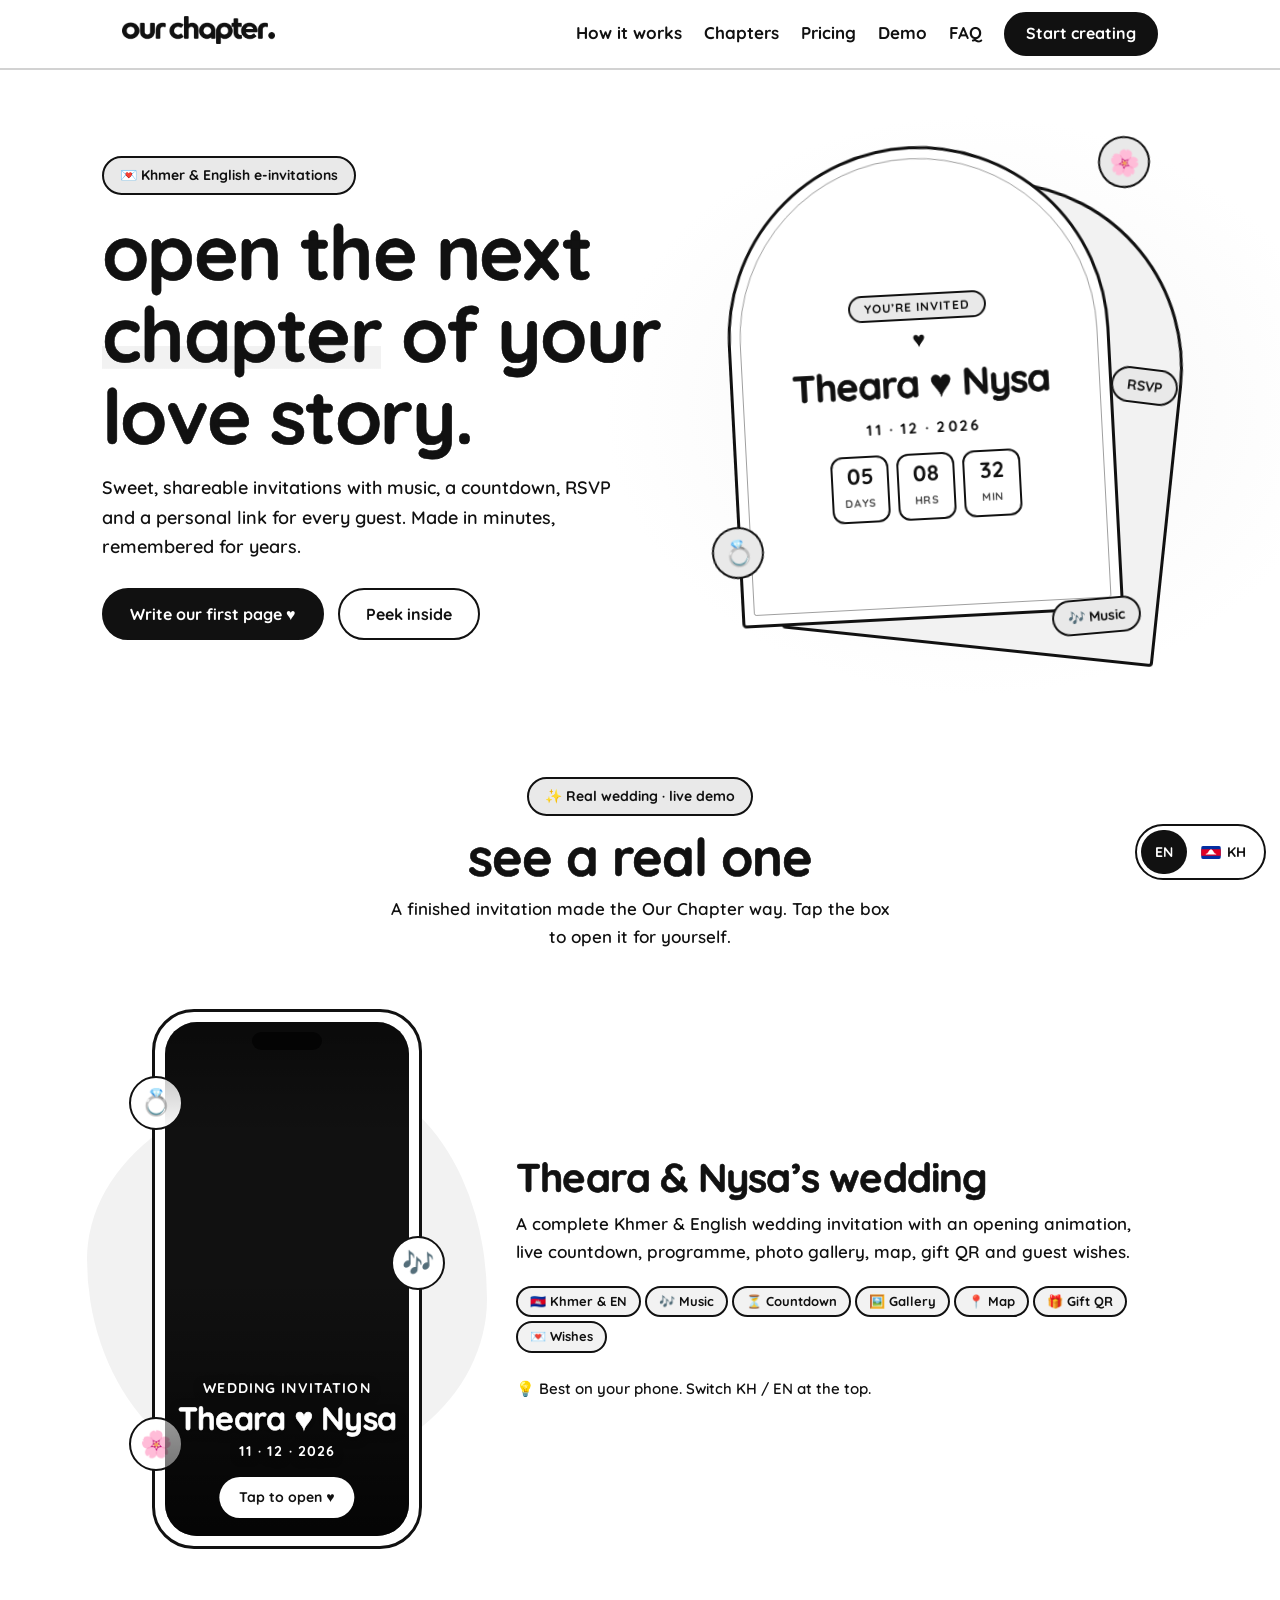
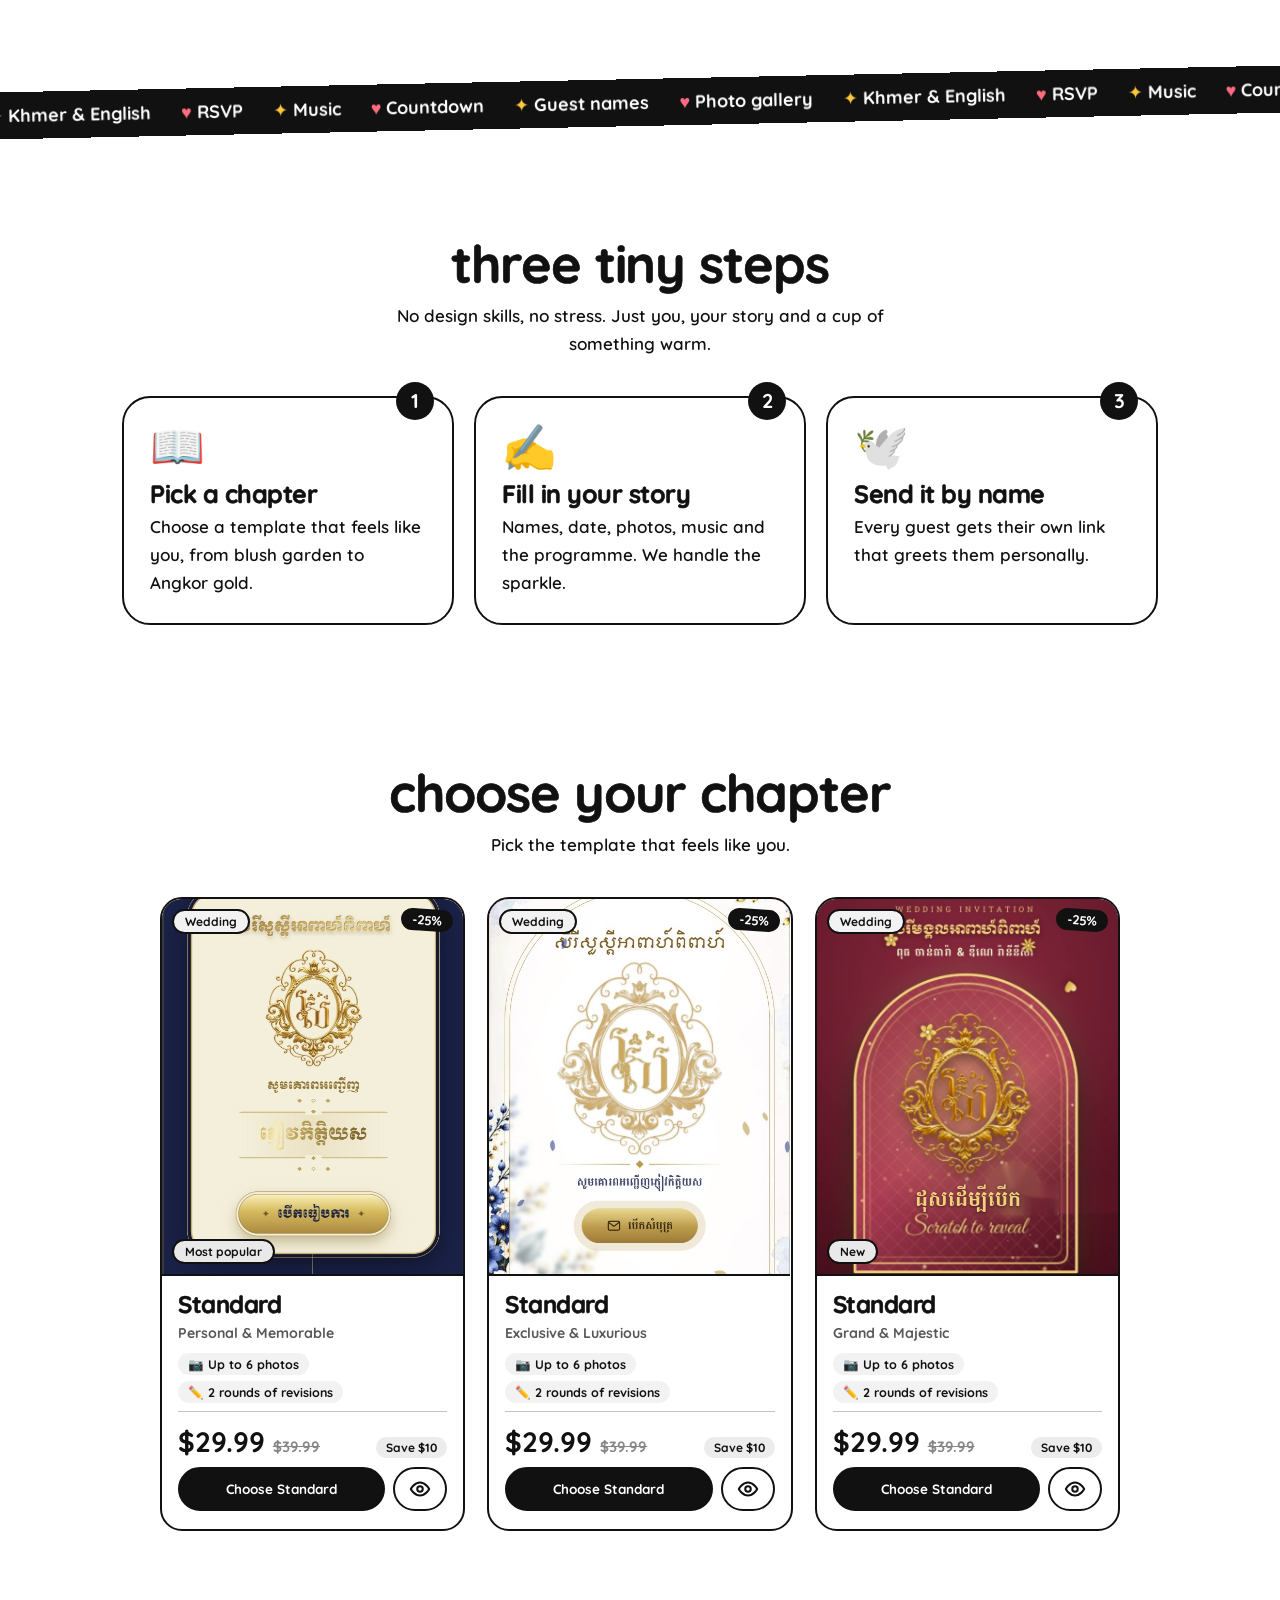
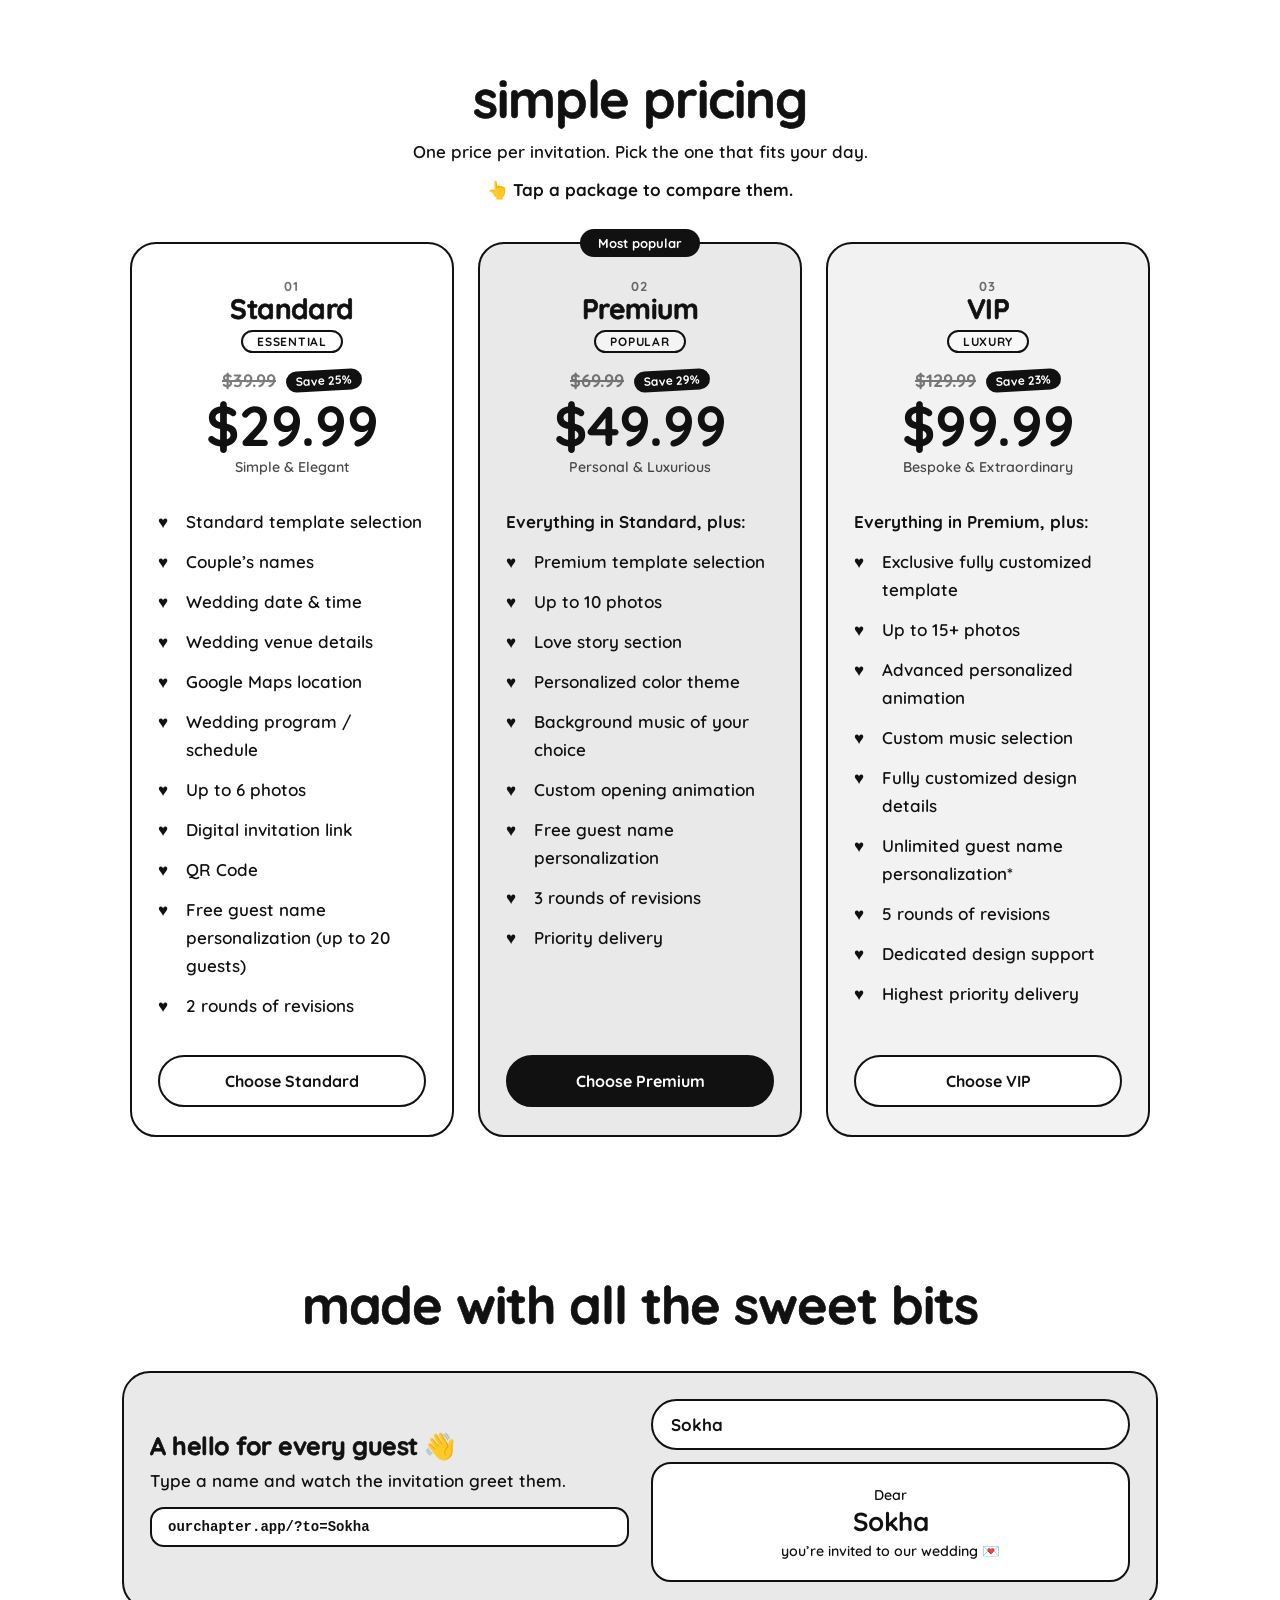
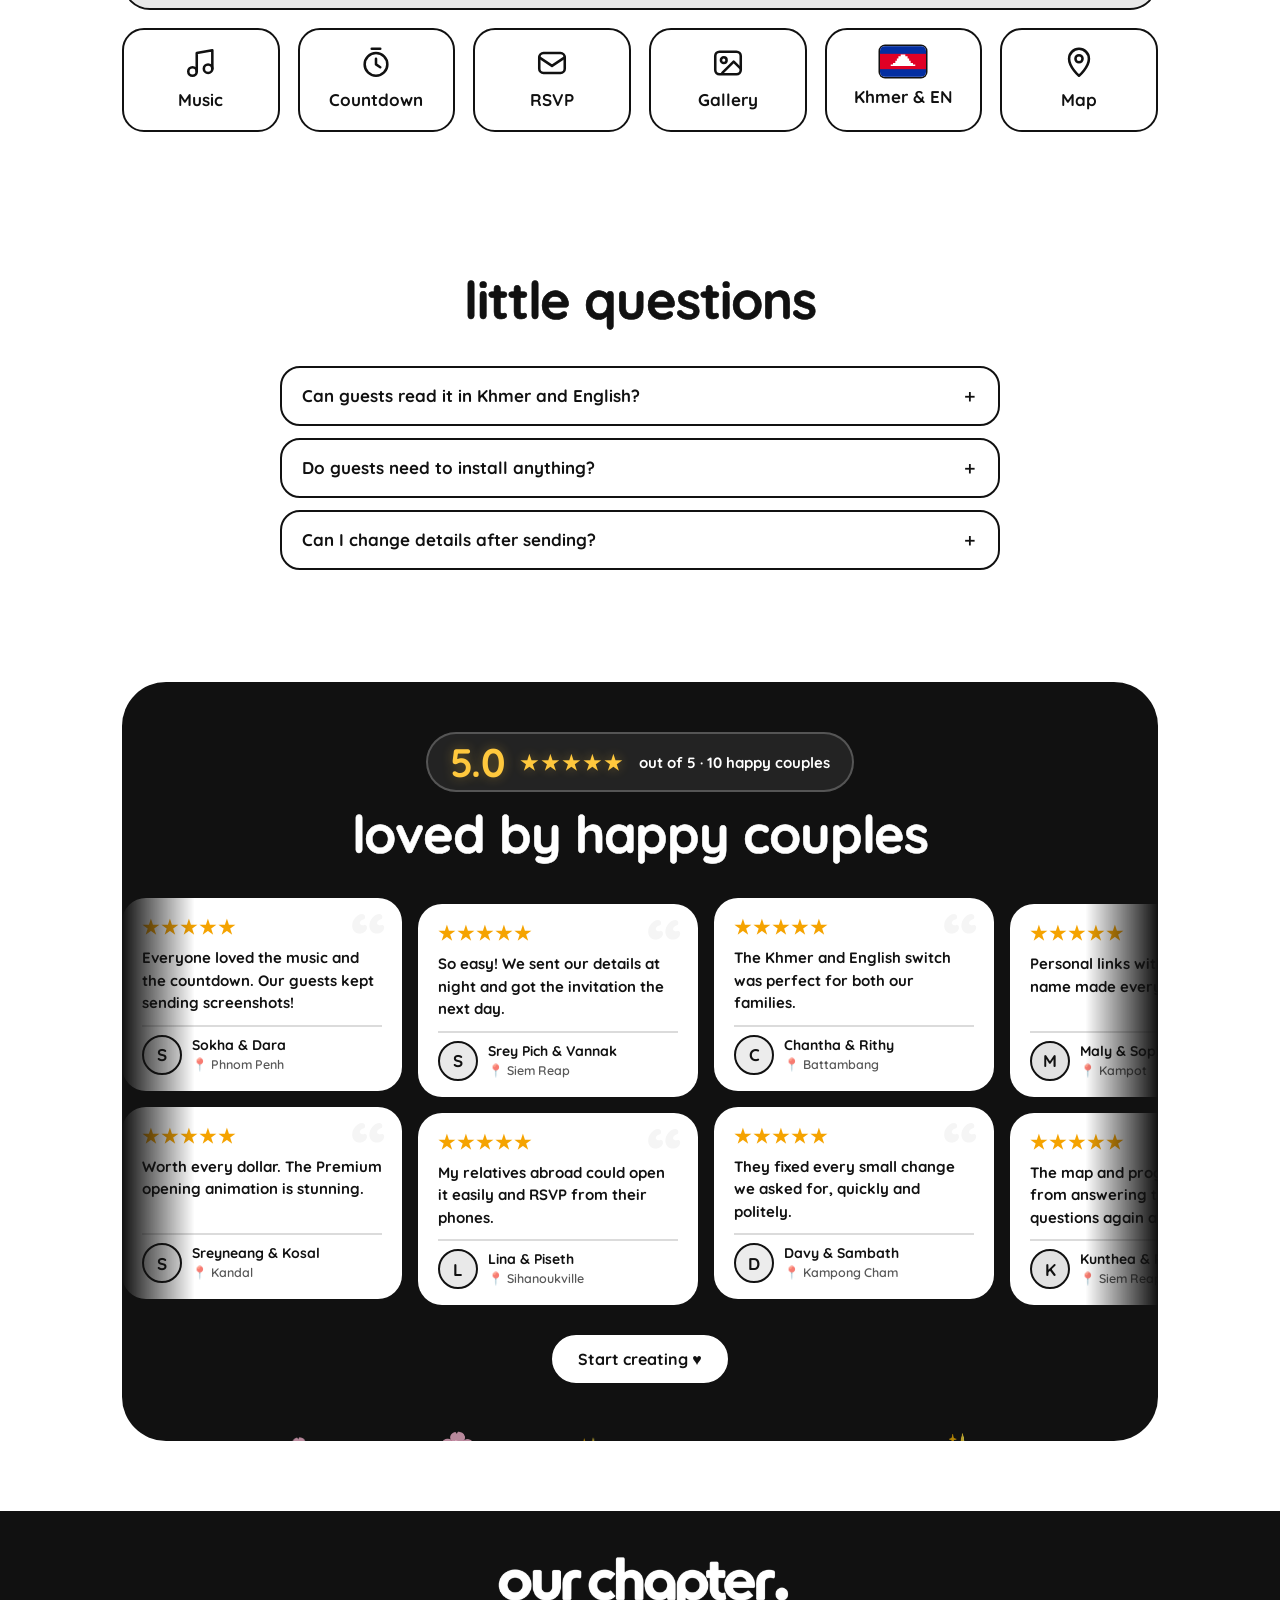
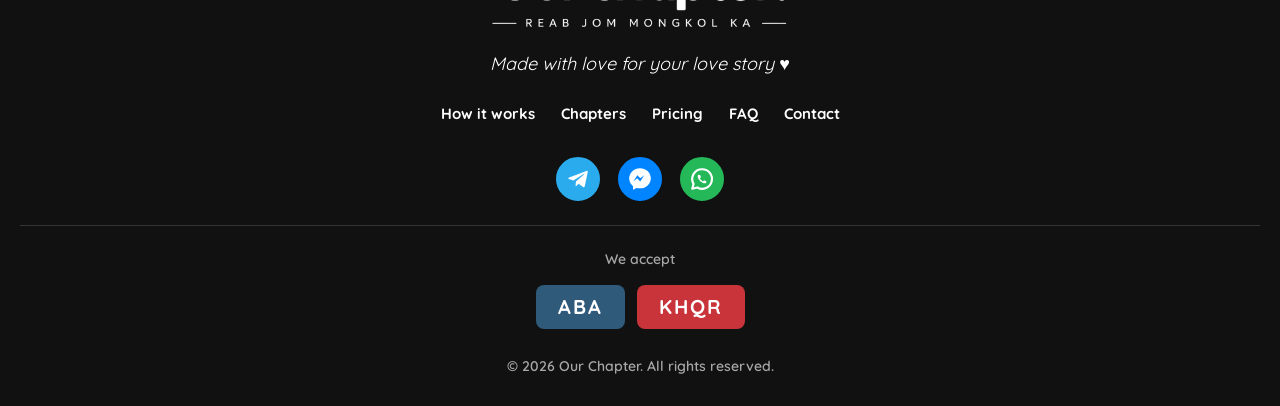
==== commit a50943d7: "Add files via upload" ====
--- a/index.html
+++ b/index.html
@@ -1,73 +1,131 @@
 <!doctype html>
-<html lang="en"><head><meta charset="utf-8"><meta name="viewport" content="width=device-width, initial-scale=1, viewport-fit=cover">
+<html lang="en"><head><meta name="google-site-verification" content="8ri1l2RrHDqLE5DugDdsar7ux3KKqLOVgFKwZO_JjXc" /><meta charset="utf-8"><meta name="viewport" content="width=device-width, initial-scale=1, viewport-fit=cover">
 <title>Our Chapter · Open the next chapter of your love story</title>
 <meta name="description" content="Cute Khmer &amp; English wedding invitations with music, countdown, RSVP and a personal link for every guest.">
-<meta property="og:title" content="Our Chapter · Open the next chapter of your love story"><meta property="og:image" content="https://our-chapter-site.vercel.app/og-image.png"><meta name="twitter:card" content="summary_large_image">
-<meta name="theme-color" content="#fff7f5">
-<link rel="preconnect" href="https://fonts.googleapis.com"><link rel="preconnect" href="https://fonts.gstatic.com" crossorigin>
-<link href="https://fonts.googleapis.com/css2?family=Fredoka:wght@500;600;700&family=Battambang:wght@400;700&display=swap" rel="stylesheet">
-<link rel="stylesheet" href="css/style.css"><link rel="icon" href="favicon.ico" sizes="any"><link rel="apple-touch-icon" href="apple-touch-icon.png">
-<meta name="google-site-verification" content="8ri1l2RrHDqLE5DugDdsar7ux3KKqLOVgFKwZO_JjXc"></head><body>
+<meta property="og:type" content="website"><meta property="og:site_name" content="Our Chapter">
+<meta property="og:title" content="Our Chapter · Open the next chapter of your love story"><meta property="og:description" content="Cute Khmer &amp; English wedding invitations with music, countdown, RSVP and a personal link for every guest.">
 
-<nav><a class="lg" href="#top"><img src="images/logo.png" alt="Our Chapter"></a>
-<div class="nr"><button type="button" class="lgp" id="lgp" aria-label="Language">KH ខ្មែរ</button><a class="btn s" href="#start">Start creating</a></div></nav>
+<meta property="og:url" content="https://our-chapter-site.vercel.app/"><meta property="og:image" content="https://our-chapter-site.vercel.app/og-image.png"><meta property="og:image:width" content="1200"><meta property="og:image:height" content="630"><meta property="og:image:type" content="image/png"><meta property="og:image:alt" content="Our Chapter logo: open the next chapter of your love story">
+<meta name="twitter:card" content="summary_large_image"><meta name="twitter:title" content="Our Chapter · Open the next chapter of your love story"><meta name="twitter:description" content="Cute Khmer &amp; English wedding invitations with music, countdown, RSVP and a personal link for every guest."><meta name="twitter:image" content="https://our-chapter-site.vercel.app/og-image.png">
+<meta name="theme-color" content="#ffffff"><link rel="preconnect" href="https://fonts.googleapis.com"><link rel="preconnect" href="https://fonts.gstatic.com" crossorigin>
+<script>document.documentElement.className='js'</script>
+<link href="https://fonts.googleapis.com/css2?family=Abril+Fatface&family=Quicksand:wght@500;600;700&family=Battambang:wght@400;700&family=Moul&family=Moulpali&display=swap" rel="stylesheet">
+<link rel="stylesheet" href="css/style.css"><link rel="icon" href="favicon.ico" sizes="any"><link rel="icon" type="image/png" sizes="32x32" href="favicon-32.png"><link rel="icon" type="image/png" sizes="192x192" href="icon-192.png"><link rel="apple-touch-icon" href="apple-touch-icon.png"></head><body>
 
-<header id="top"><div>
+<!-- ============ TOP MENU ============ -->
+<nav><div class="wrap"><a class="lg" href="#hero"><img src="images/logo-mark.png" alt="Our Chapter"></a><div id="mp"><a href="#how">How it works</a><a href="#chapters">Chapters</a><a href="#pricing">Pricing</a><a href="#demo">Demo</a><a href="#faq">FAQ</a><a class="btn" href="#start">Start creating</a></div><button type="button" class="lgp" id="lgp" aria-label="Language">KH ខ្មែរ</button><button type="button" class="mb" id="mb" aria-label="Menu" aria-expanded="false" aria-controls="mp"><i></i><i></i><i></i></button></div></nav>
+
+<!-- ============ HERO (top of the page) ============ -->
+<header id="hero"><div class="wrap"><div>
 <span class="pill">💌 Khmer &amp; English e-invitations</span>
-<h1><span class="w">Open</span> <span class="w">the</span> <span class="w">next</span> <span class="w hl">chapter</span> <span class="w">of</span> <span class="w">your</span> <span class="w">love</span> <span class="w">story.</span></h1>
+<h1><span class="w" style="--i:0">Open</span> <span class="w" style="--i:1">the</span> <span class="w" style="--i:2">next</span> <span class="w hl" style="--i:3">chapter</span> <span class="w" style="--i:4">of</span> <span class="w" style="--i:5">your</span> <span class="w" style="--i:6">love</span> <span class="w" style="--i:7">story.</span></h1>
 <p class="sub">Sweet, shareable invitations with music, a countdown, RSVP and a personal link for every guest. Made in minutes, remembered for years.</p>
 <div class="cta"><a class="btn" href="#start">Write our first page ♥</a><a class="btn o" href="#demo">Peek inside</a></div></div>
-<div class="card3" aria-hidden="true"><i class="st s1">💍</i><i class="st s2">🌸</i><div class="inv"><span>You’re invited</span><i>♥</i><h3>Theara ♥ Nysa</h3><p>11 · 12 · 2026</p></div></div></header>
+<div class="arches" aria-hidden="true"><div class="inv-back"></div><div class="inv"><span class="yi">You’re invited</span><i class="orn">♥</i><h3 class="nm">Theara ♥ Nysa</h3><p class="dt">11 · 12 · 2026</p><div class="cd"><div><b id="cdD">24</b><small>days</small></div><div><b id="cdH">08</b><small>hrs</small></div><div><b id="cdM">15</b><small>min</small></div></div></div><i class="st s1">💍</i><i class="st s2">🌸</i><span class="chip c1">RSVP</span><span class="chip c2">🎶 Music</span></div>
+<script>(function(){function t(){var d=new Date(2026,11,11,9,0)-new Date();if(d<0)d=0;var p=function(n){return String(n).padStart(2,"0")};document.getElementById("cdD").textContent=p(Math.floor(d/864e5));document.getElementById("cdH").textContent=p(Math.floor(d/36e5)%24);document.getElementById("cdM").textContent=p(Math.floor(d/6e4)%60)}t();setInterval(t,3e4)})();</script>
+</div></header>
 
-<section id="how"><h2>Three tiny steps</h2><p class="lead">No design skills, no stress. Just you, your story and a cup of something warm.</p>
-<div class="g3"><div class="box"><span class="e">📖</span><h3>Pick a chapter</h3><p>Choose a template that feels like you, from blush garden to Angkor gold.</p></div>
-<div class="box"><span class="e">✍️</span><h3>Fill in your story</h3><p>Names, date, photos, music and the programme. We handle the sparkle.</p></div>
-<div class="box"><span class="e">🕊️</span><h3>Send it by name</h3><p>Every guest gets their own link that greets them personally.</p></div></div></section>
+<!-- ============ LIVE DEMO ============ -->
+<section id="demo" class="dsec"><div class="wrap"><div class="head rv"><span class="pill">✨ Real wedding · live demo</span><h2 style="margin-top:12px">See a real one</h2><p>A finished invitation made the Our Chapter way. Tap the box to open it for yourself.</p></div>
+<div class="demo"><div class="pw rv"><div class="blob"></div><a class="ph3" href="https://theara-nysa1.netlify.app/" target="_blank" rel="noopener" aria-label="Open the live demo"><div class="in"><span class="nt"></span><img src="images/photo-1.jpg" alt="Theara and Nysa"><img src="images/photo-2.jpg" alt=""><img src="images/photo-3.jpg" alt=""><div class="cap"><small>WEDDING INVITATION</small><h3>Theara ♥ Nysa</h3><small>11 · 12 · 2026</small></div><span class="tap">Tap to open ♥</span></div>
+<div class="stk" style="top:12%;left:-26px"><i>💍</i></div><div class="stk" style="top:42%;right:-26px"><i style="animation-delay:-1s">🎶</i></div><div class="stk" style="bottom:14%;left:-26px"><i style="animation-delay:-2s">🌸</i></div></a></div>
+<div class="dtx rv" style="--i:1"><h3 style="font-size:clamp(28px,5vw,40px);margin-bottom:10px">Theara &amp; Nysa’s wedding</h3><p>A complete Khmer &amp; English wedding invitation with an opening animation, live countdown, programme, photo gallery, map, gift QR and guest wishes.</p>
+<div style="margin:16px 0 24px"><span class="tag">🇰🇭 Khmer &amp; EN</span><span class="tag">🎶 Music</span><span class="tag">⏳ Countdown</span><span class="tag">🖼️ Gallery</span><span class="tag">📍 Map</span><span class="tag">🎁 Gift QR</span><span class="tag">💌 Wishes</span></div>
+<p class="tip">💡 Best on your phone. Switch KH / EN at the top.</p></div></div></div></section>
 
-<section id="demo" class="tint"><h2>See a real one</h2><p class="lead">A finished invitation made the Our Chapter way. Tap the box to open it for yourself.</p>
-<a class="demo" href="https://theara-nysa1.netlify.app/" target="_blank" rel="noopener" aria-label="Open the live demo"><img src="images/photo-1.jpg" alt="Theara and Nysa"><div><small>WEDDING INVITATION</small><h3>Theara ♥ Nysa</h3><small>11 · 12 · 2026</small><span class="btn s">Tap to open ♥</span></div></a>
-<p class="tags"><span>🇰🇭 Khmer &amp; EN</span><span>🎶 Music</span><span>⏳ Countdown</span><span>🖼️ Gallery</span><span>📍 Map</span><span>🎁 Gift QR</span><span>💌 Wishes</span></p>
-<div class="guest"><h3>A hello for every guest 👋</h3><p>Type a name and watch the invitation greet them.</p><input id="gi" value="Sokha" maxlength="30" aria-label="Guest name"><div class="dear"><small>Dear</small><b id="gn"></b><small>you’re invited to our wedding 💌</small></div></div></section>
+<div class="mqw"><div class="mq" aria-hidden="true"><div id="mq"><span><b class="ic s">✦</b> Khmer &amp; English</span><span><b class="ic h">♥</b> RSVP</span><span><b class="ic s">✦</b> Music</span><span><b class="ic h">♥</b> Countdown</span><span><b class="ic s">✦</b> Guest names</span><span><b class="ic h">♥</b> Photo gallery</span></div></div></div>
 
-<section id="pricing"><h2>Simple pricing</h2><p class="lead">One price per invitation. Pick the one that fits your day.</p>
-<div class="g3 plans">
-<div class="plan"><h3>Basic</h3><small>Simple &amp; Elegant</small><div class="pr">$9.99 <s>$14.99</s></div>
-<ul><li>Couple’s names</li><li>Wedding date &amp; time</li><li>Google Maps location</li><li>Wedding program / schedule</li><li>Up to 3 photos</li><li>Digital invitation link</li><li>QR Code</li><li>1 round of revisions</li></ul>
-<a class="btn o" href="#start" data-plan="Basic $9.99">Choose Basic</a></div>
-<div class="plan ft"><span class="rb">Most popular</span><h3>Standard</h3><small>Personal &amp; Memorable</small><div class="pr">$19.99 <s>$24.99</s></div>
-<ul><li class="lead">Everything in Basic, plus:</li><li>Premium template selection</li><li>Up to 6 photos</li><li>Love story section</li><li>Personalized color theme</li><li>2 rounds of revisions</li></ul>
-<a class="btn" href="#start" data-plan="Standard $19.99">Choose Standard</a></div>
-<div class="plan"><h3>Premium</h3><small>Exclusive &amp; Luxurious</small><div class="pr">$29.99 <s>$39.99</s></div>
-<ul><li class="lead">Everything in Standard, plus:</li><li>Royal template selection</li><li>Up to 10 photos</li><li>Background music of your choice</li><li>Custom opening animation</li><li>Can input video</li><li>3 rounds of revisions</li><li>Priority delivery</li></ul>
-<a class="btn o" href="#start" data-plan="Premium $29.99">Choose Premium</a></div></div></section>
+<!-- ============ HOW IT WORKS ============ -->
+<section id="how"><div class="wrap"><div class="head rv"><h2>Three tiny steps</h2><p>No design skills, no stress. Just you, your story and a cup of something warm.</p></div>
+<div class="grid"><div class="card rv" style="--i:0"><span class="n">1</span><span class="e">📖</span><h3>Pick a chapter</h3><p>Choose a template that feels like you, from blush garden to Angkor gold.</p></div>
+<div class="card rv" style="--i:1"><span class="n">2</span><span class="e">✍️</span><h3>Fill in your story</h3><p>Names, date, photos, music and the programme. We handle the sparkle.</p></div>
+<div class="card rv" style="--i:2"><span class="n">3</span><span class="e">🕊️</span><h3>Send it by name</h3><p>Every guest gets their own link that greets them personally.</p></div></div></div></section>
 
-<section class="tint"><h2>Loved by happy couples</h2><p class="lead stars">★★★★★ <span>5.0 out of 5 · 10 happy couples</span></p>
-<div class="g3"><figure class="box"><blockquote>Everyone loved the music and the countdown. Our guests kept sending screenshots!</blockquote><figcaption><b>Sokha &amp; Dara</b> 📍 Phnom Penh</figcaption></figure>
-<figure class="box"><blockquote>The Khmer and English switch was perfect for both our families.</blockquote><figcaption><b>Chantha &amp; Rithy</b> 📍 Battambang</figcaption></figure>
-<figure class="box"><blockquote>Personal links with each guest’s name made everyone smile.</blockquote><figcaption><b>Maly &amp; Sophea</b> 📍 Kampot</figcaption></figure></div></section>
+<!-- ============ CHOOSE YOUR CHAPTER (templates) ============ -->
+<section id="chapters"><div class="wrap"><div class="head rv"><h2>Choose your chapter</h2><p>Pick the template that feels like you.</p></div>
+<div class="tgrid"><article class="tp rv" style="--i:0"><div class="tp-img"><div class="tp-mock m2"><div class="tp-bx"><i class="tp-cr">♥</i><span class="tp-wi">WEDDING INVITATION</span><span class="tp-dv"></span><h4 class="tp-nm">Theara ♥ Nysa</h4></div></div><img class="tp-shot" src="images/thumb-standard.jpg" alt="" loading="lazy" onerror="this.remove()"><span class="tp-wd">Wedding</span><span class="tp-dc">-25%</span><span class="tp-pop">Most popular</span></div><div class="tp-body"><h3>Standard</h3><small>Personal &amp; Memorable</small><div class="tp-chips"><span class="tp-chip">📷 Up to 6 photos</span><span class="tp-chip">✏️ 2 rounds of revisions</span></div><div class="tp-price"><b>$29.99</b><s>$39.99</s><span class="tp-save">Save $10</span></div><div class="tp-btns"><a class="btn" href="#start" data-plan="Standard $29.99" data-tpl="Personal &amp; Memorable">Choose Standard</a><a class="btn o tp-view" href="https://standard-e-invitation.vercel.app/" target="_blank" rel="noopener" aria-label="View Standard (Personal &amp; Memorable) demo" title="View"><svg viewBox="0 0 24 24" aria-hidden="true" width="22" height="22" fill="none" stroke="currentColor" stroke-width="2.2" stroke-linecap="round" stroke-linejoin="round"><path d="M2 12s3.6-7 10-7 10 7 10 7-3.6 7-10 7S2 12 2 12z"/><circle cx="12" cy="12" r="3"/></svg></a></div></div></article><article class="tp rv" style="--i:1"><div class="tp-img"><div class="tp-mock m3"><div class="tp-bx"><i class="tp-cr">♥</i><span class="tp-wi">WEDDING INVITATION</span><span class="tp-dv"></span><h4 class="tp-nm">Theara ♥ Nysa</h4></div></div><img class="tp-shot" src="images/thumb-premium.jpg" alt="" loading="lazy" onerror="this.remove()"><span class="tp-wd">Wedding</span><span class="tp-dc">-25%</span></div><div class="tp-body"><h3>Standard</h3><small>Exclusive &amp; Luxurious</small><div class="tp-chips"><span class="tp-chip">📷 Up to 6 photos</span><span class="tp-chip">✏️ 2 rounds of revisions</span></div><div class="tp-price"><b>$29.99</b><s>$39.99</s><span class="tp-save">Save $10</span></div><div class="tp-btns"><a class="btn" href="#start" data-plan="Standard $29.99" data-tpl="Exclusive &amp; Luxurious">Choose Standard</a><a class="btn o tp-view" href="https://theara-nysa1.netlify.app/" target="_blank" rel="noopener" aria-label="View Standard (Exclusive &amp; Luxurious) demo" title="View"><svg viewBox="0 0 24 24" aria-hidden="true" width="22" height="22" fill="none" stroke="currentColor" stroke-width="2.2" stroke-linecap="round" stroke-linejoin="round"><path d="M2 12s3.6-7 10-7 10 7 10 7-3.6 7-10 7S2 12 2 12z"/><circle cx="12" cy="12" r="3"/></svg></a></div></div></article><article class="tp rv" style="--i:2"><div class="tp-img"><div class="tp-mock m4"><div class="tp-bx"><i class="tp-cr">♥</i><span class="tp-wi">WEDDING INVITATION</span><span class="tp-dv"></span><h4 class="tp-nm">Theara ♥ Nysa</h4></div></div><img class="tp-shot" src="images/thumb-royal.jpg" alt="" loading="lazy" onerror="this.remove()"><span class="tp-sc" aria-hidden="true">ដុសដើម្បីបើក</span><span class="tp-wd">Wedding</span><span class="tp-dc">-25%</span><span class="tp-pop">New</span></div><div class="tp-body"><h3>Standard</h3><small>Grand &amp; Majestic</small><div class="tp-chips"><span class="tp-chip">📷 Up to 6 photos</span><span class="tp-chip">✏️ 2 rounds of revisions</span></div><div class="tp-price"><b>$29.99</b><s>$39.99</s><span class="tp-save">Save $10</span></div><div class="tp-btns"><a class="btn" href="#start" data-plan="Standard $29.99" data-tpl="Grand &amp; Majestic">Choose Standard</a><a class="btn o tp-view" href="https://premium2-eight.vercel.app/" target="_blank" rel="noopener" aria-label="View Standard (Grand &amp; Majestic) demo" title="View"><svg viewBox="0 0 24 24" aria-hidden="true" width="22" height="22" fill="none" stroke="currentColor" stroke-width="2.2" stroke-linecap="round" stroke-linejoin="round"><path d="M2 12s3.6-7 10-7 10 7 10 7-3.6 7-10 7S2 12 2 12z"/><circle cx="12" cy="12" r="3"/></svg></a></div></div></article></div></div></section>
 
-<section id="faq"><h2>Little questions</h2>
-<details><summary>Can guests read it in Khmer and English?</summary><p>Yes. One tap switches the whole invitation between the two.</p></details>
-<details><summary>Do guests need to install anything?</summary><p>Nope. It opens from a simple link in Telegram, Messenger or any browser.</p></details>
-<details><summary>Can I change details after sending?</summary><p>Of course. Update once and every link shows the new version.</p></details></section>
+<!-- ============ PRICING (edit prices and list items here) ============ -->
+<section id="pricing"><div class="wrap"><div class="head rv"><h2>Simple pricing</h2><p>One price per invitation. Pick the one that fits your day.</p><p class="cmp-hint">👆 Tap a package to compare them.</p></div>
+<div class="plans">
+<div class="plan rv" style="--i:0"><div class="no">01</div><h3>Standard</h3><em class="tg">Essential</em><div class="was"><s>$39.99</s><span class="sv">Save 25%</span></div><div class="pr">$29.99</div><small>Simple &amp; Elegant</small>
+<ul><li>Standard template selection</li><li>Couple’s names</li><li>Wedding date &amp; time</li><li>Wedding venue details</li><li>Google Maps location</li><li>Wedding program / schedule</li><li>Up to 6 photos</li><li>Digital invitation link</li><li>QR Code</li><li>Free guest name personalization (up to 20 guests)</li><li>2 rounds of revisions</li></ul>
+<a class="btn o" href="#start" data-plan="Standard $29.99">Choose Standard</a></div>
+<div class="plan ft rv" style="--i:1"><span class="rb">Most popular</span><div class="no">02</div><h3>Premium</h3><em class="tg">Popular</em><div class="was"><s>$69.99</s><span class="sv">Save 29%</span></div><div class="pr">$49.99</div><small>Personal &amp; Luxurious</small>
+<ul><li class="lead">Everything in Standard, plus:</li><li>Premium template selection</li><li>Up to 10 photos</li><li>Love story section</li><li>Personalized color theme</li><li>Background music of your choice</li><li>Custom opening animation</li><li>Free guest name personalization</li><li>3 rounds of revisions</li><li>Priority delivery</li></ul>
+<a class="btn" href="#start" data-plan="Premium $49.99">Choose Premium</a></div>
+<div class="plan vip rv" style="--i:2"><div class="no">03</div><h3>VIP</h3><em class="tg">Luxury</em><div class="was"><s>$129.99</s><span class="sv">Save 23%</span></div><div class="pr">$99.99</div><small>Bespoke &amp; Extraordinary</small>
+<ul><li class="lead">Everything in Premium, plus:</li><li>Exclusive fully customized template</li><li>Up to 15+ photos</li><li>Advanced personalized animation</li><li>Custom music selection</li><li>Fully customized design details</li><li>Unlimited guest name personalization*</li><li>5 rounds of revisions</li><li>Dedicated design support</li><li>Highest priority delivery</li></ul>
+<a class="btn o" href="#start" data-plan="VIP $99.99">Choose VIP</a></div>
+</div></div></section>
 
-<section class="end"><h2>Ready for your chapter?</h2><a class="btn" href="#start">Start creating ♥</a></section>
+<section><div class="wrap"><div class="head rv"><h2>Made with all the sweet bits</h2></div>
+<div class="bento"><div class="card big rv"><div><h3>A hello for every guest 👋</h3><p style="margin-top:8px">Type a name and watch the invitation greet them.</p><div class="url" id="gu"></div></div><div><input id="gi" value="Sokha" maxlength="30" aria-label="Guest name"><div class="dear" style="margin-top:12px"><small>Dear</small><h4 id="gn"></h4><small>you’re invited to our wedding 💌</small></div></div></div>
+<div class="t rv" style="--i:0"><svg viewBox="0 0 24 24" aria-hidden="true"><path d="M9 18V5l11-2v13"/><circle cx="6" cy="18" r="3"/><circle cx="17" cy="16" r="3"/></svg>Music</div><div class="t rv" style="--i:1"><svg viewBox="0 0 24 24" aria-hidden="true"><circle cx="12" cy="13" r="8"/><path d="M12 9v4l3 2M9 2h6"/></svg>Countdown</div><div class="t rv" style="--i:2"><svg viewBox="0 0 24 24" aria-hidden="true"><rect x="3" y="5" width="18" height="14" rx="3"/><path d="M3 8l9 6 9-6"/></svg>RSVP</div><div class="t rv" style="--i:3"><svg viewBox="0 0 24 24" aria-hidden="true"><rect x="3" y="4" width="18" height="16" rx="3"/><circle cx="9" cy="10" r="2"/><path d="M21 16l-5-5-8 8"/></svg>Gallery</div><div class="t rv" style="--i:4"><svg class="fg" viewBox="0 0 30 20" aria-hidden="true"><rect width="30" height="20" fill="#032ea1"/><rect y="5" width="30" height="10" fill="#e00025"/><path fill="#fff" d="M7 13v-1h1.500v-1H10V9.500h1V8h1V6.500h1.500V5.500h3V6.500H18V8h1v1.500h1V11h1.500v1H23v1z"/></svg>Khmer &amp; EN</div><div class="t rv" style="--i:5"><svg viewBox="0 0 24 24" aria-hidden="true"><path d="M12 21s7-6 7-12a7 7 0 0 0-14 0c0 6 7 12 7 12z"/><circle cx="12" cy="9" r="2.500"/></svg>Map</div></div></div></section>
 
-<footer><img src="images/logo-white.png" alt="Our Chapter"><p>Made with love for your love story ♥</p>
-<div class="fl"><a href="#how">How it works</a><a href="#pricing">Pricing</a><a href="#faq">FAQ</a><a href="#start">Contact</a></div>
-<p class="fcp">We accept ABA · KHQR<br>© 2026 Our Chapter. All rights reserved.</p></footer>
+<!-- ============ FAQ ============ -->
+<section id="faq"><div class="wrap"><div class="head rv"><h2>Little questions</h2></div>
+<details class="rv"><summary>Can guests read it in Khmer and English?</summary><p>Yes. One tap switches the whole invitation between the two.</p></details>
+<details class="rv"><summary>Do guests need to install anything?</summary><p>Nope. It opens from a simple link in Telegram, Messenger or any browser.</p></details>
+<details class="rv"><summary>Can I change details after sending?</summary><p>Of course. Update once and every link shows the new version.</p></details></div></section>
 
-<a class="sticky btn" href="#start">Start creating ♥</a>
+<div class="wrap" id="start"><div class="band tm-band rv"><div class="tm-score"><b class="tm-big">5.0</b><span class="tm-stars" aria-hidden="true">★★★★★</span><span class="tm-txt">out of 5 · 10 happy couples</span></div><h2>Loved by happy couples</h2><div class="tm-row"><div class="tm-track"><figure class="tm-card"><div class="tm-st" aria-label="5 out of 5 stars">★★★★★</div><blockquote>Everyone loved the music and the countdown. Our guests kept sending screenshots!</blockquote><figcaption><i class="tm-av">S</i><span><b>Sokha &amp; Dara</b><small>📍 Phnom Penh</small></span></figcaption></figure><figure class="tm-card"><div class="tm-st" aria-label="5 out of 5 stars">★★★★★</div><blockquote>So easy! We sent our details at night and got the invitation the next day.</blockquote><figcaption><i class="tm-av">S</i><span><b>Srey Pich &amp; Vannak</b><small>📍 Siem Reap</small></span></figcaption></figure><figure class="tm-card"><div class="tm-st" aria-label="5 out of 5 stars">★★★★★</div><blockquote>The Khmer and English switch was perfect for both our families.</blockquote><figcaption><i class="tm-av">C</i><span><b>Chantha &amp; Rithy</b><small>📍 Battambang</small></span></figcaption></figure><figure class="tm-card"><div class="tm-st" aria-label="5 out of 5 stars">★★★★★</div><blockquote>Personal links with each guest’s name made everyone smile.</blockquote><figcaption><i class="tm-av">M</i><span><b>Maly &amp; Sophea</b><small>📍 Kampot</small></span></figcaption></figure><figure class="tm-card"><div class="tm-st" aria-label="5 out of 5 stars">★★★★★</div><blockquote>Beautiful design, very kind team, and fast replies on Telegram.</blockquote><figcaption><i class="tm-av">B</i><span><b>Bopha &amp; Visal</b><small>📍 Phnom Penh</small></span></figcaption></figure></div></div><div class="tm-row tm-rev"><div class="tm-track"><figure class="tm-card"><div class="tm-st" aria-label="5 out of 5 stars">★★★★★</div><blockquote>Worth every dollar. The Premium opening animation is stunning.</blockquote><figcaption><i class="tm-av">S</i><span><b>Sreyneang &amp; Kosal</b><small>📍 Kandal</small></span></figcaption></figure><figure class="tm-card"><div class="tm-st" aria-label="5 out of 5 stars">★★★★★</div><blockquote>My relatives abroad could open it easily and RSVP from their phones.</blockquote><figcaption><i class="tm-av">L</i><span><b>Lina &amp; Piseth</b><small>📍 Sihanoukville</small></span></figcaption></figure><figure class="tm-card"><div class="tm-st" aria-label="5 out of 5 stars">★★★★★</div><blockquote>They fixed every small change we asked for, quickly and politely.</blockquote><figcaption><i class="tm-av">D</i><span><b>Davy &amp; Sambath</b><small>📍 Kampong Cham</small></span></figcaption></figure><figure class="tm-card"><div class="tm-st" aria-label="5 out of 5 stars">★★★★★</div><blockquote>The map and program saved us from answering the same questions again and again.</blockquote><figcaption><i class="tm-av">K</i><span><b>Kunthea &amp; Rotha</b><small>📍 Siem Reap</small></span></figcaption></figure><figure class="tm-card"><div class="tm-st" aria-label="5 out of 5 stars">★★★★★</div><blockquote>Cute, elegant and exactly our style. We recommend Our Chapter to every couple!</blockquote><figcaption><i class="tm-av">P</i><span><b>Pov &amp; Chenda</b><small>📍 Phnom Penh</small></span></figcaption></figure></div></div><a class="btn" href="#hero">Start creating ♥</a></div></div>
 
-<div id="md" hidden role="dialog" aria-modal="true" aria-labelledby="mh"><form class="mc" id="mf" autocomplete="off"><button type="button" class="mx" aria-label="Close">✕</button>
-<h3 id="mh">Let’s write your first page</h3><p class="lead">Tell us a little, then send it to us in one tap.</p>
+<!-- ============ START CREATING POP-UP ============ -->
+<div id="md" hidden role="dialog" aria-modal="true" aria-labelledby="mh"><form class="mc" id="mf" autocomplete="off"><button type="button" class="mx" aria-label="Close">✕</button><span class="bx">💌</span><h3 id="mh">Let’s write your first page</h3><p style="text-align:center;font-size:15px;margin-top:4px">Tell us a little, then send it to us in one tap.</p>
 <label>Your names *<input name="nm" placeholder="e.g. Theara &amp; Nysa" maxlength="60"></label>
 <div class="two"><label>Wedding date *<input type="date" name="dt"></label><label>Language<select name="ln"><option>Khmer &amp; English</option><option>Khmer</option><option>English</option></select></label></div>
-<label>Package<select name="pk"><option value="Basic $9.99">Basic · $9.99</option><option value="Standard $19.99" selected>Standard · $19.99</option><option value="Premium $29.99">Premium · $29.99</option></select></label>
+<label>Package<select name="pk"><option value="Standard $29.99">Standard · $29.99</option><option value="Premium $49.99" selected>Premium · $49.99</option><option value="VIP $99.99">VIP · $99.99</option></select></label>
+<label>Template<select name="tp"><option value="Personal &amp; Memorable">Personal &amp; Memorable</option><option value="Exclusive &amp; Luxurious">Exclusive &amp; Luxurious</option><option value="Grand &amp; Majestic">Grand &amp; Majestic</option><option value="Bespoke &amp; Extraordinary">Bespoke &amp; Extraordinary</option></select></label>
 <label>Phone or Telegram *<input name="ct" placeholder="So we can reply to you" maxlength="60"></label>
 <label>Anything else?<textarea name="nt" rows="2" maxlength="300" placeholder="Music, colours, ideas…"></textarea></label>
-<div class="snd"><a id="btg" target="_blank" rel="noopener">Send on Telegram</a><a id="bwa" target="_blank" rel="noopener">Send on WhatsApp</a><a id="bfb" target="_blank" rel="noopener">Send on Messenger</a></div>
-<p id="mw" hidden>⚠️ Please fill in every box marked * before sending.</p><p id="mt" hidden>✅ Message copied! If the chat opens empty, just paste it and press send.</p></form></div>
+<div class="snd"><a id="btg" target="_blank" rel="noopener" style="background:#2aabee"><svg class="ic" viewBox="0 0 24 24" aria-hidden="true"><path fill="#fff" d="M9.78 18.65l.28-4.23 7.68-6.92c.34-.31-.07-.46-.52-.19L7.74 13.3 3.64 12c-.88-.25-.89-.86.2-1.3l15.97-6.16c.73-.33 1.43.18 1.15 1.3l-2.72 12.81c-.19.91-.74 1.13-1.5.71L12.6 16.3l-1.99 1.93c-.23.23-.42.42-.83.42z"/></svg>Send on Telegram</a><a id="bfb" target="_blank" rel="noopener" style="background:#0084ff"><svg class="ic" viewBox="0 0 24 24" aria-hidden="true"><path fill="#fff" d="M12 2C6.5 2 2 6.2 2 11.4c0 2.9 1.4 5.5 3.6 7.2V22l3.3-1.8c.9.2 1.9.4 3.1.4 5.5 0 10-4.2 10-9.4S17.500 2 12 2z"/><path fill="#0084ff" d="M5.800 14.200l3.700-5.700 2.800 2.900 3.600-2.900-3.700 5.700-2.800-2.900z"/></svg>Send on Messenger</a><a id="bwa" target="_blank" rel="noopener" style="background:#25b858"><svg class="ic" viewBox="0 0 24 24" aria-hidden="true"><path d="M12 3a9 9 0 0 0-7.800 13.500L3 21l4.700-1.200A9 9 0 1 0 12 3z" fill="none" stroke="#fff" stroke-width="2" stroke-linejoin="round"/><path fill="#fff" d="M9 8c-.5 0-1 .6-1 1.400 0 2.800 3.400 6.300 6.600 6.600.8 0 1.400-.5 1.400-1l-.1-.9-2-.9-1 1c-1.200-.5-2.300-1.600-2.800-2.800l1-1-.9-2z"/></svg>Send on WhatsApp</a></div>
+<p id="mw" hidden>⚠️ Please fill in every box marked * before sending.</p>
+<p id="mt" hidden>✅ Message copied! If the chat opens empty, just paste it and press send.</p></form></div>
+<div class="lgs" role="group" aria-label="Language"><button data-l="en" class="on" type="button">EN</button><button data-l="kh" type="button"><svg viewBox="0 0 30 20" aria-hidden="true"><rect width="30" height="20" fill="#032ea1"/><rect y="5" width="30" height="10" fill="#e00025"/><path fill="#fff" d="M7 13v-1h1.500v-1H10V9.500h1V8h1V6.500h1.500V5.500h3V6.500H18V8h1v1.500h1V11h1.500v1H23v1z"/></svg>KH</button></div>
+<div class="tb">
+<a href="#demo"><svg viewBox="0 0 24 24" aria-hidden="true"><circle cx="12" cy="12" r="9"/><path d="M10 8.5l5 3.5-5 3.5z"/></svg>Demo</a>
+<a href="#how"><svg viewBox="0 0 24 24" aria-hidden="true"><path d="M9 18h6M10 21h4M12 3a6 6 0 0 0-3.5 10.900c.5.4.8 1 .8 1.600V16h5.400v-.5c0-.6.3-1.200.8-1.600A6 6 0 0 0 12 3z"/></svg>How</a>
+<a class="go" href="#start" aria-label="Start creating"><svg viewBox="0 0 24 24" aria-hidden="true"><rect x="3" y="5" width="18" height="14" rx="3"/><path d="M3 8l9 6 9-6"/></svg></a>
+<a href="#chapters"><svg viewBox="0 0 24 24" aria-hidden="true"><path d="M5 4h11a3 3 0 0 1 3 3v13H8a3 3 0 0 1-3-3z"/><path d="M5 17a3 3 0 0 1 3-3h11"/></svg>Chapters</a>
+<a href="#faq"><svg viewBox="0 0 24 24" aria-hidden="true"><circle cx="12" cy="12" r="9"/><path d="M9.500 9.500a2.500 2.500 0 1 1 3.500 2.300c-.7.400-1 .9-1 1.700M12 17h.01"/></svg>FAQ</a></div>
 
-<script src="js/translations.js"></script><script src="js/config.js"></script><script src="js/script.js"></script>
+<!-- ============ FOOTER ============ -->
+<footer><a class="flogo" href="#hero"><img src="images/logo-white.png" alt="Our Chapter · Reab Jom Mongkol Ka"></a><p class="ftag">Made with love for your love story ♥</p><div class="fl"><a href="#how">How it works</a><a href="#chapters">Chapters</a><a href="#pricing">Pricing</a><a href="#faq">FAQ</a><a href="#start">Contact</a></div><div class="soc"><a href="https://t.me/rnynysa" target="_blank" rel="noopener" aria-label="Telegram" style="background:#2aabee"><svg viewBox="0 0 24 24"><path fill="#fff" d="M9.78 18.65l.28-4.23 7.68-6.92c.34-.31-.07-.46-.52-.19L7.74 13.3 3.64 12c-.88-.25-.89-.86.2-1.3l15.97-6.16c.73-.33 1.43.18 1.15 1.3l-2.72 12.81c-.19.91-.74 1.13-1.5.71L12.6 16.3l-1.99 1.93c-.23.23-.42.42-.83.42z"/></svg></a><a href="https://www.messenger.com/t/100033183801374" target="_blank" rel="noopener" aria-label="Messenger" style="background:#0084ff"><svg viewBox="0 0 24 24"><path fill="#fff" d="M12 2C6.5 2 2 6.2 2 11.4c0 2.9 1.4 5.5 3.6 7.2V22l3.3-1.8c.9.2 1.9.4 3.1.4 5.5 0 10-4.2 10-9.4S17.5 2 12 2z"/><path fill="#0084ff" d="M5.8 14.2l3.7-5.7 2.8 2.9 3.6-2.9-3.7 5.7-2.8-2.9z"/></svg></a><a href="https://wa.me/85570562600" target="_blank" rel="noopener" aria-label="WhatsApp" style="background:#25b858"><svg viewBox="0 0 24 24"><path d="M12 3a9 9 0 0 0-7.8 13.5L3 21l4.7-1.2A9 9 0 1 0 12 3z" fill="none" stroke="#fff" stroke-width="2" stroke-linejoin="round"/><path fill="#fff" d="M9 8c-.5 0-1 .6-1 1.4 0 2.8 3.4 6.3 6.6 6.6.8 0 1.4-.5 1.4-1l-.1-.9-2-.9-1 1c-1.2-.5-2.3-1.6-2.8-2.8l1-1-.9-2z"/></svg></a></div><div class="fpay"><p>We accept</p><span>ABA</span><span>KHQR</span></div><p class="fcp">© 2026 Our Chapter. All rights reserved.</p></footer>
+
+<div id="cmp" class="cmp" hidden role="dialog" aria-modal="true"><div class="cmp-top"><button type="button" class="cmp-back">← Back</button><h2>Compare packages</h2></div><div class="cmp-wrap"><p class="cmp-rec">⭐ We recommend Premium for the most beautiful invitation.</p><table class="cmp-t"><thead>
+<tr><th></th><th class="cmp-col"><h3>Standard</h3><b>$29.99</b></th><th class="cmp-col cmp-hl"><span class="rb2">Recommended</span><h3>Premium</h3><b>$49.99</b></th><th class="cmp-col"><h3>VIP</h3><b>$99.99</b></th></tr></thead><tbody>
+<tr><th scope="row">Template</th><td class="cmp-v">Standard</td><td class="cmp-hl cmp-v">Premium</td><td class="cmp-v">Fully customized</td></tr>
+<tr><th scope="row">Photos</th><td class="cmp-v">6</td><td class="cmp-hl cmp-v">10</td><td class="cmp-v">15+</td></tr>
+<tr><th scope="row">Couple’s names</th><td class="cmp-y">✓</td><td class="cmp-hl cmp-y">✓</td><td class="cmp-y">✓</td></tr>
+<tr><th scope="row">Wedding date &amp; time</th><td class="cmp-y">✓</td><td class="cmp-hl cmp-y">✓</td><td class="cmp-y">✓</td></tr>
+<tr><th scope="row">Wedding venue details</th><td class="cmp-y">✓</td><td class="cmp-hl cmp-y">✓</td><td class="cmp-y">✓</td></tr>
+<tr><th scope="row">Google Maps location</th><td class="cmp-y">✓</td><td class="cmp-hl cmp-y">✓</td><td class="cmp-y">✓</td></tr>
+<tr><th scope="row">Wedding program / schedule</th><td class="cmp-y">✓</td><td class="cmp-hl cmp-y">✓</td><td class="cmp-y">✓</td></tr>
+<tr><th scope="row">Digital invitation link</th><td class="cmp-y">✓</td><td class="cmp-hl cmp-y">✓</td><td class="cmp-y">✓</td></tr>
+<tr><th scope="row">QR Code</th><td class="cmp-y">✓</td><td class="cmp-hl cmp-y">✓</td><td class="cmp-y">✓</td></tr>
+<tr><th scope="row">Guest name personalization</th><td class="cmp-v">Up to 20 guests</td><td class="cmp-hl cmp-v">Free</td><td class="cmp-v">Unlimited*</td></tr>
+<tr><th scope="row">Love story section</th><td class="cmp-n">–</td><td class="cmp-hl cmp-y">✓</td><td class="cmp-y">✓</td></tr>
+<tr><th scope="row">Personalized color theme</th><td class="cmp-n">–</td><td class="cmp-hl cmp-y">✓</td><td class="cmp-y">✓</td></tr>
+<tr><th scope="row">Background music of your choice</th><td class="cmp-n">–</td><td class="cmp-hl cmp-y">✓</td><td class="cmp-y">✓</td></tr>
+<tr><th scope="row">Custom opening animation</th><td class="cmp-n">–</td><td class="cmp-hl cmp-y">✓</td><td class="cmp-y">✓</td></tr>
+<tr><th scope="row">Custom music selection</th><td class="cmp-n">–</td><td class="cmp-hl cmp-n">–</td><td class="cmp-y">✓</td></tr>
+<tr><th scope="row">Advanced personalized animation</th><td class="cmp-n">–</td><td class="cmp-hl cmp-n">–</td><td class="cmp-y">✓</td></tr>
+<tr><th scope="row">Fully customized design details</th><td class="cmp-n">–</td><td class="cmp-hl cmp-n">–</td><td class="cmp-y">✓</td></tr>
+<tr><th scope="row">Dedicated design support</th><td class="cmp-n">–</td><td class="cmp-hl cmp-n">–</td><td class="cmp-y">✓</td></tr>
+<tr><th scope="row">Priority delivery</th><td class="cmp-n">–</td><td class="cmp-hl cmp-y">✓</td><td class="cmp-v">Highest</td></tr>
+<tr><th scope="row">Revisions</th><td class="cmp-v">2</td><td class="cmp-hl cmp-v">3</td><td class="cmp-v">5</td></tr></tbody><tfoot>
+<tr><th></th><td class=""><a class="btn o" href="#start" data-plan="Standard $29.99">Choose Standard</a></td><td class="cmp-hl"><a class="btn" href="#start" data-plan="Premium $49.99">Choose Premium</a></td><td class=""><a class="btn o" href="#start" data-plan="VIP $99.99">Choose VIP</a></td></tr></tfoot></table></div></div>
+<script src="js/translations.js"></script>
+<script src="js/config.js"></script>
+<script src="js/script.js"></script>
+<script>(function(){var c=document.getElementById("cmp");function show(){c.hidden=false;c.scrollTop=0;document.body.style.overflow="hidden";document.body.classList.add("cmp-open")}function shut(){c.hidden=true;document.body.style.overflow="";document.body.classList.remove("cmp-open")}function sync(){if(location.hash=="#compare")show();else if(!c.hidden)shut()}
+document.querySelectorAll(".plan").forEach(function(p){p.tabIndex=0;p.addEventListener("click",function(e){if(e.target.closest("a"))return;location.hash="compare"});p.addEventListener("keydown",function(e){if(e.key=="Enter"&&e.target===p)location.hash="compare"})});
+c.querySelector(".cmp-back").onclick=function(){if(location.hash=="#compare")history.back();else shut()};
+c.querySelectorAll("[data-plan]").forEach(function(a){a.addEventListener("click",function(){c.hidden=true;document.body.classList.remove("cmp-open");if(location.hash=="#compare")history.replaceState(null,"",location.pathname+location.search)})});
+addEventListener("hashchange",sync);addEventListener("keydown",function(e){if(e.key=="Escape"&&!c.hidden&&document.getElementById("md").hidden)history.back()});sync()})();</script>
+<script>(function(){var f=document.getElementById("mf"),tp=f.tp,pk=f.pk;
+
+tp.addEventListener("change",function(){if(tp.value=="Bespoke & Extraordinary")pk.value="VIP $99.99";else if(pk.value=="VIP $99.99")pk.value="Standard $29.99";pk.dispatchEvent(new Event("input",{bubbles:true}))});
+var D={"Standard $29.99":"Personal & Memorable","Premium $49.99":"Personal & Memorable","VIP $99.99":"Bespoke & Extraordinary"};tp.value=D[pk.value]||tp.value})();</script>
 </body></html>
--- a/css/style.css
+++ b/css/style.css
@@ -1,64 +1,1954 @@
-/* Our Chapter · simple cute look. Colours = logo: ink black, white, blush pink. */
-:root{--ink:#161316;--paper:#fffaf8;--blush:#ffe1e8;--pink:#f58aa5;--rose:#d9487a;--soft:#fff0f3;--r:24px}
-*{box-sizing:border-box;margin:0}html{scroll-behavior:smooth;scroll-padding-top:76px}
-body{font:17px/1.6 Fredoka,Battambang,sans-serif;color:var(--ink);background:var(--paper);-webkit-text-size-adjust:100%}
-:lang(km){font-family:Battambang,Fredoka,sans-serif;line-height:1.9}
-img{max-width:100%;display:block}a{color:inherit;text-decoration:none}
-h1,h2,h3{font-weight:700;line-height:1.15}h2{font-size:clamp(30px,6vw,44px);text-align:center}
-section{padding:64px 20px;max-width:1040px;margin:auto}.tint{max-width:none;background:var(--soft)}.tint>*{max-width:1000px;margin-left:auto;margin-right:auto}
-.lead{text-align:center;color:#6b5f66;margin:8px auto 32px;max-width:520px}
-nav{position:sticky;top:0;z-index:20;display:flex;justify-content:space-between;align-items:center;padding:10px 18px;background:#fffaf8ee;backdrop-filter:blur(10px);border-bottom:2px solid var(--blush)}
-.lg img{height:38px;width:auto}.nr{display:flex;gap:10px;align-items:center}
-.btn,.lgp{font:inherit;font-weight:600;cursor:pointer;display:inline-flex;justify-content:center;align-items:center;min-height:52px;padding:0 28px;border-radius:99px;background:var(--ink);color:#fff;border:2px solid var(--ink);box-shadow:0 4px 0 var(--pink);transition:.15s}
-.btn:hover{transform:translateY(-2px)}.btn:active{transform:translateY(3px);box-shadow:none}
-.btn.o{background:#fff;color:var(--ink)}.btn.s{min-height:44px;padding:0 20px;font-size:15px}
-.lgp{min-height:44px;padding:0 16px;background:var(--blush);color:var(--ink);border-color:var(--blush);box-shadow:none;font-size:15px}
-header{display:grid;gap:36px;align-items:center;max-width:1040px;margin:auto;padding:48px 20px 64px;text-align:center}
-.pill{display:inline-block;background:var(--blush);border-radius:99px;padding:6px 16px;font-size:15px;font-weight:600}
-h1{font-size:clamp(38px,9vw,66px);margin:16px 0}.hl{background:linear-gradient(transparent 58%,var(--blush) 58%)}
-.sub{max-width:520px;margin:0 auto 26px;color:#6b5f66}.cta{display:flex;gap:12px;justify-content:center;flex-wrap:wrap}
-.card3{position:relative;display:grid;place-items:center;padding:20px}
-.inv{width:min(300px,80%);background:#fff;border:3px solid var(--ink);border-radius:150px 150px 28px 28px;padding:56px 20px 30px;box-shadow:8px 8px 0 var(--blush);transform:rotate(-2deg)}
-.inv span{font-size:14px;letter-spacing:2px;text-transform:uppercase;color:var(--rose)}.inv i{display:block;color:var(--pink);font-size:26px;margin:6px 0}.inv h3{font-size:30px}.inv p{margin-top:8px;letter-spacing:3px}
-.st{position:absolute;font-size:38px;font-style:normal;animation:fl 3s ease-in-out infinite}.s1{top:6%;left:8%}.s2{bottom:10%;right:8%;animation-delay:-1.5s}
-@keyframes fl{50%{transform:translateY(-10px) rotate(8deg)}}
-.g3{display:grid;gap:18px;grid-template-columns:repeat(auto-fit,minmax(250px,1fr))}
-.box{background:#fff;border:2px solid var(--ink);border-radius:var(--r);padding:26px;box-shadow:5px 5px 0 var(--blush)}
-.box .e{font-size:38px}.box h3{margin:8px 0 6px;font-size:22px}.box p,blockquote{color:#6b5f66}figcaption{margin-top:12px;font-size:15px}
-.demo{display:grid;grid-template-columns:140px 1fr;gap:20px;align-items:center;background:#fff;border:2px solid var(--ink);border-radius:var(--r);padding:16px;box-shadow:5px 5px 0 var(--pink);max-width:560px!important}
-.demo img{border-radius:18px;aspect-ratio:3/4;object-fit:cover}.demo h3{font-size:28px;margin:4px 0 12px}.demo small{letter-spacing:2px;display:block}.demo .btn{margin-top:14px}
-.tags{display:flex;flex-wrap:wrap;gap:8px;justify-content:center;margin:24px auto}.tags span{background:#fff;border:2px solid var(--blush);border-radius:99px;padding:4px 14px;font-size:15px}
-.guest{background:#fff;border-radius:var(--r);padding:26px;text-align:center;max-width:560px!important;border:2px dashed var(--pink)}.guest p{color:#6b5f66;margin:4px 0 14px}
-input,select,textarea{font:inherit;width:100%;min-height:50px;padding:10px 16px;border:2px solid #e6d5da;border-radius:16px;background:#fff}
-input:focus,select:focus,textarea:focus{outline:none;border-color:var(--pink);box-shadow:0 0 0 4px var(--blush)}
-.dear{margin-top:14px;background:var(--soft);border-radius:18px;padding:14px}.dear b{display:block;font-size:26px;color:var(--rose)}
-.plans{align-items:start}.plan{position:relative;background:#fff;border:2px solid var(--ink);border-radius:var(--r);padding:28px 24px;display:flex;flex-direction:column;gap:12px}
-.plan.ft{background:var(--soft);box-shadow:6px 6px 0 var(--pink)}.plan small{color:#6b5f66;margin-top:-8px}
-.rb{position:absolute;top:-14px;left:50%;transform:translateX(-50%);background:var(--rose);color:#fff;border-radius:99px;padding:3px 16px;font-size:14px;font-weight:600;white-space:nowrap}
-.pr{font-size:44px;font-weight:700}.pr s{font-size:18px;color:#a99ba2;font-weight:400}
-.plan ul{list-style:none;padding:0;display:grid;gap:6px;font-size:16px}.plan li:not(.lead)::before{content:"♥ ";color:var(--pink)}.plan li.lead{font-weight:600}
-.plan .btn{margin-top:8px}.stars{color:var(--rose);font-size:24px}.stars span{font-size:15px;color:#6b5f66}
-details{background:#fff;border:2px solid var(--blush);border-radius:20px;padding:4px 20px;margin:0 auto 12px;max-width:640px}
-summary{cursor:pointer;font-weight:600;min-height:52px;display:flex;align-items:center}details[open]{border-color:var(--pink)}details p{padding-bottom:14px;color:#6b5f66}
-.end{text-align:center;display:grid;gap:20px;justify-items:center}
-footer{background:var(--ink);color:#fff;text-align:center;padding:44px 20px 110px;display:grid;gap:14px;justify-items:center}
-footer img{height:56px;width:auto}.fl{display:flex;gap:18px;flex-wrap:wrap;justify-content:center}.fcp{font-size:14px;opacity:.6}
-.sticky{position:fixed;z-index:15;left:16px;right:16px;bottom:calc(14px + env(safe-area-inset-bottom));background:var(--rose);border-color:var(--ink);box-shadow:0 4px 0 var(--ink)}
-#md{position:fixed;inset:0;z-index:30;background:#161316aa;display:grid;place-items:center;padding:14px;overflow:auto}#md[hidden]{display:none}
-.mc{position:relative;background:#fff;border-radius:28px;padding:30px 22px 24px;width:min(460px,100%);display:grid;gap:12px;max-height:94vh;overflow:auto}
-.mc h3{text-align:center;font-size:26px}.mc .lead{margin:0}.mc label{display:grid;gap:4px;font-weight:600;font-size:15px}.two{display:grid;grid-template-columns:1fr 1fr;gap:10px}
-.mx{position:absolute;top:10px;right:10px;width:44px;height:44px;border:0;border-radius:50%;background:var(--blush);font-size:18px;cursor:pointer}
-.snd{display:grid;gap:8px}.snd a{min-height:52px;display:grid;place-items:center;border-radius:99px;color:#fff;font-weight:600;cursor:pointer}
-#btg{background:#2aabee}#bwa{background:#25a65b}#bfb{background:#0a84ff}.snd .dis{opacity:.45}
-#mw,#mt{font-size:14px;text-align:center}input.bad{border-color:var(--rose)}
-@media(min-width:800px){header{grid-template-columns:1.2fr 1fr;text-align:left}.cta,.sub{justify-content:flex-start;margin-left:0}.sticky{display:none}footer{padding-bottom:44px}}
-@media(prefers-reduced-motion:reduce){*{animation:none!important;transition:none!important;scroll-behavior:auto!important}}
-
-/* Phone fit: nothing may be wider than the screen */
-html,body{max-width:100%;overflow-x:clip}
-header>*,.g3>*,.demo>*,.mc>*,.two>*{min-width:0}
-.g3{grid-template-columns:repeat(auto-fit,minmax(min(250px,100%),1fr))}
-.card3{overflow:hidden}.inv{width:min(300px,76%)}
-h1,h2,h3,p,summary,blockquote{overflow-wrap:anywhere}
-.rb{max-width:90%;overflow:hidden;text-overflow:ellipsis}
-@media(max-width:420px){section{padding:48px 16px}.demo{grid-template-columns:104px 1fr;gap:12px}.demo h3{font-size:22px}.btn{padding:0 20px}.nr{gap:6px}.lg img{height:32px}.pr{font-size:38px}}
+/* Our Chapter · main stylesheet
+   Colours live in the :root block right at the top (the --m, --c ... variables). */
+:root {
+  --m: #111111;
+  --c: #ffffff;
+  --bl: #f2f2f2;
+  --bt: #e9e9e9;
+  --sg: #f7f7f7;
+  --ink: #111111;
+  --sh: none;
+  color-scheme: light
+}
+
+* {
+  box-sizing: border-box
+}
+
+html {
+  scroll-behavior: smooth
+}
+
+body {
+  margin: 0;
+  color: var(--ink);
+  font: 600 17px/1.65 'Quicksand',sans-serif;
+  overflow-x: hidden;
+  background: var(--c)
+}
+
+h1, h2, h3, h4 {
+  font-family: 'Quicksand',sans-serif;
+  font-weight: 700;
+  letter-spacing: -.02em;
+  color: var(--m);
+  margin: 0;
+  line-height: 1.08
+}
+
+h2 {
+  font-size: clamp(32px,6vw,52px)
+}
+
+p {
+  margin: 0
+}
+
+.wrap {
+  max-width: 1080px;
+  margin: 0 auto;
+  padding: 0 22px
+}
+
+.btn {
+  display: inline-block;
+  padding: 14px 26px;
+  border: 2.5px solid var(--m);
+  border-radius: 99px;
+  background: var(--m);
+  color: var(--c);
+  font: 800 16px 'Quicksand',sans-serif;
+  text-decoration: none;
+  box-shadow: none;
+  transition: .2s;
+  cursor: pointer
+}
+
+.btn:hover {
+  transform: translateY(-2px);
+  box-shadow: none
+}
+
+.btn:active {
+  transform: scale(.94)
+}
+
+.btn.o {
+  background: #fff;
+  color: var(--m);
+  box-shadow: none
+}
+
+nav {
+  position: sticky;
+  top: 0;
+  z-index: 20;
+  backdrop-filter: blur(10px);
+  background: #ffffffcc;
+  border-bottom: 2px solid #11111130
+}
+
+nav .wrap {
+  display: flex;
+  align-items: center;
+  justify-content: space-between;
+  height: 68px
+}
+
+nav img {
+  height: 28px;
+  mix-blend-mode: multiply;
+  transition: .4s
+}
+
+nav img:hover {
+  opacity: .75
+}
+
+nav a:not(.btn) {
+  color: var(--m);
+  text-decoration: none;
+  font-weight: 800;
+  margin-right: 22px
+}
+
+nav a.lg {
+  margin-right: 0;
+  display: block
+}
+
+nav .btn {
+  padding: 9px 20px;
+  animation: none
+}
+
+@media(max-width:700px) {
+  nav a:not(.btn):not(.lg) {
+    display: none
+  }
+}
+
+@keyframes wig {
+  0%, 86%, 100% {
+    transform: none
+  }
+  90% {
+    transform: rotate(-5deg) scale(1.06)
+  }
+  94% {
+    transform: rotate(5deg) scale(1.06)
+  }
+}
+
+/* hero */
+#hero {
+  position: relative;
+  padding: 54px 0 30px
+}
+
+#hero .wrap {
+  display: grid;
+  gap: 30px;
+  align-items: center
+}
+
+/* hero is a single centred column (the phone lives in the demo section) */
+#hero .wrap {
+  text-align: center
+}
+
+#hero h1 {
+  max-width: 11em;
+  margin-left: auto;
+  margin-right: auto
+}
+
+#hero .sub {
+  margin-left: auto;
+  margin-right: auto
+}
+
+#hero .cta {
+  justify-content: center
+}
+
+.pill {
+  display: inline-block;
+  padding: 6px 16px;
+  border-radius: 99px;
+  background: var(--bt);
+  border: 2px solid var(--m);
+  color: var(--m);
+  font-weight: 800;
+  font-size: 14px;
+  animation: wp .6s both
+}
+
+h1 {
+  font-size: clamp(42px,9vw,76px);
+  margin: 16px 0
+}
+
+.w {
+  display: inline-block;
+  animation: wp .7s cubic-bezier(.3,1.6,.5,1) both;
+  animation-delay: calc(var(--i)*90ms + 200ms)
+}
+
+@keyframes wp {
+  from {
+    opacity: 0;
+    transform: translateY(30px) rotate(6deg) scale(.8)
+  }
+}
+
+.hl {
+  background: linear-gradient(var(--bl),var(--bl)) 0 90%/0 .3em no-repeat;
+  animation: hl 1s 1s forwards
+}
+
+@keyframes hl {
+  to {
+    background-size: 100% .3em
+  }
+}
+
+.sub {
+  max-width: 30em;
+  font-size: 18px;
+  animation: wp .7s .9s both
+}
+
+.cta {
+  display: flex;
+  gap: 14px;
+  flex-wrap: wrap;
+  margin-top: 26px;
+  animation: wp .7s 1.1s both
+}
+
+.stage {
+  position: relative;
+  min-height: 540px;
+  display: grid;
+  place-items: center
+}
+
+.blob {
+  position: absolute;
+  width: min(86vw,400px);
+  aspect-ratio: 1;
+  background: var(--bl);
+  border-radius: 62% 38% 55% 45%/45% 55% 45% 55%;
+  animation: mor 9s ease-in-out infinite
+}
+
+@keyframes mor {
+  50% {
+    border-radius: 40% 60% 42% 58%/58% 42% 60% 40%;
+    transform: rotate(14deg)
+  }
+}
+
+.phone {
+  position: relative;
+  width: 250px;
+  height: 500px;
+  padding: 10px;
+  border: 3px solid var(--m);
+  border-radius: 40px;
+  background: #fff;
+  box-shadow: none;
+  animation: fl2 5s ease-in-out infinite
+}
+
+@keyframes fl2 {
+  50% {
+    transform: translateY(-10px) rotate(1deg)
+  }
+}
+
+.scr {
+  height: 100%;
+  border-radius: 30px;
+  background: linear-gradient(#f7f7f7,#ececec);
+  text-align: center;
+  padding: 22px 14px;
+  overflow: hidden
+}
+
+.scr .pt {
+  color: var(--m);
+  font-weight: 800;
+  font-size: 14px
+}
+
+.env {
+  position: relative;
+  width: 190px;
+  height: 124px;
+  margin: 96px auto 0;
+  perspective: 600px
+}
+
+.env>* {
+  position: absolute;
+  display: block
+}
+
+.eb {
+  inset: 0;
+  background: #e6e6e6;
+  border-radius: 8px
+}
+
+.lt {
+  left: 9%;
+  right: 9%;
+  top: 8px;
+  bottom: 8px;
+  background: #ffffff;
+  border-radius: 6px;
+  border: 1.5px solid #111111;
+  padding: 9px 4px;
+  color: var(--m);
+  line-height: 1.35;
+  animation: lt 9s infinite;
+  z-index: 2
+}
+
+.lt h4 {
+  font-size: 19px;
+  margin: 2px 0
+}
+
+.lt small {
+  font-size: 11px;
+  display: block
+}
+
+.ef {
+  inset: 0;
+  z-index: 3;
+  border-radius: 8px;
+  background: #f2f2f2;
+  clip-path: polygon(0 0,50% 56%,100% 0,100% 100%,0 100%)
+}
+
+.fp {
+  left: 0;
+  right: 0;
+  top: 0;
+  height: 58%;
+  z-index: 4;
+  background: linear-gradient(#4a4a4a,#111111);
+  clip-path: polygon(0 0,100% 0,50% 100%);
+  transform-origin: 50% 0;
+  animation: fp 9s infinite
+}
+
+.sl {
+  left: 50%;
+  top: 46%;
+  width: 28px;
+  height: 28px;
+  margin: -14px 0 0 -14px;
+  z-index: 5;
+  border-radius: 50%;
+  background: var(--bt);
+  border: 2px solid var(--m);
+  color: var(--m);
+  font-size: 14px;
+  line-height: 23px;
+  animation: sl 9s infinite
+}
+
+@keyframes fp {
+  0%, 12% {
+    transform: rotateX(0);
+    z-index: 4
+  }
+  22% {
+    z-index: 4
+  }
+  23% {
+    z-index: 1
+  }
+  30%, 88% {
+    transform: rotateX(180deg);
+    z-index: 1
+  }
+  100% {
+    transform: rotateX(0);
+    z-index: 4
+  }
+}
+
+@keyframes lt {
+  0%, 24% {
+    transform: none
+  }
+  42%, 88% {
+    transform: translateY(-74px)
+  }
+  100% {
+    transform: none
+  }
+}
+
+@keyframes sl {
+  0%, 10% {
+    opacity: 1;
+    transform: none
+  }
+  16%, 92% {
+    opacity: 0;
+    transform: scale(1.8)
+  }
+  100% {
+    opacity: 1
+  }
+}
+
+.pills {
+  display: flex;
+  justify-content: center;
+  gap: 8px;
+  margin-top: 26px
+}
+
+.pills span {
+  width: 50px;
+  padding: 6px 0;
+  border-radius: 14px;
+  background: #fff;
+  border: 2px solid var(--m);
+  font: 800 17px/1.1 'Quicksand';
+  color: var(--m);
+  animation: pu 2s ease-in-out infinite
+}
+
+.pills span:nth-child(2) {
+  animation-delay: .3s
+}
+
+.pills span:nth-child(3) {
+  animation-delay: .6s
+}
+
+.pills small {
+  display: block;
+  font-size: 10px
+}
+
+@keyframes pu {
+  50% {
+    transform: translateY(-4px)
+  }
+}
+
+.stk {
+  position: absolute;
+  transition: transform .25s ease-out
+}
+
+.stk i {
+  display: grid;
+  place-items: center;
+  width: 54px;
+  height: 54px;
+  font-size: 26px;
+  font-style: normal;
+  background: #fff;
+  border: 2.5px solid var(--m);
+  border-radius: 50%;
+  box-shadow: none;
+  animation: bob 3.4s ease-in-out infinite
+}
+
+@keyframes bob {
+  50% {
+    transform: translateY(-12px) rotate(8deg)
+  }
+}
+
+/* marquee */
+.mq {
+  overflow: hidden;
+  background: var(--m);
+  color: var(--c);
+  transform: rotate(-1.2deg);
+  margin: 40px -12px;
+  padding: 12px 0
+}
+
+.mq div {
+  display: flex;
+  gap: 30px;
+  width: max-content;
+  animation: mq 24s linear infinite;
+  font: 800 18px 'Quicksand'
+}
+
+@keyframes mq {
+  to {
+    transform: translateX(-50%)
+  }
+}
+
+section {
+  padding: 70px 0
+}
+
+.head {
+  text-align: center;
+  margin-bottom: 38px
+}
+
+.head p {
+  margin-top: 10px;
+  max-width: 30em;
+  margin-inline: auto
+}
+
+.grid {
+  display: grid;
+  gap: 20px;
+  grid-template-columns: repeat(auto-fit,minmax(240px,1fr))
+}
+
+.card {
+  position: relative;
+  background: #fff;
+  border: 2.5px solid var(--m);
+  border-radius: 28px;
+  box-shadow: var(--sh);
+  padding: 26px;
+  transition: .25s
+}
+
+.card:hover {
+  transform: translate(-3px,-3px) rotate(-1deg);
+  box-shadow: none
+}
+
+.card .e {
+  font-size: 44px;
+  line-height: 1;
+  display: inline-block
+}
+
+.card:hover .e {
+  animation: bob .7s
+}
+
+.card h3 {
+  font-size: 25px;
+  margin: 10px 0 6px
+}
+
+.n {
+  position: absolute;
+  top: -16px;
+  right: 18px;
+  width: 38px;
+  height: 38px;
+  border-radius: 50%;
+  background: var(--m);
+  color: var(--c);
+  font: 700 20px/38px 'Quicksand';
+  text-align: center
+}
+
+.tpls {
+  display: grid;
+  gap: 20px;
+  grid-template-columns: repeat(auto-fit,minmax(200px,1fr))
+}
+
+.tpl {
+  height: 300px;
+  border: 2.5px solid var(--m);
+  border-radius: 999px 999px 26px 26px;
+  box-shadow: var(--sh);
+  display: flex;
+  flex-direction: column;
+  align-items: center;
+  justify-content: flex-end;
+  padding: 22px;
+  text-align: center;
+  position: relative;
+  overflow: hidden;
+  transition: .3s
+}
+
+.tpl:hover {
+  transform: translateY(-8px) rotate(-1.5deg)
+}
+
+.tpl b {
+  position: absolute;
+  top: 56px;
+  font-size: 64px;
+  animation: bob 3.6s ease-in-out infinite
+}
+
+.tpl h3 {
+  font-size: 23px
+}
+
+.tpl small {
+  font-weight: 800;
+  opacity: .8
+}
+
+.tpl::after {
+  content: "";
+  position: absolute;
+  inset: 0;
+  background: linear-gradient(110deg,#0000 30%,#fff9 50%,#0000 70%) -150%/250%;
+  animation: sh 4s infinite
+}
+
+@keyframes sh {
+  to {
+    background-position: 150%
+  }
+}
+
+.bento {
+  display: grid;
+  gap: 18px;
+  grid-template-columns: repeat(auto-fit,minmax(150px,1fr))
+}
+
+.bento .big {
+  grid-column: 1/-1;
+  display: grid;
+  gap: 22px;
+  background: var(--bt)
+}
+
+@media(min-width:760px) {
+  .bento .big {
+    grid-template-columns: 1fr 1fr;
+    align-items: center
+  }
+}
+
+.bento .t {
+  background: #fff;
+  border: 2.5px solid var(--m);
+  border-radius: 22px;
+  padding: 16px;
+  text-align: center;
+  font-weight: 800;
+  color: var(--m);
+  transition: .2s
+}
+
+.bento .t:hover {
+  transform: rotate(-3deg) scale(1.06);
+  background: var(--bl)
+}
+
+.bento .t i {
+  display: block;
+  font-size: 30px;
+  font-style: normal
+}
+
+#gi {
+  width: 100%;
+  padding: 13px 18px;
+  border: 2.5px solid var(--m);
+  border-radius: 99px;
+  font: 800 17px 'Quicksand';
+  color: var(--m);
+  background: #fff
+}
+
+#gi:focus {
+  outline: 3px solid var(--bl)
+}
+
+.url {
+  margin: 12px 0;
+  padding: 10px 16px;
+  border-radius: 14px;
+  background: #fff;
+  border: 2px solid var(--m);
+  font: 800 14px ui-monospace,monospace;
+  color: var(--m);
+  word-break: break-all
+}
+
+.dear {
+  padding: 16px;
+  border-radius: 20px;
+  background: #fff;
+  border: 2.5px solid var(--m);
+  text-align: center;
+  color: var(--m)
+}
+
+.dear h4 {
+  font-size: 26px
+}
+
+details {
+  background: #fff;
+  border: 2.5px solid var(--m);
+  border-radius: 20px;
+  padding: 14px 20px;
+  margin-bottom: 12px;
+  max-width: 720px;
+  margin-inline: auto;
+  transition: .2s
+}
+
+details:hover {
+  box-shadow: var(--sh)
+}
+
+summary {
+  cursor: pointer;
+  font-weight: 800;
+  color: var(--m);
+  list-style: none
+}
+
+summary::after {
+  content: "＋";
+  float: right;
+  transition: .3s
+}
+
+details[open] summary::after {
+  content: "♥"
+}
+
+details p {
+  margin-top: 8px
+}
+
+.band {
+  position: relative;
+  overflow: hidden;
+  background: var(--m);
+  color: var(--c);
+  border-radius: 44px;
+  padding: 64px 24px;
+  text-align: center;
+  margin: 30px 0 70px
+}
+
+.band h2 {
+  color: var(--c);
+  margin-bottom: 22px
+}
+
+.band .btn {
+  background: var(--c);
+  color: var(--m);
+  box-shadow: none
+}
+
+.rh {
+  position: absolute;
+  bottom: -30px;
+  font-style: normal;
+  opacity: .7;
+  animation: rise linear infinite
+}
+
+@keyframes rise {
+  to {
+    transform: translateY(-420px) rotate(30deg);
+    opacity: 0
+  }
+}
+
+footer {
+  text-align: center;
+  padding: 10px 0 50px;
+  font-size: 15px
+}
+
+footer img {
+  height: 70px;
+  mix-blend-mode: multiply
+}
+
+.dsec {
+  padding-top: 36px
+}
+
+.demo {
+  display: grid;
+  gap: 36px;
+  align-items: center;
+  justify-items: center
+}
+
+@media(min-width:820px) {
+  .demo {
+    grid-template-columns: auto 1fr;
+    gap: 64px
+  }
+  .dtx {
+    justify-self: start
+  }
+}
+
+.pw {
+  position: relative;
+  display: grid;
+  place-items: center;
+  padding: 20px 30px
+}
+
+.ph3 {
+  position: relative;
+  width: min(74vw,270px);
+  height: 540px;
+  padding: 10px;
+  border: 3px solid var(--m);
+  border-radius: 42px;
+  background: #fff;
+  box-shadow: none;
+  animation: fl2 5s ease-in-out infinite
+}
+
+.ph3 .in {
+  position: relative;
+  height: 100%;
+  border-radius: 32px;
+  overflow: hidden;
+  background: #111111
+}
+
+.ph3 .in::after {
+  content: "";
+  position: absolute;
+  inset: 0;
+  z-index: 1;
+  background: linear-gradient(#0006,#0000 22%,#0000 50%,#000b)
+}
+
+.ph3 img {
+  position: absolute;
+  inset: 0;
+  width: 100%;
+  height: 100%;
+  object-fit: cover;
+  opacity: 0;
+  animation: cyc 9s infinite
+}
+
+.ph3 img:nth-child(2) {
+  animation-delay: 3s
+}
+
+.ph3 img:nth-child(3) {
+  animation-delay: 6s
+}
+
+@keyframes cyc {
+  0% {
+    opacity: 0;
+    transform: scale(1.02)
+  }
+  6% {
+    opacity: 1
+  }
+  33% {
+    opacity: 1
+  }
+  40% {
+    opacity: 0;
+    transform: scale(1.16)
+  }
+  100% {
+    opacity: 0;
+    transform: scale(1.16)
+  }
+}
+
+.nt {
+  position: absolute;
+  z-index: 3;
+  top: 10px;
+  left: 50%;
+  width: 70px;
+  height: 18px;
+  margin-left: -35px;
+  border-radius: 99px;
+  background: #000a
+}
+
+.cap {
+  position: absolute;
+  z-index: 3;
+  left: 0;
+  right: 0;
+  bottom: 72px;
+  text-align: center;
+  color: #ffffff;
+  text-shadow: 0 2px 10px #000a
+}
+
+.cap h3 {
+  color: #ffffff;
+  font-size: 32px
+}
+
+.cap small {
+  font-weight: 800;
+  letter-spacing: .08em
+}
+
+.tap {
+  position: absolute;
+  z-index: 3;
+  left: 50%;
+  bottom: 18px;
+  transform: translateX(-50%);
+  padding: 9px 20px;
+  border-radius: 99px;
+  background: var(--c);
+  color: var(--m);
+  font-weight: 800;
+  font-size: 14px;
+  white-space: nowrap;
+  animation: tp 1.6s ease-in-out infinite
+}
+
+@keyframes tp {
+  50% {
+    transform: translateX(-50%) scale(1.1)
+  }
+}
+
+.tag {
+  display: inline-block;
+  margin: 4px 4px 0 0;
+  padding: 3px 12px;
+  border-radius: 99px;
+  background: var(--bl);
+  border: 2px solid var(--m);
+  font-size: 13px;
+  font-weight: 800;
+  color: var(--m)
+}
+
+.btn.pulse {
+  animation: ring 2s infinite
+}
+
+@keyframes ring {
+  0% {
+    box-shadow: 0 0 0 0 #111111aa
+  }
+  70%, 100% {
+    box-shadow: 0 0 0 20px #1110
+  }
+}
+
+.tip {
+  margin-top: 16px;
+  font-size: 15px;
+  color: var(--m)
+}
+
+#md {
+  position: fixed;
+  inset: 0;
+  z-index: 60;
+  display: grid;
+  place-items: center;
+  padding: 16px;
+  background: #11111155;
+  backdrop-filter: blur(6px);
+  opacity: 0;
+  transition: opacity .25s
+}
+
+#md[hidden] {
+  display: none
+}
+
+#md.on {
+  opacity: 1
+}
+
+.mc {
+  position: relative;
+  width: 100%;
+  max-width: 460px;
+  max-height: 92svh;
+  overflow: auto;
+  background: var(--c);
+  border: 2.5px solid var(--m);
+  border-radius: 30px;
+  box-shadow: none;
+  padding: 26px 22px 22px;
+  transform: translateY(30px) scale(.9) rotate(-2deg);
+  transition: transform .45s cubic-bezier(.3,1.6,.5,1)
+}
+
+#md.on .mc {
+  transform: none
+}
+
+.mc h3 {
+  font-size: 28px;
+  text-align: center
+}
+
+.mc .bx {
+  display: block;
+  text-align: center;
+  font-size: 46px;
+  line-height: 1.2;
+  animation: bob 2.6s ease-in-out infinite
+}
+
+.mx {
+  position: absolute;
+  top: 12px;
+  right: 14px;
+  width: 36px;
+  height: 36px;
+  border: 2px solid var(--m);
+  border-radius: 50%;
+  background: #fff;
+  color: var(--m);
+  font: 800 16px/1 'Quicksand',sans-serif;
+  cursor: pointer;
+  transition: .3s
+}
+
+.mx:hover {
+  transform: rotate(90deg)
+}
+
+.mc label {
+  display: block;
+  margin-top: 12px;
+  font-weight: 800;
+  font-size: 14px;
+  color: var(--m)
+}
+
+.two {
+  display: grid;
+  grid-template-columns: 1fr 1fr;
+  gap: 10px
+}
+
+.mc input, .mc select, .mc textarea {
+  width: 100%;
+  margin-top: 4px;
+  padding: 11px 16px;
+  border: 2.5px solid var(--m);
+  border-radius: 18px;
+  background: #fff;
+  font: 600 16px 'Quicksand',sans-serif;
+  color: var(--m)
+}
+
+.mc input:focus, .mc select:focus, .mc textarea:focus {
+  outline: 3px solid var(--bl)
+}
+
+.mc .bad {
+  animation: shk .4s;
+  border-color: #d11
+}
+
+@keyframes shk {
+  25% {
+    transform: translateX(-6px)
+  }
+  75% {
+    transform: translateX(6px)
+  }
+}
+
+.snd {
+  display: grid;
+  gap: 10px;
+  margin-top: 18px
+}
+
+.snd a {
+  display: block;
+  padding: 13px;
+  border: 2.5px solid var(--m);
+  border-radius: 99px;
+  text-align: center;
+  font: 800 16px 'Quicksand',sans-serif;
+  color: #fff;
+  text-decoration: none;
+  box-shadow: none;
+  transition: .2s
+}
+
+.snd a:hover {
+  transform: translate(-2px,-2px) rotate(-1deg);
+  box-shadow: none
+}
+
+.snd a:active {
+  transform: scale(.96)
+}
+
+#mt {
+  margin-top: 12px;
+  padding: 10px 14px;
+  border-radius: 14px;
+  background: var(--bt);
+  border: 2px solid var(--m);
+  font-size: 14px;
+  text-align: center;
+  color: var(--m)
+}
+
+#mt[hidden] {
+  display: none
+}
+
+.snd a {
+  display: flex;
+  align-items: center;
+  justify-content: center;
+  gap: 10px
+}
+
+.snd .ic {
+  width: 24px;
+  height: 24px;
+  flex: none
+}
+
+.bento .t svg {
+  display: block;
+  margin: 0 auto 6px;
+  width: 34px;
+  height: 34px;
+  fill: none;
+  stroke: currentColor;
+  stroke-width: 1.8;
+  stroke-linecap: round;
+  stroke-linejoin: round;
+  transition: .3s
+}
+
+.bento .t:hover svg {
+  transform: scale(1.15) rotate(-6deg)
+}
+
+.bento .t svg.fg {
+  width: 46px;
+  height: 31px;
+  stroke: none;
+  border-radius: 5px;
+  box-shadow: 0 0 0 1.5px var(--m)
+}
+
+.tb {
+  display: none
+}
+
+@keyframes tbin {
+  from {
+    transform: translateY(130%)
+  }
+}
+
+@media(max-width:700px) {
+  .tb {
+    display: flex;
+    position: fixed;
+    z-index: 50;
+    left: 12px;
+    right: 12px;
+    bottom: calc(10px + env(safe-area-inset-bottom));
+    justify-content: space-around;
+    align-items: flex-end;
+    padding: 8px 6px;
+    background: #fffffff2;
+    border: 2.5px solid var(--m);
+    border-radius: 28px;
+    box-shadow: none;
+    backdrop-filter: blur(8px);
+    animation: tbin .7s .6s cubic-bezier(.3,1.5,.5,1) both
+  }
+  .tb a {
+    flex: 1;
+    display: flex;
+    flex-direction: column;
+    align-items: center;
+    gap: 2px;
+    padding: 5px 0;
+    border-radius: 16px;
+    color: var(--m);
+    text-decoration: none;
+    font: 800 11px/1.2 'Quicksand',sans-serif;
+    transition: .25s
+  }
+  .tb svg {
+    width: 24px;
+    height: 24px;
+    fill: none;
+    stroke: currentColor;
+    stroke-width: 1.9;
+    stroke-linecap: round;
+    stroke-linejoin: round;
+    transition: .25s
+  }
+  .tb a.on {
+    background: var(--bl)
+  }
+  .tb a.on svg {
+    transform: translateY(-3px) scale(1.15)
+  }
+  .tb a:active svg {
+    transform: scale(.8)
+  }
+  .tb .go {
+    flex: none;
+    width: 58px;
+    height: 58px;
+    margin: -28px 4px 0;
+    padding: 0;
+    justify-content: center;
+    border-radius: 50%;
+    background: var(--m);
+    color: var(--c);
+    border: 3px solid var(--c);
+    box-shadow: 0 0 0 2.5px var(--m),0 6px 0 var(--bl);
+    animation: none
+  }
+  .tb .go svg {
+    width: 26px;
+    height: 26px
+  }
+  body {
+    padding-bottom: 96px
+  }
+}
+
+.lgs {
+  position: fixed;
+  z-index: 55;
+  right: 14px;
+  bottom: 20px;
+  display: flex;
+  padding: 4px;
+  background: #fff;
+  border: 2.5px solid var(--m);
+  border-radius: 99px;
+  box-shadow: none
+}
+
+.lgs button {
+  display: flex;
+  align-items: center;
+  gap: 6px;
+  border: 0;
+  background: none;
+  padding: 8px 14px;
+  border-radius: 99px;
+  font: 800 14px 'Quicksand',sans-serif;
+  color: var(--m);
+  cursor: pointer;
+  transition: .25s
+}
+
+.lgs button.on {
+  background: var(--m);
+  color: var(--c)
+}
+
+.lgs button:active {
+  transform: scale(.92)
+}
+
+.lgs svg {
+  width: 20px;
+  height: 13px;
+  border-radius: 2px;
+  box-shadow: 0 0 0 1px #fff
+}
+
+@media(max-width:700px) {
+  .lgs {
+    bottom: calc(106px + env(safe-area-inset-bottom));
+    right: 12px;
+    padding: 3px
+  }
+}
+
+html[lang=km] * {
+  font-family: 'Battambang','Quicksand',sans-serif
+}
+
+html[lang=km] h1, html[lang=km] h2, html[lang=km] h3, html[lang=km] h4, html[lang=km] .n, html[lang=km] .tpl h3 {
+  font-family: 'Moulpali','Battambang',serif;
+  font-weight: 400
+}
+
+html[lang=km] body {
+  line-height: 1.9
+}
+
+html[lang=km] h1 {
+  font-size: clamp(30px,7.4vw,56px);
+  line-height: 1.6
+}
+
+html[lang=km] h2 {
+  font-size: clamp(23px,5vw,38px);
+  line-height: 1.6
+}
+
+html[lang=km] h3 {
+  line-height: 1.6
+}
+
+html[lang=km] .card h3, html[lang=km] .tpl h3 {
+  font-size: 20px
+}
+
+html[lang=km] .cap h3 {
+  font-size: 24px
+}
+
+html[lang=km] .tb a, html[lang=km] .t {
+  font-size: 11px
+}
+
+#splash {
+  position: fixed;
+  inset: 0;
+  z-index: 100;
+  display: grid;
+  place-items: center;
+  overflow: hidden;
+  cursor: pointer;
+  background: var(--c);
+  border-radius: 0 0 50% 50%/0 0 70px 70px;
+  animation: sx .9s cubic-bezier(.7,0,.3,1) 5s forwards
+}
+
+#splash.out {
+  animation: sx2 .7s cubic-bezier(.7,0,.3,1) forwards
+}
+
+@keyframes sx {
+  to {
+    transform: translateY(-110%);
+    visibility: hidden
+  }
+}
+
+@keyframes sx2 {
+  to {
+    transform: translateY(-110%);
+    visibility: hidden
+  }
+}
+
+#splash .spb {
+  position: absolute;
+  width: min(92vw,470px);
+  aspect-ratio: 1;
+  background: var(--bl);
+  border-radius: 62% 38% 55% 45%/45% 55% 45% 55%;
+  animation: mor 9s ease-in-out infinite,fi 1s both
+}
+
+@keyframes fi {
+  from {
+    opacity: 0
+  }
+}
+
+.spc {
+  position: relative;
+  text-align: center;
+  padding: 20px
+}
+
+#splash .slg {
+  display: block;
+  width: min(56vw,260px);
+  margin: 0 auto;
+  animation: lp 1s cubic-bezier(.3,1.7,.5,1) both
+}
+
+@keyframes lp {
+  from {
+    opacity: 0;
+    transform: scale(.3) rotate(-12deg)
+  }
+}
+
+#splash .sw {
+  font: 700 clamp(44px,12vw,72px)/1.1 'Quicksand',sans-serif!important;
+  margin-top: 12px;
+  animation: up .8s .7s both
+}
+
+#splash .k {
+  font: 400 clamp(24px,6.5vw,34px)/1.7 'Moulpali','Battambang',serif!important;
+  color: var(--m);
+  margin: 4px 0 0;
+  animation: up .8s 1.1s both
+}
+
+#splash .ss {
+  margin-top: 6px;
+  font-size: 15px;
+  color: var(--ink);
+  animation: up .8s 1.5s both
+}
+
+@keyframes up {
+  from {
+    opacity: 0;
+    transform: translateY(22px)
+  }
+}
+
+.spr {
+  position: absolute;
+  left: 50%;
+  bottom: calc(72px + env(safe-area-inset-bottom));
+  width: min(60vw,240px);
+  height: 14px;
+  transform: translateX(-50%);
+  border: 2.5px solid var(--m);
+  border-radius: 99px;
+  background: #fff;
+  overflow: hidden
+}
+
+.spr i {
+  display: block;
+  height: 100%;
+  border-radius: 99px;
+  background: linear-gradient(90deg,var(--bl),var(--m));
+  animation: pf 5s linear both
+}
+
+@keyframes pf {
+  from {
+    width: 0
+  }
+}
+
+.skp {
+  position: absolute;
+  bottom: calc(30px + env(safe-area-inset-bottom));
+  left: 0;
+  right: 0;
+  text-align: center;
+  font-size: 13px;
+  color: var(--m);
+  opacity: .7;
+  margin: 0
+}
+
+.sh {
+  position: absolute;
+  bottom: -40px;
+  font-style: normal;
+  opacity: .75;
+  animation: riseS linear infinite
+}
+
+@keyframes riseS {
+  to {
+    transform: translateY(-115vh) rotate(30deg)
+  }
+}
+
+body:not(.rd) {
+  overflow: hidden;
+  height: 100svh
+}
+
+body:not(.rd) :is(.pill, .w, .sub, .cta, .tb) {
+  animation-play-state: paused
+}
+
+.soc {
+  display: flex;
+  justify-content: center;
+  gap: 14px;
+  margin: 6px 0 16px
+}
+
+.soc a {
+  display: grid;
+  place-items: center;
+  width: 48px;
+  height: 48px;
+  border: 2.5px solid var(--m);
+  border-radius: 50%;
+  box-shadow: none;
+  transition: .25s
+}
+
+.soc a:hover {
+  transform: translate(-2px,-4px) rotate(-8deg);
+  box-shadow: none
+}
+
+.soc a:active {
+  transform: scale(.9)
+}
+
+.soc svg {
+  width: 26px;
+  height: 26px
+}
+
+#mw {
+  margin-top: 12px;
+  padding: 10px 14px;
+  border-radius: 14px;
+  background: #ffe3e3;
+  border: 2px solid #c11;
+  font-size: 14px;
+  text-align: center;
+  color: #a00
+}
+
+#mw[hidden] {
+  display: none
+}
+
+.snd a.dis {
+  opacity: .45;
+  filter: grayscale(.7);
+  cursor: not-allowed
+}
+
+.snd a.dis:hover {
+  transform: none;
+  box-shadow: none
+}
+
+#splash .k {
+  font: 400 clamp(40px,12.5vw,68px)/1.5 'Moul','Moulpali',serif!important;
+  color: var(--m);
+  margin: 14px 0 0;
+  animation: up .8s .6s both
+}
+
+#splash .kk {
+  font: 700 clamp(15px,4.2vw,19px)/1.9 'Battambang',serif!important;
+  color: var(--ink);
+  margin: 4px 0 0;
+  animation: up .8s 1.2s both
+}
+
+#splash .sw2 {
+  font: 800 15px 'Quicksand',sans-serif!important;
+  color: var(--m);
+  opacity: .8;
+  margin: 8px 0 0;
+  letter-spacing: .04em;
+  animation: up .8s 1.7s both
+}
+
+/* Guest name shown on the welcome screen when the link has ?to=Name */
+#splash .sgst {
+  font: 700 clamp(17px,4.6vw,22px)/1.5 'Battambang','Quicksand',sans-serif!important;
+  color: var(--m);
+  margin: 18px auto 0;
+  padding: 8px 22px;
+  max-width: 88%;
+  border: 2.5px solid var(--m);
+  border-radius: 99px;
+  background: #fff;
+  box-shadow: none;
+  overflow-wrap: anywhere;
+  animation: up .8s 2.2s both
+}
+
+.cf {
+  position: fixed;
+  z-index: 99;
+  pointer-events: none;
+  font-style: normal;
+  font-size: 22px;
+  animation: cf .9s ease-out forwards
+}
+
+@keyframes cf {
+  to {
+    transform: translate(var(--x),var(--y)) rotate(60deg);
+    opacity: 0
+  }
+}
+
+.js .rv {
+  opacity: 0;
+  transform: translateY(28px) scale(.96);
+  transition: opacity .7s,transform .7s cubic-bezier(.3,1.4,.5,1);
+  transition-delay: calc(var(--i,0)*100ms)
+}
+
+.js .rv.in {
+  opacity: 1;
+  transform: none
+}
+
+@media(prefers-reduced-motion:reduce) {
+  * {
+    animation: none!important;
+    transition: none!important
+  }
+  .js .rv {
+    opacity: 1;
+    transform: none
+  }
+}
+
+/* pricing */
+.plans {
+  display: grid;
+  gap: 24px;
+  grid-template-columns: repeat(auto-fit,minmax(250px,1fr));
+  max-width: 1020px;
+  margin: 0 auto
+}
+
+.plan {
+  position: relative;
+  display: flex;
+  flex-direction: column;
+  padding: 34px 26px 28px;
+  background: #fff;
+  border: 2.5px solid var(--m);
+  border-radius: 26px;
+  box-shadow: var(--sh);
+  text-align: center;
+  transition: .3s
+}
+
+.plan:hover {
+  box-shadow: none
+}
+
+.plan.ft {
+  background: var(--bt)
+}
+
+.plan.vip {
+  background: var(--bl)
+}
+
+.plan h3 {
+  font-size: 28px;
+  color: var(--m)
+}
+
+.plan .pr {
+  font: 800 clamp(42px,7vw,56px)/1.1 'Quicksand',sans-serif;
+  color: var(--m);
+  margin: 8px 0 0
+}
+
+.plan small {
+  opacity: .75
+}
+
+.plan ul {
+  list-style: none;
+  padding: 0;
+  margin: 22px 0 28px;
+  text-align: left;
+  flex: 1
+}
+
+.plan li {
+  position: relative;
+  padding: 6px 0 6px 28px
+}
+
+.plan li::before {
+  content: '♥';
+  position: absolute;
+  left: 0;
+  color: var(--m)
+}
+
+.plan .btn {
+  display: block;
+  text-align: center
+}
+
+.plan .rb {
+  position: absolute;
+  top: -15px;
+  left: 50%;
+  transform: translateX(-50%);
+  padding: 4px 16px;
+  border: 2.5px solid var(--m);
+  border-radius: 99px;
+  background: var(--m);
+  color: var(--c);
+  font: 800 13px 'Quicksand',sans-serif;
+  white-space: nowrap
+}
+
+/* ===== hero upgrade: arched photo stack (wedding-window shapes) ===== */
+#hero { padding: 40px 0 64px; overflow: hidden }
+#hero::before { content: ""; position: absolute; inset: 0; pointer-events: none; background: radial-gradient(55% 50% at 50% 82%, #f2f2f2b3, #f2f2f200 70%) }
+#hero .wrap { position: relative }
+.arches { position: relative; width: min(100%, 430px); aspect-ratio: 1/1.08; margin: 10px auto 0 }
+.ar { position: absolute; margin: 0; width: 40%; aspect-ratio: 2/3; overflow: hidden; background: var(--bl); border: 3px solid var(--m); border-radius: 999px 999px 16px 16px; box-shadow: var(--sh); animation: wp .8s cubic-bezier(.3,1.6,.5,1) both; animation-delay: calc(var(--i)*140ms + 600ms) }
+.ar img { display: block; width: 100%; height: 100%; object-fit: cover }
+.ar.a1 { left: 0; top: 20%; transform: rotate(-5deg) }
+.ar.a2 { left: 29%; top: 0; width: 43%; z-index: 2; transform: rotate(2deg) }
+.ar.a3 { right: 0; top: 32%; transform: rotate(6deg) }
+.st { position: absolute; z-index: 3; width: 52px; height: 52px; display: grid; place-items: center; font-size: 25px; font-style: normal; background: var(--bt); border: 2.5px solid var(--m); border-radius: 50%; box-shadow: none }
+.st.s1 { left: 22%; top: 62%; transform: rotate(-12deg) }
+.st.s2 { right: 24%; top: 2%; transform: rotate(10deg) }
+.st.s3 { right: 3%; bottom: 0; transform: rotate(-8deg) }
+body:not(.rd) .ar { animation-play-state: paused }
+@media(min-width:860px) {
+  #hero { padding: 76px 0 92px }
+  #hero::before { background: radial-gradient(40% 60% at 76% 50%, #f2f2f2b3, #f2f2f200 72%) }
+  #hero .wrap { grid-template-columns: 1.1fr .9fr; gap: 40px; max-width: 1120px; text-align: left }
+  #hero h1, #hero .sub { margin-left: 0 }
+  #hero h1 { max-width: none }
+  #hero .cta { justify-content: flex-start }
+  .arches { margin: 0 0 0 auto; width: 100% }
+}
+
+/* ===== choose your chapter: ticket rows ===== */
+.tpls { grid-template-columns: 1fr; gap: 22px; max-width: 920px; margin: 0 auto }
+@media(min-width:760px) { .tpls { grid-template-columns: 1fr 1fr } }
+.tpl { height: auto; min-height: 116px; flex-direction: row; justify-content: flex-start; align-items: center; flex-wrap: wrap; align-content: center; text-align: left; border-radius: 22px; padding: 18px 20px 18px 118px; transform: rotate(var(--r,-1deg)) }
+.tpl:nth-child(even) { --r: 1deg }
+.tpl:hover { transform: translateY(-5px) rotate(0) }
+.tpl b { position: absolute; top: 50%; left: 20px; width: 74px; height: 74px; margin-top: -37px; display: grid; place-items: center; font-size: 38px; font-weight: 400; background: #fffc; border: 2.5px solid var(--m); border-radius: 50%; box-shadow: none; animation: none }
+.tpl::after { inset: 14px auto 14px 104px; width: 0; border-left: 2.5px solid #1111116b; background: none; animation: none }
+.tpl h3, .tpl small { flex: 0 0 100%; width: 100% }
+.tpl h3 { font-size: 24px }
+.tpl small { margin-top: 2px; font-size: 14px; opacity: .85 }
+
+/* ===== pricing: 3 packages with discounts ===== */
+.plan .no { font: 800 13px 'Quicksand',sans-serif; letter-spacing: .12em; color: var(--m); opacity: .6 }
+.plan .tg { display: inline-block; align-self: center; margin: 6px 0 4px; padding: 2px 14px; border: 2px solid var(--m); border-radius: 99px; font: 800 12px 'Quicksand',sans-serif; font-style: normal; letter-spacing: .06em; text-transform: uppercase; color: var(--m); background: #fff8 }
+.plan .was { display: flex; justify-content: center; align-items: center; gap: 10px; margin-top: 10px; min-height: 28px }
+.plan .was s { font: 700 18px 'Quicksand',sans-serif; opacity: .55; text-decoration-thickness: 2px }
+.plan .sv { font: 800 12px 'Quicksand',sans-serif; padding: 3px 10px; border-radius: 99px; background: var(--m); color: var(--c); transform: rotate(-3deg) }
+.plan .pr { margin-top: 0 }
+.plan li.lead { padding-left: 0; font-weight: 800; color: var(--m) }
+.plan li.lead::before { content: none }
+@media(min-width:900px) { .plans { grid-template-columns: repeat(3,1fr); max-width: 1020px; margin-left: auto; margin-right: auto; align-items: stretch } .plan.ft { transform: translateY(-14px) } }
+
+/* ===== hero: invitation-card mockup (no photos) ===== */
+.inv-back, .inv { position: absolute; border: 3px solid var(--m); border-radius: 999px 999px 22px 22px }
+.inv-back { left: 20%; right: 0; top: 7%; bottom: 0; background: var(--bl); box-shadow: var(--sh); transform: rotate(6deg); animation: wp .8s cubic-bezier(.3,1.6,.5,1) 700ms both }
+.inv { left: 4%; right: 14%; top: 0; bottom: 6%; z-index: 2; display: flex; flex-direction: column; align-items: center; justify-content: center; gap: 8px; padding: 70px 18px 22px; text-align: center; background: #ffffff; box-shadow: var(--sh); transform: rotate(-3deg); animation: wp .8s cubic-bezier(.3,1.6,.5,1) 550ms both }
+.inv::before { content: ""; position: absolute; inset: 9px; border: 1.5px solid #11111166; border-radius: 999px 999px 14px 14px; pointer-events: none }
+.inv .yi { padding: 4px 14px; font: 800 12px 'Quicksand',sans-serif; letter-spacing: .08em; text-transform: uppercase; color: var(--m); background: var(--bt); border: 2px solid var(--m); border-radius: 99px }
+.inv .orn { font-style: normal; font-size: 22px; color: #111111; line-height: 1 }
+.inv .nm { margin: 0; font-size: clamp(26px, 6.4vw, 38px); line-height: 1.35; color: var(--m) }
+.inv .dt { margin: 0; font: 800 15px 'Quicksand',sans-serif; letter-spacing: .14em; color: var(--ink) }
+.inv .cd { display: flex; gap: 8px; margin-top: 8px }
+.inv .cd > div { min-width: 58px; padding: 7px 4px 6px; background: var(--c); border: 2px solid var(--m); border-radius: 12px; box-shadow: none }
+.inv .cd b { display: block; font: 800 22px/1 'Quicksand',sans-serif; color: var(--m) }
+.inv .cd small { font: 800 11px 'Quicksand',sans-serif; text-transform: uppercase; letter-spacing: .06em; opacity: .75 }
+.arches .st.s1 { left: 0; top: auto; bottom: 14%; right: auto }
+.arches .st.s2 { right: 6%; top: -2% }
+.chip { position: absolute; z-index: 3; padding: 7px 14px; font: 800 14px 'Quicksand',sans-serif; color: var(--m); background: var(--bt); border: 2.5px solid var(--m); border-radius: 99px; box-shadow: none; white-space: nowrap }
+.chip.c1 { right: 0; top: 44%; transform: rotate(7deg) }
+.chip.c2 { right: 8%; bottom: 3%; transform: rotate(-5deg) }
+html[lang=km] .inv .nm { line-height: 1.6 }
+
+/* demo phone is now the link */
+a.ph3 { display: block; color: inherit; text-decoration: none; cursor: pointer; -webkit-tap-highlight-color: transparent }
+
+/* templates are now links to live demos */
+a.tpl { color: inherit; text-decoration: none }
+.tpl .go { flex: 0 0 auto; margin-top: 10px; padding: 5px 14px; font: 800 13px 'Quicksand',sans-serif; color: var(--c); background: var(--m); border-radius: 99px }
+@media(min-width:900px) { .tpls { grid-template-columns: repeat(3,1fr); max-width: 1100px } }
+
+/* ===== in-page demo viewer ===== */
+
+/* ===== template gallery cards (shop-style, all classes prefixed tp- so they never clash) ===== */
+.tgrid { display: grid; gap: 22px; grid-template-columns: 1fr; max-width: 420px; margin: 0 auto }
+@media(min-width:700px) { .tgrid { grid-template-columns: repeat(2,1fr); max-width: 760px } }
+@media(min-width:1000px) { .tgrid { grid-template-columns: repeat(3,1fr); max-width: 960px } }
+.tp { display: flex; flex-direction: column; overflow: hidden; background: #fff; border: 2.5px solid var(--m); border-radius: 22px; box-shadow: var(--sh); transition: transform .25s }
+.tp:hover { transform: translateY(-6px) }
+.tp-img { position: relative; display: block; aspect-ratio: 4/5; overflow: hidden; border-bottom: 2.5px solid var(--m); background: var(--bl); container-type: inline-size; color: inherit; text-decoration: none }
+.tp-shot { position: absolute; inset: 0; width: 100%; height: 100%; object-fit: cover; display: block }
+.tp-mock { position: absolute; inset: 0; display: flex; flex-direction: column; align-items: center; justify-content: center; gap: 5cqw; padding-top: 3cqw; background: repeating-linear-gradient(45deg, var(--lt) 0 1px, #0000 1px 7cqw), repeating-linear-gradient(-45deg, var(--lt) 0 1px, #0000 1px 7cqw), var(--bg) }
+.tp-mock.m1 { --bg: #ecc3ba; --lt: #d9a398; --ac: #9a3b4b }
+.tp-mock.m2 { --bg: #b49a63; --lt: #8d7447; --ac: #7a5a2c }
+.tp-mock.m3 { --bg: #5e1015; --lt: #8a2a31; --ac: #b8892f }
+.tp-mock.m4 { --bg: #1f2d4d; --lt: #2f4373; --ac: #d4af5a }
+.tp-bx { width: 52%; aspect-ratio: 1/1; display: flex; flex-direction: column; align-items: center; justify-content: center; gap: 2cqw; padding: 4cqw; text-align: center; background: #faf6ea; border: 1.3cqw solid #fff; outline: .5cqw solid var(--ac); outline-offset: -2.6cqw; box-shadow: 0 3cqw 6cqw #0005; transition: transform .4s }
+.tp:hover .tp-bx { transform: scale(1.04) }
+.tp-cr { font-style: normal; font-size: 6cqw; line-height: 1; color: var(--ac) }
+.tp-wi { font: 800 2.8cqw/1.3 'Quicksand',sans-serif; letter-spacing: .1em; color: var(--ac) }
+.tp-dv { width: 60%; height: 1px; background: var(--ac); opacity: .5 }
+.tp-nm { margin: 0; font-size: 6.4cqw; font-weight: 400; line-height: 1.3; color: var(--ac) }
+html[lang=km] .tp-nm { line-height: 1.6 }
+.tp-open { padding: 1.7cqw 6cqw; font: 800 3.2cqw/1.4 'Quicksand',sans-serif; color: #fff; background: var(--ac); border-radius: 1cqw; box-shadow: 0 1cqw 2.4cqw #0005 }
+.tp-wd, .tp-pop { position: absolute; padding: 3px 11px; font: 800 12px 'Quicksand',sans-serif; border-radius: 99px; border: 2px solid var(--m) }
+.tp-wd { top: 10px; left: 10px; background: var(--bl); color: var(--m) }
+.tp-pop { bottom: 10px; left: 10px; background: var(--bt); color: var(--m) }
+.tp-dc { position: absolute; top: 10px; right: 10px; padding: 3px 11px; font: 800 13px 'Quicksand',sans-serif; color: #fff; background: #111111; border-radius: 99px; transform: rotate(4deg) }
+.tp-body { display: flex; flex-direction: column; gap: 8px; padding: 16px 16px 18px; flex: 1; text-align: left }
+.tp-body h3 { margin: 0; font-size: 24px; color: var(--m) }
+.tp-body small { margin-top: -4px; font-weight: 800; opacity: .7 }
+.tp-chips { display: flex; flex-wrap: wrap; gap: 6px }
+.tp-chip { padding: 3px 10px; font: 700 12.5px 'Quicksand',sans-serif; color: var(--ink); background: #f2f2f2; border-radius: 99px }
+.tp-price { display: flex; align-items: baseline; gap: 8px; margin-top: auto; padding-top: 12px; border-top: 1.5px solid #11111140 }
+.tp-price b { font: 800 28px 'Quicksand',sans-serif; color: #111111 }
+.tp-price s { font: 700 15px 'Quicksand',sans-serif; opacity: .5 }
+.tp-save { margin-left: auto; padding: 3px 10px; font: 800 12px 'Quicksand',sans-serif; color: #111111; background: #ececec; border-radius: 99px }
+.tp-btns { display: flex; gap: 8px }
+.tp-btns .btn { flex: 1; padding: 11px 10px; font-size: 14.5px; text-align: center; white-space: nowrap }
+.tp-btns .tp-view { flex: 0 0 auto; padding-inline: 16px }
+.tp-btns { flex-wrap: wrap }
+.tp-btns .btn:not(.tp-view) { min-width: 0 }
+@media(min-width:1000px) { .tp-btns .btn { padding: 11px 8px; font-size: 13.5px } .tp-btns .tp-view { padding-inline: 10px } }
+
+/* ===== compare packages page ===== */
+.plan { cursor: pointer }
+.cmp-hint { margin-top: 6px; font-weight: 800; color: var(--m) }
+.cmp { position: fixed; inset: 0; z-index: 54; overflow: auto; background: var(--c) }
+.cmp[hidden] { display: none }
+.cmp-top { position: sticky; top: 0; z-index: 3; display: flex; align-items: center; gap: 12px; padding: calc(env(safe-area-inset-top,0px) + 10px) 14px 10px; background: var(--c); border-bottom: 2px solid #11111140 }
+.cmp-top h2 { margin: 0; font-size: clamp(20px,5vw,28px) }
+.cmp-back { padding: 7px 14px; font: 800 15px 'Quicksand',sans-serif; color: var(--m); background: #fff; border: 2.5px solid var(--m); border-radius: 99px; box-shadow: none; cursor: pointer }
+.cmp-wrap { max-width: 860px; margin: 0 auto; padding: 16px 12px 110px }
+.cmp-rec { margin: 0; padding: 12px 16px; text-align: center; font-weight: 800; color: var(--m); background: var(--bt); border: 2.5px solid var(--m); border-radius: 16px; box-shadow: var(--sh) }
+.cmp-t { width: 100%; table-layout: fixed; border-collapse: separate; border-spacing: 0; margin-top: 22px; font: 600 14px/1.35 'Quicksand',sans-serif }
+.cmp-t th[scope=row] { width: 28%; padding: 11px 6px 11px 2px; text-align: left; font-weight: 700; border-bottom: 1.5px solid #11111130 }
+.cmp-t td { padding: 11px 3px; text-align: center; font-weight: 800; border-bottom: 1.5px solid #11111130 }
+.cmp-t td.cmp-y { color: #111111; font-size: 19px }
+.cmp-t td.cmp-n { color: #11111145 }
+.cmp-t td.cmp-v { color: var(--m) }
+.cmp-t thead th.cmp-col { position: sticky; top: calc(env(safe-area-inset-top,0px) + 62px); z-index: 2; padding: 10px 3px 8px; text-align: center; background: var(--c); border-bottom: 2.5px solid var(--m) }
+.cmp-t thead th.cmp-col h3 { margin: 0; font-size: 17px; color: var(--m) }
+.cmp-t thead th.cmp-col b { display: block; font: 800 15px 'Quicksand',sans-serif; color: #111111 }
+.cmp-t th.cmp-hl { background: var(--m); border-radius: 14px 14px 0 0 }
+.cmp-t th.cmp-hl h3 { color: var(--c) }
+.cmp-t th.cmp-hl b { color: var(--bt) }
+.rb2 { display: block; width: max-content; max-width: 100%; margin: 0 auto 4px; padding: 1px 8px; font: 800 10px 'Quicksand',sans-serif; color: var(--m); background: var(--bt); border-radius: 99px }
+.cmp-t td.cmp-hl { background: #f3f3f3; border-left: 2.5px solid var(--m); border-right: 2.5px solid var(--m) }
+.cmp-t tfoot td { padding-top: 16px; border-bottom: 0 }
+.cmp-t tfoot td.cmp-hl { padding-bottom: 12px; border-bottom: 2.5px solid var(--m); border-radius: 0 0 14px 14px }
+.cmp-t tfoot .btn { display: block; width: 100%; padding: 9px 4px; font-size: 13px; text-align: center }
+@media(max-width:480px) { .rb2 { font-size: 8.5px; padding: 1px 5px } .cmp-t { font-size: 13px } .cmp-t thead th.cmp-col h3 { font-size: 15px } }
+
+/* language switch moves up beside the title while the compare page is open */
+body.cmp-open .lgs { top: calc(env(safe-area-inset-top,0px) + 8px); bottom: auto; right: 12px; padding: 3px; border-width: 2px; box-shadow: none }
+body.cmp-open .lgs button { padding: 5px 11px; font-size: 13px }
+body.cmp-open .lgs svg { width: 18px; height: 12px }
+.cmp-top h2 { padding-right: 128px; font-size: clamp(16px,4.6vw,26px); line-height: 1.15 }
+
+/* ===== easier to use: visible keyboard focus, bigger tap targets ===== */
+a:focus-visible,button:focus-visible,input:focus-visible,select:focus-visible,textarea:focus-visible{outline:3px solid #111111;outline-offset:3px}
+.btn,.lgs button,.tp-view{min-height:44px}
+section[id]{scroll-margin-top:72px}
+
+/* ===== phone header (logo, language pill, hamburger menu) + dark footer ===== */
+.lgp,.mb{display:none}
+footer{margin-top:40px;padding:44px 20px calc(28px + env(safe-area-inset-bottom));background:var(--ink);color:#ffffffe6;text-align:center}
+footer .flogo{display:inline-block;padding:0;background:none;border-radius:0}
+footer .flogo img{height:74px;display:block;mix-blend-mode:normal}
+footer .ftag{margin:14px 0 20px;font:italic 18px/1.4 'Quicksand',sans-serif;color:#ffffff}
+footer .fl{display:flex;flex-wrap:wrap;justify-content:center;gap:6px 22px;margin-bottom:22px}
+footer .fl a{color:#ffffff;text-decoration:none;font-weight:700;padding:6px 2px}
+footer .soc{justify-content:center;margin-bottom:22px}
+footer .fpay{display:flex;flex-wrap:wrap;align-items:center;justify-content:center;gap:12px;padding-top:22px;border-top:1px solid #ffffff26}
+footer .fpay p{flex-basis:100%;margin:0 0 2px;font-size:14px;opacity:.7}
+footer .fpay span{padding:12px 22px;border-radius:8px;font:800 20px/1 'Quicksand',sans-serif;letter-spacing:2px;color:#fff;background:#2f5a7a}
+footer .fpay span+span{background:#c9333a}
+footer .fcp{margin:26px 0 0;font-size:14px;opacity:.7}
+@media(max-width:700px){
+  .tb,.lgs{display:none!important}
+  body{padding-bottom:0}
+  nav .wrap{gap:10px}
+  .lgp{display:block;margin-left:auto;padding:9px 14px;font:800 14px/1 'Quicksand',sans-serif;color:var(--m);background:#ffffff;border:1.5px solid #11111166;border-radius:99px;cursor:pointer}
+  .mb{display:flex;flex-direction:column;justify-content:center;gap:5px;width:44px;height:44px;padding:0 9px;background:none;border:0;cursor:pointer}
+  .mb i{display:block;height:2.5px;background:var(--m);border-radius:2px;transition:transform .25s,opacity .2s}
+  nav.open .mb i:nth-child(1){transform:translateY(7.5px) rotate(45deg)}
+  nav.open .mb i:nth-child(2){opacity:0}
+  nav.open .mb i:nth-child(3){transform:translateY(-7.5px) rotate(-45deg)}
+  nav #mp{display:none;position:absolute;top:calc(100% + 6px);left:10px;right:10px;flex-direction:column;padding:6px 22px 22px;background:#ffffff;border-radius:22px;box-shadow:0 14px 34px #11111133}
+  nav.open #mp{display:flex}
+  nav #mp a:not(.btn){display:block;margin:0;padding:16px 4px;font-size:18px;border-bottom:1px solid #11111114}
+  nav #mp .btn{margin-top:18px;padding:15px 20px;text-align:center;font-size:17px;animation:none}
+}
+
+/* Royal cover: Khmer scratch text centred */
+.tp-sc{position:absolute;left:0;right:0;top:77%;z-index:1;text-align:center;font:700 7.2cqw/1.2 'Battambang','Moul',serif;color:#f1d27c;text-shadow:0 1px 3px #0008;pointer-events:none}
+
+/* view (eye) icon button next to Choose */
+.tp-btns .btn.tp-view{flex:0 0 54px;width:54px;padding:0;display:inline-grid;place-items:center}
+
+/* recommendation box: two sliding rows of 5-star reviews */
+.tm-band{padding:50px 0 56px}
+.tm-band>*:not(.rh){position:relative;z-index:1}
+.tm-score{display:inline-flex;flex-wrap:wrap;justify-content:center;align-items:center;gap:6px 14px;margin:0 16px 14px;padding:8px 22px;border:2px solid #ffffff3a;border-radius:99px;background:#ffffff14;color:var(--c);font:800 15px 'Quicksand',sans-serif}
+.tm-big{font:700 40px/1 'Quicksand',sans-serif;color:#ffffff}
+.tm-stars{color:#ffffff;font-size:20px;letter-spacing:3px}
+.tm-band h2{margin:0 16px 28px}
+.tm-row{overflow:hidden;padding:8px 0;-webkit-mask-image:linear-gradient(90deg,transparent,#000 7%,#000 93%,transparent);mask-image:linear-gradient(90deg,transparent,#000 7%,#000 93%,transparent)}
+.tm-track{display:flex;gap:16px;width:max-content;animation:tmL 40s linear infinite}
+.tm-rev .tm-track{animation-direction:reverse;animation-duration:46s}
+.tm-row:hover .tm-track,.tm-row:focus-within .tm-track{animation-play-state:paused}
+@keyframes tmL{to{transform:translateX(calc(-50% - 8px))}}
+.tm-card{position:relative;flex:none;width:280px;margin:0;padding:20px 20px 16px;display:flex;flex-direction:column;gap:10px;text-align:left;background:var(--c);color:var(--m);border-radius:24px;box-shadow: none;transition:transform .25s}
+.tm-card:nth-child(odd){transform:rotate(0deg)}
+.tm-card:nth-child(even){transform:rotate(0deg) translateY(6px)}
+.tm-card:hover{transform:rotate(0) translateY(-6px)}
+.tm-card::before{content:"\201C";position:absolute;top:2px;right:16px;font:700 78px/1 'Quicksand',sans-serif;color:var(--bl);opacity:.75;pointer-events:none}
+.tm-st{color:#111111;font-size:19px;letter-spacing:2px;line-height:1}
+.tm-card blockquote{position:relative;margin:0;font-size:15px;line-height:1.5;font-weight:700}
+.tm-card figcaption{display:flex;align-items:center;gap:10px;margin-top:auto;padding-top:8px;border-top:2px solid #11111126}
+.tm-av{flex:none;width:40px;height:40px;display:grid;place-items:center;border:2px solid var(--m);border-radius:50%;background:var(--bl);font:800 17px 'Quicksand',sans-serif;font-style:normal;color:var(--m)}
+.tm-card:nth-child(5n+2) .tm-av{background:var(--bt)}
+.tm-card:nth-child(5n+3) .tm-av{background:#ececec}
+.tm-card:nth-child(5n+4) .tm-av{background:#e2e2e2}
+.tm-card:nth-child(5n+5) .tm-av{background:#f2f2f2}
+.tm-card figcaption b{display:block;font:800 14px 'Quicksand',sans-serif}
+.tm-card figcaption small{display:block;font-size:12.5px;opacity:.7}
+.tm-band .btn{margin-top:26px}
+@media(max-width:600px){.tm-card{width:250px}.tm-band{padding:40px 0 46px}}
+@media(prefers-reduced-motion:reduce){.tm-row{overflow-x:auto;-webkit-mask-image:none;mask-image:none}.tm-track{animation:none}.tm-card{transform:none!important}}
+
+
+/* ===== brand: minimal black & white, matches the logo ===== */
+h1, h2 { text-transform: lowercase }
+h1, h2, h3 { -webkit-text-stroke: .6px currentColor }
+.tp-nm { font-family: 'Abril Fatface', serif; font-weight: 400; -webkit-text-stroke: 0 }
+@media (max-width: 700px) { nav img { height: 24px } }
+
+/* colourful stars */
+.tm-big, .tm-stars { color: #ffc83d; text-shadow: 0 0 12px #ffc83d55 }
+.tm-st { color: #f5a300 }
+#mq .ic { font-weight: 400 }
+#mq .ic.s { color: #ffc83d }
+#mq .ic.h { color: #ff6b81 }
+
+/* phone: stop the page from moving left/right */
+.mqw { overflow-x: clip; overflow-y: visible; max-width: 100% }
+html { overflow-x: clip; max-width: 100% }
+body { overflow-x: clip; max-width: 100% }
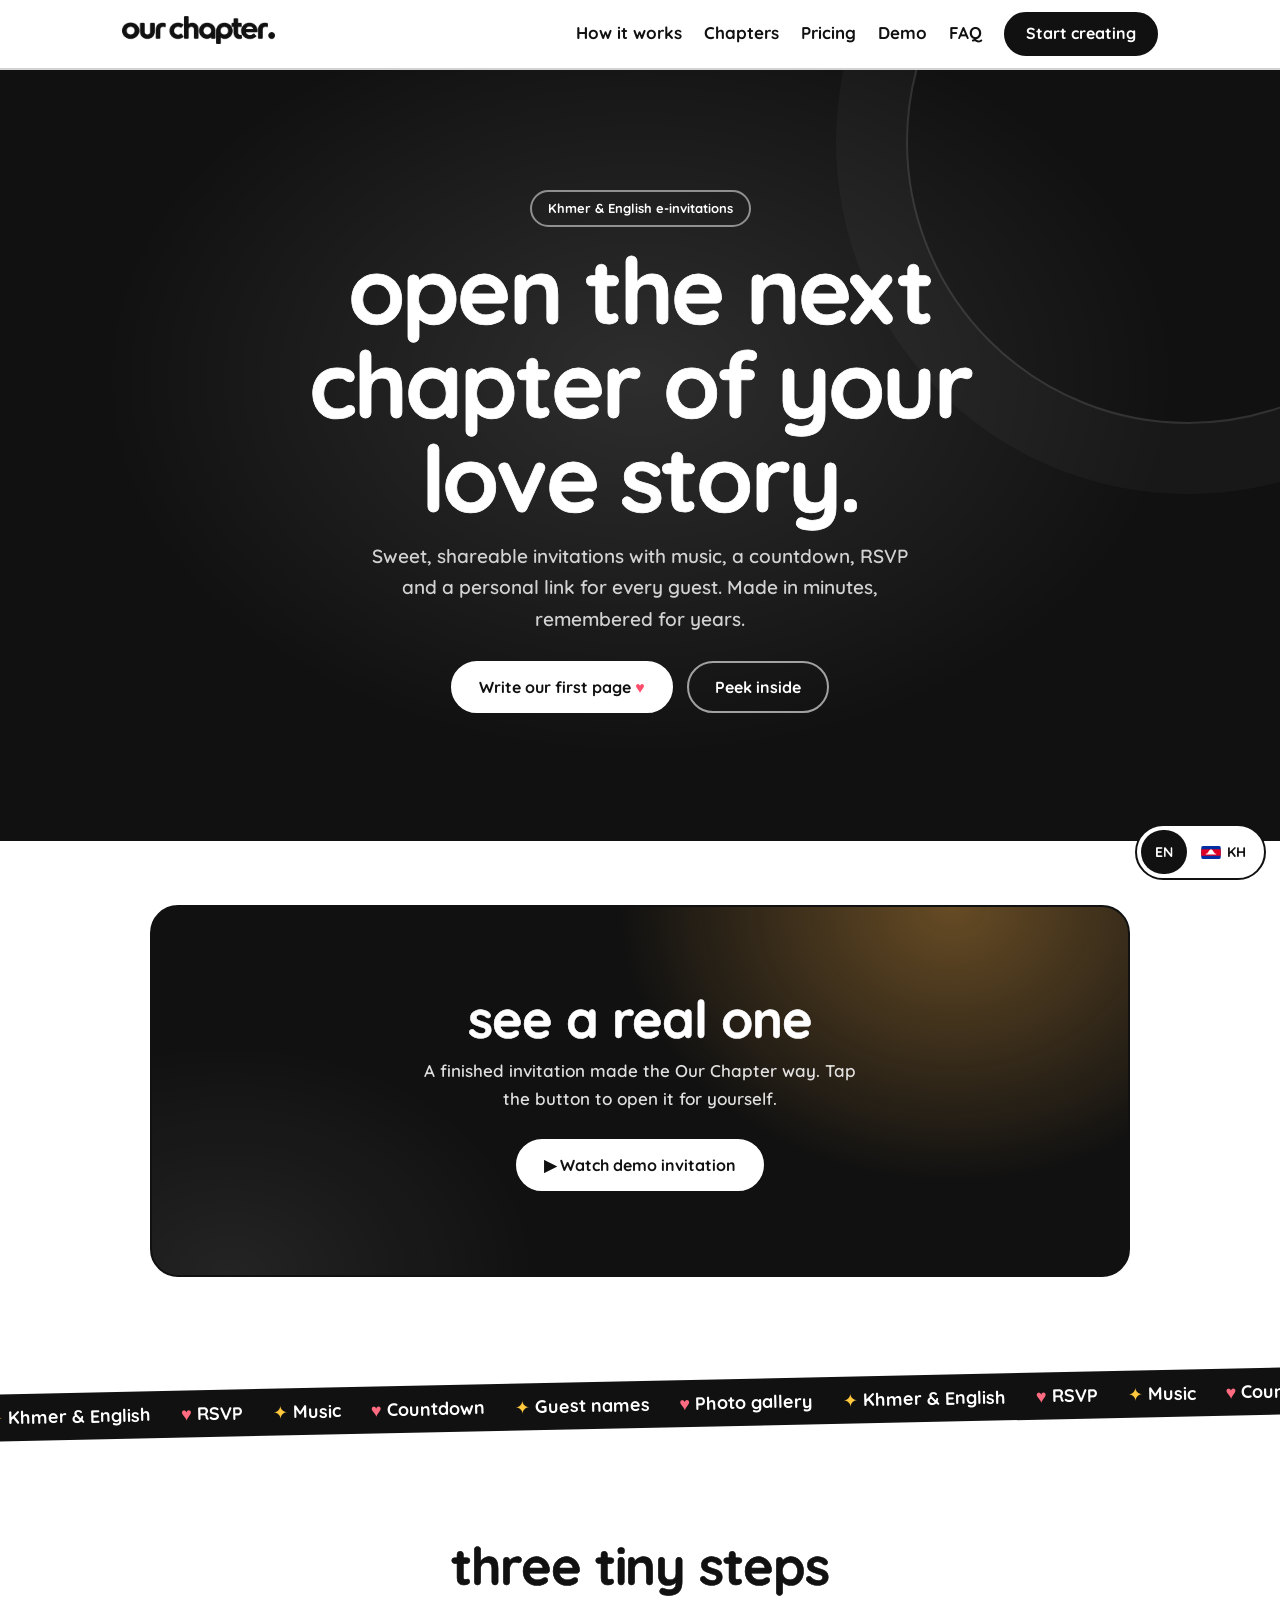
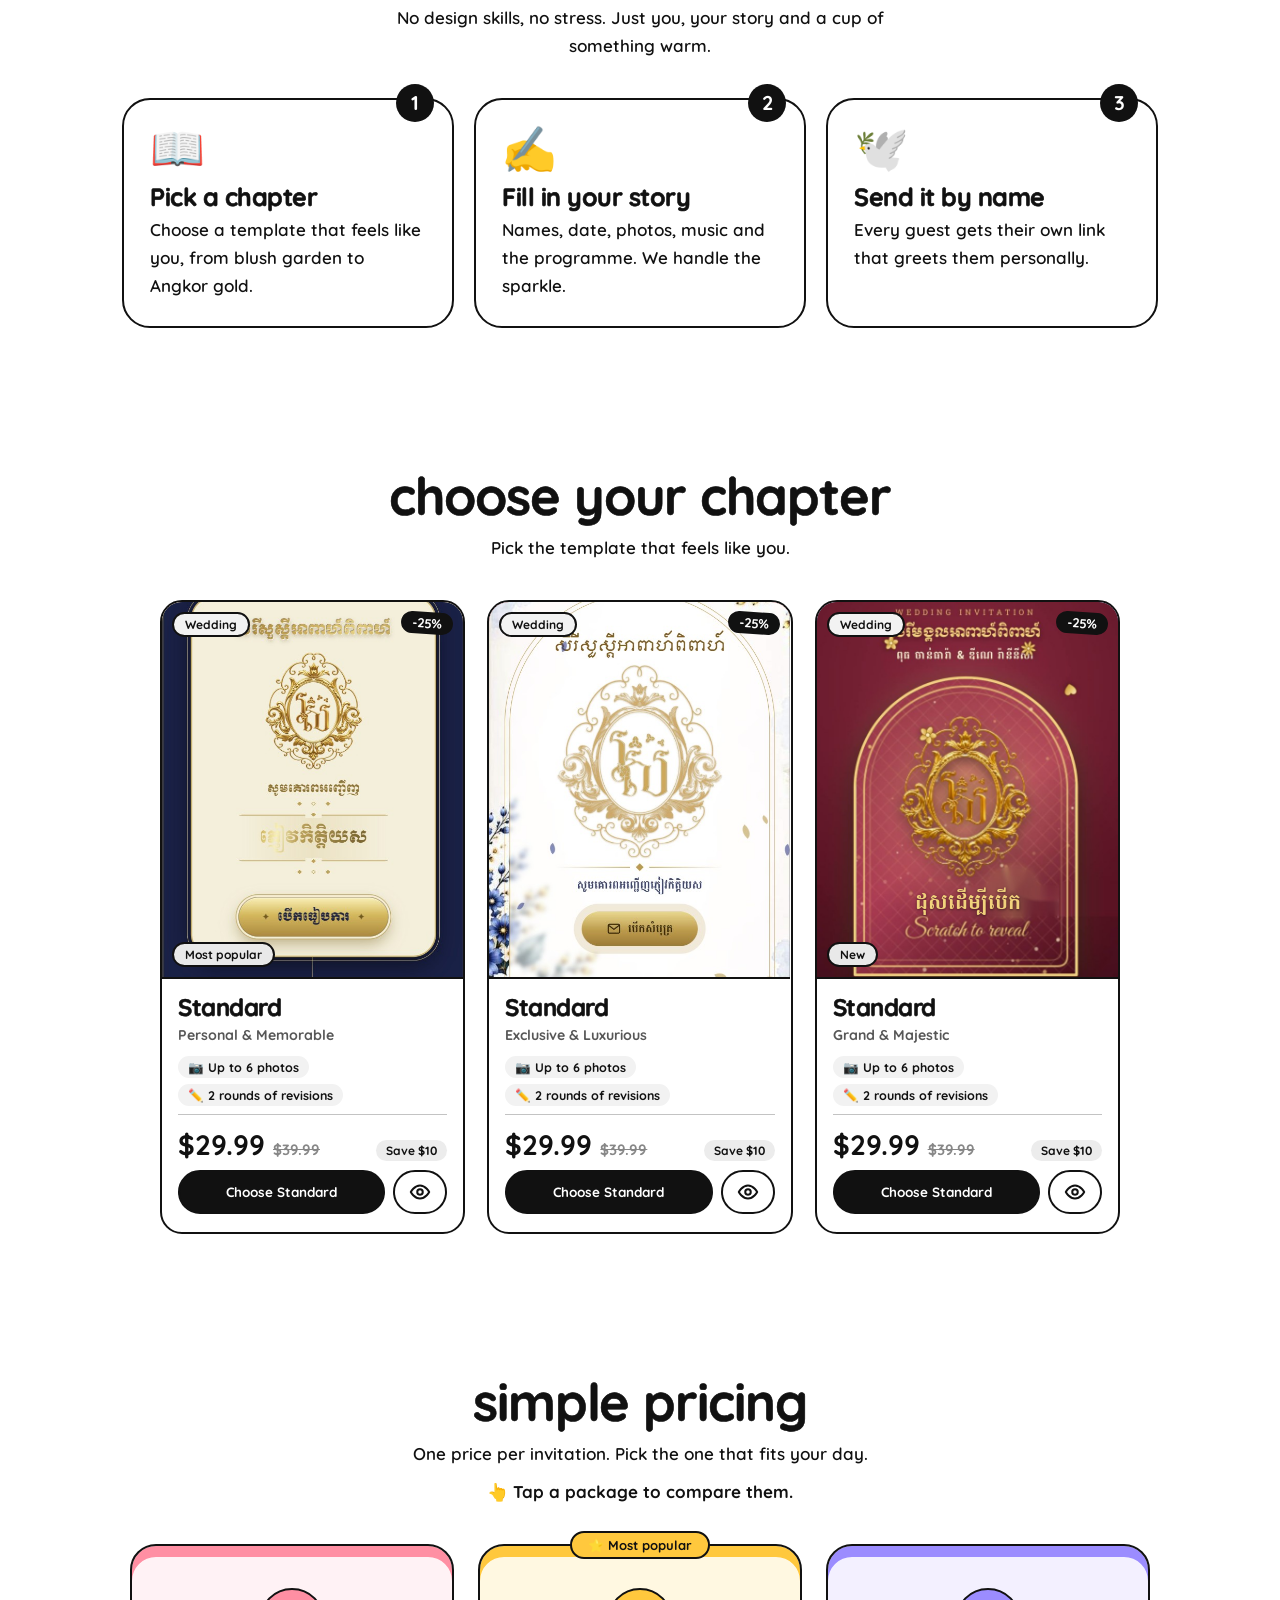
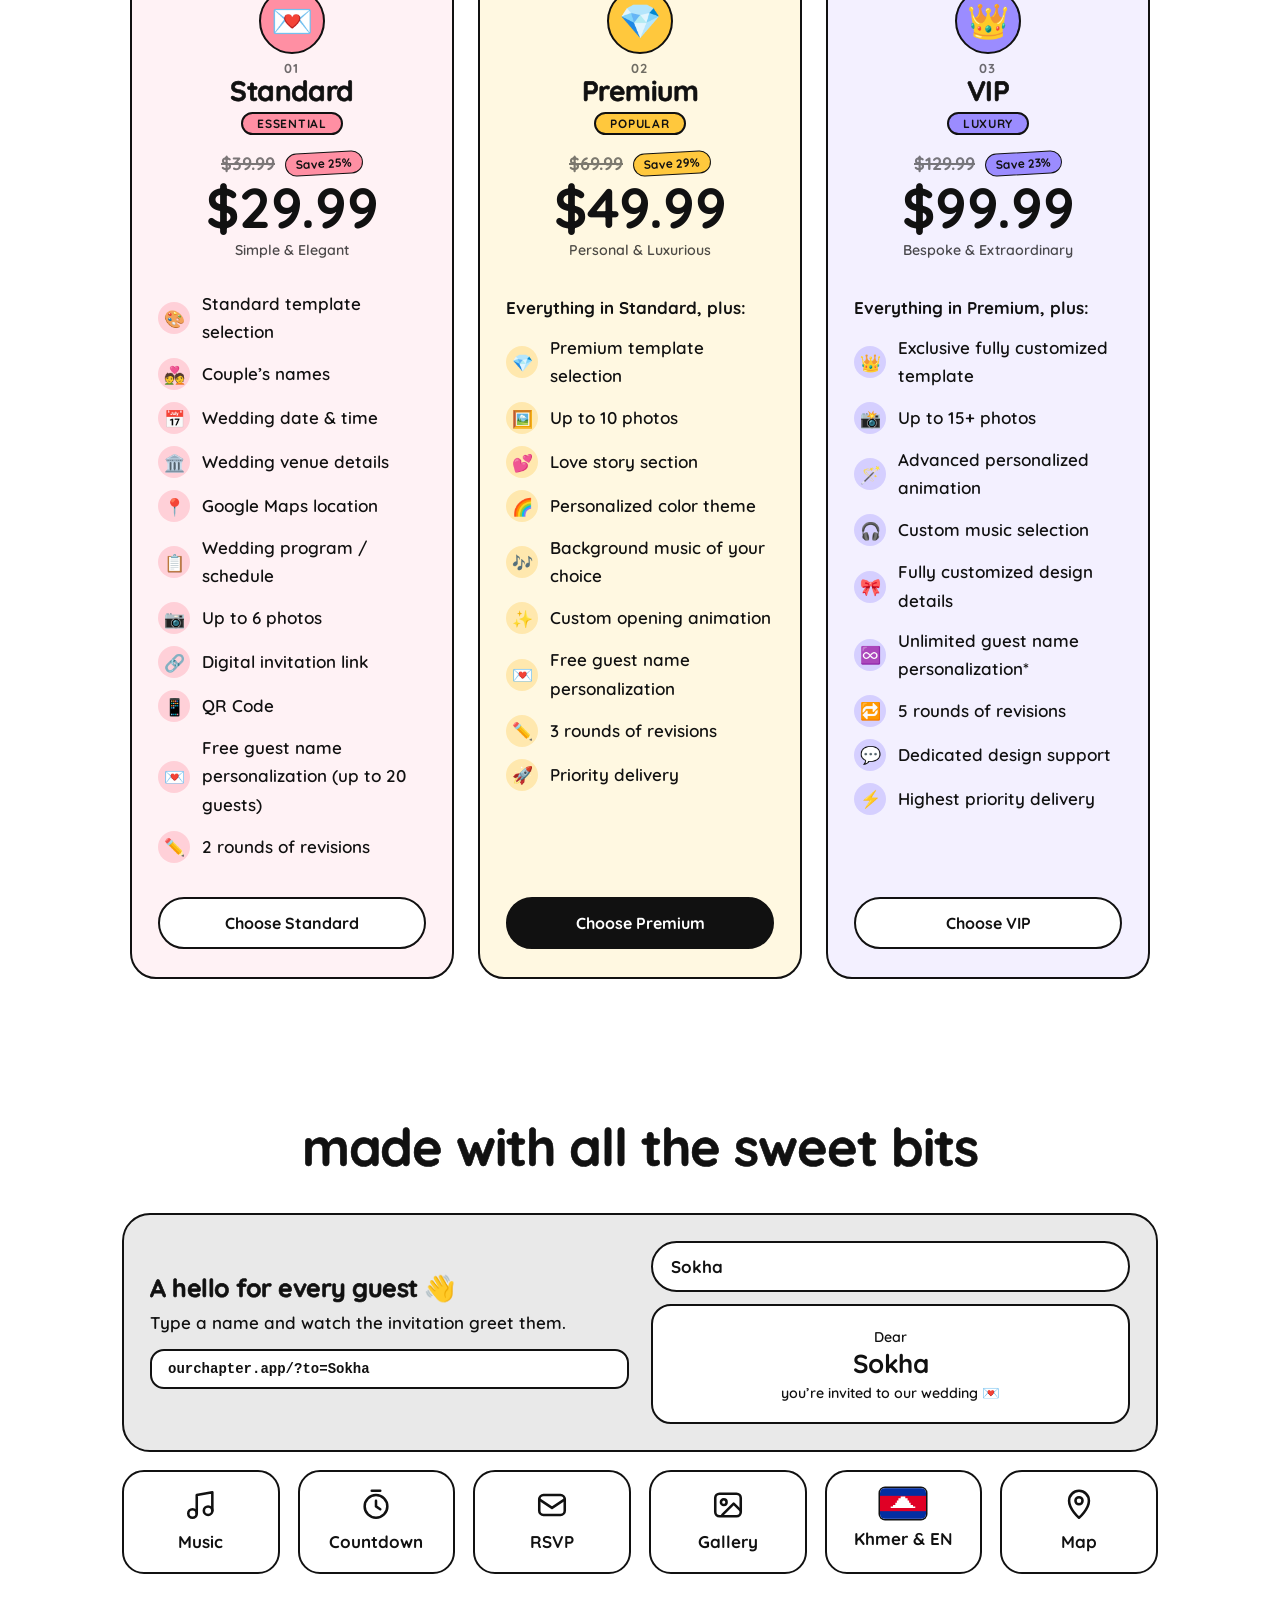
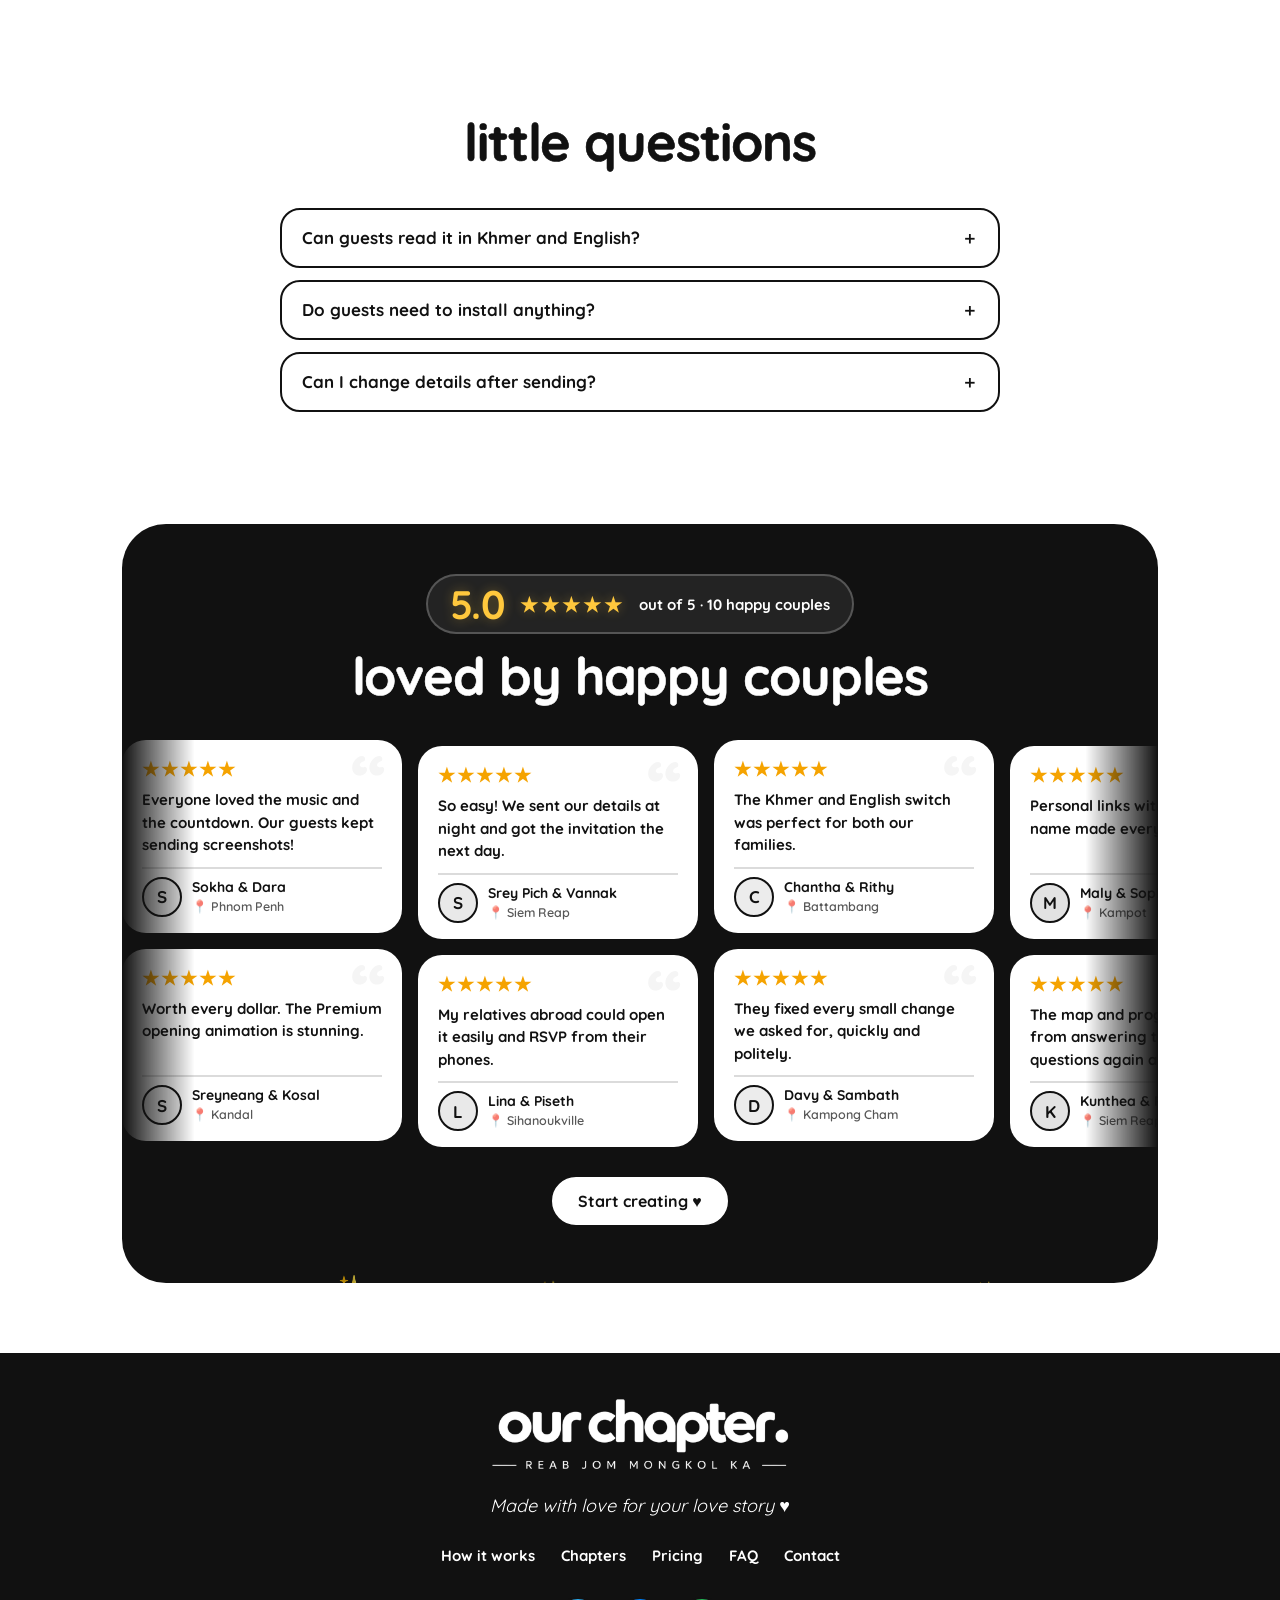
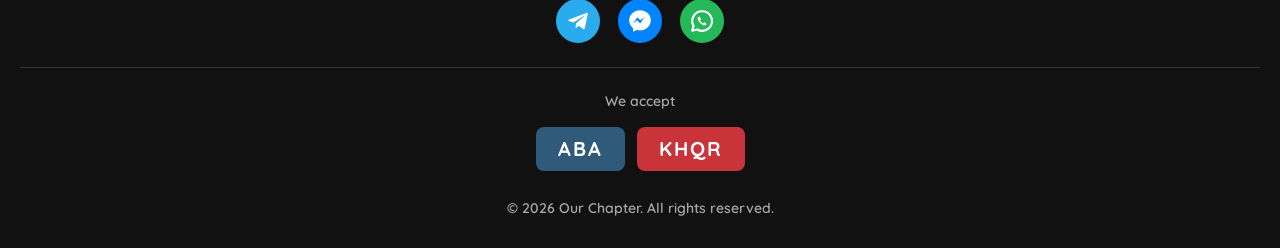
==== commit 0bc77a30: "Add files via upload" ====
--- a/index.html
+++ b/index.html
@@ -10,28 +10,27 @@
 <meta name="theme-color" content="#ffffff"><link rel="preconnect" href="https://fonts.googleapis.com"><link rel="preconnect" href="https://fonts.gstatic.com" crossorigin>
 <script>document.documentElement.className='js'</script>
 <link href="https://fonts.googleapis.com/css2?family=Abril+Fatface&family=Quicksand:wght@500;600;700&family=Battambang:wght@400;700&family=Moul&family=Moulpali&display=swap" rel="stylesheet">
-<link rel="stylesheet" href="css/style.css"><link rel="icon" href="favicon.ico" sizes="any"><link rel="icon" type="image/png" sizes="32x32" href="favicon-32.png"><link rel="icon" type="image/png" sizes="192x192" href="icon-192.png"><link rel="apple-touch-icon" href="apple-touch-icon.png"></head><body>
+<link rel="stylesheet" href="css/style.css"><link rel="icon" href="/favicon.ico" sizes="48x48">
+<link rel="icon" type="image/png" sizes="48x48" href="/favicon-48.png">
+<link rel="icon" type="image/png" sizes="96x96" href="/favicon-96.png">
+<link rel="icon" type="image/png" sizes="192x192" href="/icon-192.png">
+<link rel="apple-touch-icon" href="/apple-touch-icon.png">
+<script type="application/ld+json">{"@context":"https://schema.org","@graph":[{"@type":"WebSite","@id":"https://our-chapter-site.vercel.app/#website","name":"Our Chapter","alternateName":["Our Chapter Wedding Invitations","ourchapter"],"url":"https://our-chapter-site.vercel.app/","inLanguage":["en","km"]},{"@type":"Organization","@id":"https://our-chapter-site.vercel.app/#org","name":"Our Chapter","url":"https://our-chapter-site.vercel.app/","logo":"https://our-chapter-site.vercel.app/icon-512.png"}]}</script></head><body>
 
 <!-- ============ TOP MENU ============ -->
 <nav><div class="wrap"><a class="lg" href="#hero"><img src="images/logo-mark.png" alt="Our Chapter"></a><div id="mp"><a href="#how">How it works</a><a href="#chapters">Chapters</a><a href="#pricing">Pricing</a><a href="#demo">Demo</a><a href="#faq">FAQ</a><a class="btn" href="#start">Start creating</a></div><button type="button" class="lgp" id="lgp" aria-label="Language">KH ខ្មែរ</button><button type="button" class="mb" id="mb" aria-label="Menu" aria-expanded="false" aria-controls="mp"><i></i><i></i><i></i></button></div></nav>
 
 <!-- ============ HERO (top of the page) ============ -->
-<header id="hero"><div class="wrap"><div>
-<span class="pill">💌 Khmer &amp; English e-invitations</span>
+<header id="hero"><div class="fx" aria-hidden="true"><i class="h" style="--x:7%;--s:15px;--d:0s;--t:13s">♥</i><i class="s" style="--x:16%;--s:13px;--d:1.2s;--t:4s;--y:22%">✦</i><i class="h" style="--x:27%;--s:11px;--d:5s;--t:15s">♥</i><i class="s" style="--x:40%;--s:12px;--d:2.4s;--t:5s;--y:12%">✦</i><i class="h" style="--x:52%;--s:17px;--d:8s;--t:12s">♥</i><i class="s" style="--x:63%;--s:14px;--d:.6s;--t:4.6s;--y:30%">✦</i><i class="h" style="--x:74%;--s:12px;--d:3.5s;--t:14s">♥</i><i class="s" style="--x:84%;--s:13px;--d:1.8s;--t:5.2s;--y:16%">✦</i><i class="h" style="--x:92%;--s:16px;--d:9.5s;--t:13s">♥</i></div><div class="wrap"><div>
+<span class="pill">Khmer &amp; English e-invitations</span>
 <h1><span class="w" style="--i:0">Open</span> <span class="w" style="--i:1">the</span> <span class="w" style="--i:2">next</span> <span class="w hl" style="--i:3">chapter</span> <span class="w" style="--i:4">of</span> <span class="w" style="--i:5">your</span> <span class="w" style="--i:6">love</span> <span class="w" style="--i:7">story.</span></h1>
 <p class="sub">Sweet, shareable invitations with music, a countdown, RSVP and a personal link for every guest. Made in minutes, remembered for years.</p>
-<div class="cta"><a class="btn" href="#start">Write our first page ♥</a><a class="btn o" href="#demo">Peek inside</a></div></div>
-<div class="arches" aria-hidden="true"><div class="inv-back"></div><div class="inv"><span class="yi">You’re invited</span><i class="orn">♥</i><h3 class="nm">Theara ♥ Nysa</h3><p class="dt">11 · 12 · 2026</p><div class="cd"><div><b id="cdD">24</b><small>days</small></div><div><b id="cdH">08</b><small>hrs</small></div><div><b id="cdM">15</b><small>min</small></div></div></div><i class="st s1">💍</i><i class="st s2">🌸</i><span class="chip c1">RSVP</span><span class="chip c2">🎶 Music</span></div>
-<script>(function(){function t(){var d=new Date(2026,11,11,9,0)-new Date();if(d<0)d=0;var p=function(n){return String(n).padStart(2,"0")};document.getElementById("cdD").textContent=p(Math.floor(d/864e5));document.getElementById("cdH").textContent=p(Math.floor(d/36e5)%24);document.getElementById("cdM").textContent=p(Math.floor(d/6e4)%60)}t();setInterval(t,3e4)})();</script>
+<div class="cta"><a class="btn" href="#start">Write our first page <span class="hb">♥</span></a><a class="btn o" href="#demo">Peek inside</a></div></div>
+
 </div></header>
 
 <!-- ============ LIVE DEMO ============ -->
-<section id="demo" class="dsec"><div class="wrap"><div class="head rv"><span class="pill">✨ Real wedding · live demo</span><h2 style="margin-top:12px">See a real one</h2><p>A finished invitation made the Our Chapter way. Tap the box to open it for yourself.</p></div>
-<div class="demo"><div class="pw rv"><div class="blob"></div><a class="ph3" href="https://theara-nysa1.netlify.app/" target="_blank" rel="noopener" aria-label="Open the live demo"><div class="in"><span class="nt"></span><img src="images/photo-1.jpg" alt="Theara and Nysa"><img src="images/photo-2.jpg" alt=""><img src="images/photo-3.jpg" alt=""><div class="cap"><small>WEDDING INVITATION</small><h3>Theara ♥ Nysa</h3><small>11 · 12 · 2026</small></div><span class="tap">Tap to open ♥</span></div>
-<div class="stk" style="top:12%;left:-26px"><i>💍</i></div><div class="stk" style="top:42%;right:-26px"><i style="animation-delay:-1s">🎶</i></div><div class="stk" style="bottom:14%;left:-26px"><i style="animation-delay:-2s">🌸</i></div></a></div>
-<div class="dtx rv" style="--i:1"><h3 style="font-size:clamp(28px,5vw,40px);margin-bottom:10px">Theara &amp; Nysa’s wedding</h3><p>A complete Khmer &amp; English wedding invitation with an opening animation, live countdown, programme, photo gallery, map, gift QR and guest wishes.</p>
-<div style="margin:16px 0 24px"><span class="tag">🇰🇭 Khmer &amp; EN</span><span class="tag">🎶 Music</span><span class="tag">⏳ Countdown</span><span class="tag">🖼️ Gallery</span><span class="tag">📍 Map</span><span class="tag">🎁 Gift QR</span><span class="tag">💌 Wishes</span></div>
-<p class="tip">💡 Best on your phone. Switch KH / EN at the top.</p></div></div></div></section>
+<section id="demo" class="dsec"><div class="wrap"><div class="head rv"><div class="fx" aria-hidden="true"><i class="s" style="--x:8%;--s:14px;--d:0s;--t:4.5s;--y:18%">✦</i><i class="s" style="--x:22%;--s:11px;--d:1.5s;--t:5s;--y:70%">✦</i><i class="s" style="--x:78%;--s:15px;--d:.8s;--t:4.2s;--y:20%">✦</i><i class="s" style="--x:90%;--s:12px;--d:2.2s;--t:5.4s;--y:64%">✦</i><i class="h" style="--x:14%;--s:13px;--d:3s;--t:9s">♥</i><i class="h" style="--x:86%;--s:13px;--d:6s;--t:10s">♥</i></div><h2>See a real one</h2><p>A finished invitation made the Our Chapter way. Tap the button to open it for yourself.</p><a class="btn demo-btn" href="https://theara-nysa1.netlify.app/" target="_blank" rel="noopener">▶ Watch demo invitation</a></div></div></section>
 
 <div class="mqw"><div class="mq" aria-hidden="true"><div id="mq"><span><b class="ic s">✦</b> Khmer &amp; English</span><span><b class="ic h">♥</b> RSVP</span><span><b class="ic s">✦</b> Music</span><span><b class="ic h">♥</b> Countdown</span><span><b class="ic s">✦</b> Guest names</span><span><b class="ic h">♥</b> Photo gallery</span></div></div></div>
 
@@ -48,14 +47,14 @@
 <!-- ============ PRICING (edit prices and list items here) ============ -->
 <section id="pricing"><div class="wrap"><div class="head rv"><h2>Simple pricing</h2><p>One price per invitation. Pick the one that fits your day.</p><p class="cmp-hint">👆 Tap a package to compare them.</p></div>
 <div class="plans">
-<div class="plan rv" style="--i:0"><div class="no">01</div><h3>Standard</h3><em class="tg">Essential</em><div class="was"><s>$39.99</s><span class="sv">Save 25%</span></div><div class="pr">$29.99</div><small>Simple &amp; Elegant</small>
-<ul><li>Standard template selection</li><li>Couple’s names</li><li>Wedding date &amp; time</li><li>Wedding venue details</li><li>Google Maps location</li><li>Wedding program / schedule</li><li>Up to 6 photos</li><li>Digital invitation link</li><li>QR Code</li><li>Free guest name personalization (up to 20 guests)</li><li>2 rounds of revisions</li></ul>
+<div class="plan p1 rv" style="--i:0"><div class="pi">💌</div><div class="no">01</div><h3>Standard</h3><em class="tg">Essential</em><div class="was"><s>$39.99</s><span class="sv">Save 25%</span></div><div class="pr">$29.99</div><small>Simple &amp; Elegant</small>
+<ul><li><span class="ic">🎨</span>Standard template selection</li><li><span class="ic">💑</span>Couple’s names</li><li><span class="ic">📅</span>Wedding date &amp; time</li><li><span class="ic">🏛️</span>Wedding venue details</li><li><span class="ic">📍</span>Google Maps location</li><li><span class="ic">📋</span>Wedding program / schedule</li><li><span class="ic">📷</span>Up to 6 photos</li><li><span class="ic">🔗</span>Digital invitation link</li><li><span class="ic">📱</span>QR Code</li><li><span class="ic">💌</span>Free guest name personalization (up to 20 guests)</li><li><span class="ic">✏️</span>2 rounds of revisions</li></ul>
 <a class="btn o" href="#start" data-plan="Standard $29.99">Choose Standard</a></div>
-<div class="plan ft rv" style="--i:1"><span class="rb">Most popular</span><div class="no">02</div><h3>Premium</h3><em class="tg">Popular</em><div class="was"><s>$69.99</s><span class="sv">Save 29%</span></div><div class="pr">$49.99</div><small>Personal &amp; Luxurious</small>
-<ul><li class="lead">Everything in Standard, plus:</li><li>Premium template selection</li><li>Up to 10 photos</li><li>Love story section</li><li>Personalized color theme</li><li>Background music of your choice</li><li>Custom opening animation</li><li>Free guest name personalization</li><li>3 rounds of revisions</li><li>Priority delivery</li></ul>
+<div class="plan ft p2 rv" style="--i:1"><span class="rb">Most popular</span><div class="pi">💎</div><div class="no">02</div><h3>Premium</h3><em class="tg">Popular</em><div class="was"><s>$69.99</s><span class="sv">Save 29%</span></div><div class="pr">$49.99</div><small>Personal &amp; Luxurious</small>
+<ul><li class="lead">Everything in Standard, plus:</li><li><span class="ic">💎</span>Premium template selection</li><li><span class="ic">🖼️</span>Up to 10 photos</li><li><span class="ic">💕</span>Love story section</li><li><span class="ic">🌈</span>Personalized color theme</li><li><span class="ic">🎶</span>Background music of your choice</li><li><span class="ic">✨</span>Custom opening animation</li><li><span class="ic">💌</span>Free guest name personalization</li><li><span class="ic">✏️</span>3 rounds of revisions</li><li><span class="ic">🚀</span>Priority delivery</li></ul>
 <a class="btn" href="#start" data-plan="Premium $49.99">Choose Premium</a></div>
-<div class="plan vip rv" style="--i:2"><div class="no">03</div><h3>VIP</h3><em class="tg">Luxury</em><div class="was"><s>$129.99</s><span class="sv">Save 23%</span></div><div class="pr">$99.99</div><small>Bespoke &amp; Extraordinary</small>
-<ul><li class="lead">Everything in Premium, plus:</li><li>Exclusive fully customized template</li><li>Up to 15+ photos</li><li>Advanced personalized animation</li><li>Custom music selection</li><li>Fully customized design details</li><li>Unlimited guest name personalization*</li><li>5 rounds of revisions</li><li>Dedicated design support</li><li>Highest priority delivery</li></ul>
+<div class="plan vip p3 rv" style="--i:2"><div class="pi">👑</div><div class="no">03</div><h3>VIP</h3><em class="tg">Luxury</em><div class="was"><s>$129.99</s><span class="sv">Save 23%</span></div><div class="pr">$99.99</div><small>Bespoke &amp; Extraordinary</small>
+<ul><li class="lead">Everything in Premium, plus:</li><li><span class="ic">👑</span>Exclusive fully customized template</li><li><span class="ic">📸</span>Up to 15+ photos</li><li><span class="ic">🪄</span>Advanced personalized animation</li><li><span class="ic">🎧</span>Custom music selection</li><li><span class="ic">🎀</span>Fully customized design details</li><li><span class="ic">♾️</span>Unlimited guest name personalization*</li><li><span class="ic">🔁</span>5 rounds of revisions</li><li><span class="ic">💬</span>Dedicated design support</li><li><span class="ic">⚡</span>Highest priority delivery</li></ul>
 <a class="btn o" href="#start" data-plan="VIP $99.99">Choose VIP</a></div>
 </div></div></section>
 
@@ -93,28 +92,25 @@
 <!-- ============ FOOTER ============ -->
 <footer><a class="flogo" href="#hero"><img src="images/logo-white.png" alt="Our Chapter · Reab Jom Mongkol Ka"></a><p class="ftag">Made with love for your love story ♥</p><div class="fl"><a href="#how">How it works</a><a href="#chapters">Chapters</a><a href="#pricing">Pricing</a><a href="#faq">FAQ</a><a href="#start">Contact</a></div><div class="soc"><a href="https://t.me/rnynysa" target="_blank" rel="noopener" aria-label="Telegram" style="background:#2aabee"><svg viewBox="0 0 24 24"><path fill="#fff" d="M9.78 18.65l.28-4.23 7.68-6.92c.34-.31-.07-.46-.52-.19L7.74 13.3 3.64 12c-.88-.25-.89-.86.2-1.3l15.97-6.16c.73-.33 1.43.18 1.15 1.3l-2.72 12.81c-.19.91-.74 1.13-1.5.71L12.6 16.3l-1.99 1.93c-.23.23-.42.42-.83.42z"/></svg></a><a href="https://www.messenger.com/t/100033183801374" target="_blank" rel="noopener" aria-label="Messenger" style="background:#0084ff"><svg viewBox="0 0 24 24"><path fill="#fff" d="M12 2C6.5 2 2 6.2 2 11.4c0 2.9 1.4 5.5 3.6 7.2V22l3.3-1.8c.9.2 1.9.4 3.1.4 5.5 0 10-4.2 10-9.4S17.5 2 12 2z"/><path fill="#0084ff" d="M5.8 14.2l3.7-5.7 2.8 2.9 3.6-2.9-3.7 5.7-2.8-2.9z"/></svg></a><a href="https://wa.me/85570562600" target="_blank" rel="noopener" aria-label="WhatsApp" style="background:#25b858"><svg viewBox="0 0 24 24"><path d="M12 3a9 9 0 0 0-7.8 13.5L3 21l4.7-1.2A9 9 0 1 0 12 3z" fill="none" stroke="#fff" stroke-width="2" stroke-linejoin="round"/><path fill="#fff" d="M9 8c-.5 0-1 .6-1 1.4 0 2.8 3.4 6.3 6.6 6.6.8 0 1.4-.5 1.4-1l-.1-.9-2-.9-1 1c-1.2-.5-2.3-1.6-2.8-2.8l1-1-.9-2z"/></svg></a></div><div class="fpay"><p>We accept</p><span>ABA</span><span>KHQR</span></div><p class="fcp">© 2026 Our Chapter. All rights reserved.</p></footer>
 
-<div id="cmp" class="cmp" hidden role="dialog" aria-modal="true"><div class="cmp-top"><button type="button" class="cmp-back">← Back</button><h2>Compare packages</h2></div><div class="cmp-wrap"><p class="cmp-rec">⭐ We recommend Premium for the most beautiful invitation.</p><table class="cmp-t"><thead>
-<tr><th></th><th class="cmp-col"><h3>Standard</h3><b>$29.99</b></th><th class="cmp-col cmp-hl"><span class="rb2">Recommended</span><h3>Premium</h3><b>$49.99</b></th><th class="cmp-col"><h3>VIP</h3><b>$99.99</b></th></tr></thead><tbody>
+<div id="cmp" class="cmp" hidden role="dialog" aria-modal="true"><div class="cmp-top"><button type="button" class="cmp-back">← Back</button><h2>Compare packages</h2></div><div class="cmp-wrap"><p class="cmp-rec">⭐ We recommend Premium for the most beautiful invitation.</p><div class="cmp-all"><h3>Every package includes</h3><ul><li>Couple’s names</li><li>Wedding date &amp; time</li><li>Wedding venue details</li><li>Google Maps location</li><li>Wedding program / schedule</li><li>Digital invitation link</li><li>QR Code</li></ul></div><h3 class="cmp-sub">What’s different</h3><table class="cmp-t"><thead>
+<tr><th class="cmp-corner"></th><th class="cmp-col"><h3>Standard</h3><b>$29.99</b></th><th class="cmp-col cmp-hl"><span class="rb2">Recommended</span><h3>Premium</h3><b>$49.99</b></th><th class="cmp-col"><h3>VIP</h3><b>$99.99</b></th></tr></thead><tbody>
+<tr class="cmp-g"><th scope="row" colspan="2">The basics</th><td class="cmp-hl"></td><td></td></tr>
 <tr><th scope="row">Template</th><td class="cmp-v">Standard</td><td class="cmp-hl cmp-v">Premium</td><td class="cmp-v">Fully customized</td></tr>
 <tr><th scope="row">Photos</th><td class="cmp-v">6</td><td class="cmp-hl cmp-v">10</td><td class="cmp-v">15+</td></tr>
-<tr><th scope="row">Couple’s names</th><td class="cmp-y">✓</td><td class="cmp-hl cmp-y">✓</td><td class="cmp-y">✓</td></tr>
-<tr><th scope="row">Wedding date &amp; time</th><td class="cmp-y">✓</td><td class="cmp-hl cmp-y">✓</td><td class="cmp-y">✓</td></tr>
-<tr><th scope="row">Wedding venue details</th><td class="cmp-y">✓</td><td class="cmp-hl cmp-y">✓</td><td class="cmp-y">✓</td></tr>
-<tr><th scope="row">Google Maps location</th><td class="cmp-y">✓</td><td class="cmp-hl cmp-y">✓</td><td class="cmp-y">✓</td></tr>
-<tr><th scope="row">Wedding program / schedule</th><td class="cmp-y">✓</td><td class="cmp-hl cmp-y">✓</td><td class="cmp-y">✓</td></tr>
-<tr><th scope="row">Digital invitation link</th><td class="cmp-y">✓</td><td class="cmp-hl cmp-y">✓</td><td class="cmp-y">✓</td></tr>
-<tr><th scope="row">QR Code</th><td class="cmp-y">✓</td><td class="cmp-hl cmp-y">✓</td><td class="cmp-y">✓</td></tr>
 <tr><th scope="row">Guest name personalization</th><td class="cmp-v">Up to 20 guests</td><td class="cmp-hl cmp-v">Free</td><td class="cmp-v">Unlimited*</td></tr>
+<tr><th scope="row">Revisions</th><td class="cmp-v">2</td><td class="cmp-hl cmp-v">3</td><td class="cmp-v">5</td></tr>
+<tr class="cmp-g"><th scope="row" colspan="2">Design &amp; look</th><td class="cmp-hl"></td><td></td></tr>
 <tr><th scope="row">Love story section</th><td class="cmp-n">–</td><td class="cmp-hl cmp-y">✓</td><td class="cmp-y">✓</td></tr>
 <tr><th scope="row">Personalized color theme</th><td class="cmp-n">–</td><td class="cmp-hl cmp-y">✓</td><td class="cmp-y">✓</td></tr>
-<tr><th scope="row">Background music of your choice</th><td class="cmp-n">–</td><td class="cmp-hl cmp-y">✓</td><td class="cmp-y">✓</td></tr>
 <tr><th scope="row">Custom opening animation</th><td class="cmp-n">–</td><td class="cmp-hl cmp-y">✓</td><td class="cmp-y">✓</td></tr>
-<tr><th scope="row">Custom music selection</th><td class="cmp-n">–</td><td class="cmp-hl cmp-n">–</td><td class="cmp-y">✓</td></tr>
 <tr><th scope="row">Advanced personalized animation</th><td class="cmp-n">–</td><td class="cmp-hl cmp-n">–</td><td class="cmp-y">✓</td></tr>
 <tr><th scope="row">Fully customized design details</th><td class="cmp-n">–</td><td class="cmp-hl cmp-n">–</td><td class="cmp-y">✓</td></tr>
-<tr><th scope="row">Dedicated design support</th><td class="cmp-n">–</td><td class="cmp-hl cmp-n">–</td><td class="cmp-y">✓</td></tr>
+<tr class="cmp-g"><th scope="row" colspan="2">Music</th><td class="cmp-hl"></td><td></td></tr>
+<tr><th scope="row">Background music of your choice</th><td class="cmp-n">–</td><td class="cmp-hl cmp-y">✓</td><td class="cmp-y">✓</td></tr>
+<tr><th scope="row">Custom music selection</th><td class="cmp-n">–</td><td class="cmp-hl cmp-n">–</td><td class="cmp-y">✓</td></tr>
+<tr class="cmp-g"><th scope="row" colspan="2">Service</th><td class="cmp-hl"></td><td></td></tr>
 <tr><th scope="row">Priority delivery</th><td class="cmp-n">–</td><td class="cmp-hl cmp-y">✓</td><td class="cmp-v">Highest</td></tr>
-<tr><th scope="row">Revisions</th><td class="cmp-v">2</td><td class="cmp-hl cmp-v">3</td><td class="cmp-v">5</td></tr></tbody><tfoot>
+<tr><th scope="row">Dedicated design support</th><td class="cmp-n">–</td><td class="cmp-hl cmp-n">–</td><td class="cmp-y">✓</td></tr></tbody><tfoot>
 <tr><th></th><td class=""><a class="btn o" href="#start" data-plan="Standard $29.99">Choose Standard</a></td><td class="cmp-hl"><a class="btn" href="#start" data-plan="Premium $49.99">Choose Premium</a></td><td class=""><a class="btn o" href="#start" data-plan="VIP $99.99">Choose VIP</a></td></tr></tfoot></table></div></div>
 <script src="js/translations.js"></script>
 <script src="js/config.js"></script>
--- a/css/style.css
+++ b/css/style.css
@@ -1952,3 +1952,182 @@
 .mqw { overflow-x: clip; overflow-y: visible; max-width: 100% }
 html { overflow-x: clip; max-width: 100% }
 body { overflow-x: clip; max-width: 100% }
+
+/* ===== compare page: simpler ===== */
+.cmp-all { margin-top: 18px; padding: 16px 18px; border: 2.5px solid var(--m); border-radius: 16px; background: #fff }
+.cmp-all h3, .cmp-sub { margin: 0 0 10px; font-size: 19px }
+.cmp-sub { margin: 26px 0 0 }
+.cmp-all ul { list-style: none; margin: 0; padding: 0; display: grid; grid-template-columns: 1fr 1fr; gap: 8px 14px; font: 700 14px/1.3 'Quicksand',sans-serif }
+.cmp-all li { display: flex; gap: 8px; align-items: flex-start }
+.cmp-all li::before { content: "✓"; flex: 0 0 20px; height: 20px; display: grid; place-items: center; font-size: 12px; font-weight: 800; color: #fff; background: var(--m); border-radius: 50% }
+@media (max-width: 520px) { .cmp-all ul { grid-template-columns: 1fr } }
+.cmp-t { margin-top: 8px }
+.cmp-t thead th { position: sticky; top: calc(env(safe-area-inset-top,0px) + 62px); z-index: 2; background: var(--c) }
+.cmp-t thead th.cmp-corner { border-bottom: 2.5px solid var(--m) }
+.cmp-t thead th.cmp-col.cmp-hl { background: var(--m); border-radius: 14px 14px 0 0 }
+.cmp-t thead th.cmp-col.cmp-hl h3 { color: #fff }
+.cmp-t thead th.cmp-col.cmp-hl b { color: #fff }
+.cmp-t thead th.cmp-col.cmp-hl .rb2 { color: var(--m); background: #fff }
+.cmp-t thead th.cmp-col h3 { font-size: 18px }
+.cmp-t thead th.cmp-col b { font-size: 17px }
+.cmp-g th { padding: 26px 0 8px !important; font: 800 12.5px/1 'Quicksand',sans-serif !important; letter-spacing: .14em; text-transform: uppercase; border-bottom: 2.5px solid var(--m) !important }
+.cmp-g td { border-bottom: 2.5px solid var(--m) !important }
+.cmp-t td.cmp-y { font-size: 22px }
+.cmp-t td.cmp-n { color: #11111150; font-weight: 400 }
+.cmp-t th[scope=row] { font-size: 14.5px }
+
+/* ===== templates on phone: small rows so all are visible ===== */
+@media (min-width: 760px) { .tgrid { grid-template-columns: repeat(3,1fr); max-width: 960px } }
+@media (max-width: 759px) {
+  .tgrid { grid-template-columns: 1fr; max-width: 520px; gap: 12px }
+}
+@media (max-width: 699px) {
+  .tp { flex-direction: row; border-radius: 18px }
+  .tp:hover { transform: none }
+  .tp-img { flex: 0 0 36%; max-width: 140px; aspect-ratio: auto; min-height: 150px; border-bottom: 0; border-right: 2.5px solid var(--m) }
+  .tp-wd, .tp-chips, .tp-save { display: none }
+  .tp-pop { bottom: 6px; left: 6px; padding: 2px 8px; font-size: 10px; border-width: 1.5px }
+  .tp-dc { top: 6px; right: 6px; padding: 2px 8px; font-size: 11px; transform: none }
+  .tp-body { min-width: 0; justify-content: center; gap: 4px; padding: 12px 12px 12px 14px }
+  .tp-body h3 { font-size: 20px }
+  .tp-body small { margin-top: -2px; font-size: 13px }
+  .tp-price { margin-top: 4px; padding-top: 8px }
+  .tp-price b { font-size: 24px }
+  .tp-price s { font-size: 13px }
+  .tp-btns { flex-wrap: nowrap; margin-top: 6px }
+  .tp-btns .btn { padding: 9px 6px; font-size: 13.5px }
+  .tp-btns .btn.tp-view { flex: 0 0 44px; width: 44px; min-height: 40px }
+}
+.cmp-back { white-space: nowrap }
+.cmp-t th[scope=row] { overflow-wrap: anywhere; hyphens: auto }
+@media (max-width: 480px) { .cmp-t th[scope=row] { width: 31%; font-size: 13px } .cmp-t td { font-size: 13px } }
+
+/* ===== calmer hero & demo: fewer decorations ===== */
+.hl { background: none !important; box-shadow: none !important }
+.pill { background: #fff; font-size: 13px }
+.inv { left: 10%; right: 10%; transform: none !important; animation: none; box-shadow: none }
+.inv .yi { padding: 0; background: none; border: 0; font-size: 12px; letter-spacing: .18em; opacity: .7 }
+.inv .cd > div { background: #fff }
+.tag { background: #fff; border: 1.5px solid #11111140; box-shadow: none; font-weight: 700 }
+.tip { font-weight: 600; opacity: .65 }
+.dtx p { max-width: 46ch }
+.inv { padding: 36px 18px 36px; bottom: 10% }
+
+/* ===== simple hero (no card) & simple demo (one button) ===== */
+#hero::before { background: radial-gradient(50% 60% at 50% 60%, #f2f2f2b3, #f2f2f200 72%) }
+#hero .wrap, #hero .wrap { grid-template-columns: 1fr; max-width: 820px; text-align: center }
+#hero h1, #hero .sub { margin-left: auto; margin-right: auto }
+#hero .cta { justify-content: center }
+@media (min-width: 860px) {
+  #hero { padding: 96px 0 104px }
+  #hero::before { background: radial-gradient(50% 60% at 50% 60%, #f2f2f2b3, #f2f2f200 72%) }
+  #hero .wrap { grid-template-columns: 1fr; max-width: 820px; text-align: center }
+  #hero h1, #hero .sub { margin-left: auto; margin-right: auto }
+  #hero .cta { justify-content: center }
+}
+.dsec { padding: 56px 0 }
+.demo-btn { margin-top: 22px }
+
+/* ===== more interesting: black hero + photo banner ===== */
+#hero { position: relative; background: #111; color: #fff; padding: 84px 0 96px }
+#hero::before { background: radial-gradient(60% 70% at 50% 40%, #ffffff1f, #ffffff00 70%) !important }
+#hero::after { content: ""; position: absolute; width: 560px; height: 560px; right: -190px; top: -210px; border: 2px solid #ffffff22; border-radius: 50%; pointer-events: none; box-shadow: 0 0 0 70px #ffffff08 }
+#hero .wrap { z-index: 1 }
+#hero h1 { color: #fff; -webkit-text-stroke: .8px #fff; font-size: clamp(42px, 8.4vw, 92px); line-height: 1.02; letter-spacing: -.03em }
+html[lang=km] #hero h1 { line-height: 1.38; letter-spacing: 0 }
+#hero .sub { color: #ffffffcc; font-size: clamp(16px, 2.2vw, 19px) }
+#hero .pill { color: #fff; background: transparent; border-color: #ffffff80 }
+#hero .btn { color: #111; background: #fff; border-color: #fff }
+#hero .btn.o { color: #fff; background: transparent; border-color: #ffffff99 }
+@media (min-width: 860px) { #hero { padding: 120px 0 128px } }
+.dsec { padding: 64px 0 }
+.dsec .head { position: relative; max-width: 980px; margin: 0 auto; padding: 84px 24px; border: 2.5px solid #111; border-radius: 28px; color: #fff; text-align: center;
+  background: radial-gradient(55% 120% at 82% 0%, #ffb3475c, #ffb34700 62%), radial-gradient(45% 90% at 8% 100%, #ffffff14, #ffffff00 70%), #111 }
+.dsec .head h2 { color: #fff; -webkit-text-stroke: .6px #fff; margin-top: 0 }
+.dsec .head p { color: #ffffffdd; max-width: 46ch; margin-left: auto; margin-right: auto }
+.demo-btn { margin-top: 26px; color: #111 !important; background: #fff !important; border-color: #fff !important }
+@media (max-width: 600px) { .dsec .head { padding: 56px 20px; border-radius: 22px } }
+
+/* ===== cute animations ===== */
+.fx { position: absolute; inset: 0; overflow: hidden; pointer-events: none; z-index: 0 }
+.fx i { position: absolute; left: var(--x); font-style: normal; font-size: var(--s); line-height: 1; opacity: 0 }
+.fx i.h { bottom: -30px; color: #ff6b81; animation: floatUp var(--t) ease-in-out var(--d) infinite }
+.fx i.s { top: var(--y); color: #ffc83d; animation: twinkle var(--t) ease-in-out var(--d) infinite }
+@keyframes floatUp {
+  0%   { transform: translateY(0) translateX(0) rotate(-10deg) scale(.7); opacity: 0 }
+  12%  { opacity: .6 }
+  50%  { transform: translateY(-340px) translateX(16px) rotate(8deg) scale(1) }
+  88%  { opacity: .35 }
+  100% { transform: translateY(-700px) translateX(-12px) rotate(-6deg) scale(1.1); opacity: 0 }
+}
+@keyframes twinkle {
+  0%, 100% { opacity: .1; transform: scale(.5) rotate(0deg) }
+  50%      { opacity: .95; transform: scale(1.2) rotate(25deg) }
+}
+.dsec .head { overflow: hidden }
+.dsec .head > *:not(.fx) { position: relative; z-index: 1 }
+.dsec .fx i.h { animation-name: floatUp2 }
+@keyframes floatUp2 {
+  0%   { transform: translateY(0) rotate(-8deg) scale(.7); opacity: 0 }
+  15%  { opacity: .55 }
+  100% { transform: translateY(-300px) translateX(10px) rotate(8deg) scale(1.05); opacity: 0 }
+}
+/* little bobbing badge */
+#hero .pill { animation: bob 3.6s ease-in-out infinite }
+@keyframes bob { 50% { transform: translateY(-5px) } }
+/* heartbeat */
+.hb, #mq .ic.h { display: inline-block; color: #ff4d6d; animation: beat 1.6s ease-in-out infinite }
+#mq .ic.h { color: #ff6b81 }
+@keyframes beat {
+  0%, 100% { transform: scale(1) }
+  14% { transform: scale(1.35) }
+  28% { transform: scale(1) }
+  42% { transform: scale(1.25) }
+  60% { transform: scale(1) }
+}
+#mq .ic.s { display: inline-block; animation: spinS 3.4s ease-in-out infinite }
+@keyframes spinS { 0%, 100% { transform: scale(1) rotate(0) } 50% { transform: scale(1.3) rotate(90deg) } }
+/* squishy buttons */
+.btn { transition: transform .28s cubic-bezier(.34,1.56,.64,1), background .2s, color .2s, opacity .2s }
+.btn:hover { transform: translateY(-3px) scale(1.05) }
+.btn:active { transform: scale(.92) }
+/* gentle glow ring on the demo button */
+.demo-btn { animation: ringW 2.6s ease-out infinite }
+@keyframes ringW { 0% { box-shadow: 0 0 0 0 #ffffff70 } 70%, 100% { box-shadow: 0 0 0 20px #ffffff00 } }
+/* logo wiggle */
+nav img:hover { animation: wob .55s ease-in-out }
+@keyframes wob { 25% { transform: rotate(-4deg) scale(1.06) } 75% { transform: rotate(4deg) scale(1.06) } }
+@media (max-width: 600px) { .fx i.h { font-size: calc(var(--s) * .85) } }
+.fx i { font-size: calc(var(--s) * 1.45) }
+@keyframes floatUp {
+  0%   { transform: translateY(0) translateX(0) rotate(-10deg) scale(.7); opacity: 0 }
+  12%  { opacity: .85 }
+  50%  { transform: translateY(-340px) translateX(16px) rotate(8deg) scale(1) }
+  88%  { opacity: .5 }
+  100% { transform: translateY(-700px) translateX(-12px) rotate(-6deg) scale(1.1); opacity: 0 }
+}
+@media (max-width: 600px) { .fx i { font-size: calc(var(--s) * 1.2) } }
+
+/* ===== pricing: colour + cute icons ===== */
+.plan.p1 { --pc: #ff8fa3; --pb: #fff2f5 }
+.plan.p2 { --pc: #ffc83d; --pb: #fff8e1 }
+.plan.p3 { --pc: #9b8cff; --pb: #f3f0ff }
+.plan, .plan.ft, .plan.vip { background: var(--pb); padding-top: 42px; box-shadow: inset 0 11px 0 var(--pc) }
+.plan:hover { box-shadow: inset 0 11px 0 var(--pc), 0 14px 26px #11111122; transform: translateY(-4px) }
+.plan.ft:hover { transform: translateY(-18px) }
+.plan .pi { width: 66px; height: 66px; margin: 0 auto 6px; display: grid; place-items: center; font-size: 34px; line-height: 1; background: var(--pc); border: 2.5px solid #111; border-radius: 50%; animation: bobble 3.4s ease-in-out infinite }
+.plan.p2 .pi { animation-delay: -1.1s }
+.plan.p3 .pi { animation-delay: -2.2s }
+@keyframes bobble { 0%, 100% { transform: translateY(0) rotate(0) } 50% { transform: translateY(-6px) rotate(-6deg) } }
+.plan .tg { background: var(--pc); border-color: #111; color: #111 }
+.plan .sv { background: var(--pc); color: #111; border: 1.5px solid #111 }
+.plan .rb { background: var(--pc); color: #111; border-color: #111 }
+.plan .rb::before { content: "⭐ " }
+.plan li { display: flex; align-items: center; gap: 12px; padding: 6px 0 }
+.plan li::before { content: none }
+.plan li .ic { flex: 0 0 32px; width: 32px; height: 32px; display: grid; place-items: center; font-size: 17px; line-height: 1; background: #fff; background: color-mix(in srgb, var(--pc) 42%, #fff); border-radius: 50%; transition: transform .3s cubic-bezier(.34,1.56,.64,1) }
+.plan li:hover .ic { transform: scale(1.22) rotate(-10deg) }
+.plan li.lead { display: block; margin-top: 4px }
+.plan .btn.o:hover { background: var(--pc) }
+.plan .btn:not(.o) { background: #111; border-color: #111 }
+@media (max-width: 600px) { .plan { padding-left: 20px; padding-right: 20px } }
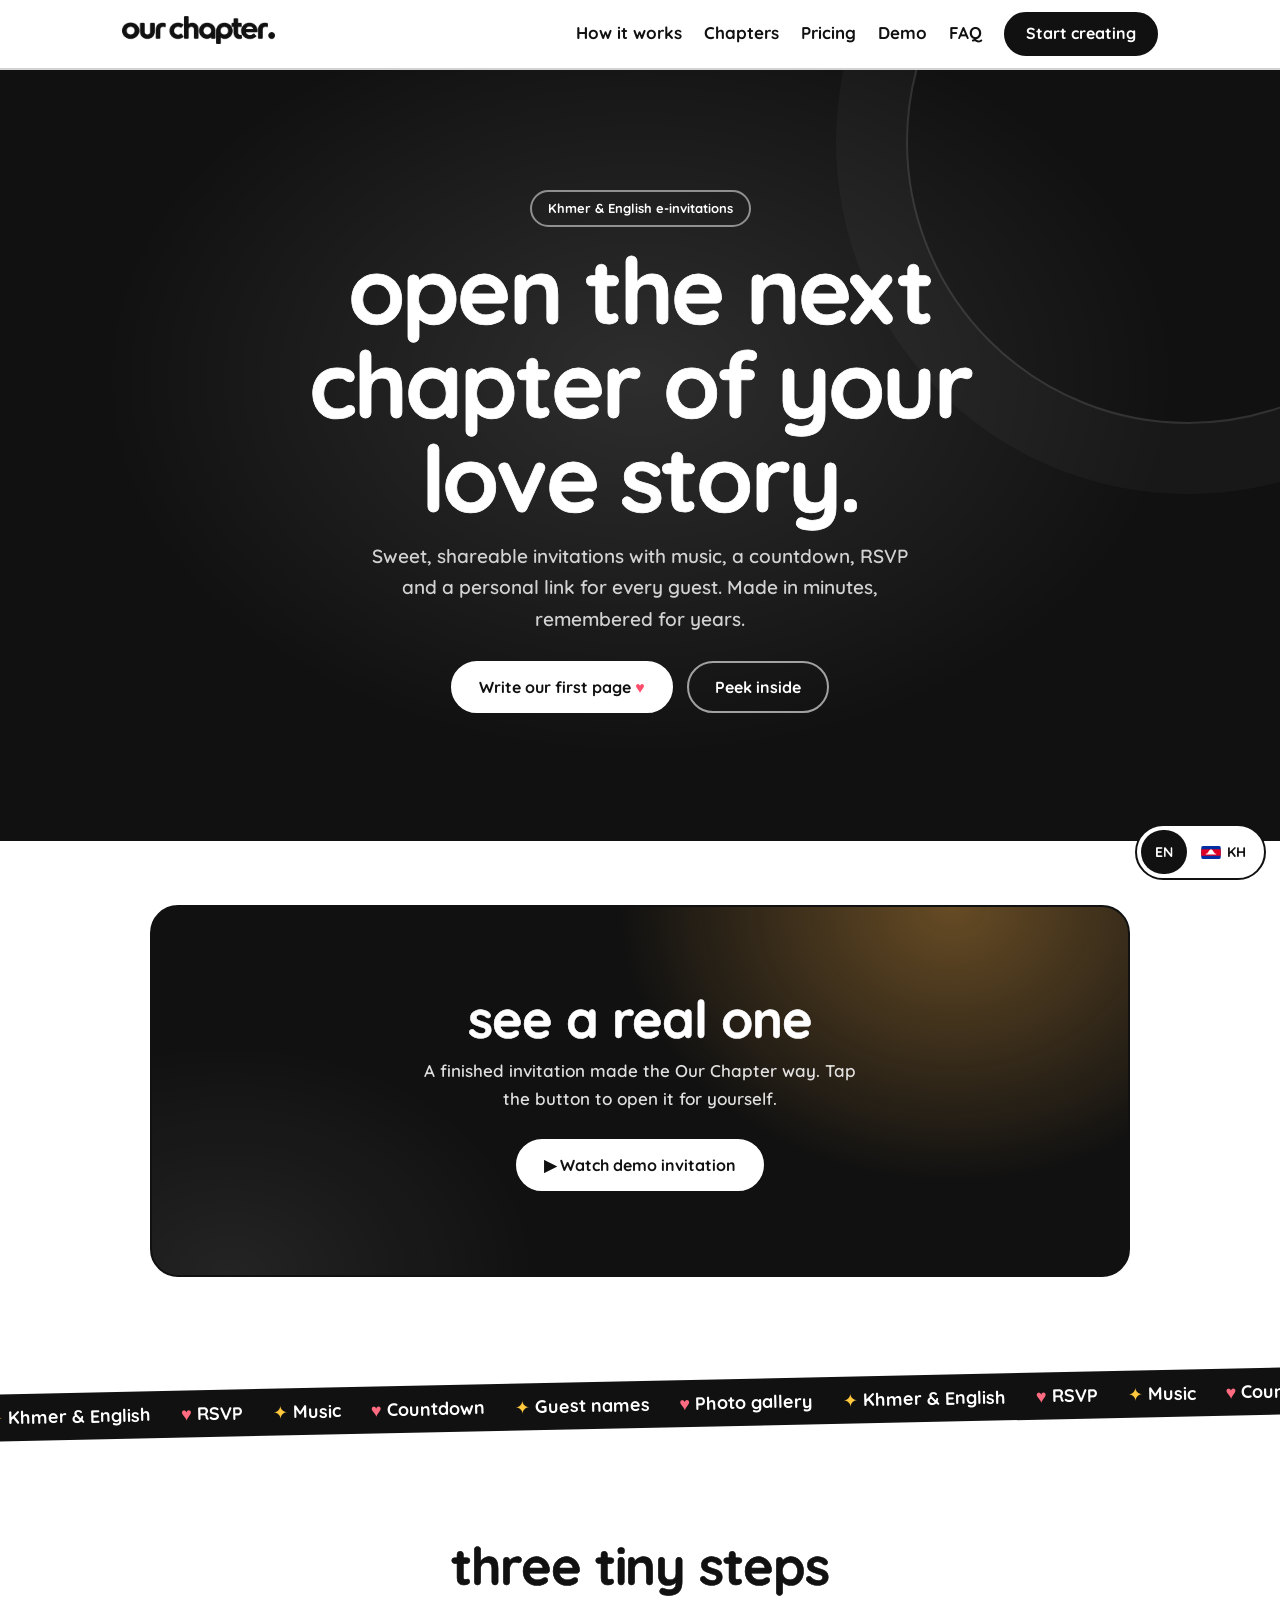
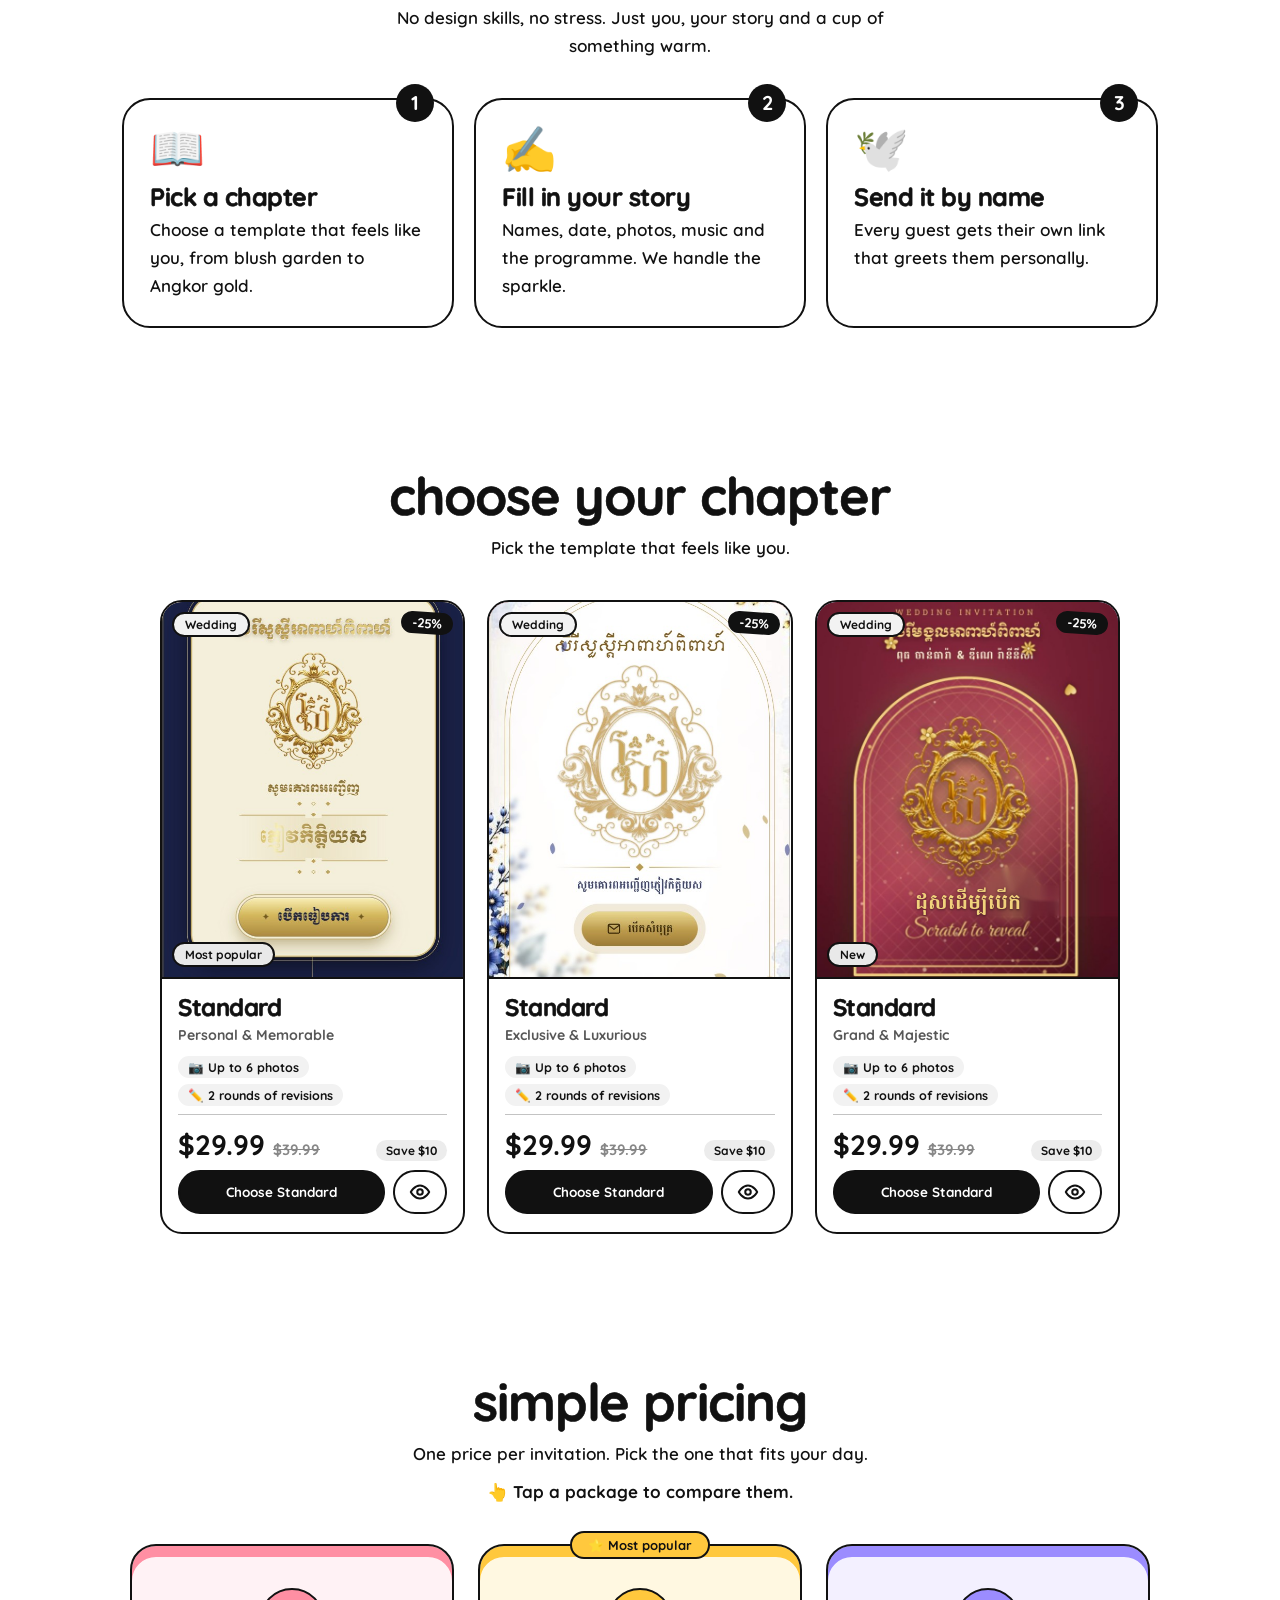
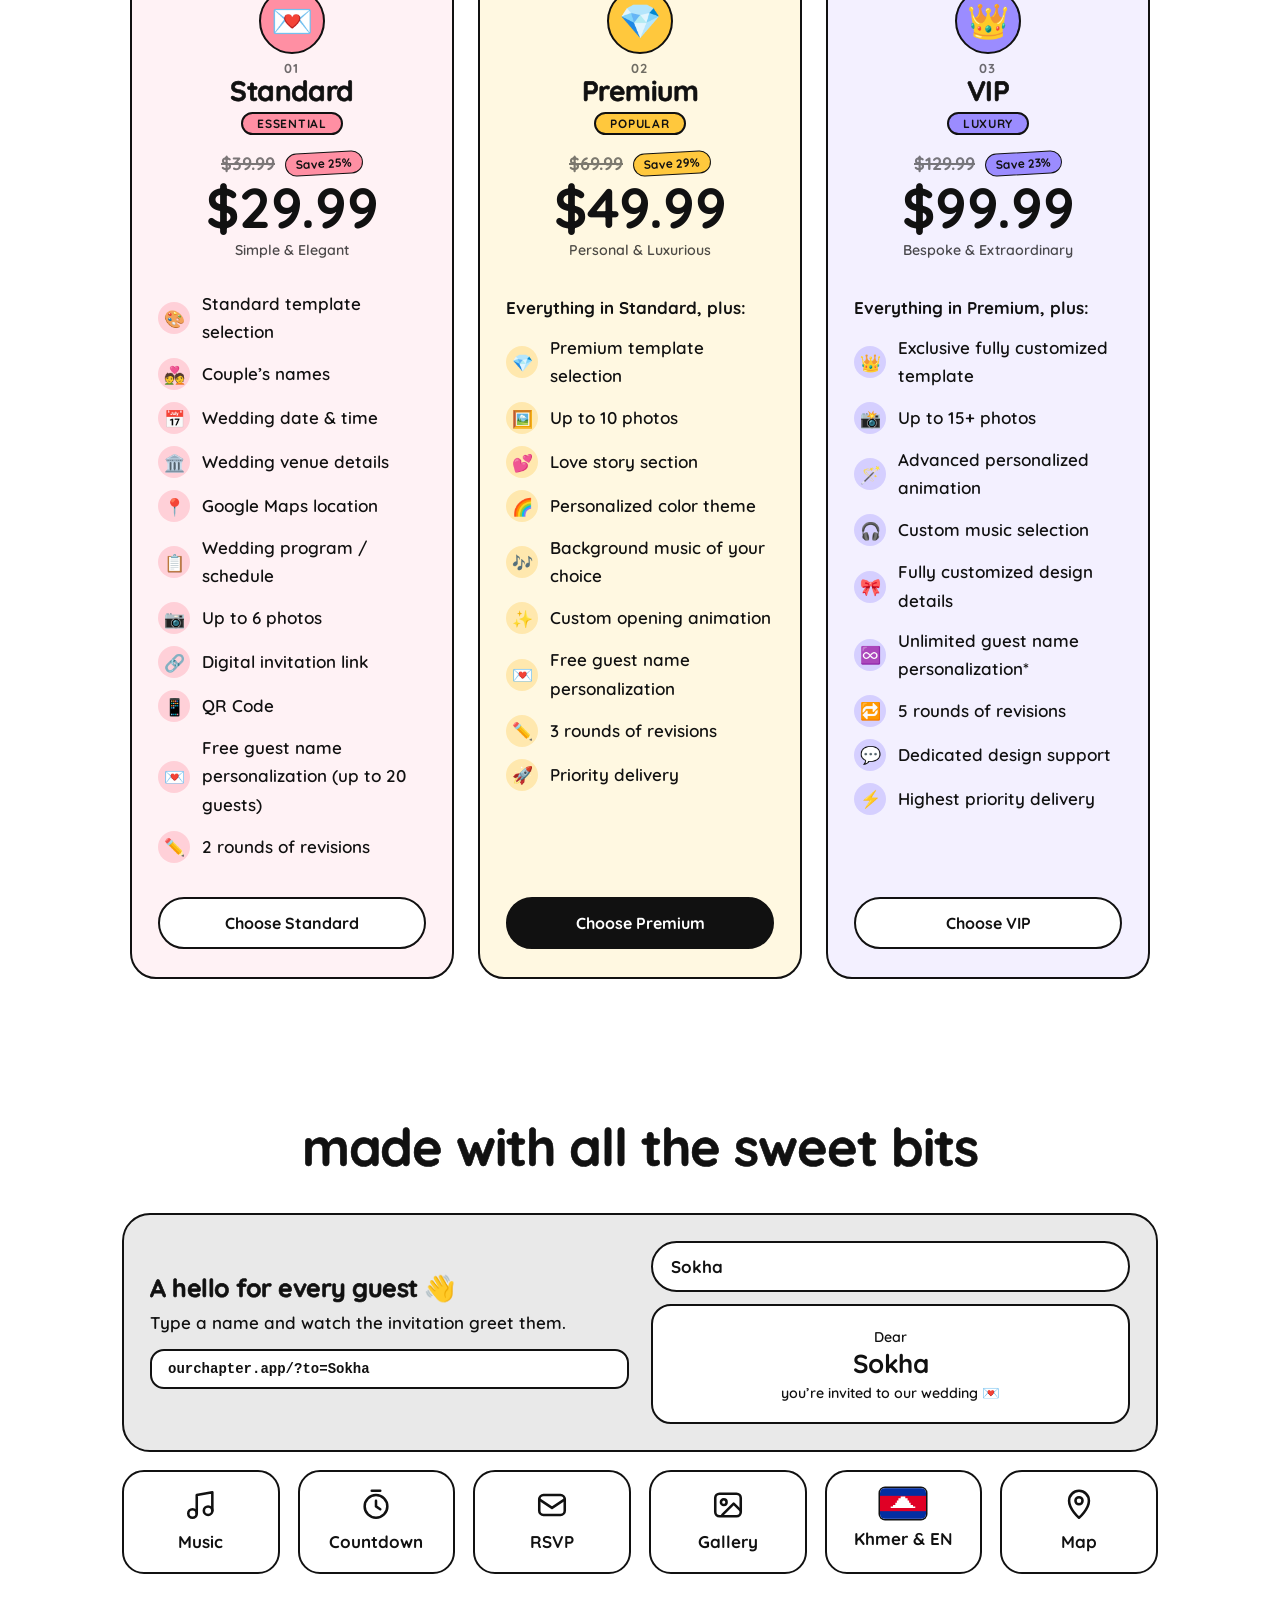
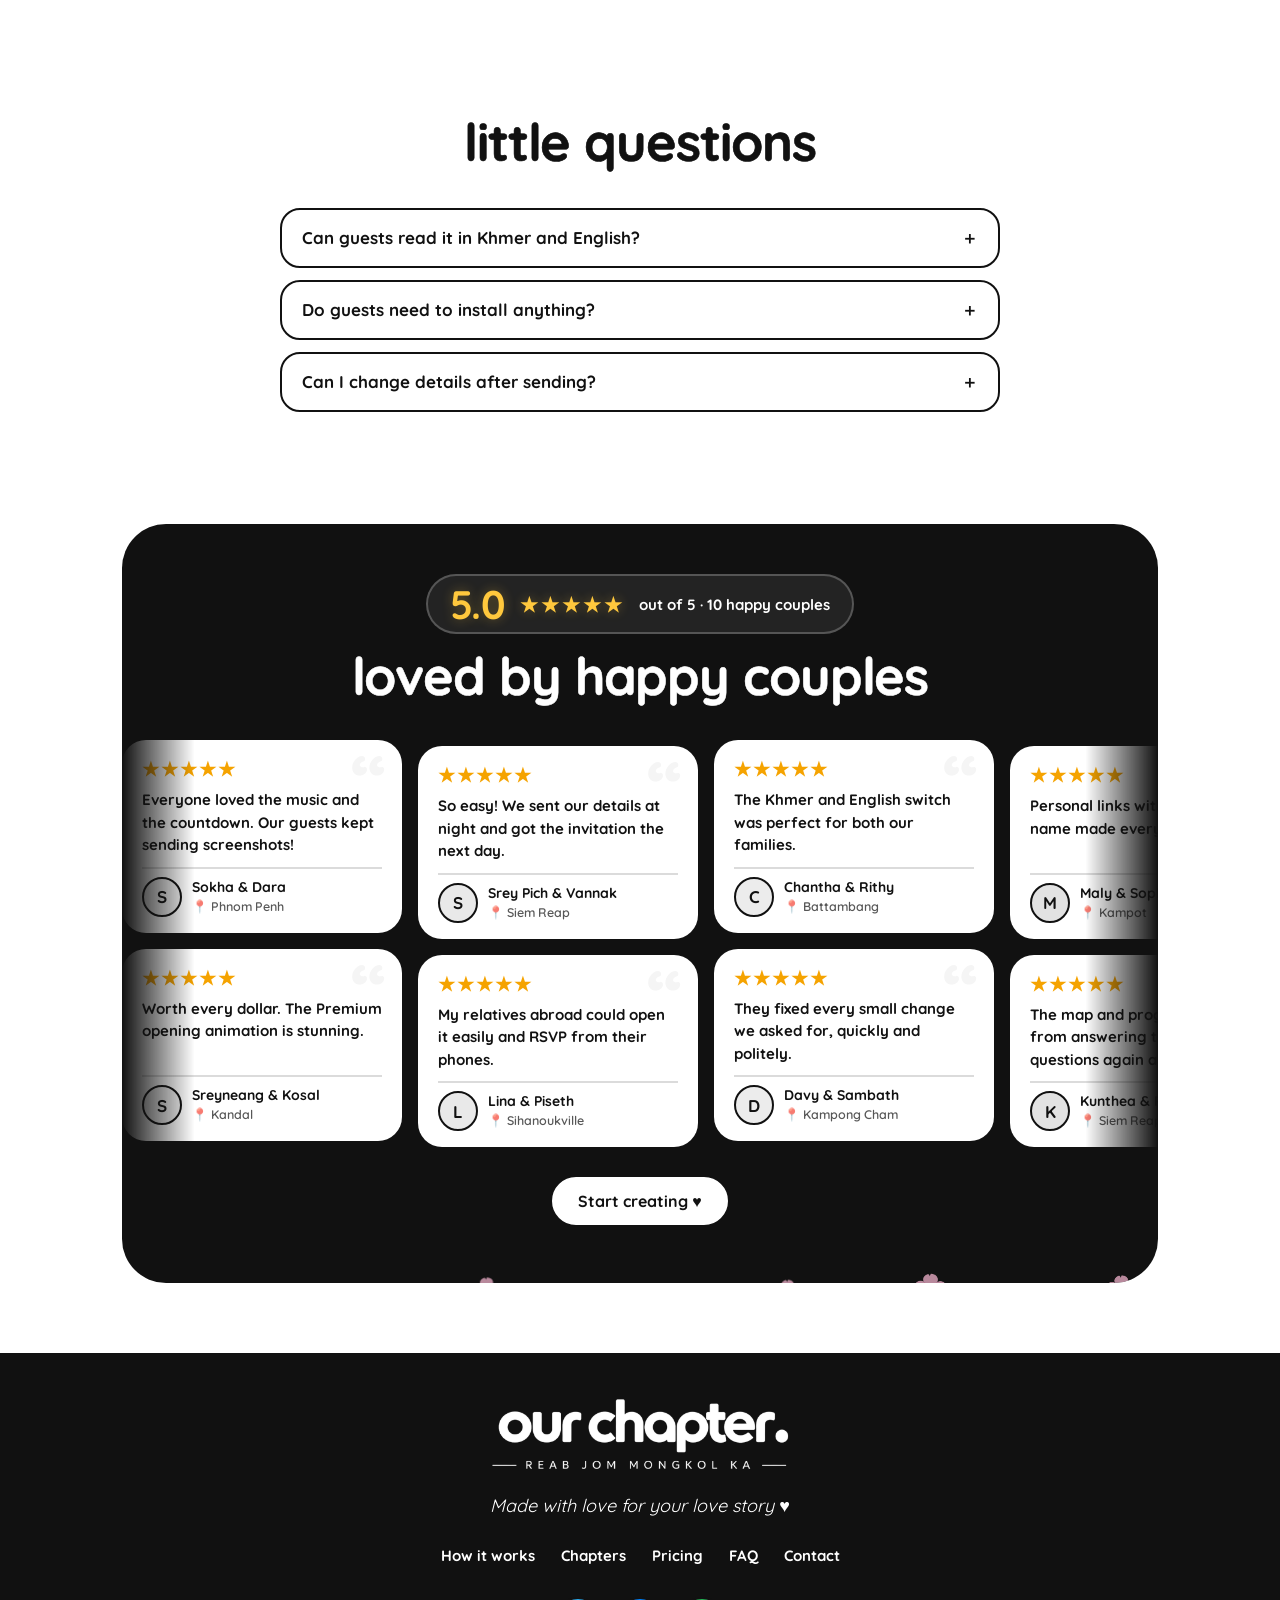
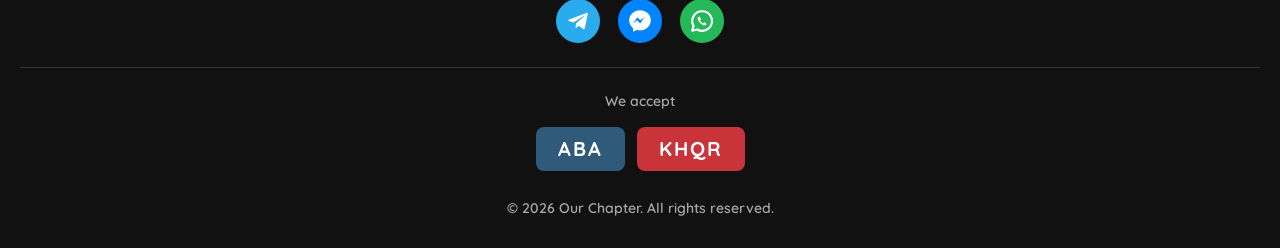
==== commit af100f34: "Update index.html" ====
--- a/index.html
+++ b/index.html
@@ -30,7 +30,7 @@
 </div></header>
 
 <!-- ============ LIVE DEMO ============ -->
-<section id="demo" class="dsec"><div class="wrap"><div class="head rv"><div class="fx" aria-hidden="true"><i class="s" style="--x:8%;--s:14px;--d:0s;--t:4.5s;--y:18%">✦</i><i class="s" style="--x:22%;--s:11px;--d:1.5s;--t:5s;--y:70%">✦</i><i class="s" style="--x:78%;--s:15px;--d:.8s;--t:4.2s;--y:20%">✦</i><i class="s" style="--x:90%;--s:12px;--d:2.2s;--t:5.4s;--y:64%">✦</i><i class="h" style="--x:14%;--s:13px;--d:3s;--t:9s">♥</i><i class="h" style="--x:86%;--s:13px;--d:6s;--t:10s">♥</i></div><h2>See a real one</h2><p>A finished invitation made the Our Chapter way. Tap the button to open it for yourself.</p><a class="btn demo-btn" href="https://theara-nysa1.netlify.app/" target="_blank" rel="noopener">▶ Watch demo invitation</a></div></div></section>
+<section id="demo" class="dsec"><div class="wrap"><div class="head rv"><div class="fx" aria-hidden="true"><i class="s" style="--x:8%;--s:14px;--d:0s;--t:4.5s;--y:18%">✦</i><i class="s" style="--x:22%;--s:11px;--d:1.5s;--t:5s;--y:70%">✦</i><i class="s" style="--x:78%;--s:15px;--d:.8s;--t:4.2s;--y:20%">✦</i><i class="s" style="--x:90%;--s:12px;--d:2.2s;--t:5.4s;--y:64%">✦</i><i class="h" style="--x:14%;--s:13px;--d:3s;--t:9s">♥</i><i class="h" style="--x:86%;--s:13px;--d:6s;--t:10s">♥</i></div><h2>See a real one</h2><p>A finished invitation made the Our Chapter way. Tap the button to open it for yourself.</p><a class="btn demo-btn" href="https://theara-nysa.vercel.app/?to=theara-nysa/" target="_blank" rel="noopener">▶ Watch demo invitation</a></div></div></section>
 
 <div class="mqw"><div class="mq" aria-hidden="true"><div id="mq"><span><b class="ic s">✦</b> Khmer &amp; English</span><span><b class="ic h">♥</b> RSVP</span><span><b class="ic s">✦</b> Music</span><span><b class="ic h">♥</b> Countdown</span><span><b class="ic s">✦</b> Guest names</span><span><b class="ic h">♥</b> Photo gallery</span></div></div></div>
 
@@ -42,7 +42,7 @@
 
 <!-- ============ CHOOSE YOUR CHAPTER (templates) ============ -->
 <section id="chapters"><div class="wrap"><div class="head rv"><h2>Choose your chapter</h2><p>Pick the template that feels like you.</p></div>
-<div class="tgrid"><article class="tp rv" style="--i:0"><div class="tp-img"><div class="tp-mock m2"><div class="tp-bx"><i class="tp-cr">♥</i><span class="tp-wi">WEDDING INVITATION</span><span class="tp-dv"></span><h4 class="tp-nm">Theara ♥ Nysa</h4></div></div><img class="tp-shot" src="images/thumb-standard.jpg" alt="" loading="lazy" onerror="this.remove()"><span class="tp-wd">Wedding</span><span class="tp-dc">-25%</span><span class="tp-pop">Most popular</span></div><div class="tp-body"><h3>Standard</h3><small>Personal &amp; Memorable</small><div class="tp-chips"><span class="tp-chip">📷 Up to 6 photos</span><span class="tp-chip">✏️ 2 rounds of revisions</span></div><div class="tp-price"><b>$29.99</b><s>$39.99</s><span class="tp-save">Save $10</span></div><div class="tp-btns"><a class="btn" href="#start" data-plan="Standard $29.99" data-tpl="Personal &amp; Memorable">Choose Standard</a><a class="btn o tp-view" href="https://standard-e-invitation.vercel.app/" target="_blank" rel="noopener" aria-label="View Standard (Personal &amp; Memorable) demo" title="View"><svg viewBox="0 0 24 24" aria-hidden="true" width="22" height="22" fill="none" stroke="currentColor" stroke-width="2.2" stroke-linecap="round" stroke-linejoin="round"><path d="M2 12s3.6-7 10-7 10 7 10 7-3.6 7-10 7S2 12 2 12z"/><circle cx="12" cy="12" r="3"/></svg></a></div></div></article><article class="tp rv" style="--i:1"><div class="tp-img"><div class="tp-mock m3"><div class="tp-bx"><i class="tp-cr">♥</i><span class="tp-wi">WEDDING INVITATION</span><span class="tp-dv"></span><h4 class="tp-nm">Theara ♥ Nysa</h4></div></div><img class="tp-shot" src="images/thumb-premium.jpg" alt="" loading="lazy" onerror="this.remove()"><span class="tp-wd">Wedding</span><span class="tp-dc">-25%</span></div><div class="tp-body"><h3>Standard</h3><small>Exclusive &amp; Luxurious</small><div class="tp-chips"><span class="tp-chip">📷 Up to 6 photos</span><span class="tp-chip">✏️ 2 rounds of revisions</span></div><div class="tp-price"><b>$29.99</b><s>$39.99</s><span class="tp-save">Save $10</span></div><div class="tp-btns"><a class="btn" href="#start" data-plan="Standard $29.99" data-tpl="Exclusive &amp; Luxurious">Choose Standard</a><a class="btn o tp-view" href="https://theara-nysa1.netlify.app/" target="_blank" rel="noopener" aria-label="View Standard (Exclusive &amp; Luxurious) demo" title="View"><svg viewBox="0 0 24 24" aria-hidden="true" width="22" height="22" fill="none" stroke="currentColor" stroke-width="2.2" stroke-linecap="round" stroke-linejoin="round"><path d="M2 12s3.6-7 10-7 10 7 10 7-3.6 7-10 7S2 12 2 12z"/><circle cx="12" cy="12" r="3"/></svg></a></div></div></article><article class="tp rv" style="--i:2"><div class="tp-img"><div class="tp-mock m4"><div class="tp-bx"><i class="tp-cr">♥</i><span class="tp-wi">WEDDING INVITATION</span><span class="tp-dv"></span><h4 class="tp-nm">Theara ♥ Nysa</h4></div></div><img class="tp-shot" src="images/thumb-royal.jpg" alt="" loading="lazy" onerror="this.remove()"><span class="tp-sc" aria-hidden="true">ដុសដើម្បីបើក</span><span class="tp-wd">Wedding</span><span class="tp-dc">-25%</span><span class="tp-pop">New</span></div><div class="tp-body"><h3>Standard</h3><small>Grand &amp; Majestic</small><div class="tp-chips"><span class="tp-chip">📷 Up to 6 photos</span><span class="tp-chip">✏️ 2 rounds of revisions</span></div><div class="tp-price"><b>$29.99</b><s>$39.99</s><span class="tp-save">Save $10</span></div><div class="tp-btns"><a class="btn" href="#start" data-plan="Standard $29.99" data-tpl="Grand &amp; Majestic">Choose Standard</a><a class="btn o tp-view" href="https://premium2-eight.vercel.app/" target="_blank" rel="noopener" aria-label="View Standard (Grand &amp; Majestic) demo" title="View"><svg viewBox="0 0 24 24" aria-hidden="true" width="22" height="22" fill="none" stroke="currentColor" stroke-width="2.2" stroke-linecap="round" stroke-linejoin="round"><path d="M2 12s3.6-7 10-7 10 7 10 7-3.6 7-10 7S2 12 2 12z"/><circle cx="12" cy="12" r="3"/></svg></a></div></div></article></div></div></section>
+<div class="tgrid"><article class="tp rv" style="--i:0"><div class="tp-img"><div class="tp-mock m2"><div class="tp-bx"><i class="tp-cr">♥</i><span class="tp-wi">WEDDING INVITATION</span><span class="tp-dv"></span><h4 class="tp-nm">Theara ♥ Nysa</h4></div></div><img class="tp-shot" src="images/thumb-standard.jpg" alt="" loading="lazy" onerror="this.remove()"><span class="tp-wd">Wedding</span><span class="tp-dc">-25%</span><span class="tp-pop">Most popular</span></div><div class="tp-body"><h3>Standard</h3><small>Personal &amp; Memorable</small><div class="tp-chips"><span class="tp-chip">📷 Up to 6 photos</span><span class="tp-chip">✏️ 2 rounds of revisions</span></div><div class="tp-price"><b>$29.99</b><s>$39.99</s><span class="tp-save">Save $10</span></div><div class="tp-btns"><a class="btn" href="#start" data-plan="Standard $29.99" data-tpl="Personal &amp; Memorable">Choose Standard</a><a class="btn o tp-view" href="https://standard-e-invitation.vercel.app/" target="_blank" rel="noopener" aria-label="View Standard (Personal &amp; Memorable) demo" title="View"><svg viewBox="0 0 24 24" aria-hidden="true" width="22" height="22" fill="none" stroke="currentColor" stroke-width="2.2" stroke-linecap="round" stroke-linejoin="round"><path d="M2 12s3.6-7 10-7 10 7 10 7-3.6 7-10 7S2 12 2 12z"/><circle cx="12" cy="12" r="3"/></svg></a></div></div></article><article class="tp rv" style="--i:1"><div class="tp-img"><div class="tp-mock m3"><div class="tp-bx"><i class="tp-cr">♥</i><span class="tp-wi">WEDDING INVITATION</span><span class="tp-dv"></span><h4 class="tp-nm">Theara ♥ Nysa</h4></div></div><img class="tp-shot" src="images/thumb-premium.jpg" alt="" loading="lazy" onerror="this.remove()"><span class="tp-wd">Wedding</span><span class="tp-dc">-25%</span></div><div class="tp-body"><h3>Standard</h3><small>Exclusive &amp; Luxurious</small><div class="tp-chips"><span class="tp-chip">📷 Up to 6 photos</span><span class="tp-chip">✏️ 2 rounds of revisions</span></div><div class="tp-price"><b>$29.99</b><s>$39.99</s><span class="tp-save">Save $10</span></div><div class="tp-btns"><a class="btn" href="#start" data-plan="Standard $29.99" data-tpl="Exclusive &amp; Luxurious">Choose Standard</a><a class="btn o tp-view" href="https://theara-nysa.vercel.app/?to=theara-nysa" target="_blank" rel="noopener" aria-label="View Standard (Exclusive &amp; Luxurious) demo" title="View"><svg viewBox="0 0 24 24" aria-hidden="true" width="22" height="22" fill="none" stroke="currentColor" stroke-width="2.2" stroke-linecap="round" stroke-linejoin="round"><path d="M2 12s3.6-7 10-7 10 7 10 7-3.6 7-10 7S2 12 2 12z"/><circle cx="12" cy="12" r="3"/></svg></a></div></div></article><article class="tp rv" style="--i:2"><div class="tp-img"><div class="tp-mock m4"><div class="tp-bx"><i class="tp-cr">♥</i><span class="tp-wi">WEDDING INVITATION</span><span class="tp-dv"></span><h4 class="tp-nm">Theara ♥ Nysa</h4></div></div><img class="tp-shot" src="images/thumb-royal.jpg" alt="" loading="lazy" onerror="this.remove()"><span class="tp-sc" aria-hidden="true">ដុសដើម្បីបើក</span><span class="tp-wd">Wedding</span><span class="tp-dc">-25%</span><span class="tp-pop">New</span></div><div class="tp-body"><h3>Standard</h3><small>Grand &amp; Majestic</small><div class="tp-chips"><span class="tp-chip">📷 Up to 6 photos</span><span class="tp-chip">✏️ 2 rounds of revisions</span></div><div class="tp-price"><b>$29.99</b><s>$39.99</s><span class="tp-save">Save $10</span></div><div class="tp-btns"><a class="btn" href="#start" data-plan="Standard $29.99" data-tpl="Grand &amp; Majestic">Choose Standard</a><a class="btn o tp-view" href="https://premium2-eight.vercel.app/" target="_blank" rel="noopener" aria-label="View Standard (Grand &amp; Majestic) demo" title="View"><svg viewBox="0 0 24 24" aria-hidden="true" width="22" height="22" fill="none" stroke="currentColor" stroke-width="2.2" stroke-linecap="round" stroke-linejoin="round"><path d="M2 12s3.6-7 10-7 10 7 10 7-3.6 7-10 7S2 12 2 12z"/><circle cx="12" cy="12" r="3"/></svg></a></div></div></article></div></div></section>
 
 <!-- ============ PRICING (edit prices and list items here) ============ -->
 <section id="pricing"><div class="wrap"><div class="head rv"><h2>Simple pricing</h2><p>One price per invitation. Pick the one that fits your day.</p><p class="cmp-hint">👆 Tap a package to compare them.</p></div>
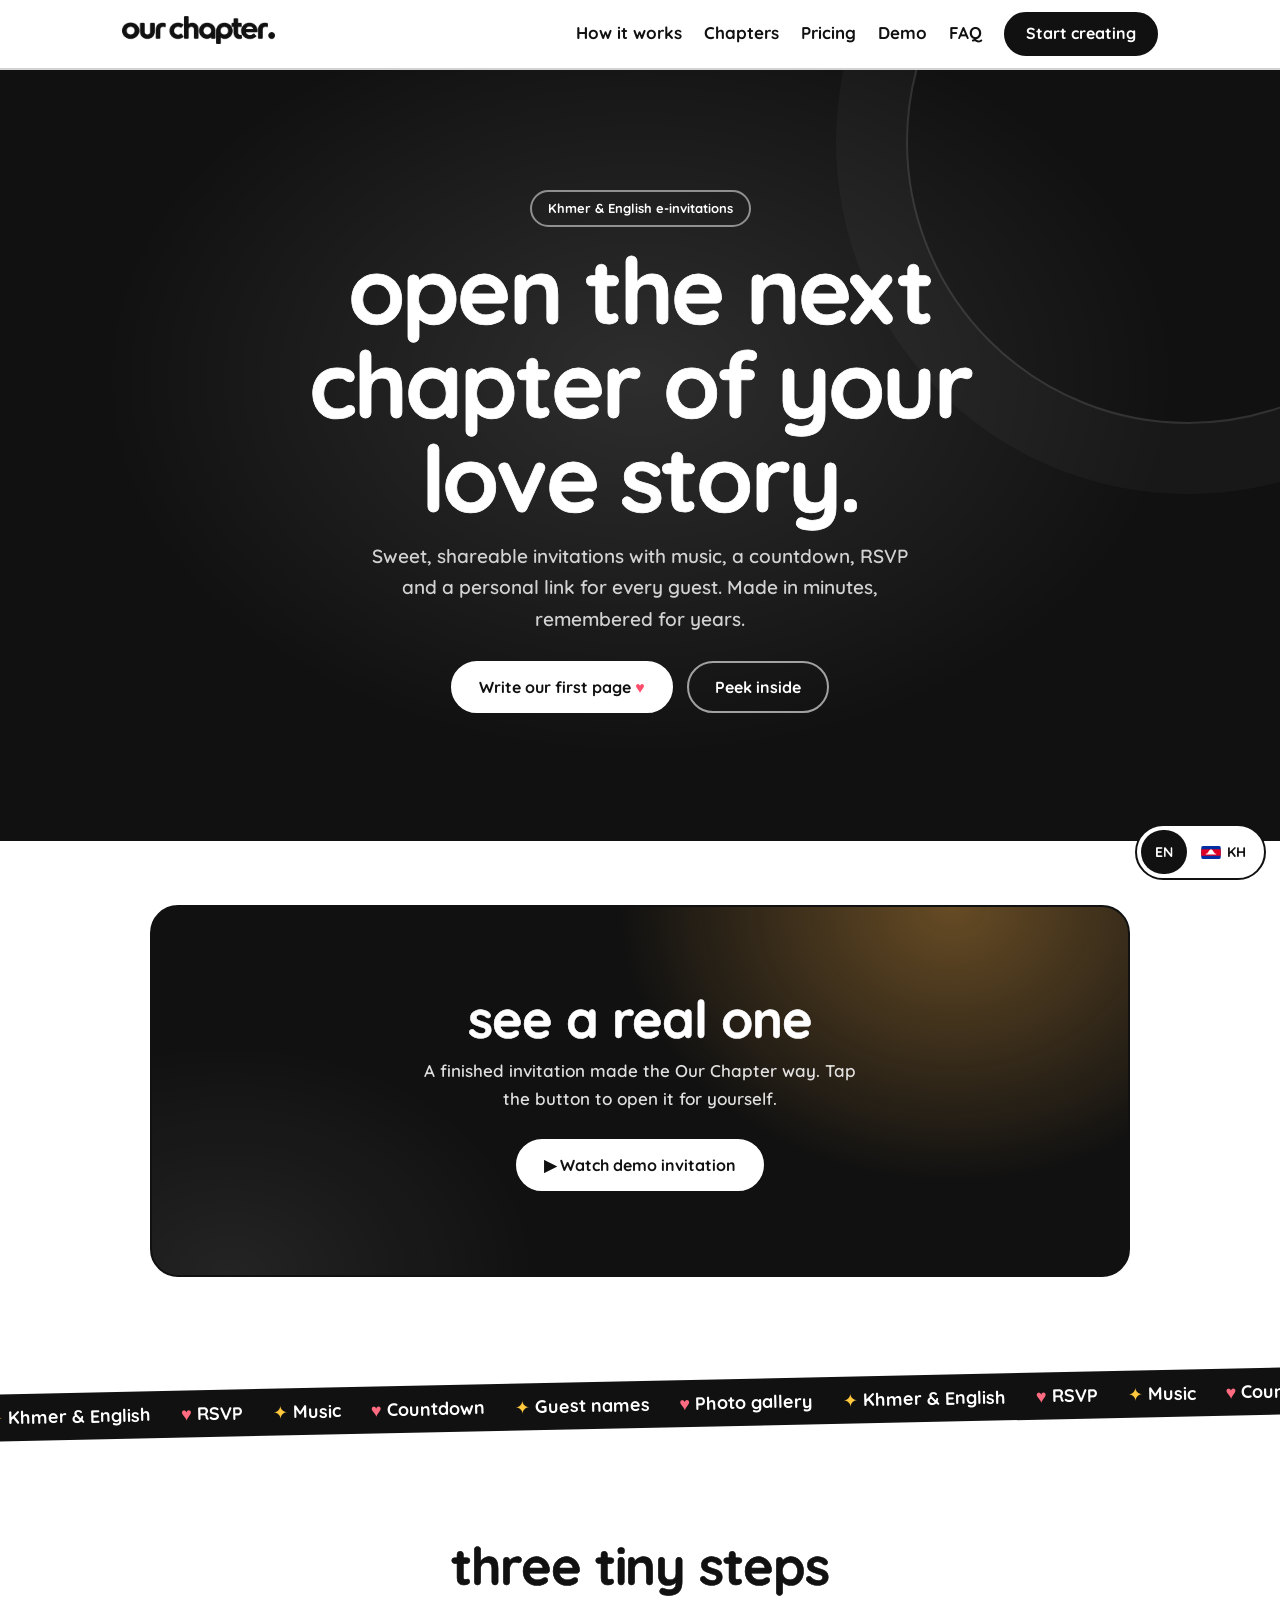
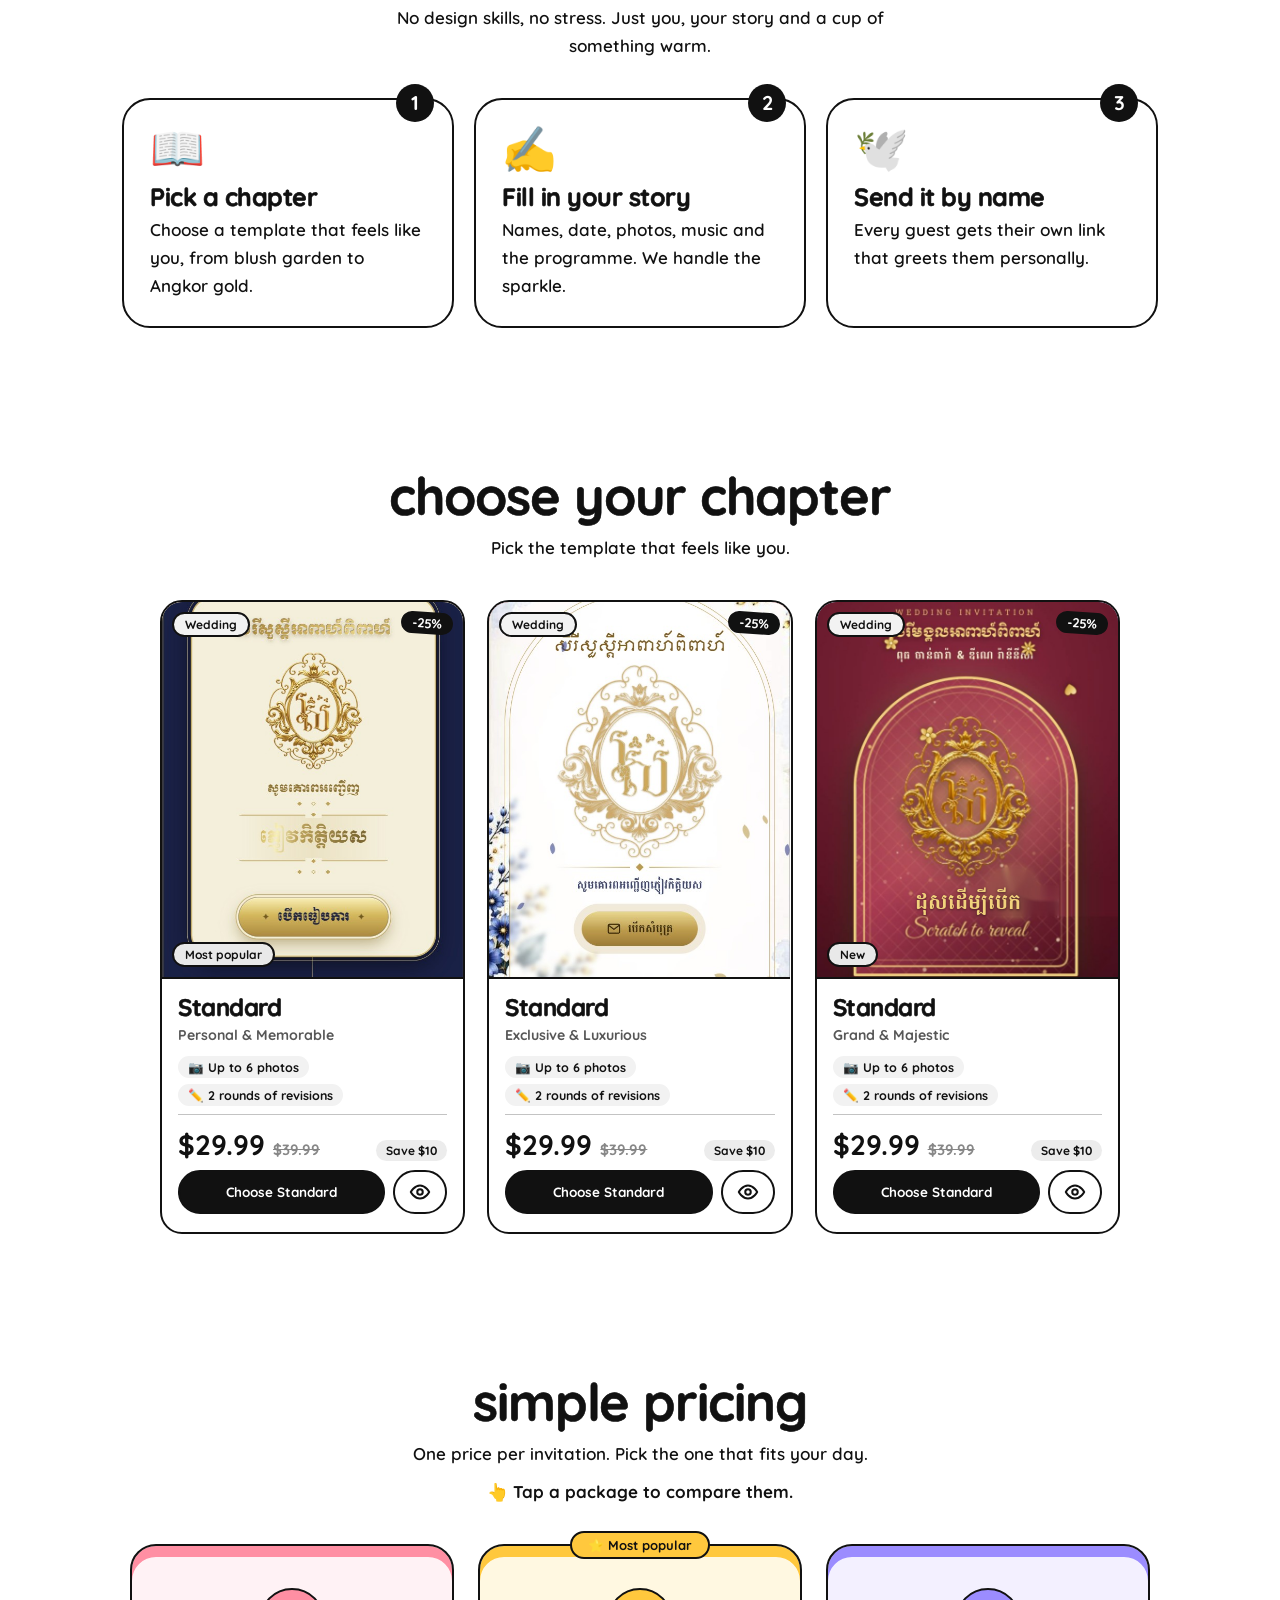
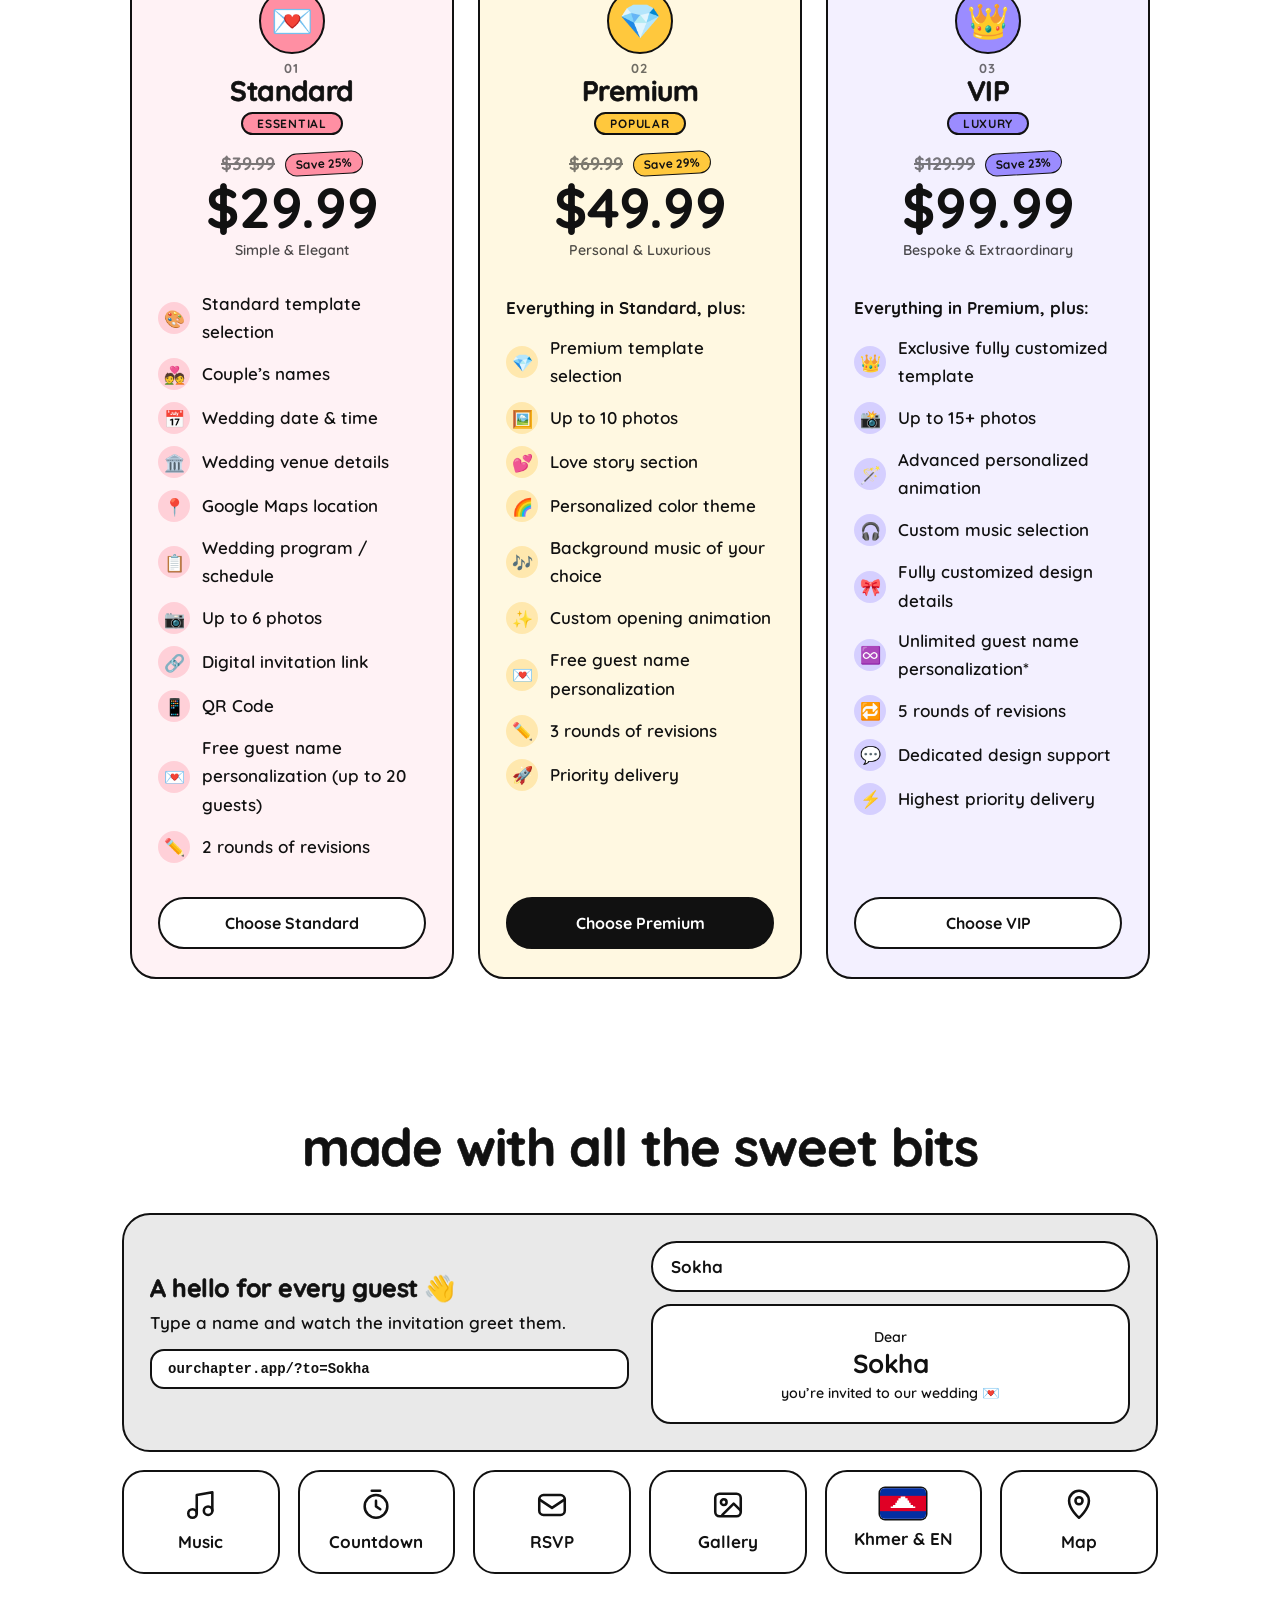
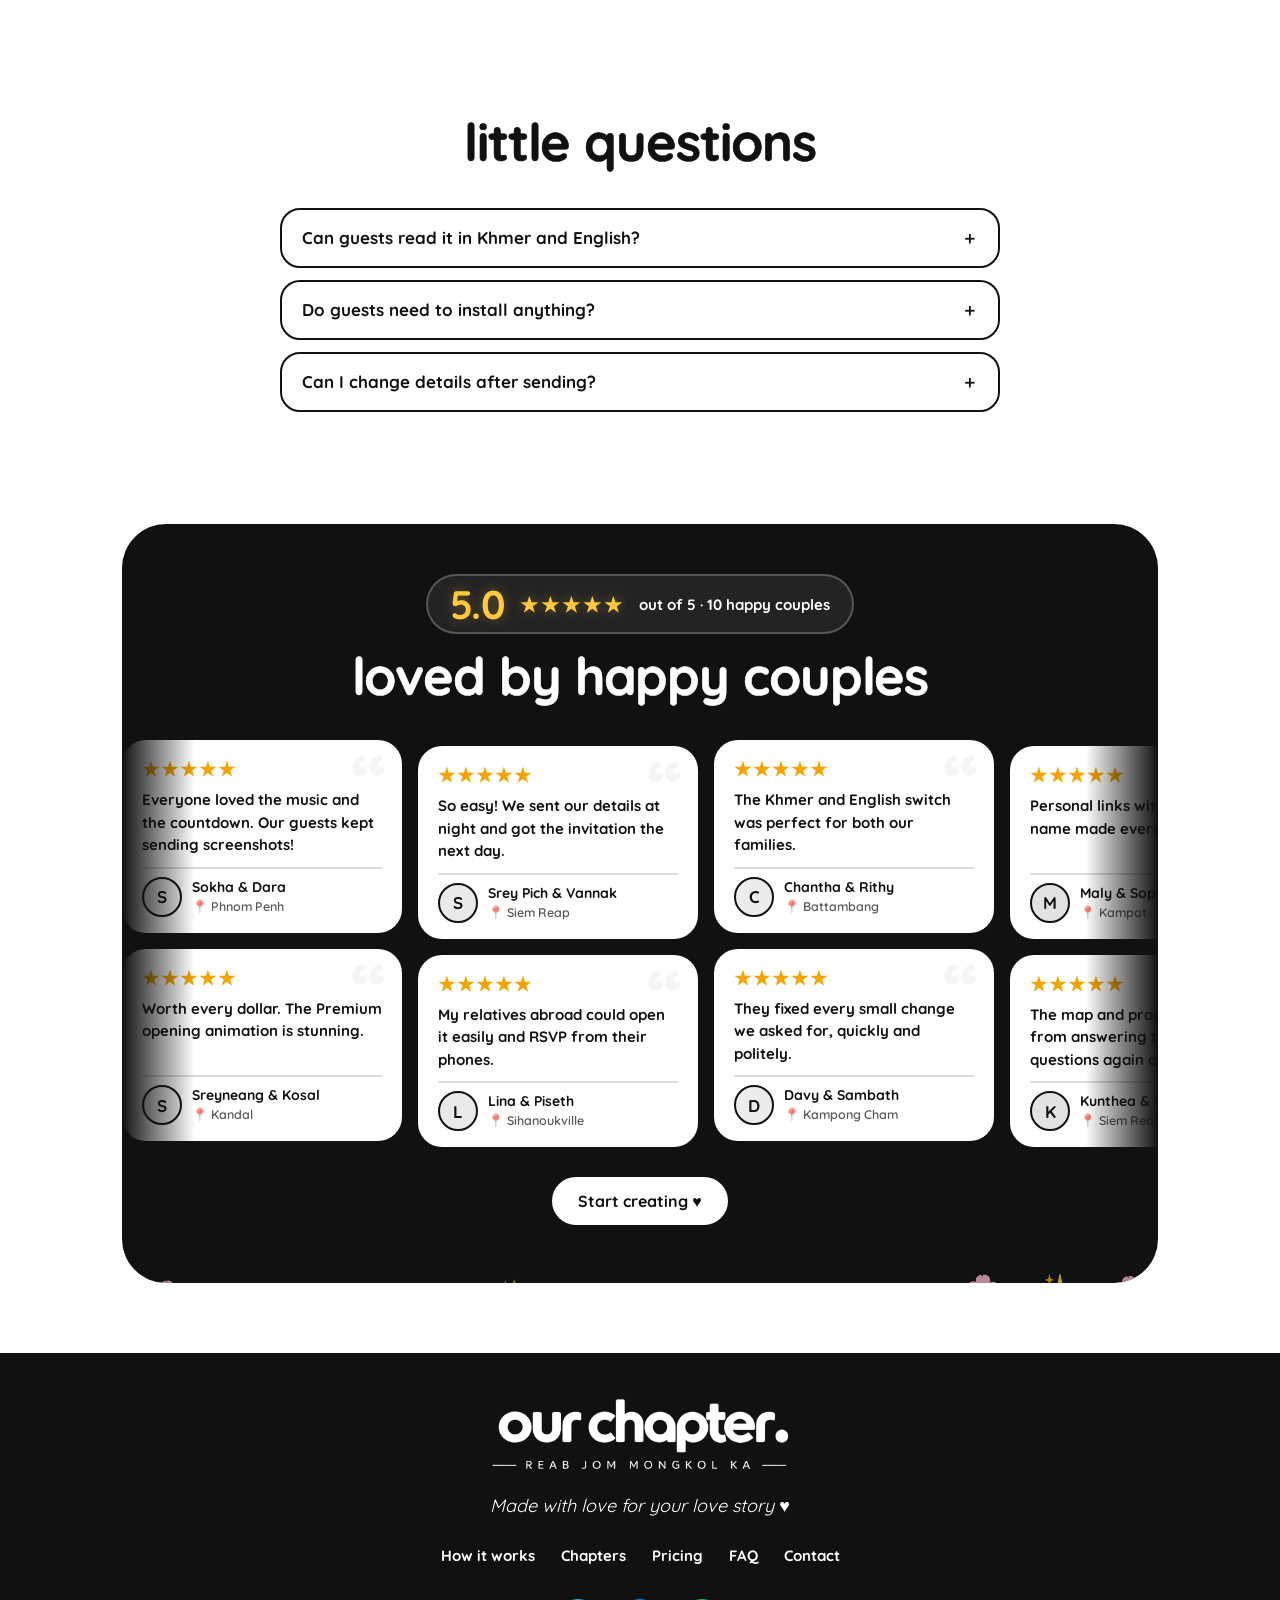
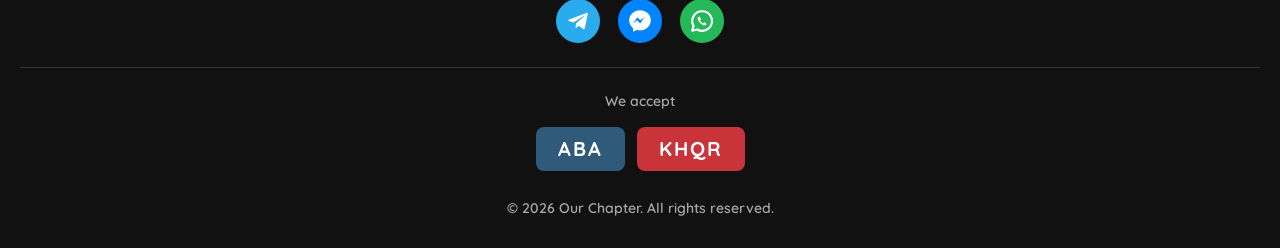
==== commit f960e78d: "Update index.html" ====
--- a/index.html
+++ b/index.html
@@ -5,9 +5,8 @@
 <meta property="og:type" content="website"><meta property="og:site_name" content="Our Chapter">
 <meta property="og:title" content="Our Chapter · Open the next chapter of your love story"><meta property="og:description" content="Cute Khmer &amp; English wedding invitations with music, countdown, RSVP and a personal link for every guest.">
 
-<meta property="og:url" content="https://our-chapter-site.vercel.app/"><meta property="og:image" content="https://our-chapter-site.vercel.app/og-image.png"><meta property="og:image:width" content="1200"><meta property="og:image:height" content="630"><meta property="og:image:type" content="image/png"><meta property="og:image:alt" content="Our Chapter logo: open the next chapter of your love story">
-<meta name="twitter:card" content="summary_large_image"><meta name="twitter:title" content="Our Chapter · Open the next chapter of your love story"><meta name="twitter:description" content="Cute Khmer &amp; English wedding invitations with music, countdown, RSVP and a personal link for every guest."><meta name="twitter:image" content="https://our-chapter-site.vercel.app/og-image.png">
-<meta name="theme-color" content="#ffffff"><link rel="preconnect" href="https://fonts.googleapis.com"><link rel="preconnect" href="https://fonts.gstatic.com" crossorigin>
+<meta property="og:url" content="https://our-chapter-site.vercel.app/"><meta property="og:image" content="https://our-chapter-site.vercel.app/og-image-v2.png"><meta property="og:image:secure_url" content="https://our-chapter-site.vercel.app/og-image-v2.png"><meta property="og:image:width" content="1200"><meta property="og:image:height" content="630"><meta property="og:image:type" content="image/png"><meta property="og:image:alt" content="Our Chapter logo: open the next chapter of your love story">
+<meta name="twitter:card" content="summary_large_image"><meta name="twitter:title" content="Our Chapter · Open the next chapter of your love story"><meta name="twitter:description" content="Cute Khmer &amp; English wedding invitations with music, countdown, RSVP and a personal link for every guest."><meta name="twitter:image" content="https://our-chapter-site.vercel.app/og-image-v2.png"><meta name="theme-color" content="#ffffff"><link rel="preconnect" href="https://fonts.googleapis.com"><link rel="preconnect" href="https://fonts.gstatic.com" crossorigin>
 <script>document.documentElement.className='js'</script>
 <link href="https://fonts.googleapis.com/css2?family=Abril+Fatface&family=Quicksand:wght@500;600;700&family=Battambang:wght@400;700&family=Moul&family=Moulpali&display=swap" rel="stylesheet">
 <link rel="stylesheet" href="css/style.css"><link rel="icon" href="/favicon.ico" sizes="48x48">
